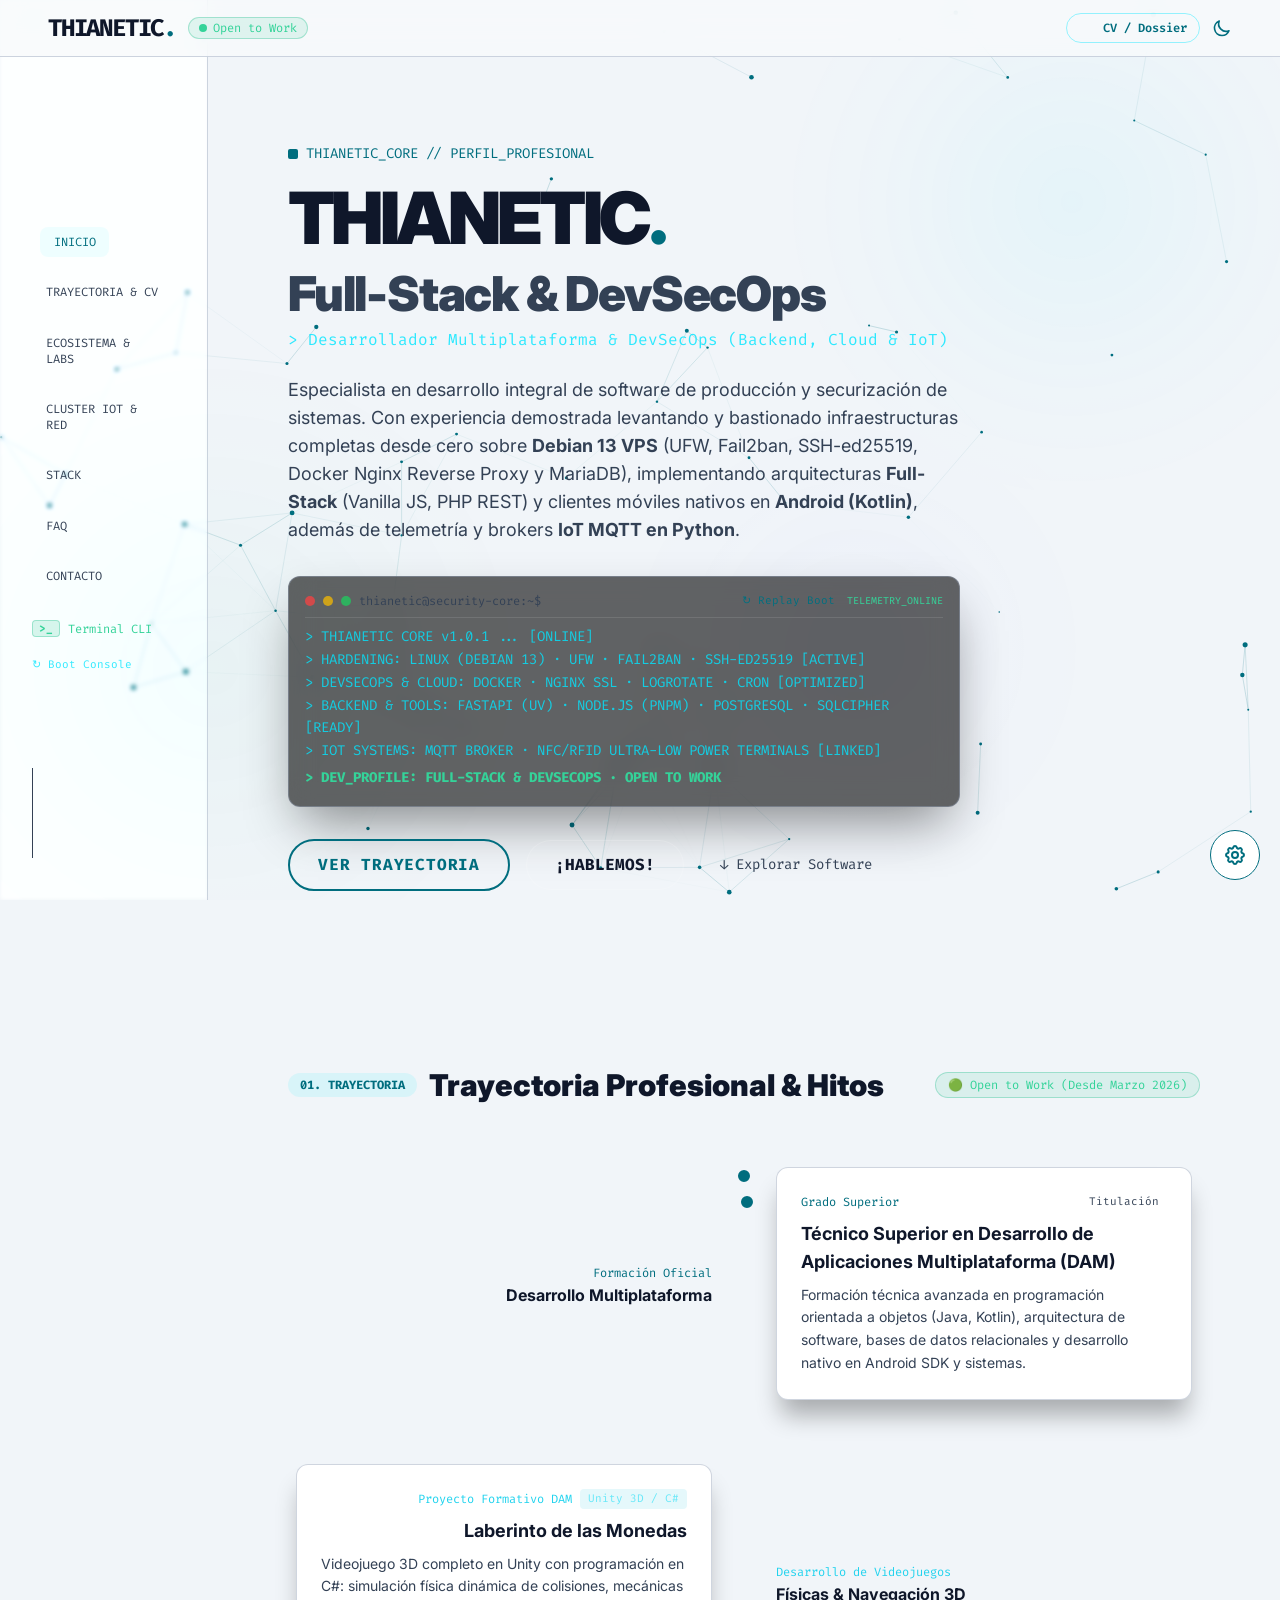
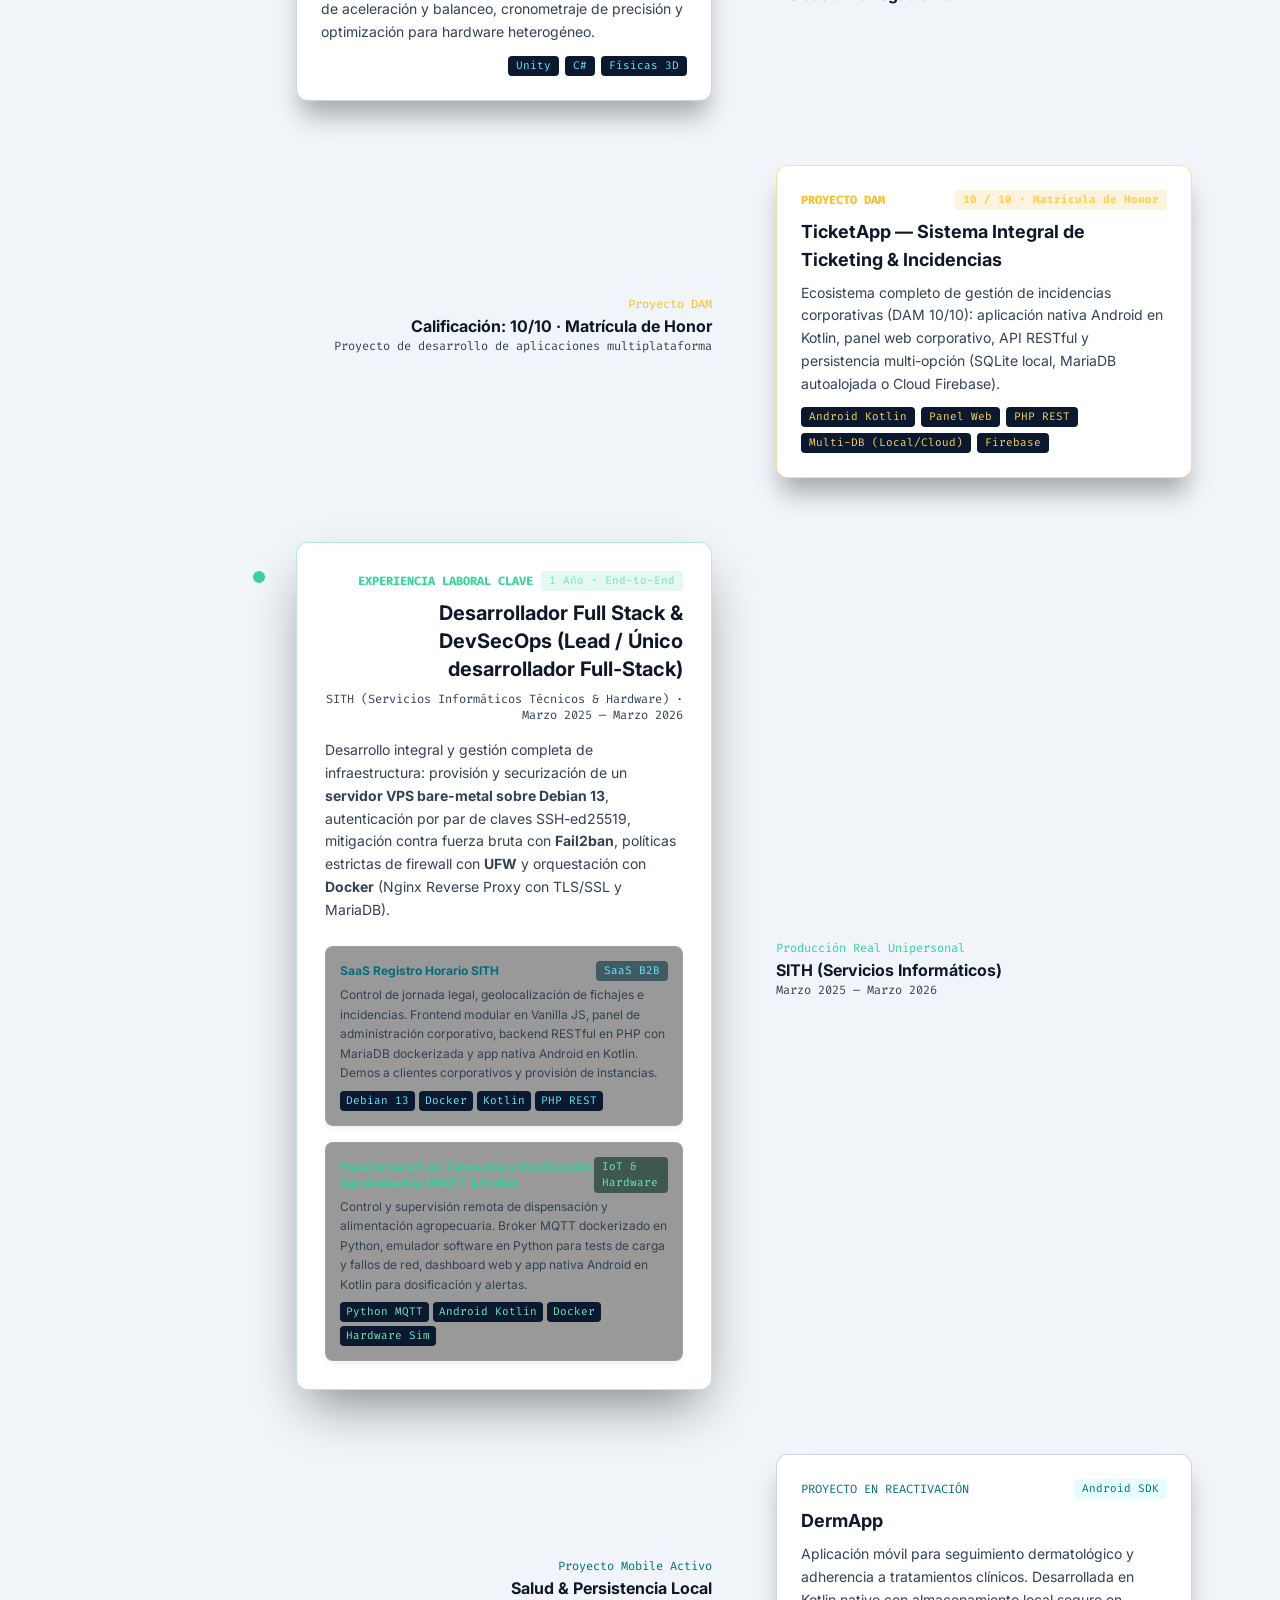
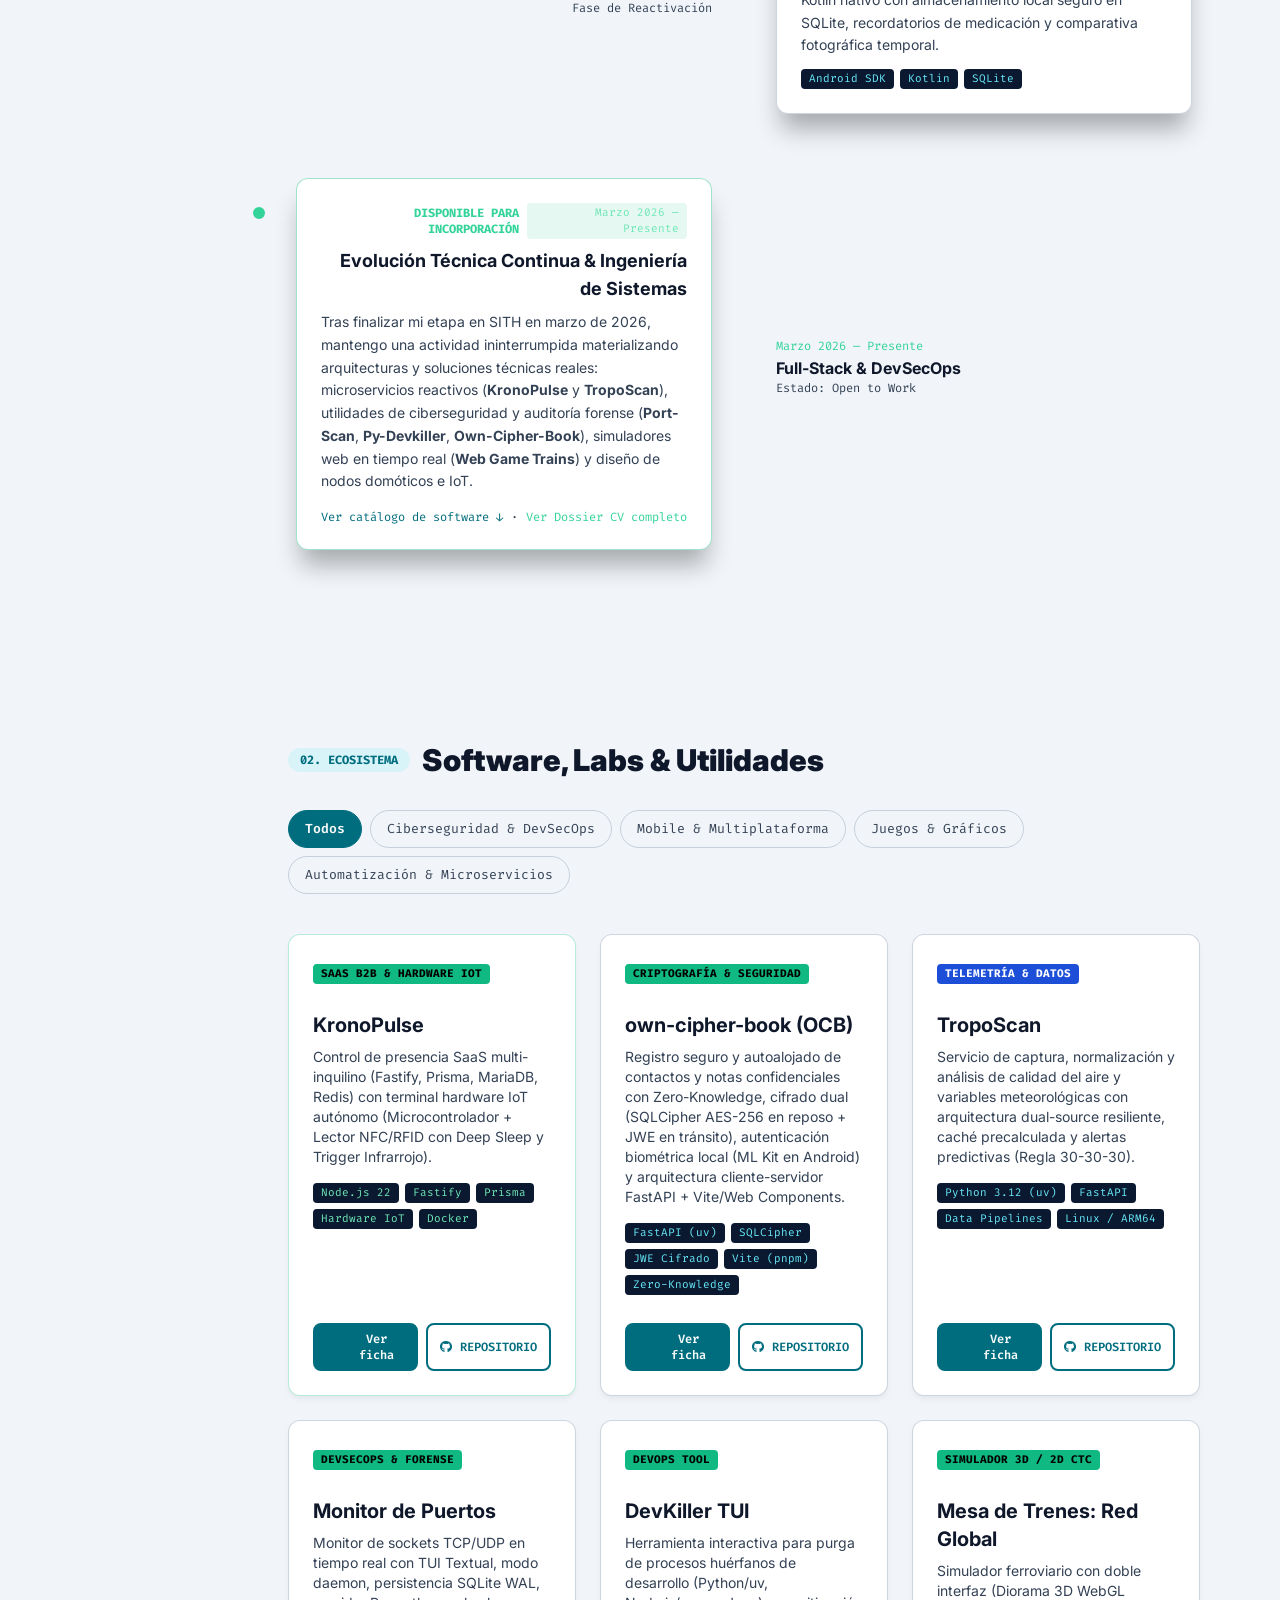
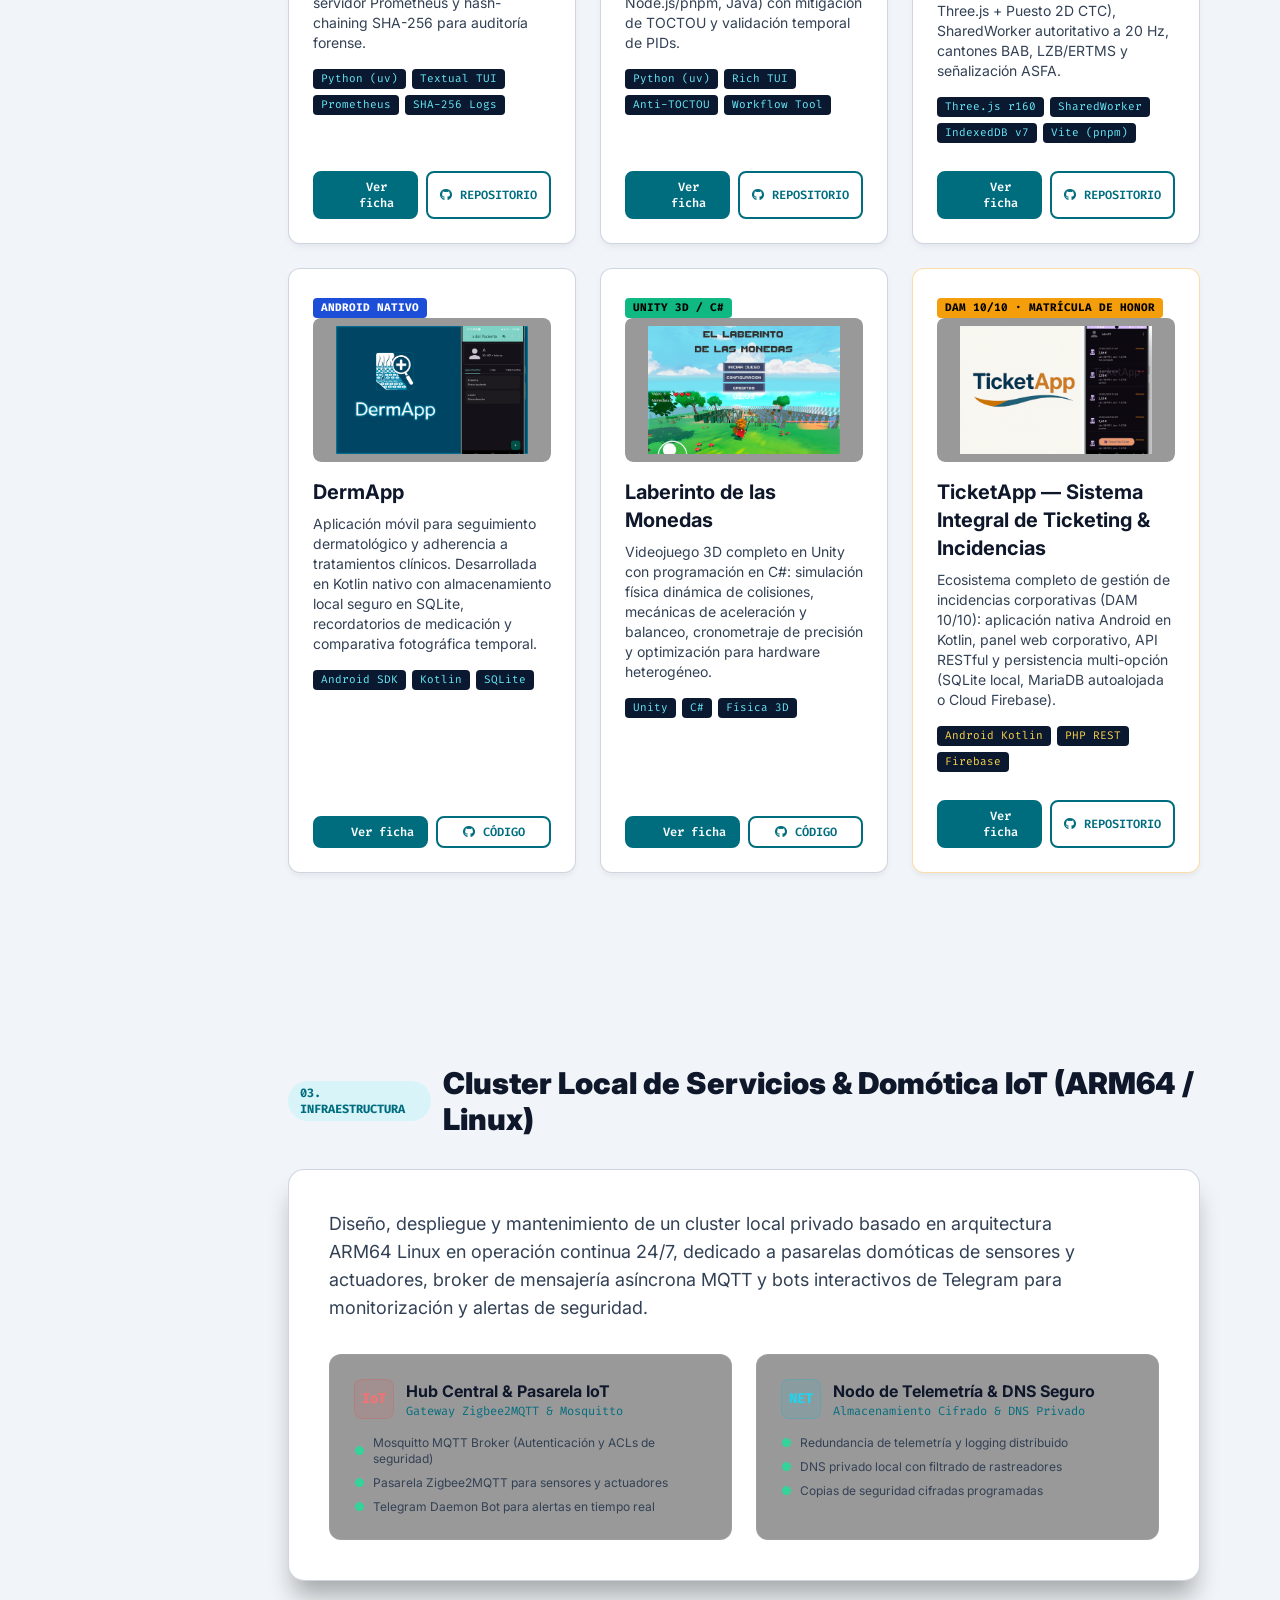
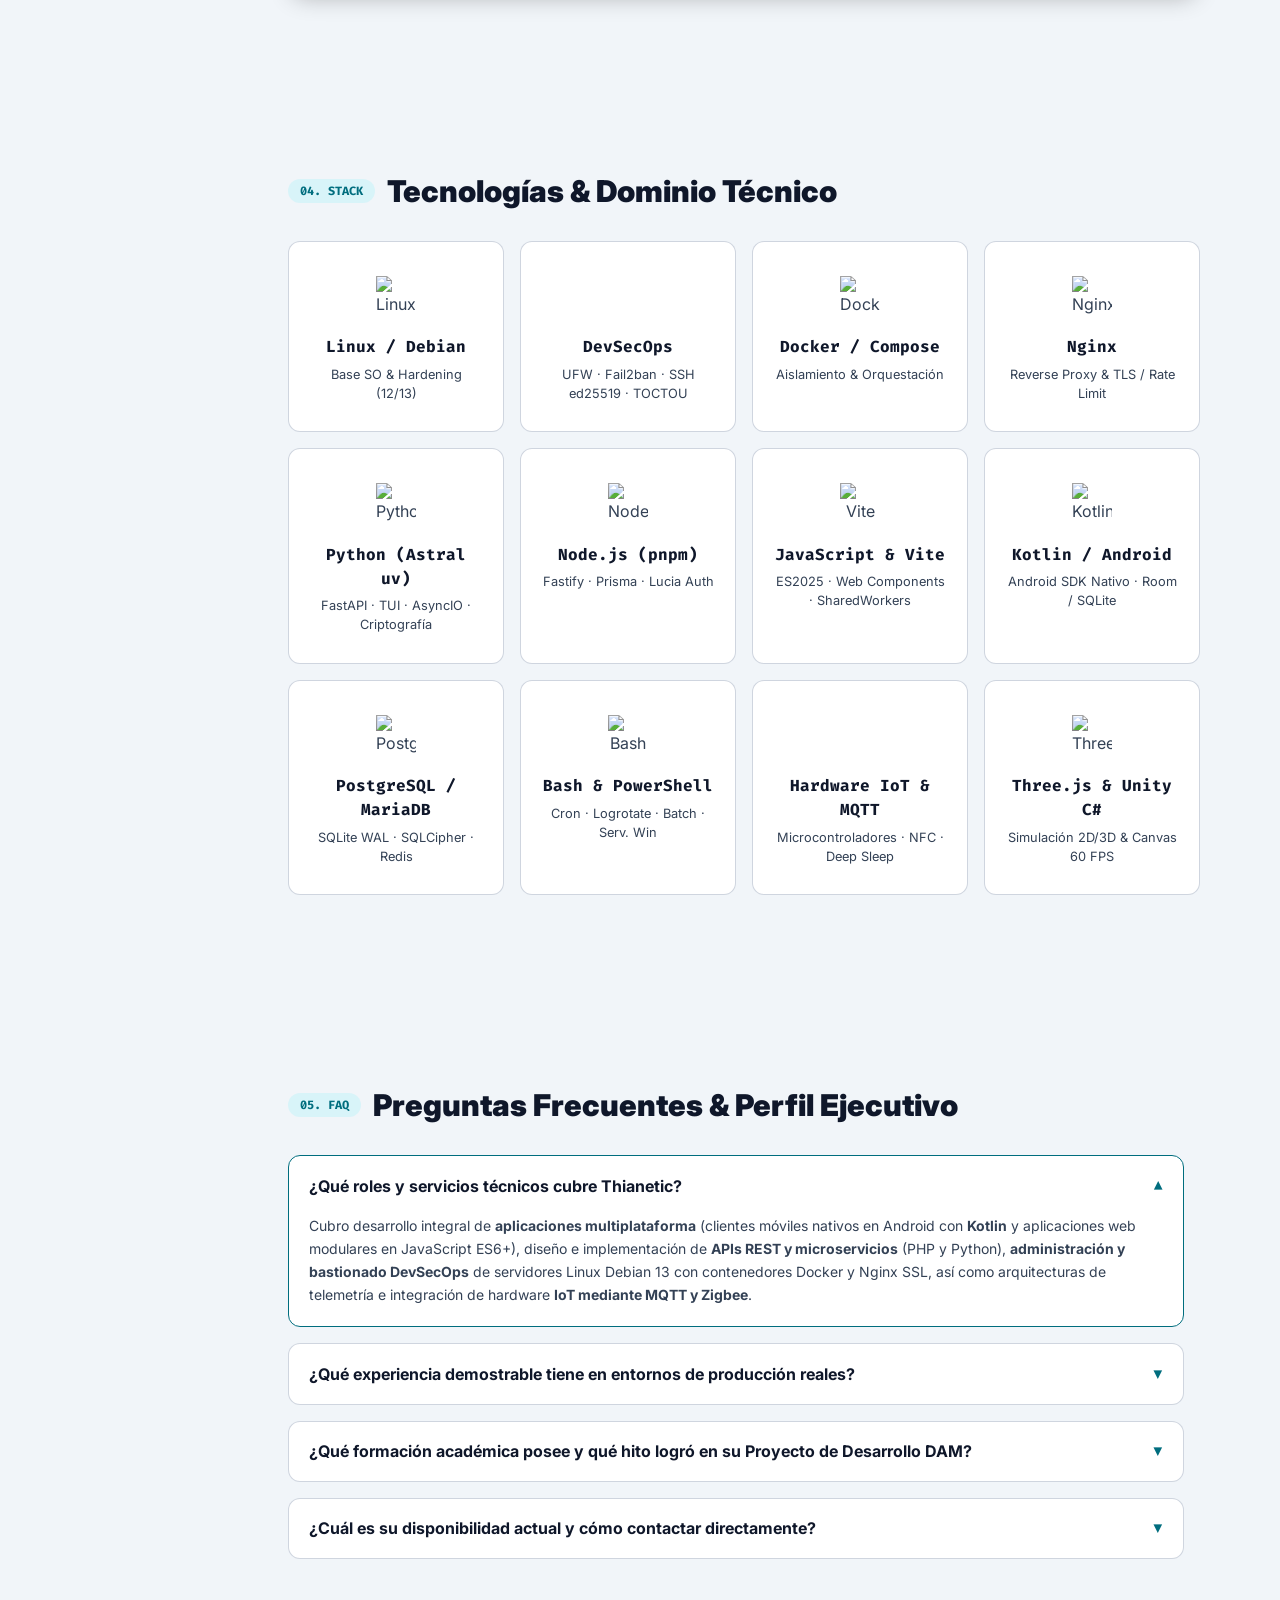
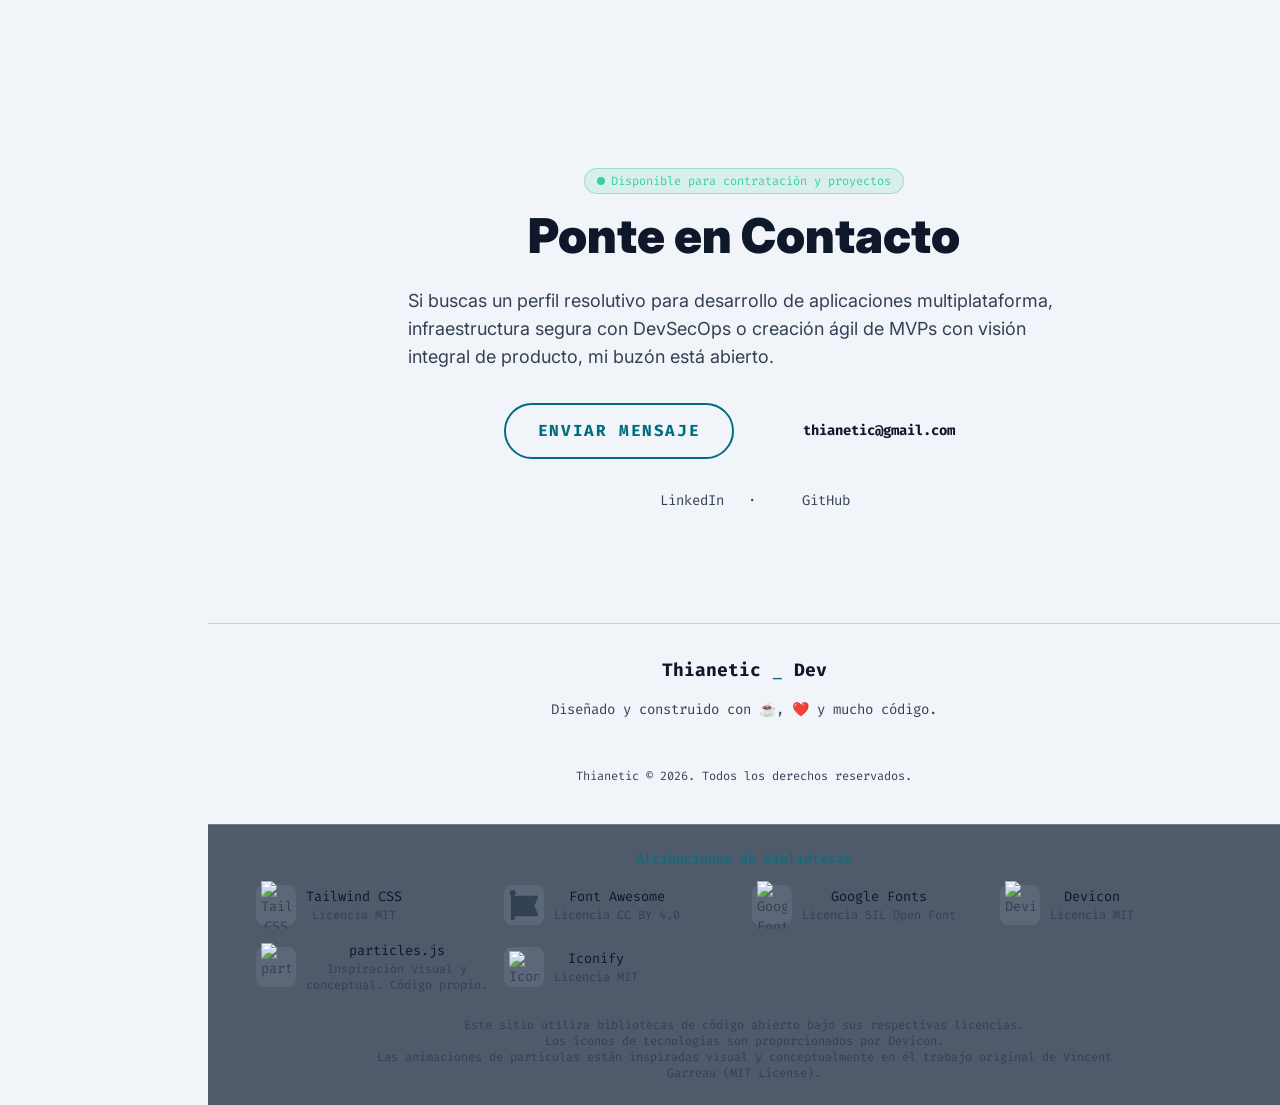
==== index.html @ 8c1b3988 "fix(core): phase 1 & 2 critical fixes, navigation, contracts and accessibility polish" ====
<!DOCTYPE html>
<html lang="es">
<head>
    <meta charset="UTF-8">
    <meta name="viewport" content="width=device-width, initial-scale=1.0">
    <meta name="color-scheme" content="light dark">
    <meta name="referrer" content="strict-origin-when-cross-origin">
    <title>Thianetic | Desarrollador Multiplataforma &amp; DevSecOps</title>

    <!-- ===== SEO & SOCIAL META TAGS (Hallazgo #19) ===== -->
    <meta name="description" content="Portfolio oficial de Thianetic: Desarrollador Multiplataforma & DevSecOps (Backend, Cloud & IoT). Especialista en Debian/Linux hardening, Docker, Node.js (pnpm), Python (uv), Android Kotlin, SQL/NoSQL e IoT MQTT.">
    <meta name="author" content="Thianetic">
    <link rel="canonical" href="https://thianetic.github.io/">
    <meta property="og:type" content="profile">
    <meta property="og:title" content="Thianetic | Full-Stack & DevSecOps">
    <meta property="og:description" content="Desarrollador Multiplataforma & DevSecOps especializado en backend de alto rendimiento, infraestructura Linux segura, Android nativo (Kotlin) y telemetría IoT.">
    <meta property="og:image" content="https://thianetic.github.io/img/Thianetic-logo-web.png">
    <meta property="og:url" content="https://thianetic.github.io/">
    <meta name="twitter:card" content="summary_large_image">
    <meta name="twitter:title" content="Thianetic | Full-Stack & DevSecOps">
    <meta name="twitter:description" content="Portfolio y Dossier Técnico: Full-Stack, Android Kotlin, DevSecOps (Linux / Docker), microservicios y sistemas IoT.">
    <meta name="twitter:image" content="https://thianetic.github.io/img/Thianetic-logo-web.png">

    <!-- ===== DATOS ESTRUCTURADOS JSON-LD (Schema.org ProfilePage + Person + FAQPage) ===== -->
    <script type="application/ld+json">
    {
      "@context": "https://schema.org",
      "@graph": [
        {
          "@type": "ProfilePage",
          "@id": "https://thianetic.github.io/#profilepage",
          "url": "https://thianetic.github.io/",
          "name": "Thianetic | Portfolio & Dossier Técnico — Desarrollador Multiplataforma & DevSecOps",
          "inLanguage": "es",
          "dateModified": "2026-03-29",
          "mainEntity": {
            "@id": "https://thianetic.github.io/#person"
          }
        },
        {
          "@type": "Person",
          "@id": "https://thianetic.github.io/#person",
          "name": "Thianetic",
          "url": "https://thianetic.github.io/",
          "image": "https://thianetic.github.io/img/Thianetic-logo-web.png",
          "email": "mailto:thianetic@gmail.com",
          "jobTitle": "Desarrollador de Aplicaciones Multiplataforma (DAM) & Especialista DevSecOps / IoT",
          "description": "Desarrollador Full-Stack, Android Nativo (Kotlin) y DevSecOps con experiencia real en producción aprovisionando y securizando servidores bare-metal Debian 13, arquitecturas Docker, APIs REST y sistemas IoT MQTT.",
          "sameAs": [
            "https://github.com/thianetic",
            "https://linkedin.com/in/thianetic-dev"
          ],
          "alumniOf": {
            "@type": "EducationalOrganization",
            "name": "Ciclo Formativo de Grado Superior en Desarrollo de Aplicaciones Multiplataforma (CFGS DAM)"
          },
          "hasOccupation": {
            "@type": "Occupation",
            "name": "Full-Stack Developer & DevSecOps",
            "skills": "Kotlin, Android SDK, Python, PHP REST, JavaScript ES6+, Debian 13 Hardening, Docker, Nginx, MariaDB, MQTT, Zigbee2MQTT, Unity C#, UFW, Fail2ban"
          },
          "knowsAbout": [
            "Desarrollo de Aplicaciones Multiplataforma (DAM)",
            "Android Nativo con Kotlin",
            "DevSecOps y Bastionado de Servidores Linux Debian",
            "Docker, Nginx Reverse Proxy y MariaDB",
            "Arquitecturas IoT, Brokers MQTT y Zigbee2MQTT",
            "Desarrollo Full-Stack con JavaScript y PHP REST",
            "Ciberseguridad Defensiva, UFW, Fail2ban y Criptografía",
            "Simulación Física en HTML5 Canvas y Unity 3D (C#)"
          ]
        },
        {
          "@type": "FAQPage",
          "@id": "https://thianetic.github.io/#faqpage",
          "mainEntity": [
            {
              "@type": "Question",
              "name": "¿Qué roles y servicios técnicos cubre Thianetic?",
              "acceptedAnswer": {
                "@type": "Answer",
                "text": "Thianetic cubre desarrollo de aplicaciones multiplataforma (Android nativo en Kotlin y aplicaciones web progresivas/modulares), ingeniería backend (APIs REST en PHP y microservicios asíncronos en Python), administración y bastionado DevSecOps de servidores Linux (Debian 13, Docker, Nginx SSL, UFW, Fail2ban) y arquitecturas de telemetría IoT mediante MQTT y Zigbee."
              }
            },
            {
              "@type": "Question",
              "name": "¿Qué experiencia demostrable tiene en entornos de producción reales?",
              "acceptedAnswer": {
                "@type": "Answer",
                "text": "Entre marzo de 2025 y marzo de 2026 desempeñó el rol de Desarrollador Full-Stack y DevSecOps (Desarrollo integral / End-to-End) en SITH, aprovisionando y securizando desde cero un VPS bare-metal en Debian 13 y desplegando en producción una plataforma SaaS B2B de Registro Horario y una plataforma IoT agroindustrial con broker MQTT en Python y app Android en Kotlin."
              }
            },
            {
              "@type": "Question",
              "name": "¿Qué formación académica y calificación obtuvo en su Proyecto de Desarrollo de Aplicaciones Multiplataforma?",
              "acceptedAnswer": {
                "@type": "Answer",
                "text": "Es Técnico Superior graduado en Desarrollo de Aplicaciones Multiplataforma (CFGS DAM). Su Proyecto de desarrollo de aplicaciones multiplataforma, TicketApp (un ecosistema completo con app nativa Android, panel web administrativo, API REST y persistencia multi-base de datos en SQLite, MariaDB o Firebase), obtuvo la calificación máxima de 10/10 (Matrícula de Honor)."
              }
            },
            {
              "@type": "Question",
              "name": "¿Cuál es su disponibilidad actual y cómo se puede contactar con Thianetic?",
              "acceptedAnswer": {
                "@type": "Answer",
                "text": "Se encuentra en estado Open to Work con disponibilidad inmediata desde marzo de 2026 para posiciones Full-Stack, Android/Multiplataforma, Backend o DevSecOps, tanto en modalidad remota como híbrida. Se puede contactar directamente en thianetic@gmail.com, mediante LinkedIn (linkedin.com/in/thianetic-dev) o a través del formulario interactivo del portafolio."
              }
            }
          ]
        }
      ]
    }
    </script>

    <!-- ===== FAVICON ===== -->
    <link rel="icon" type="image/x-icon" href="img/favicon.ico">

    <!-- ===== ANTI-FOUC: TEMA Y ACCESIBILIDAD SINCRÓNICOS (Hallazgo #14) ===== -->
    <script>
        (function () {
            try {
                var html = document.documentElement;
                var savedTheme = localStorage.getItem('theme');
                if (savedTheme === 'light' || (!savedTheme && window.matchMedia && window.matchMedia('(prefers-color-scheme: light)').matches)) {
                    html.classList.add('light-mode');
                }
                var rawA11y = localStorage.getItem('thianetic_a11y');
                if (rawA11y) {
                    var state = JSON.parse(rawA11y);
                    if (state.contrast > 0) html.classList.add('contrast-' + state.contrast);
                    var sizes = ['14px', '16px', '18px', '20px'];
                    if (typeof state.textSize === 'number' && sizes[state.textSize]) {
                        html.style.setProperty('--font-size', sizes[state.textSize]);
                    }
                    var aligns = ['left', 'center', 'right', 'justify'];
                    if (typeof state.textAlign === 'number' && aligns[state.textAlign]) {
                        html.style.setProperty('--text-align', aligns[state.textAlign]);
                    }
                    if (state.links) html.classList.add('highlight-links');
                    if (state.font > 0) html.classList.add('dyslexia-friendly');
                    if (state.colorblind > 0) html.classList.add('colorblind-friendly');
                    if (state.animations) {
                        html.classList.add('reduce-motion', 'ambient-paused');
                    }
                }
            } catch (e) {}

            // Fallback de seguridad: si el JS tarda más de 5s o falla, destapar la web
            setTimeout(function () {
                var loader = document.getElementById('loading-screen');
                if (loader && !loader.classList.contains('boot-hidden')) {
                    loader.classList.add('boot-hidden');
                }
            }, 5000);
        })();
    </script>
    <noscript>
        <style>
            #loading-screen { display: none !important; }
            body { cursor: auto !important; }
            .animate-on-scroll, .animate-fade-up, .animate-zoom { opacity: 1 !important; transform: none !important; }
        </style>
    </noscript>

    <!-- ===== FONT LOADING OPTIMIZATION ===== -->
    <link rel="preconnect" href="https://fonts.googleapis.com">
    <link rel="preconnect" href="https://fonts.gstatic.com" crossorigin>
    <link href="https://fonts.googleapis.com/css2?family=Fira+Code:wght@400;500;700&family=Inter:wght@400;500;700;900&family=Lexend:wght@400;500;700&display=swap" rel="stylesheet">

    <!-- ===== CSS MODULAR ESTÁTICO (Sin compilador JIT en runtime - Hallazgo #10) ===== -->
    <link rel="stylesheet" href="css/variables.css">
    <link rel="stylesheet" href="css/base.css">
    <link rel="stylesheet" href="css/tailwind.min.css">
    <link rel="stylesheet" href="css/components.css">
    <link rel="stylesheet" href="css/animations.css">

    <!-- ===== ICONOGRAFÍA EXTERNA CON SRI ===== -->
    <link rel="preload" href="https://cdnjs.cloudflare.com/ajax/libs/font-awesome/6.4.0/css/all.min.css" as="style" integrity="sha384-iw3OoTErCYJJB9mCa8LNS2hbsQ7M3C0EpIsO/H5+EGAkPGc6rk+V8i04oW/K5xq0" crossorigin="anonymous" referrerpolicy="no-referrer" onload="this.onload=null;this.rel='stylesheet'">
    <noscript><link rel="stylesheet" href="https://cdnjs.cloudflare.com/ajax/libs/font-awesome/6.4.0/css/all.min.css" integrity="sha384-iw3OoTErCYJJB9mCa8LNS2hbsQ7M3C0EpIsO/H5+EGAkPGc6rk+V8i04oW/K5xq0" crossorigin="anonymous" referrerpolicy="no-referrer"></noscript>
    <script defer src="https://code.iconify.design/3/3.1.0/iconify.min.js" integrity="sha384-GYcZF/Xz4/6ZHVch5eVcYcyWmSCvO3+ffsxF+B9hfRyc3XCkSws7SO5ZSGqHlUNH" crossorigin="anonymous" referrerpolicy="no-referrer"></script>
</head>

<body class="overflow-x-hidden">
    <!-- ===== LANDING CONSOLA CYBER-OS (#loading-screen) ===== -->
    <div id="loading-screen" role="status" aria-live="polite" aria-label="Secuencia de inicio del sistema Thianetic">
        <div class="cyber-boot-window">
            <div class="cyber-boot-header">
                <div class="flex items-center space-x-2">
                    <span class="w-2.5 h-2.5 rounded-full bg-red-500/80 inline-block"></span>
                    <span class="w-2.5 h-2.5 rounded-full bg-yellow-500/80 inline-block"></span>
                    <span class="w-2.5 h-2.5 rounded-full bg-green-500/80 inline-block"></span>
                    <span class="ml-2 font-mono">thianetic@sec-core:~/boot$</span>
                </div>
                <span id="boot-version-badge" class="text-[11px] text-emerald-400 font-mono">SEC-CORE</span>
            </div>
            <div id="boot-terminal-output"></div>
            <div class="boot-progress-track">
                <div id="boot-progress-bar"></div>
            </div>
        </div>
        <div id="final-thianetic" aria-hidden="true">THIANETIC</div>
        <button type="button" id="skip-intro-prompt" aria-label="Saltar animación de introducción">
            [ESPACIO] o Clic para saltar intro
        </button>
    </div>

    <!-- ===== AMBIENT CHROMA PARALLAX MESH ===== -->
    <div id="ambient-chroma-mesh" aria-hidden="true">
        <div class="chroma-orb chroma-orb-1"></div>
        <div class="chroma-orb chroma-orb-2"></div>
        <div class="chroma-orb chroma-orb-3"></div>
    </div>

    <!-- ===== CUSTOM CURSOR ===== -->
    <div class="custom-cursor" aria-hidden="true">
        <span class="cursor-symbol">&gt;</span>
    </div>

    <!-- ===== BACKGROUND CANVAS ===== -->
    <canvas id="background-canvas" aria-hidden="true"></canvas>

    <!-- ===== SOCIAL LINKS ===== -->
    <div id="social-links" class="hidden lg:block z-40 relative">
        <ul class="flex items-center space-x-5 fixed bottom-0 z-40" style="left: 2rem; bottom: 2.6rem;">
            <li>
                <a href="https://github.com/thianetic" target="_blank" rel="noopener noreferrer" aria-label="GitHub" class="transition-all duration-300 text-[var(--text-secondary-dark)] hover:text-accent">
                    <span class="iconify h-6 w-6 transition-all duration-300" data-icon="mdi:github"></span>
                    <span class="social-tooltip tooltip-text" data-text="@thianetic" data-scramble-text>@thianetic</span>
                </a>
            </li>
            <li>
                <a href="https://linkedin.com/in/thianetic-dev" target="_blank" rel="noopener noreferrer" aria-label="LinkedIn" class="transition-all duration-300 text-[var(--text-secondary-dark)] hover:text-accent">
                    <span class="iconify h-6 w-6 transition-all duration-300" data-icon="mdi:linkedin"></span>
                    <span class="social-tooltip tooltip-text" data-text="@thianetic" data-scramble-text>@thianetic</span>
                </a>
            </li>
        </ul>
    </div>

    <!-- ===== FIXED HEADER TITLE & OPEN TO WORK BADGE ===== -->
    <header class="fixed top-0 left-0 right-0 py-3 px-6 lg:px-12 flex justify-between items-center bg-[var(--bg-dark)]/75 backdrop-blur-md border-b border-[var(--line-color-dark)] z-40 transition-all duration-300">
        <div class="flex items-center space-x-3">
            <a href="#hero" class="text-xl lg:text-2xl font-black text-[var(--text-primary-dark)] tracking-tighter hover:text-accent transition-colors font-mono">
                THIANETIC<span class="text-accent">.</span>
            </a>
            <span class="inline-flex items-center gap-1.5 px-2.5 py-0.5 rounded-full text-xs font-mono bg-emerald-500/10 text-emerald-400 border border-emerald-500/30">
                <span class="w-2 h-2 rounded-full bg-emerald-400 animate-pulse"></span>
                <span class="hidden sm:inline">Open to Work</span>
            </span>
        </div>

        <div class="flex items-center space-x-3">
            <button type="button" id="cv-header-btn" commandfor="cv-modal" command="show-modal" class="inline-flex items-center gap-2 px-3 py-1.5 rounded-full text-xs font-mono font-semibold border border-accent/40 text-accent hover:bg-accent hover:text-[var(--bg-dark)] transition-all cursor-pointer">
                <span class="iconify w-4 h-4" data-icon="mdi:file-document-outline"></span>
                <span data-scramble-text>CV / Dossier</span>
            </button>
            <!-- Desktop Theme Toggle integrado en el header sin colisión -->
            <button type="button" id="theme-toggle-desktop" class="hidden lg:flex items-center justify-center text-accent p-1.5 rounded-full hover:bg-accent-hover/20 transition-all cursor-pointer" aria-label="Cambiar tema">
                <svg id="theme-icon-sun-desktop" class="h-5 w-5" fill="none" viewBox="0 0 24 24" stroke="currentColor">
                    <path stroke-linecap="round" stroke-linejoin="round" stroke-width="2" d="M12 3v1m0 16v1m9-9h-1M4 12H3m15.364 6.364l-.707-.707M6.343 6.343l-.707-.707m12.728 0l-.707.707M6.343 17.657l-.707.707M16 12a4 4 0 11-8 0 4 4 0 018 0z" />
                </svg>
                <svg id="theme-icon-moon-desktop" class="h-5 w-5 hidden" fill="none" viewBox="0 0 24 24" stroke="currentColor">
                    <path stroke-linecap="round" stroke-linejoin="round" stroke-width="2" d="M20.354 15.354A9 9 0 018.646 3.646 9.003 9.003 0 0012 21a9.003 9.003 0 008.354-5.646z" />
                </svg>
            </button>
            <button type="button" id="mobile-menu-btn" class="lg:hidden text-accent text-2xl" aria-label="Abrir Menú" aria-expanded="false" aria-controls="mobile-menu">&#9776;</button>
        </div>
    </header>

    <!-- ===== MOBILE MENU MODAL ===== -->
    <nav id="mobile-menu" aria-label="Menú móvil" inert aria-hidden="true" class="fixed inset-0 bg-[var(--card-dark)] z-50 flex flex-col items-center justify-center space-y-6 text-lg transform translate-x-full transition-transform duration-300 ease-in-out lg:hidden">
        <button type="button" id="theme-toggle" class="absolute top-6 right-6 text-accent p-2 rounded-full hover:bg-accent-hover/20" aria-label="Cambiar tema">
            <svg id="theme-icon-sun" xmlns="http://www.w3.org/2000/svg" class="h-7 w-7" fill="none" viewBox="0 0 24 24" stroke="currentColor">
                <path stroke-linecap="round" stroke-linejoin="round" stroke-width="2" d="M12 3v1m0 16v1m9-9h-1M4 12H3m15.364 6.364l-.707-.707M6.343 6.343l-.707-.707m12.728 0l-.707.707M6.343 17.657l-.707.707M16 12a4 4 0 11-8 0 4 4 0 018 0z" />
            </svg>
            <svg id="theme-icon-moon" xmlns="http://www.w3.org/2000/svg" class="h-7 w-7 hidden" fill="none" viewBox="0 0 24 24" stroke="currentColor">
                <path stroke-linecap="round" stroke-linejoin="round" stroke-width="2" d="M20.354 15.354A9 9 0 018.646 3.646 9.003 9.003 0 0012 21a9.003 9.003 0 008.354-5.646z" />
            </svg>
        </button>

        <a href="#hero" class="mobile-nav-link font-mono" data-scramble-text>01. Inicio</a>
        <a href="#trayectoria" class="mobile-nav-link font-mono" data-scramble-text>02. Trayectoria &amp; CV</a>
        <a href="#ecosistema" class="mobile-nav-link font-mono" data-scramble-text>03. Ecosistema &amp; Labs</a>
        <a href="#infraestructura" class="mobile-nav-link font-mono" data-scramble-text>04. Cluster IoT &amp; Red</a>
        <a href="#tech-stack" class="mobile-nav-link font-mono" data-scramble-text>05. Stack Técnico</a>
        <a href="#faq" class="mobile-nav-link font-mono" data-scramble-text>06. Preguntas Frecuentes</a>
        <a href="#contact" class="mobile-nav-link font-mono" data-scramble-text>07. Contacto</a>
        <div class="flex flex-wrap justify-center gap-3 mt-2">
            <button type="button" class="cli-open-trigger font-mono text-xs text-emerald-400 border border-emerald-500/40 rounded-full px-4 py-2 cursor-pointer" aria-label="Abrir consola interactiva" title="Presiona / para abrir">
                &gt;_ Terminal CLI
            </button>
            <button type="button" class="replay-boot-trigger font-mono text-xs text-accent border border-accent/30 rounded-full px-4 py-2 cursor-pointer">
                ↻ Boot Console
            </button>
        </div>

        <div class="flex items-center space-x-6 mt-6">
            <a href="https://github.com/thianetic" target="_blank" rel="noopener noreferrer" aria-label="GitHub" class="p-2 text-[var(--text-secondary-dark)] hover:text-accent">
                <span class="iconify h-7 w-7" data-icon="mdi:github"></span>
            </a>
            <a href="https://linkedin.com/in/thianetic-dev" target="_blank" rel="noopener noreferrer" aria-label="LinkedIn" class="p-2 text-[var(--text-secondary-dark)] hover:text-accent">
                <span class="iconify h-7 w-7" data-icon="mdi:linkedin"></span>
            </a>
        </div>
    </nav>

    <!-- ===== MAIN CONTENT ===== -->
    <main id="main-content" class="transition-opacity duration-500 relative z-10">

        <!-- ===== MAIN LAYOUT ===== -->
        <div class="lg:flex pt-16">

            <!-- ===== DESKTOP LATERAL NAVIGATION ===== -->
            <nav aria-label="Navegación principal" class="hidden lg:flex flex-col justify-center items-start h-screen w-52 fixed top-0 left-0 p-8 space-y-5 lateral-nav z-30">
                <a href="#hero" data-nav-link="hero" class="font-fira-code text-xs uppercase hover:text-accent transition-colors" data-scramble-text>Inicio</a>
                <a href="#trayectoria" data-nav-link="trayectoria" class="font-fira-code text-xs uppercase hover:text-accent transition-colors" data-scramble-text>Trayectoria &amp; CV</a>
                <a href="#ecosistema" data-nav-link="ecosistema" class="font-fira-code text-xs uppercase hover:text-accent transition-colors" data-scramble-text>Ecosistema &amp; Labs</a>
                <a href="#infraestructura" data-nav-link="infraestructura" class="font-fira-code text-xs uppercase hover:text-accent transition-colors" data-scramble-text>Cluster IoT &amp; Red</a>
                <a href="#tech-stack" data-nav-link="tech-stack" class="font-fira-code text-xs uppercase hover:text-accent transition-colors" data-scramble-text>Stack</a>
                <a href="#faq" data-nav-link="faq" class="font-fira-code text-xs uppercase hover:text-accent transition-colors" data-scramble-text>FAQ</a>
                <a href="#contact" data-nav-link="contact" class="font-fira-code text-xs uppercase hover:text-accent transition-colors" data-scramble-text>Contacto</a>
                <button type="button" id="cli-nav-btn" class="cli-open-trigger cli-nav-tooltip-wrap text-xs font-mono text-emerald-400 hover:text-accent transition-colors text-left pt-2 border-t border-white/10 w-full cursor-pointer flex items-center gap-2 relative" aria-label="Abrir consola interactiva" title="Presiona / para abrir">
                    <span class="px-1.5 py-0.5 rounded bg-emerald-500/15 border border-emerald-500/30 font-bold text-[11px] leading-none">&gt;_</span>
                    <span>Terminal CLI</span>
                    <span class="cli-nav-tooltip" role="tooltip">Presiona / para abrir</span>
                </button>
                <button type="button" class="replay-boot-trigger text-[11px] font-mono text-accent/80 hover:text-accent transition-colors text-left pt-1 w-full cursor-pointer" title="Reiniciar arranque Cyber-OS">
                    ↻ Boot Console
                </button>
            </nav>

            <!-- ===== MAIN CONTENT AREA ===== -->
            <div class="w-full min-h-screen lg:pl-52">

                <div class="container mx-auto px-6 md:px-12 lg:px-20 max-w-6xl">

                    <!-- ===== HERO SECTION ===== -->
                    <section id="hero" class="min-h-screen flex flex-col justify-center py-20 animate-on-scroll">
                        <div class="inline-flex items-center gap-2 mb-4 font-mono text-xs sm:text-sm text-accent">
                            <span class="inline-block w-2.5 h-2.5 rounded-sm bg-accent"></span>
                            <span>THIANETIC_CORE // PERFIL_PROFESIONAL</span>
                        </div>

                        <h1 id="hero-h1" class="text-4xl sm:text-6xl lg:text-7xl font-black text-[var(--text-primary-dark)] tracking-tighter animate-fade-up">
                            THIANETIC<span class="text-accent">.</span>
                        </h1>

                        <h2 class="text-2xl sm:text-3xl lg:text-5xl font-black text-[var(--text-secondary-dark)] mt-3 tracking-tight animate-fade-up stagger-1">
                            Full-Stack &amp; DevSecOps
                        </h2>

                        <p class="font-mono text-sm sm:text-base text-accent/90 mt-2 animate-fade-up stagger-2">
                            &gt; Desarrollador Multiplataforma &amp; DevSecOps (Backend, Cloud &amp; IoT)
                        </p>

                        <p class="mt-6 max-w-2xl text-base sm:text-lg text-content leading-relaxed animate-fade-up stagger-3">
                            Especialista en desarrollo integral de software de producción y securización de sistemas. Con experiencia demostrada levantando y bastionado infraestructuras completas desde cero sobre <strong>Debian 13 VPS</strong> (UFW, Fail2ban, SSH-ed25519, Docker Nginx Reverse Proxy y MariaDB), implementando arquitecturas <strong>Full-Stack</strong> (Vanilla JS, PHP REST) y clientes móviles nativos en <strong>Android (Kotlin)</strong>, además de telemetría y brokers <strong>IoT MQTT en Python</strong>.
                        </p>

                        <!-- HERO TERMINAL CARD (Cyberpunk / Terminal Interactivo con botón Replay Boot) -->
                        <div id="hero-terminal" class="mt-8 max-w-2xl p-4 rounded-xl bg-black/60 backdrop-blur-md border border-[var(--line-color-dark)] font-fira-code text-xs sm:text-sm shadow-2xl animate-fade-up stagger-4">
                            <div class="flex items-center justify-between pb-2 mb-2 border-b border-white/10 text-xs text-[var(--text-secondary-dark)]">
                                <div class="flex items-center space-x-2">
                                    <span class="w-2.5 h-2.5 rounded-full bg-red-500/80 inline-block"></span>
                                    <span class="w-2.5 h-2.5 rounded-full bg-yellow-500/80 inline-block"></span>
                                    <span class="w-2.5 h-2.5 rounded-full bg-green-500/80 inline-block"></span>
                                    <span class="ml-2 font-mono">thianetic@security-core:~$</span>
                                </div>
                                <div class="flex items-center gap-3">
                                    <button type="button" id="replay-boot-btn" class="text-[11px] font-mono text-accent hover:underline cursor-pointer" title="Repetir secuencia de arranque Cyber-OS">
                                        ↻ Replay Boot
                                    </button>
                                    <span class="font-mono text-[10px] text-emerald-400">TELEMETRY_ONLINE</span>
                                </div>
                            </div>
                            <div id="terminal-output" class="whitespace-pre-wrap text-accent leading-relaxed"></div>
                        </div>

                        <!-- CTA BUTTONS -->
                        <div class="flex flex-wrap items-center gap-4 mt-8 animate-fade-up stagger-4">
                            <a href="#trayectoria" class="liquid-glass-btn border-2 border-accent text-accent text-sm sm:text-base font-bold px-7 py-3 rounded-full tracking-wider hover:bg-accent hover:text-[var(--bg-dark)] transition-all">
                                <span data-scramble-text>VER TRAYECTORIA</span>
                            </a>
                            <button type="button" id="contact-btn-hero" commandfor="contact-modal" command="show-modal" class="px-7 py-3 rounded-full text-sm sm:text-base font-mono font-bold bg-white/5 border border-white/15 text-[var(--text-primary-dark)] hover:border-accent hover:text-accent transition-all cursor-pointer">
                                <span data-scramble-text>¡HABLEMOS!</span>
                            </button>
                            <a href="#ecosistema" class="px-5 py-3 text-xs sm:text-sm font-mono text-[var(--text-secondary-dark)] hover:text-accent transition-colors">
                                ↓ Explorar Software
                            </a>
                        </div>
                    </section>

                    <!-- ===== SECCIÓN 1: TRAYECTORIA & LÍNEA TEMPORAL ANIMADA POR SCROLL ===== -->
                    <section id="trayectoria" class="py-24 animate-on-scroll relative">
                        <div class="flex items-center justify-between mb-16">
                            <h2 class="flex items-center text-2xl sm:text-3xl font-black text-[var(--text-primary-dark)]">
                                <span class="inline-block bg-accent/10 text-accent font-fira-code text-xs font-bold px-3 py-1 rounded-full mr-3">01. TRAYECTORIA</span>
                                Trayectoria Profesional &amp; Hitos
                            </h2>
                            <span class="hidden sm:inline-block text-xs font-mono text-emerald-400 border border-emerald-500/30 bg-emerald-500/10 px-3 py-1 rounded-full">
                                🟢 Open to Work (Desde Marzo 2026)
                            </span>
                        </div>

                        <!-- CONTENEDOR DE LÍNEA TEMPORAL ANIMADA -->
                        <div class="relative max-w-4xl mx-auto cv-timeline-container">
                            <!-- Línea central animada por scroll -->
                            <div class="absolute left-4 md:left-1/2 transform md:-translate-x-1/2 h-full w-1 bg-white/10 z-0 cv-timeline-line">
                                <div class="cv-timeline-dot"></div>
                                <div class="cv-timeline-future"></div>
                            </div>

                            <div class="space-y-16 relative z-10">

                                <!-- HITO 1: Formación Académica DAM -->
                                <div class="flex items-center w-full animate-fade-up">
                                    <div class="w-1/2 pr-8 text-right hidden md:block">
                                        <span class="text-xs font-mono text-accent">Formación Oficial</span>
                                        <p class="text-base font-bold text-[var(--text-primary-dark)]">Desarrollo Multiplataforma</p>
                                    </div>
                                    <div class="w-full md:w-1/2 pl-12 md:pl-8">
                                        <div class="bg-[var(--card-dark)] border border-[var(--line-color-dark)] rounded-xl p-6 shadow-xl relative">
                                            <span class="absolute -left-12 md:-left-10 top-6 w-5 h-5 rounded-full bg-accent border-4 border-[var(--bg-root-dark)] z-10"></span>
                                            <div class="flex items-center justify-between gap-2 mb-2">
                                                <span class="text-xs font-mono text-accent">Grado Superior</span>
                                                <span class="text-[11px] font-mono px-2 py-0.5 rounded bg-white/5 text-[var(--text-secondary-dark)]">Titulación</span>
                                            </div>
                                            <h3 class="text-lg font-bold text-[var(--text-primary-dark)] mb-2">
                                                Técnico Superior en Desarrollo de Aplicaciones Multiplataforma (DAM)
                                            </h3>
                                            <p class="text-sm text-content leading-relaxed">
                                                Formación técnica avanzada en programación orientada a objetos (Java, Kotlin), arquitectura de software, bases de datos relacionales y desarrollo nativo en Android SDK y sistemas.
                                            </p>
                                        </div>
                                    </div>
                                </div>

                                <!-- HITO 2: Laberinto de las Monedas (Unity 3D) -->
                                <div class="flex items-center w-full animate-fade-up">
                                    <div class="w-full md:w-1/2 pr-0 md:pr-8 pl-12 md:pl-0 text-left md:text-right">
                                        <div class="bg-[var(--card-dark)] border border-[var(--line-color-dark)] rounded-xl p-6 shadow-xl relative project-card cursor-pointer hover:border-cyan-400 transition-colors" data-project="laberinto" data-category="games" tabindex="0" role="button" aria-label="Ver detalles de Laberinto de las Monedas">
                                            <span class="absolute -left-12 md:left-auto md:-right-10 top-6 w-5 h-5 rounded-full bg-cyan-400 border-4 border-[var(--bg-root-dark)] z-10"></span>
                                            <div class="flex items-center justify-between md:justify-end gap-2 mb-2">
                                                <span class="text-xs font-mono text-cyan-400">Proyecto Formativo DAM</span>
                                                <span class="text-[11px] font-mono px-2 py-0.5 rounded bg-cyan-500/10 text-cyan-300">Unity 3D / C#</span>
                                            </div>
                                            <h3 class="text-lg font-bold text-[var(--text-primary-dark)] mb-2">
                                                Laberinto de las Monedas
                                            </h3>
                                            <p class="text-sm text-content leading-relaxed mb-3">
                                                Videojuego 3D completo en Unity con programación en C#: simulación física dinámica de colisiones, mecánicas de aceleración y balanceo, cronometraje de precisión y optimización para hardware heterogéneo.
                                            </p>
                                            <div class="flex flex-wrap gap-1.5 md:justify-end">
                                                <span class="text-[11px] font-mono bg-[#0a192f] text-cyan-300 px-2 py-0.5 rounded">Unity</span>
                                                <span class="text-[11px] font-mono bg-[#0a192f] text-cyan-300 px-2 py-0.5 rounded">C#</span>
                                                <span class="text-[11px] font-mono bg-[#0a192f] text-cyan-300 px-2 py-0.5 rounded">Físicas 3D</span>
                                            </div>
                                        </div>
                                    </div>
                                    <div class="w-1/2 pl-8 hidden md:block text-left">
                                        <span class="text-xs font-mono text-cyan-400">Desarrollo de Videojuegos</span>
                                        <p class="text-base font-bold text-[var(--text-primary-dark)]">Físicas &amp; Navegación 3D</p>
                                    </div>
                                </div>

                                <!-- HITO 3: TicketApp (Proyecto de Desarrollo DAM - Calificación 10/10) -->
                                <div class="flex items-center w-full animate-fade-up">
                                    <div class="w-1/2 pr-8 text-right hidden md:block">
                                        <span class="text-xs font-mono text-amber-400">Proyecto DAM</span>
                                        <p class="text-base font-bold text-[var(--text-primary-dark)]">Calificación: 10/10 · Matrícula de Honor</p>
                                        <p class="text-xs font-mono text-[var(--text-secondary-dark)]">Proyecto de desarrollo de aplicaciones multiplataforma</p>
                                    </div>
                                    <div class="w-full md:w-1/2 pl-12 md:pl-8">
                                        <div class="bg-[var(--card-dark)] border border-amber-500/30 rounded-xl p-6 shadow-xl relative project-card cursor-pointer hover:border-amber-400 transition-colors" data-project="ticketapp" data-category="mobile web" tabindex="0" role="button" aria-label="Ver detalles de TicketApp">
                                            <span class="absolute -left-12 md:-left-10 top-6 w-5 h-5 rounded-full bg-amber-400 border-4 border-[var(--bg-root-dark)] z-10"></span>
                                            <div class="flex items-center justify-between gap-2 mb-2">
                                                <span class="text-xs font-mono text-amber-400 font-bold">PROYECTO DAM</span>
                                                <span class="text-[11px] font-mono px-2 py-0.5 rounded bg-amber-500/10 text-amber-300 font-bold">10 / 10 · Matrícula de Honor</span>
                                            </div>
                                            <h3 class="text-lg font-bold text-[var(--text-primary-dark)] mb-2">
                                                TicketApp — Sistema Integral de Ticketing &amp; Incidencias
                                            </h3>
                                            <p class="text-sm text-content leading-relaxed mb-3">
                                                Ecosistema completo de gestión de incidencias corporativas (DAM 10/10): aplicación nativa Android en Kotlin, panel web corporativo, API RESTful y persistencia multi-opción (SQLite local, MariaDB autoalojada o Cloud Firebase).
                                            </p>
                                            <div class="flex flex-wrap gap-1.5">
                                                <span class="text-[11px] font-mono bg-[#0a192f] text-amber-300 px-2 py-0.5 rounded">Android Kotlin</span>
                                                <span class="text-[11px] font-mono bg-[#0a192f] text-amber-300 px-2 py-0.5 rounded">Panel Web</span>
                                                <span class="text-[11px] font-mono bg-[#0a192f] text-amber-300 px-2 py-0.5 rounded">PHP REST</span>
                                                <span class="text-[11px] font-mono bg-[#0a192f] text-amber-300 px-2 py-0.5 rounded">Multi-DB (Local/Cloud)</span>
                                                <span class="text-[11px] font-mono bg-[#0a192f] text-amber-300 px-2 py-0.5 rounded">Firebase</span>
                                            </div>
                                        </div>
                                    </div>
                                </div>

                                <!-- HITO 4: SITH - Desarrollador Full-Stack & DevSecOps Lead -->
                                <div class="flex items-center w-full animate-fade-up">
                                    <div class="w-full md:w-1/2 pr-0 md:pr-8 pl-12 md:pl-0 text-left md:text-right">
                                        <div class="bg-[var(--card-dark)] border border-emerald-500/30 rounded-xl p-6 sm:p-7 shadow-2xl relative">
                                            <span class="absolute -left-12 md:left-auto md:-right-10 top-6 w-5 h-5 rounded-full bg-emerald-400 border-4 border-[var(--bg-root-dark)] z-10"></span>

                                            <div class="flex items-center justify-between md:justify-end gap-2 mb-2">
                                                <span class="text-xs font-mono text-emerald-400 font-bold">EXPERIENCIA LABORAL CLAVE</span>
                                                <span class="text-[11px] font-mono px-2 py-0.5 rounded bg-emerald-500/10 text-emerald-300">1 Año · End-to-End</span>
                                            </div>

                                            <h3 class="text-xl font-bold text-[var(--text-primary-dark)] mb-2">
                                                Desarrollador Full Stack &amp; DevSecOps (Lead / Único desarrollador Full-Stack)
                                            </h3>
                                            <p class="text-xs font-mono text-[var(--text-secondary-dark)] mb-4">
                                                SITH (Servicios Informáticos Técnicos &amp; Hardware) · Marzo 2025 — Marzo 2026
                                            </p>

                                            <p class="text-sm text-content leading-relaxed mb-4">
                                                Desarrollo integral y gestión completa de infraestructura: provisión y securización de un <strong>servidor VPS bare-metal sobre Debian 13</strong>, autenticación por par de claves SSH-ed25519, mitigación contra fuerza bruta con <strong>Fail2ban</strong>, políticas estrictas de firewall con <strong>UFW</strong> y orquestación con <strong>Docker</strong> (Nginx Reverse Proxy con TLS/SSL y MariaDB).
                                            </p>

                                            <!-- Casos de Producción en SITH -->
                                            <div class="space-y-4 pt-2 border-t border-white/10 text-left">
                                                <!-- Caso A: Registro Horario -->
                                                <div class="p-3.5 rounded-lg bg-black/40 border border-white/5 project-card cursor-pointer hover:border-accent transition-colors" data-project="sith-horario" data-category="web mobile" tabindex="0" role="button" aria-label="Ver detalles de SaaS Registro Horario SITH">
                                                    <div class="flex items-center justify-between mb-1">
                                                        <span class="text-xs font-bold text-accent" data-card-title>SaaS Registro Horario SITH</span>
                                                        <span class="text-[11px] font-mono text-cyan-300 bg-cyan-950/60 px-2 py-0.5 rounded">SaaS B2B</span>
                                                    </div>
                                                    <p class="text-xs text-content leading-relaxed mb-2">
                                                        Control de jornada legal, geolocalización de fichajes e incidencias. Frontend modular en Vanilla JS, panel de administración corporativo, backend RESTful en PHP con MariaDB dockerizada y app nativa Android en Kotlin. Demos a clientes corporativos y provisión de instancias.
                                                    </p>
                                                    <div class="flex flex-wrap gap-1">
                                                        <span class="text-[11px] font-mono bg-[#0a192f] text-cyan-300 px-1.5 py-0.5 rounded">Debian 13</span>
                                                        <span class="text-[11px] font-mono bg-[#0a192f] text-cyan-300 px-1.5 py-0.5 rounded">Docker</span>
                                                        <span class="text-[11px] font-mono bg-[#0a192f] text-cyan-300 px-1.5 py-0.5 rounded">Kotlin</span>
                                                        <span class="text-[11px] font-mono bg-[#0a192f] text-cyan-300 px-1.5 py-0.5 rounded">PHP REST</span>
                                                    </div>
                                                </div>

                                                <!-- Caso B: IoT Agroindustrial -->
                                                <div class="p-3.5 rounded-lg bg-black/40 border border-white/5 project-card cursor-pointer hover:border-accent transition-colors" data-project="sith-iot" data-category="mobile automation" tabindex="0" role="button" aria-label="Ver detalles de Plataforma IoT de Telemetría y Dosificación Agroindustrial">
                                                    <div class="flex items-center justify-between mb-1">
                                                        <span class="text-xs font-bold text-emerald-400" data-card-title>Plataforma IoT de Telemetría y Dosificación Agroindustrial (MQTT &amp; Kotlin)</span>
                                                        <span class="text-[11px] font-mono text-emerald-300 bg-emerald-950/60 px-2 py-0.5 rounded">IoT &amp; Hardware</span>
                                                    </div>
                                                    <p class="text-xs text-content leading-relaxed mb-2">
                                                        Control y supervisión remota de dispensación y alimentación agropecuaria. Broker MQTT dockerizado en Python, emulador software en Python para tests de carga y fallos de red, dashboard web y app nativa Android en Kotlin para dosificación y alertas.
                                                    </p>
                                                    <div class="flex flex-wrap gap-1">
                                                        <span class="text-[11px] font-mono bg-[#0a192f] text-emerald-300 px-1.5 py-0.5 rounded">Python MQTT</span>
                                                        <span class="text-[11px] font-mono bg-[#0a192f] text-emerald-300 px-1.5 py-0.5 rounded">Android Kotlin</span>
                                                        <span class="text-[11px] font-mono bg-[#0a192f] text-emerald-300 px-1.5 py-0.5 rounded">Docker</span>
                                                        <span class="text-[11px] font-mono bg-[#0a192f] text-emerald-300 px-1.5 py-0.5 rounded">Hardware Sim</span>
                                                    </div>
                                                </div>
                                            </div>
                                        </div>
                                    </div>
                                    <div class="w-1/2 pl-8 hidden md:block text-left">
                                        <span class="text-xs font-mono text-emerald-400">Producción Real Unipersonal</span>
                                        <p class="text-base font-bold text-[var(--text-primary-dark)]">SITH (Servicios Informáticos)</p>
                                        <p class="text-xs font-mono text-[var(--text-secondary-dark)]">Marzo 2025 — Marzo 2026</p>
                                    </div>
                                </div>

                                <!-- HITO 5: DermApp (Android Nativo & SQLite) -->
                                <div class="flex items-center w-full animate-fade-up">
                                    <div class="w-1/2 pr-8 text-right hidden md:block">
                                        <span class="text-xs font-mono text-accent">Proyecto Mobile Activo</span>
                                        <p class="text-base font-bold text-[var(--text-primary-dark)]">Salud &amp; Persistencia Local</p>
                                        <p class="text-xs font-mono text-[var(--text-secondary-dark)]">Fase de Reactivación</p>
                                    </div>
                                    <div class="w-full md:w-1/2 pl-12 md:pl-8">
                                        <div class="bg-[var(--card-dark)] border border-[var(--line-color-dark)] rounded-xl p-6 shadow-xl relative project-card cursor-pointer hover:border-accent transition-colors" data-project="dermapp" data-category="mobile" tabindex="0" role="button" aria-label="Ver detalles de DermApp">
                                            <span class="absolute -left-12 md:-left-10 top-6 w-5 h-5 rounded-full bg-accent border-4 border-[var(--bg-root-dark)] z-10"></span>
                                            <div class="flex items-center justify-between gap-2 mb-2">
                                                <span class="text-xs font-mono text-accent">PROYECTO EN REACTIVACIÓN</span>
                                                <span class="text-[11px] font-mono px-2 py-0.5 rounded bg-accent/10 text-accent">Android SDK</span>
                                            </div>
                                            <h3 class="text-lg font-bold text-[var(--text-primary-dark)] mb-2">
                                                DermApp
                                            </h3>
                                            <p class="text-sm text-content leading-relaxed mb-3">
                                                Aplicación móvil para seguimiento dermatológico y adherencia a tratamientos clínicos. Desarrollada en Kotlin nativo con almacenamiento local seguro en SQLite, recordatorios de medicación y comparativa fotográfica temporal.
                                            </p>
                                            <div class="flex flex-wrap gap-1.5">
                                                <span class="text-[11px] font-mono bg-[#0a192f] text-cyan-300 px-2 py-0.5 rounded">Android SDK</span>
                                                <span class="text-[11px] font-mono bg-[#0a192f] text-cyan-300 px-2 py-0.5 rounded">Kotlin</span>
                                                <span class="text-[11px] font-mono bg-[#0a192f] text-cyan-300 px-2 py-0.5 rounded">SQLite</span>
                                            </div>
                                        </div>
                                    </div>
                                </div>

                                <!-- HITO 6: Evolución Técnica Continua & Open to Work -->
                                <div class="flex items-center w-full animate-fade-up">
                                    <div class="w-full md:w-1/2 pr-0 md:pr-8 pl-12 md:pl-0 text-left md:text-right">
                                        <div class="bg-[var(--card-dark)] border border-emerald-500/40 rounded-xl p-6 shadow-xl relative">
                                            <span class="absolute -left-12 md:left-auto md:-right-10 top-6 w-5 h-5 rounded-full bg-emerald-400 border-4 border-[var(--bg-root-dark)] z-10 animate-pulse"></span>
                                            <div class="flex items-center justify-between md:justify-end gap-2 mb-2">
                                                <span class="text-xs font-mono text-emerald-400 font-bold">DISPONIBLE PARA INCORPORACIÓN</span>
                                                <span class="text-[11px] font-mono px-2 py-0.5 rounded bg-emerald-500/10 text-emerald-300">Marzo 2026 — Presente</span>
                                            </div>
                                            <h3 class="text-lg font-bold text-[var(--text-primary-dark)] mb-2">
                                                Evolución Técnica Continua &amp; Ingeniería de Sistemas
                                            </h3>
                                            <p class="text-sm text-content leading-relaxed mb-4">
                                                Tras finalizar mi etapa en SITH en marzo de 2026, mantengo una actividad ininterrumpida materializando arquitecturas y soluciones técnicas reales: microservicios reactivos (<strong>KronoPulse</strong> y <strong>TropoScan</strong>), utilidades de ciberseguridad y auditoría forense (<strong>Port-Scan</strong>, <strong>Py-Devkiller</strong>, <strong>Own-Cipher-Book</strong>), simuladores web en tiempo real (<strong>Web Game Trains</strong>) y diseño de nodos domóticos e IoT.
                                            </p>
                                            <div class="flex flex-wrap gap-2 md:justify-end">
                                                <a href="#ecosistema" class="text-xs font-mono text-accent hover:underline">Ver catálogo de software ↓</a>
                                                <span class="text-xs font-mono text-[var(--text-secondary-dark)]">·</span>
                                                <button type="button" commandfor="cv-modal" command="show-modal" class="text-xs font-mono text-emerald-400 hover:underline cursor-pointer">Ver Dossier CV completo</button>
                                            </div>
                                        </div>
                                    </div>
                                    <div class="w-1/2 pl-8 hidden md:block text-left">
                                        <span class="text-xs font-mono text-emerald-400">Marzo 2026 — Presente</span>
                                        <p class="text-base font-bold text-[var(--text-primary-dark)]">Full-Stack &amp; DevSecOps</p>
                                        <p class="text-xs font-mono text-[var(--text-secondary-dark)]">Estado: Open to Work</p>
                                    </div>
                                </div>

                            </div>
                        </div>
                    </section>

                    <!-- ===== SECCIÓN 2: ECOSISTEMA DE SOFTWARE, HERRAMIENTAS & LABS ===== -->
                    <section id="ecosistema" class="py-24 animate-on-scroll">
                        <div class="flex items-center justify-between mb-8">
                            <h2 class="flex items-center text-2xl sm:text-3xl font-black text-[var(--text-primary-dark)]">
                                <span class="inline-block bg-accent/10 text-accent font-fira-code text-xs font-bold px-3 py-1 rounded-full mr-3">02. ECOSISTEMA</span>
                                Software, Labs &amp; Utilidades
                            </h2>
                        </div>

                        <!-- Filtros de categoría -->
                        <div class="filter-tabs flex flex-wrap gap-2 mb-10" role="group" aria-label="Filtrar proyectos por categoría">
                            <button type="button" class="filter-tab active" data-filter="all" aria-pressed="true" data-scramble-text>Todos</button>
                            <button type="button" class="filter-tab" data-filter="security" aria-pressed="false" data-scramble-text>Ciberseguridad &amp; DevSecOps</button>
                            <button type="button" class="filter-tab" data-filter="mobile" aria-pressed="false" data-scramble-text>Mobile &amp; Multiplataforma</button>
                            <button type="button" class="filter-tab" data-filter="games" aria-pressed="false" data-scramble-text>Juegos &amp; Gráficos</button>
                            <button type="button" class="filter-tab" data-filter="automation" aria-pressed="false" data-scramble-text>Automatización &amp; Microservicios</button>
                        </div>

                        <!-- Projects Grid -->
                        <div class="projects-grid grid md:grid-cols-2 lg:grid-cols-3 gap-6">

                            <!-- Card 1: KronoPulse Service & IoT Subsystem -->
                            <article class="project-card p-6 rounded-xl bg-[var(--card-dark)] border border-emerald-500/30 hover:border-emerald-400 transition-all cursor-pointer" data-project="kronopulse" data-category="automation web">
                                <div class="project-image-container mb-4">
                                    <span class="project-status status-release text-[11px] font-mono px-2 py-0.5 rounded">SAAS B2B &amp; HARDWARE IOT</span>
                                </div>
                                <h3 class="text-xl font-bold text-[var(--text-primary-dark)] mb-2">KronoPulse</h3>
                                <p class="text-xs sm:text-sm text-content mb-4 leading-relaxed">
                                    Control de presencia SaaS multi-inquilino (Fastify, Prisma, MariaDB, Redis) con terminal hardware IoT autónomo (Microcontrolador + Lector NFC/RFID con Deep Sleep y Trigger Infrarrojo).
                                </p>
                                <ul class="flex flex-wrap gap-1.5 mb-4">
                                    <li class="text-[11px] font-mono bg-[#0a192f] text-emerald-300 px-2 py-0.5 rounded">Node.js 22</li>
                                    <li class="text-[11px] font-mono bg-[#0a192f] text-emerald-300 px-2 py-0.5 rounded">Fastify</li>
                                    <li class="text-[11px] font-mono bg-[#0a192f] text-emerald-300 px-2 py-0.5 rounded">Prisma</li>
                                    <li class="text-[11px] font-mono bg-[#0a192f] text-emerald-300 px-2 py-0.5 rounded">Hardware IoT</li>
                                    <li class="text-[11px] font-mono bg-[#0a192f] text-emerald-300 px-2 py-0.5 rounded">Docker</li>
                                </ul>
                                <div class="project-buttons flex gap-2">
                                    <button type="button" class="project-btn demo-btn text-xs font-mono py-1.5 px-3 project-card-trigger cursor-pointer" data-project-trigger="kronopulse" aria-label="Ver ficha de KronoPulse">
                                        <span class="iconify w-4 h-4" data-icon="mdi:file-document-outline"></span>
                                        <span data-scramble-text>Ver ficha</span>
                                    </button>
                                    <a href="https://github.com/thianetic" target="_blank" rel="noopener noreferrer" class="project-btn code-btn text-xs font-mono py-1.5 px-3">
                                        <i class="fab fa-github" aria-hidden="true"></i>
                                        <span data-scramble-text>REPOSITORIO</span>
                                    </a>
                                </div>
                            </article>

                            <!-- Card 2: own-cipher-book (OCB) -->
                            <article class="project-card p-6 rounded-xl bg-[var(--card-dark)] border border-[var(--line-color-dark)] hover:border-accent transition-all cursor-pointer" data-project="own-cipher-book" data-category="security web">
                                <div class="project-image-container mb-4">
                                    <span class="project-status status-release text-[11px] font-mono px-2 py-0.5 rounded">CRIPTOGRAFÍA &amp; SEGURIDAD</span>
                                </div>
                                <h3 class="text-xl font-bold text-[var(--text-primary-dark)] mb-2">own-cipher-book (OCB)</h3>
                                <p class="text-xs sm:text-sm text-content mb-4 leading-relaxed">
                                    Registro seguro y autoalojado de contactos y notas confidenciales con Zero-Knowledge, cifrado dual (SQLCipher AES-256 en reposo + JWE en tránsito), autenticación biométrica local (ML Kit en Android) y arquitectura cliente-servidor FastAPI + Vite/Web Components.
                                </p>
                                <ul class="flex flex-wrap gap-1.5 mb-4">
                                    <li class="text-[11px] font-mono bg-[#0a192f] text-cyan-300 px-2 py-0.5 rounded">FastAPI (uv)</li>
                                    <li class="text-[11px] font-mono bg-[#0a192f] text-cyan-300 px-2 py-0.5 rounded">SQLCipher</li>
                                    <li class="text-[11px] font-mono bg-[#0a192f] text-cyan-300 px-2 py-0.5 rounded">JWE Cifrado</li>
                                    <li class="text-[11px] font-mono bg-[#0a192f] text-cyan-300 px-2 py-0.5 rounded">Vite (pnpm)</li>
                                    <li class="text-[11px] font-mono bg-[#0a192f] text-cyan-300 px-2 py-0.5 rounded">Zero-Knowledge</li>
                                </ul>
                                <div class="project-buttons flex gap-2">
                                    <button type="button" class="project-btn demo-btn text-xs font-mono py-1.5 px-3 project-card-trigger cursor-pointer" data-project-trigger="own-cipher-book" aria-label="Ver ficha de own-cipher-book">
                                        <span class="iconify w-4 h-4" data-icon="mdi:file-document-outline"></span>
                                        <span data-scramble-text>Ver ficha</span>
                                    </button>
                                    <a href="https://github.com/thianetic" target="_blank" rel="noopener noreferrer" class="project-btn code-btn text-xs font-mono py-1.5 px-3">
                                        <i class="fab fa-github" aria-hidden="true"></i>
                                        <span data-scramble-text>REPOSITORIO</span>
                                    </a>
                                </div>
                            </article>

                            <!-- Card 3: TropoScan -->
                            <article class="project-card p-6 rounded-xl bg-[var(--card-dark)] border border-[var(--line-color-dark)] hover:border-accent transition-all cursor-pointer" data-project="troposfera" data-category="automation">
                                <div class="project-image-container mb-4">
                                    <span class="project-status status-beta text-[11px] font-mono px-2 py-0.5 rounded">TELEMETRÍA &amp; DATOS</span>
                                </div>
                                <h3 class="text-xl font-bold text-[var(--text-primary-dark)] mb-2">TropoScan</h3>
                                <p class="text-xs sm:text-sm text-content mb-4 leading-relaxed">
                                    Servicio de captura, normalización y análisis de calidad del aire y variables meteorológicas con arquitectura dual-source resiliente, caché precalculada y alertas predictivas (Regla 30-30-30).
                                </p>
                                <ul class="flex flex-wrap gap-1.5 mb-4">
                                    <li class="text-[11px] font-mono bg-[#0a192f] text-cyan-300 px-2 py-0.5 rounded">Python 3.12 (uv)</li>
                                    <li class="text-[11px] font-mono bg-[#0a192f] text-cyan-300 px-2 py-0.5 rounded">FastAPI</li>
                                    <li class="text-[11px] font-mono bg-[#0a192f] text-cyan-300 px-2 py-0.5 rounded">Data Pipelines</li>
                                    <li class="text-[11px] font-mono bg-[#0a192f] text-cyan-300 px-2 py-0.5 rounded">Linux / ARM64</li>
                                </ul>
                                <div class="project-buttons flex gap-2">
                                    <button type="button" class="project-btn demo-btn text-xs font-mono py-1.5 px-3 project-card-trigger cursor-pointer" data-project-trigger="troposfera" aria-label="Ver ficha de TropoScan">
                                        <span class="iconify w-4 h-4" data-icon="mdi:file-document-outline"></span>
                                        <span data-scramble-text>Ver ficha</span>
                                    </button>
                                    <a href="https://github.com/thianetic" target="_blank" rel="noopener noreferrer" class="project-btn code-btn text-xs font-mono py-1.5 px-3">
                                        <i class="fab fa-github" aria-hidden="true"></i>
                                        <span data-scramble-text>REPOSITORIO</span>
                                    </a>
                                </div>
                            </article>

                            <!-- Card 4: Port-Scan -->
                            <article class="project-card p-6 rounded-xl bg-[var(--card-dark)] border border-[var(--line-color-dark)] hover:border-accent transition-all cursor-pointer" data-project="port-scan" data-category="security">
                                <div class="project-image-container mb-4">
                                    <span class="project-status status-release text-[11px] font-mono px-2 py-0.5 rounded">DEVSECOPS &amp; FORENSE</span>
                                </div>
                                <h3 class="text-xl font-bold text-[var(--text-primary-dark)] mb-2">Monitor de Puertos</h3>
                                <p class="text-xs sm:text-sm text-content mb-4 leading-relaxed">
                                    Monitor de sockets TCP/UDP en tiempo real con TUI Textual, modo daemon, persistencia SQLite WAL, servidor Prometheus y hash-chaining SHA-256 para auditoría forense.
                                </p>
                                <ul class="flex flex-wrap gap-1.5 mb-4">
                                    <li class="text-[11px] font-mono bg-[#0a192f] text-cyan-300 px-2 py-0.5 rounded">Python (uv)</li>
                                    <li class="text-[11px] font-mono bg-[#0a192f] text-cyan-300 px-2 py-0.5 rounded">Textual TUI</li>
                                    <li class="text-[11px] font-mono bg-[#0a192f] text-cyan-300 px-2 py-0.5 rounded">Prometheus</li>
                                    <li class="text-[11px] font-mono bg-[#0a192f] text-cyan-300 px-2 py-0.5 rounded">SHA-256 Logs</li>
                                </ul>
                                <div class="project-buttons flex gap-2">
                                    <button type="button" class="project-btn demo-btn text-xs font-mono py-1.5 px-3 project-card-trigger cursor-pointer" data-project-trigger="port-scan" aria-label="Ver ficha de Monitor de Puertos">
                                        <span class="iconify w-4 h-4" data-icon="mdi:file-document-outline"></span>
                                        <span data-scramble-text>Ver ficha</span>
                                    </button>
                                    <a href="https://github.com/thianetic" target="_blank" rel="noopener noreferrer" class="project-btn code-btn text-xs font-mono py-1.5 px-3">
                                        <i class="fab fa-github" aria-hidden="true"></i>
                                        <span data-scramble-text>REPOSITORIO</span>
                                    </a>
                                </div>
                            </article>

                            <!-- Card 5: Py-Devkiller -->
                            <article class="project-card p-6 rounded-xl bg-[var(--card-dark)] border border-[var(--line-color-dark)] hover:border-accent transition-all cursor-pointer" data-project="py-devkiller" data-category="security automation">
                                <div class="project-image-container mb-4">
                                    <span class="project-status status-release text-[11px] font-mono px-2 py-0.5 rounded">DEVOPS TOOL</span>
                                </div>
                                <h3 class="text-xl font-bold text-[var(--text-primary-dark)] mb-2">DevKiller TUI</h3>
                                <p class="text-xs sm:text-sm text-content mb-4 leading-relaxed">
                                    Herramienta interactiva para purga de procesos huérfanos de desarrollo (Python/uv, Node.js/pnpm, Java) con mitigación de TOCTOU y validación temporal de PIDs.
                                </p>
                                <ul class="flex flex-wrap gap-1.5 mb-4">
                                    <li class="text-[11px] font-mono bg-[#0a192f] text-cyan-300 px-2 py-0.5 rounded">Python (uv)</li>
                                    <li class="text-[11px] font-mono bg-[#0a192f] text-cyan-300 px-2 py-0.5 rounded">Rich TUI</li>
                                    <li class="text-[11px] font-mono bg-[#0a192f] text-cyan-300 px-2 py-0.5 rounded">Anti-TOCTOU</li>
                                    <li class="text-[11px] font-mono bg-[#0a192f] text-cyan-300 px-2 py-0.5 rounded">Workflow Tool</li>
                                </ul>
                                <div class="project-buttons flex gap-2">
                                    <button type="button" class="project-btn demo-btn text-xs font-mono py-1.5 px-3 project-card-trigger cursor-pointer" data-project-trigger="py-devkiller" aria-label="Ver ficha de DevKiller TUI">
                                        <span class="iconify w-4 h-4" data-icon="mdi:file-document-outline"></span>
                                        <span data-scramble-text>Ver ficha</span>
                                    </button>
                                    <a href="https://github.com/thianetic" target="_blank" rel="noopener noreferrer" class="project-btn code-btn text-xs font-mono py-1.5 px-3">
                                        <i class="fab fa-github" aria-hidden="true"></i>
                                        <span data-scramble-text>REPOSITORIO</span>
                                    </a>
                                </div>
                            </article>

                            <!-- Card 6: Mesa de Trenes: Red Global -->
                            <article class="project-card p-6 rounded-xl bg-[var(--card-dark)] border border-[var(--line-color-dark)] hover:border-accent transition-all cursor-pointer" data-project="web-game-trains" data-category="games">
                                <div class="project-image-container mb-4">
                                    <span class="project-status status-release text-[11px] font-mono px-2 py-0.5 rounded">SIMULADOR 3D / 2D CTC</span>
                                </div>
                                <h3 class="text-xl font-bold text-[var(--text-primary-dark)] mb-2">Mesa de Trenes: Red Global</h3>
                                <p class="text-xs sm:text-sm text-content mb-4 leading-relaxed">
                                    Simulador ferroviario con doble interfaz (Diorama 3D WebGL Three.js + Puesto 2D CTC), SharedWorker autoritativo a 20 Hz, cantones BAB, LZB/ERTMS y señalización ASFA.
                                </p>
                                <ul class="flex flex-wrap gap-1.5 mb-4">
                                    <li class="text-[11px] font-mono bg-[#0a192f] text-cyan-300 px-2 py-0.5 rounded">Three.js r160</li>
                                    <li class="text-[11px] font-mono bg-[#0a192f] text-cyan-300 px-2 py-0.5 rounded">SharedWorker</li>
                                    <li class="text-[11px] font-mono bg-[#0a192f] text-cyan-300 px-2 py-0.5 rounded">IndexedDB v7</li>
                                    <li class="text-[11px] font-mono bg-[#0a192f] text-cyan-300 px-2 py-0.5 rounded">Vite (pnpm)</li>
                                </ul>
                                <div class="project-buttons flex gap-2">
                                    <button type="button" class="project-btn demo-btn text-xs font-mono py-1.5 px-3 project-card-trigger cursor-pointer" data-project-trigger="web-game-trains" aria-label="Ver ficha de Mesa de Trenes">
                                        <span class="iconify w-4 h-4" data-icon="mdi:file-document-outline"></span>
                                        <span data-scramble-text>Ver ficha</span>
                                    </button>
                                    <a href="https://github.com/thianetic" target="_blank" rel="noopener noreferrer" class="project-btn code-btn text-xs font-mono py-1.5 px-3">
                                        <i class="fab fa-github" aria-hidden="true"></i>
                                        <span data-scramble-text>REPOSITORIO</span>
                                    </a>
                                </div>
                            </article>

                            <!-- Card 7: DermApp -->
                            <article class="project-card p-6 rounded-xl bg-[var(--card-dark)] border border-[var(--line-color-dark)] hover:border-accent transition-all cursor-pointer" data-project="dermapp" data-category="mobile">
                                <div class="project-image-container mb-4">
                                    <span class="project-status status-beta text-[11px] font-mono px-2 py-0.5 rounded">ANDROID NATIVO</span>
                                    <img loading="lazy" decoding="async" src="img/dermapp-android.png" class="project-image h-36 w-full object-contain p-2 bg-black/40 rounded-lg" alt="DermApp">
                                </div>
                                <h3 class="text-xl font-bold text-[var(--text-primary-dark)] mb-2">DermApp</h3>
                                <p class="text-xs sm:text-sm text-content mb-4 leading-relaxed">
                                    Aplicación móvil para seguimiento dermatológico y adherencia a tratamientos clínicos. Desarrollada en Kotlin nativo con almacenamiento local seguro en SQLite, recordatorios de medicación y comparativa fotográfica temporal.
                                </p>
                                <ul class="flex flex-wrap gap-1.5 mb-4">
                                    <li class="text-[11px] font-mono bg-[#0a192f] text-cyan-300 px-2 py-0.5 rounded">Android SDK</li>
                                    <li class="text-[11px] font-mono bg-[#0a192f] text-cyan-300 px-2 py-0.5 rounded">Kotlin</li>
                                    <li class="text-[11px] font-mono bg-[#0a192f] text-cyan-300 px-2 py-0.5 rounded">SQLite</li>
                                </ul>
                                <div class="project-buttons flex gap-2">
                                    <button type="button" class="project-btn demo-btn text-xs font-mono py-1.5 px-3 project-card-trigger cursor-pointer" data-project-trigger="dermapp" aria-label="Ver ficha de DermApp">
                                        <span class="iconify w-4 h-4" data-icon="mdi:file-document-outline"></span>
                                        <span data-scramble-text>Ver ficha</span>
                                    </button>
                                    <a href="https://github.com/thianetic" target="_blank" rel="noopener noreferrer" class="project-btn code-btn text-xs font-mono py-1.5 px-3">
                                        <i class="fab fa-github" aria-hidden="true"></i>
                                        <span data-scramble-text>CÓDIGO</span>
                                    </a>
                                </div>
                            </article>

                            <!-- Card 8: Laberinto de las Monedas -->
                            <article class="project-card p-6 rounded-xl bg-[var(--card-dark)] border border-[var(--line-color-dark)] hover:border-accent transition-all cursor-pointer" data-project="laberinto" data-category="games">
                                <div class="project-image-container mb-4">
                                    <span class="project-status status-release text-[11px] font-mono px-2 py-0.5 rounded">UNITY 3D / C#</span>
                                    <img loading="lazy" decoding="async" src="img/laberinto-unity.png" class="project-image h-36 w-full object-contain p-2 bg-black/40 rounded-lg" alt="Laberinto de las Monedas">
                                </div>
                                <h3 class="text-xl font-bold text-[var(--text-primary-dark)] mb-2">Laberinto de las Monedas</h3>
                                <p class="text-xs sm:text-sm text-content mb-4 leading-relaxed">
                                    Videojuego 3D completo en Unity con programación en C#: simulación física dinámica de colisiones, mecánicas de aceleración y balanceo, cronometraje de precisión y optimización para hardware heterogéneo.
                                </p>
                                <ul class="flex flex-wrap gap-1.5 mb-4">
                                    <li class="text-[11px] font-mono bg-[#0a192f] text-cyan-300 px-2 py-0.5 rounded">Unity</li>
                                    <li class="text-[11px] font-mono bg-[#0a192f] text-cyan-300 px-2 py-0.5 rounded">C#</li>
                                    <li class="text-[11px] font-mono bg-[#0a192f] text-cyan-300 px-2 py-0.5 rounded">Física 3D</li>
                                </ul>
                                <div class="project-buttons flex gap-2">
                                    <button type="button" class="project-btn demo-btn text-xs font-mono py-1.5 px-3 project-card-trigger cursor-pointer" data-project-trigger="laberinto" aria-label="Ver ficha de Laberinto de las Monedas">
                                        <span class="iconify w-4 h-4" data-icon="mdi:file-document-outline"></span>
                                        <span data-scramble-text>Ver ficha</span>
                                    </button>
                                    <a href="https://github.com/thianetic" target="_blank" rel="noopener noreferrer" class="project-btn code-btn text-xs font-mono py-1.5 px-3">
                                        <i class="fab fa-github" aria-hidden="true"></i>
                                        <span data-scramble-text>CÓDIGO</span>
                                    </a>
                                </div>
                            </article>

                            <!-- Card 9: TicketApp (DAM 10/10) -->
                            <article class="project-card p-6 rounded-xl bg-[var(--card-dark)] border border-amber-500/30 hover:border-amber-400 transition-all cursor-pointer" data-project="ticketapp" data-category="mobile">
                                <div class="project-image-container mb-4">
                                    <span class="project-status status-development text-[11px] font-mono px-2 py-0.5 rounded">DAM 10/10 · MATRÍCULA DE HONOR</span>
                                    <img loading="lazy" decoding="async" src="img/ticketapp-android.png" class="project-image h-36 w-full object-contain p-2 bg-black/40 rounded-lg" alt="TicketApp">
                                </div>
                                <h3 class="text-xl font-bold text-[var(--text-primary-dark)] mb-2">TicketApp — Sistema Integral de Ticketing &amp; Incidencias</h3>
                                <p class="text-xs sm:text-sm text-content mb-4 leading-relaxed">
                                    Ecosistema completo de gestión de incidencias corporativas (DAM 10/10): aplicación nativa Android en Kotlin, panel web corporativo, API RESTful y persistencia multi-opción (SQLite local, MariaDB autoalojada o Cloud Firebase).
                                </p>
                                <ul class="flex flex-wrap gap-1.5 mb-4">
                                    <li class="text-[11px] font-mono bg-[#0a192f] text-amber-300 px-2 py-0.5 rounded">Android Kotlin</li>
                                    <li class="text-[11px] font-mono bg-[#0a192f] text-amber-300 px-2 py-0.5 rounded">PHP REST</li>
                                    <li class="text-[11px] font-mono bg-[#0a192f] text-amber-300 px-2 py-0.5 rounded">Firebase</li>
                                </ul>
                                <div class="project-buttons flex gap-2">
                                    <button type="button" class="project-btn demo-btn text-xs font-mono py-1.5 px-3 project-card-trigger cursor-pointer" data-project-trigger="ticketapp" aria-label="Ver ficha de TicketApp">
                                        <span class="iconify w-4 h-4" data-icon="mdi:file-document-outline"></span>
                                        <span data-scramble-text>Ver ficha</span>
                                    </button>
                                    <a href="https://github.com/thianetic" target="_blank" rel="noopener noreferrer" class="project-btn code-btn text-xs font-mono py-1.5 px-3">
                                        <i class="fab fa-github" aria-hidden="true"></i>
                                        <span data-scramble-text>REPOSITORIO</span>
                                    </a>
                                </div>
                            </article>

                        </div>
                    </section>

                    <!-- ===== SECCIÓN 3: INFRAESTRUCTURA & CLUSTER IOT ===== -->
                    <section id="infraestructura" class="py-24 animate-on-scroll">
                        <div class="flex items-center justify-between mb-8">
                            <h2 class="flex items-center text-2xl sm:text-3xl font-black text-[var(--text-primary-dark)]">
                                <span class="inline-block bg-accent/10 text-accent font-fira-code text-xs font-bold px-3 py-1 rounded-full mr-3">03. INFRAESTRUCTURA</span>
                                Cluster Local de Servicios &amp; Domótica IoT (ARM64 / Linux)
                            </h2>
                        </div>

                        <div class="bg-[var(--card-dark)] border border-[var(--line-color-dark)] rounded-2xl p-6 sm:p-10 shadow-xl relative overflow-hidden project-card cursor-pointer hover:border-accent transition-colors" data-project="cluster-iot" tabindex="0" role="button" aria-label="Ver detalles del Cluster Local de Servicios y Domótica IoT">
                            <p class="text-content text-base sm:text-lg mb-8 leading-relaxed max-w-3xl">
                                Diseño, despliegue y mantenimiento de un cluster local privado basado en arquitectura ARM64 Linux en operación continua 24/7, dedicado a pasarelas domóticas de sensores y actuadores, broker de mensajería asíncrona MQTT y bots interactivos de Telegram para monitorización y alertas de seguridad.
                            </p>

                            <div class="grid md:grid-cols-2 gap-6">
                                <!-- Nodo 1 -->
                                <div class="p-6 rounded-xl bg-black/40 border border-white/5">
                                    <div class="flex items-center gap-3 mb-4">
                                        <div class="w-10 h-10 rounded-lg bg-red-500/10 text-red-400 border border-red-500/20 flex items-center justify-center font-mono font-bold text-sm">
                                            IoT
                                        </div>
                                        <div>
                                            <h3 class="font-bold text-base text-[var(--text-primary-dark)]">Hub Central &amp; Pasarela IoT</h3>
                                            <p class="text-xs font-mono text-accent">Gateway Zigbee2MQTT &amp; Mosquitto</p>
                                        </div>
                                    </div>
                                    <ul class="text-xs space-y-2 text-content font-mono">
                                        <li class="flex items-center gap-2">
                                            <span class="text-emerald-400">●</span> Mosquitto MQTT Broker (Autenticación y ACLs de seguridad)
                                        </li>
                                        <li class="flex items-center gap-2">
                                            <span class="text-emerald-400">●</span> Pasarela Zigbee2MQTT para sensores y actuadores
                                        </li>
                                        <li class="flex items-center gap-2">
                                            <span class="text-emerald-400">●</span> Telegram Daemon Bot para alertas en tiempo real
                                        </li>
                                    </ul>
                                </div>

                                <!-- Nodo 2 -->
                                <div class="p-6 rounded-xl bg-black/40 border border-white/5">
                                    <div class="flex items-center gap-3 mb-4">
                                        <div class="w-10 h-10 rounded-lg bg-cyan-500/10 text-cyan-400 border border-cyan-500/20 flex items-center justify-center font-mono font-bold text-sm">
                                            NET
                                        </div>
                                        <div>
                                            <h3 class="font-bold text-base text-[var(--text-primary-dark)]">Nodo de Telemetría &amp; DNS Seguro</h3>
                                            <p class="text-xs font-mono text-accent">Almacenamiento Cifrado &amp; DNS Privado</p>
                                        </div>
                                    </div>
                                    <ul class="text-xs space-y-2 text-content font-mono">
                                        <li class="flex items-center gap-2">
                                            <span class="text-emerald-400">●</span> Redundancia de telemetría y logging distribuido
                                        </li>
                                        <li class="flex items-center gap-2">
                                            <span class="text-emerald-400">●</span> DNS privado local con filtrado de rastreadores
                                        </li>
                                        <li class="flex items-center gap-2">
                                            <span class="text-emerald-400">●</span> Copias de seguridad cifradas programadas
                                        </li>
                                    </ul>
                                </div>
                            </div>
                        </div>
                    </section>

                    <!-- ===== SECCIÓN 4: STACK TECNOLÓGICO CONSOLIDADO ===== -->
                    <section id="tech-stack" class="py-24 animate-on-scroll">
                        <div class="flex items-center justify-between mb-8">
                            <h2 class="flex items-center text-2xl sm:text-3xl font-black text-[var(--text-primary-dark)]">
                                <span class="inline-block bg-accent/10 text-accent font-fira-code text-xs font-bold px-3 py-1 rounded-full mr-3">04. STACK</span>
                                Tecnologías &amp; Dominio Técnico
                            </h2>
                        </div>

                        <div class="grid grid-cols-2 md:grid-cols-3 lg:grid-cols-4 gap-4">
                            <!-- Linux / Debian -->
                            <div class="tech-card animate-fade-up">
                                <div class="tech-icon">
                                    <img loading="lazy" decoding="async" src="https://cdn.jsdelivr.net/gh/devicons/devicon@2.16.0/icons/linux/linux-original.svg" alt="Linux Base" class="w-10 h-10">
                                </div>
                                <h3 class="tech-name">Linux / Debian</h3>
                                <p class="tech-category">Base SO &amp; Hardening (12/13)</p>
                            </div>

                            <!-- DevSecOps & Seguridad -->
                            <div class="tech-card animate-fade-up stagger-1">
                                <div class="tech-icon">
                                    <span class="iconify w-10 h-10 text-emerald-400" data-icon="mdi:shield-check"></span>
                                </div>
                                <h3 class="tech-name">DevSecOps</h3>
                                <p class="tech-category">UFW · Fail2ban · SSH ed25519 · TOCTOU</p>
                            </div>

                            <!-- Docker & Compose -->
                            <div class="tech-card animate-fade-up stagger-2">
                                <div class="tech-icon">
                                    <img loading="lazy" decoding="async" src="https://cdn.jsdelivr.net/gh/devicons/devicon@2.16.0/icons/docker/docker-original.svg" alt="Docker" class="w-10 h-10">
                                </div>
                                <h3 class="tech-name">Docker / Compose</h3>
                                <p class="tech-category">Aislamiento &amp; Orquestación</p>
                            </div>

                            <!-- Nginx & SSL -->
                            <div class="tech-card animate-fade-up stagger-3">
                                <div class="tech-icon">
                                    <img loading="lazy" decoding="async" src="https://cdn.jsdelivr.net/gh/devicons/devicon@2.16.0/icons/nginx/nginx-original.svg" alt="Nginx" class="w-10 h-10">
                                </div>
                                <h3 class="tech-name">Nginx</h3>
                                <p class="tech-category">Reverse Proxy &amp; TLS / Rate Limit</p>
                            </div>

                            <!-- Python & uv -->
                            <div class="tech-card animate-fade-up">
                                <div class="tech-icon">
                                    <img loading="lazy" decoding="async" src="https://cdn.jsdelivr.net/gh/devicons/devicon@2.16.0/icons/python/python-original.svg" alt="Python" class="w-10 h-10">
                                </div>
                                <h3 class="tech-name">Python (Astral uv)</h3>
                                <p class="tech-category">FastAPI · TUI · AsyncIO · Criptografía</p>
                            </div>

                            <!-- Node.js & pnpm -->
                            <div class="tech-card animate-fade-up stagger-1">
                                <div class="tech-icon">
                                    <img loading="lazy" decoding="async" src="https://cdn.jsdelivr.net/gh/devicons/devicon@2.16.0/icons/nodejs/nodejs-original.svg" alt="Node.js" class="w-10 h-10">
                                </div>
                                <h3 class="tech-name">Node.js (pnpm)</h3>
                                <p class="tech-category">Fastify · Prisma · Lucia Auth</p>
                            </div>

                            <!-- JavaScript & Vite -->
                            <div class="tech-card animate-fade-up stagger-2">
                                <div class="tech-icon">
                                    <img loading="lazy" decoding="async" src="https://cdn.jsdelivr.net/gh/devicons/devicon@2.16.0/icons/vitejs/vitejs-original.svg" alt="Vite" class="w-10 h-10">
                                </div>
                                <h3 class="tech-name">JavaScript &amp; Vite</h3>
                                <p class="tech-category">ES2025 · Web Components · SharedWorkers</p>
                            </div>

                            <!-- Kotlin & Android -->
                            <div class="tech-card animate-fade-up stagger-3">
                                <div class="tech-icon">
                                    <img loading="lazy" decoding="async" src="https://cdn.jsdelivr.net/gh/devicons/devicon@2.16.0/icons/kotlin/kotlin-original.svg" alt="Kotlin" class="w-10 h-10">
                                </div>
                                <h3 class="tech-name">Kotlin / Android</h3>
                                <p class="tech-category">Android SDK Nativo · Room / SQLite</p>
                            </div>

                            <!-- SQL & Bases de Datos -->
                            <div class="tech-card animate-fade-up">
                                <div class="tech-icon">
                                    <img loading="lazy" decoding="async" src="https://cdn.jsdelivr.net/gh/devicons/devicon@2.16.0/icons/postgresql/postgresql-original.svg" alt="PostgreSQL" class="w-10 h-10">
                                </div>
                                <h3 class="tech-name">PostgreSQL / MariaDB</h3>
                                <p class="tech-category">SQLite WAL · SQLCipher · Redis</p>
                            </div>

                            <!-- Automatización & Shell -->
                            <div class="tech-card animate-fade-up stagger-1">
                                <div class="tech-icon">
                                    <img loading="lazy" decoding="async" src="https://cdn.jsdelivr.net/gh/devicons/devicon@2.16.0/icons/bash/bash-original.svg" alt="Bash & PowerShell" class="w-10 h-10">
                                </div>
                                <h3 class="tech-name">Bash &amp; PowerShell</h3>
                                <p class="tech-category">Cron · Logrotate · Batch · Serv. Win</p>
                            </div>

                            <!-- IoT & Hardware Firmware -->
                            <div class="tech-card animate-fade-up stagger-2">
                                <div class="tech-icon">
                                    <span class="iconify w-10 h-10 text-cyan-400" data-icon="mdi:chip"></span>
                                </div>
                                <h3 class="tech-name">Hardware IoT &amp; MQTT</h3>
                                <p class="tech-category">Microcontroladores · NFC · Deep Sleep</p>
                            </div>

                            <!-- Gráficos & 3D -->
                            <div class="tech-card animate-fade-up stagger-3">
                                <div class="tech-icon">
                                    <img loading="lazy" decoding="async" src="https://cdn.jsdelivr.net/gh/devicons/devicon@2.16.0/icons/threejs/threejs-original.svg" alt="Three.js & Unity" class="w-10 h-10">
                                </div>
                                <h3 class="tech-name">Three.js &amp; Unity C#</h3>
                                <p class="tech-category">Simulación 2D/3D &amp; Canvas 60 FPS</p>
                            </div>
                        </div>
                    </section>

                    <!-- ===== SECCIÓN 5: PREGUNTAS FRECUENTES (GEO & ACORDEÓN NATIVO <details name="faq-accordion">) ===== -->
                    <section id="faq" class="py-24 animate-on-scroll">
                        <div class="flex items-center justify-between mb-8">
                            <h2 class="flex items-center text-2xl sm:text-3xl font-black text-[var(--text-primary-dark)]">
                                <span class="inline-block bg-accent/10 text-accent font-fira-code text-xs font-bold px-3 py-1 rounded-full mr-3">05. FAQ</span>
                                Preguntas Frecuentes &amp; Perfil Ejecutivo
                            </h2>
                        </div>

                        <div class="space-y-4 max-w-4xl">
                            <details name="faq-accordion" class="faq-item" open>
                                <summary class="faq-summary">
                                    <span>¿Qué roles y servicios técnicos cubre Thianetic?</span>
                                    <span class="faq-chevron font-mono">▼</span>
                                </summary>
                                <div class="px-5 pb-5 text-sm text-content leading-relaxed">
                                    Cubro desarrollo integral de <strong>aplicaciones multiplataforma</strong> (clientes móviles nativos en Android con <strong>Kotlin</strong> y aplicaciones web modulares en JavaScript ES6+), diseño e implementación de <strong>APIs REST y microservicios</strong> (PHP y Python), <strong>administración y bastionado DevSecOps</strong> de servidores Linux Debian 13 con contenedores Docker y Nginx SSL, así como arquitecturas de telemetría e integración de hardware <strong>IoT mediante MQTT y Zigbee</strong>.
                                </div>
                            </details>

                            <details name="faq-accordion" class="faq-item">
                                <summary class="faq-summary">
                                    <span>¿Qué experiencia demostrable tiene en entornos de producción reales?</span>
                                    <span class="faq-chevron font-mono">▼</span>
                                </summary>
                                <div class="px-5 pb-5 text-sm text-content leading-relaxed">
                                    Entre <strong>marzo de 2025 y marzo de 2026</strong> desempeñé el puesto de <strong>Desarrollador Full-Stack &amp; DevSecOps Lead en SITH</strong> con responsabilidad técnica unipersonal. Aprovisioné y aseguré desde cero un servidor VPS bare-metal en Debian 13 (claves SSH-ed25519, UFW, Fail2ban, Docker, Nginx Reverse Proxy y MariaDB) y llevé a producción dos sistemas clave: una <strong>plataforma SaaS B2B de Registro Horario</strong> y una <strong>plataforma IoT de telemetría y dosificación agroindustrial</strong> con broker MQTT en Python, simulador de carga y app Android en Kotlin.
                                </div>
                            </details>

                            <details name="faq-accordion" class="faq-item">
                                <summary class="faq-summary">
                                    <span>¿Qué formación académica posee y qué hito logró en su Proyecto de Desarrollo DAM?</span>
                                    <span class="faq-chevron font-mono">▼</span>
                                </summary>
                                <div class="px-5 pb-5 text-sm text-content leading-relaxed">
                                    Soy titulado como <strong>Técnico Superior en Desarrollo de Aplicaciones Multiplataforma (CFGS DAM)</strong>. Mi Proyecto de desarrollo de aplicaciones multiplataforma, <strong>TicketApp</strong>, fue evaluado con <strong>10/10 (Matrícula de Honor)</strong> al presentar un MVP en producción completo: app nativa Android, panel web administrativo, backend RESTful y una capa de persistencia capaz de operar en local (SQLite), en servidor propio (MariaDB/MySQL) o en la nube (Firebase).
                                </div>
                            </details>

                            <details name="faq-accordion" class="faq-item">
                                <summary class="faq-summary">
                                    <span>¿Cuál es su disponibilidad actual y cómo contactar directamente?</span>
                                    <span class="faq-chevron font-mono">▼</span>
                                </summary>
                                <div class="px-5 pb-5 text-sm text-content leading-relaxed">
                                    Me encuentro en estado <strong>Open to Work</strong> con disponibilidad de incorporación inmediata (modalidad remota, híbrida o presencial) para roles Full-Stack, Android/Multiplataforma, Backend o DevSecOps. Puedes contactarme directamente en <a href="mailto:thianetic@gmail.com" class="text-accent hover:underline font-mono">thianetic@gmail.com</a>, a través de <a href="https://linkedin.com/in/thianetic-dev" target="_blank" rel="noopener noreferrer" class="text-accent hover:underline font-mono">LinkedIn</a> o mediante el formulario interactivo de esta web.
                                </div>
                            </details>
                        </div>
                    </section>

                    <!-- ===== SECCIÓN 6: CONTACTO & ACCIÓN DIRECTA ===== -->
                    <section id="contact" class="py-28 text-center max-w-2xl mx-auto animate-on-scroll">
                        <div class="inline-flex items-center gap-1.5 px-3 py-1 rounded-full text-xs font-mono bg-emerald-500/10 text-emerald-400 border border-emerald-500/30 mb-4">
                            <span class="w-2 h-2 rounded-full bg-emerald-400 animate-pulse"></span>
                            <span>Disponible para contratación y proyectos</span>
                        </div>

                        <h2 class="text-4xl sm:text-5xl font-black text-[var(--text-primary-dark)] mb-6 animate-zoom">
                            Ponte en Contacto
                        </h2>

                        <p class="text-base sm:text-lg mb-8 text-content leading-relaxed">
                            Si buscas un perfil resolutivo para desarrollo de aplicaciones multiplataforma, infraestructura segura con DevSecOps o creación ágil de MVPs con visión integral de producto, mi buzón está abierto.
                        </p>

                        <div class="flex flex-wrap justify-center items-center gap-4 mb-8">
                            <button type="button" id="contact-btn-section" commandfor="contact-modal" command="show-modal" class="liquid-glass-btn border-2 border-accent text-accent text-base font-bold px-8 py-3.5 rounded-full inline-block tracking-widest hover:bg-accent hover:text-[var(--bg-dark)] transition-all cursor-pointer">
                                <span data-scramble-text>ENVIAR MENSAJE</span>
                            </button>
                            <a href="mailto:thianetic@gmail.com" class="px-7 py-3.5 rounded-full text-sm font-mono font-bold bg-white/5 border border-white/15 text-[var(--text-primary-dark)] hover:border-accent hover:text-accent transition-all inline-flex items-center gap-2">
                                <span class="iconify w-4 h-4" data-icon="mdi:email-outline"></span>
                                <span>thianetic@gmail.com</span>
                            </a>
                        </div>

                        <div class="flex justify-center items-center gap-6 text-sm font-mono text-[var(--text-secondary-dark)]">
                            <a href="https://linkedin.com/in/thianetic-dev" target="_blank" rel="noopener noreferrer" class="hover:text-accent flex items-center gap-1.5">
                                <span class="iconify w-4 h-4" data-icon="mdi:linkedin"></span> LinkedIn
                            </a>
                            <span>·</span>
                            <a href="https://github.com/thianetic" target="_blank" rel="noopener noreferrer" class="hover:text-accent flex items-center gap-1.5">
                                <span class="iconify w-4 h-4" data-icon="mdi:github"></span> GitHub
                            </a>
                        </div>
                    </section>
                </div>

                <!-- ===== FOOTER ===== -->
                <footer class="font-fira-code text-sm text-[var(--text-secondary-dark)] text-center border-t border-[var(--line-color-dark)]">
                    <div class="py-8 space-y-4 container mx-auto px-6">
                        <p class="text-lg">
                            <a href="https://linkedin.com/in/thianetic-dev" target="_blank" rel="noopener noreferrer" class="font-bold text-[var(--text-primary-dark)] hover:text-accent transition-colors duration-300">Thianetic</a>
                            <span class="text-accent">_</span>
                            <a href="https://github.com/thianetic" target="_blank" rel="noopener noreferrer" class="font-bold text-[var(--text-primary-dark)] hover:text-accent transition-colors duration-300">Dev</a>
                        </p>
                        <p>Diseñado y construido con ☕, ❤️ y mucho código.</p>
                    </div>

                    <div class="mt-4 text-xs text-[var(--text-secondary-dark)]">
                        Thianetic &copy; <span id="current-year">2026</span>. Todos los derechos reservados.
                    </div>

                    <!-- Sección de Atribuciones -->
                    <div class="attributions mt-10 py-6 border-t border-[var(--line-color-dark)]">
                        <h3 class="text-center font-fira-code text-accent mb-4">Atribuciones de Bibliotecas</h3>

                        <div class="attributions-grid container mx-auto px-6 max-w-5xl">
                            <div class="attribution-item">
                                <div class="attribution-logo">
                                    <img loading="lazy" decoding="async" src="https://cdn.jsdelivr.net/gh/devicons/devicon@2.16.0/icons/tailwindcss/tailwindcss-original.svg" alt="Tailwind CSS" width="30" height="18" class="w-12 h-12">
                                </div>
                                <div>
                                    <a href="https://tailwindcss.com" target="_blank" rel="noopener noreferrer" class="text-[var(--text-primary-dark)] hover:text-accent">Tailwind CSS</a>
                                    <div class="text-xs">Licencia MIT</div>
                                </div>
                            </div>
                            <div class="attribution-item">
                                <div class="attribution-logo">
                                    <svg xmlns="http://www.w3.org/2000/svg" viewBox="0 0 512 512" width="30" height="18"><path fill="currentColor" d="M91.7 96C106.3 86.8 116 70.5 116 52C116 23.3 92.7 0 64 0S12 23.3 12 52c0 16.7 7.8 31.5 20 41l0 3 0 352 0 64 64 0 0-64 373.6 0c14.6 0 26.4-11.8 26.4-26.4c0-3.7-.8-7.3-2.3-10.7L432 272l61.7-138.9c1.5-3.4 2.3-7 2.3-10.7c0-14.6-11.8-26.4-26.4-26.4L91.7 96z"/></svg>
                                </div>
                                <div>
                                    <a href="https://fontawesome.com" target="_blank" rel="noopener noreferrer" class="text-[var(--text-primary-dark)] hover:text-accent">Font Awesome</a>
                                    <div class="text-xs">Licencia CC BY 4.0</div>
                                </div>
                            </div>
                            <div class="attribution-item">
                                <div class="attribution-logo">
                                    <img loading="lazy" decoding="async" src="https://cdn.jsdelivr.net/gh/devicons/devicon@2.16.0/icons/google/google-original.svg" alt="Google Fonts" width="30" height="18" class="w-12 h-12">
                                </div>
                                <div>
                                    <a href="https://fonts.google.com" target="_blank" rel="noopener noreferrer" class="text-[var(--text-primary-dark)] hover:text-accent">Google Fonts</a>
                                    <div class="text-xs">Licencia SIL Open Font</div>
                                </div>
                            </div>
                            <div class="attribution-item">
                                <div class="attribution-logo">
                                    <img loading="lazy" decoding="async" src="https://cdn.jsdelivr.net/gh/devicons/devicon@2.16.0/icons/devicon/devicon-original.svg" alt="Devicon" width="30" height="18" class="w-12 h-12">
                                </div>
                                <div>
                                    <a href="https://devicon.dev" target="_blank" rel="noopener noreferrer" class="text-[var(--text-primary-dark)] hover:text-accent">Devicon</a>
                                    <div class="text-xs">Licencia MIT</div>
                                </div>
                            </div>
                            <div class="attribution-item">
                                <div class="attribution-logo">
                                    <img loading="lazy" decoding="async" src="https://cdn.jsdelivr.net/gh/devicons/devicon@2.16.0/icons/github/github-original.svg" alt="particles.js" width="30" height="18" class="w-12 h-12">
                                </div>
                                <div>
                                    <a href="https://vincentgarreau.com/particles.js/" target="_blank" rel="noopener noreferrer" class="text-[var(--text-primary-dark)] hover:text-accent">particles.js</a>
                                    <div class="text-xs">Inspiración visual y conceptual. Código propio.</div>
                                </div>
                            </div>
                            <div class="attribution-item">
                                <div class="attribution-logo">
                                    <img loading="lazy" decoding="async" src="https://iconify.design/favicon.svg" alt="Iconify" width="30" height="18" class="w-12">
                                </div>
                                <div>
                                    <a href="https://iconify.design/" target="_blank" rel="noopener noreferrer" class="text-[var(--text-primary-dark)] hover:text-accent">Iconify</a>
                                    <div class="text-xs">Licencia MIT</div>
                                </div>
                            </div>
                        </div>

                        <div class="mt-6 text-xs text-[var(--text-secondary-dark)] max-w-3xl mx-auto">
                            Este sitio utiliza bibliotecas de código abierto bajo sus respectivas licencias. <br>
                            Los íconos de tecnologías son proporcionados por Devicon. <br>
                            Las animaciones de partículas están inspiradas visual y conceptualmente en el trabajo original de Vincent Garreau (MIT License).
                        </div>
                    </div>
                </footer>
            </div>
        </div>

        <!-- ===== ACCESSIBILITY WIDGET (Popover API Nativo + Anchor Positioning - Hallazgo #8) ===== -->
        <div id="accessibility-widget">
            <button type="button" id="accessibility-btn" popovertarget="accessibility-menu" aria-label="Abrir menú de accesibilidad" aria-expanded="false">
                <svg xmlns="http://www.w3.org/2000/svg" class="h-6 w-6 text-accent" fill="none" viewBox="0 0 24 24" stroke="currentColor">
                    <path stroke-linecap="round" stroke-linejoin="round" stroke-width="2" d="M10.325 4.317c.426-1.756 2.924-1.756 3.35 0a1.724 1.724 0 002.573 1.066c1.543-.94 3.31.826 2.37 2.37a1.724 1.724 0 001.065 2.572c1.756.426 1.756 2.924 0 3.35a1.724 1.724 0 00-1.066 2.573c.94 1.543-.826 3.31-2.37 2.37a1.724 1.724 0 00-2.572 1.065c-.426 1.756-2.924 1.756-3.35 0a1.724 1.724 0 00-2.573-1.066c-1.543.94-3.31-.826-2.37-2.37a1.724 1.724 0 00-1.065-2.572c-1.756-.426-1.756-2.924 0-3.35a1.724 1.724 0 001.066-2.573c-.94-1.543.826-3.31 2.37-2.37.996.608 2.296.07 2.572-1.065z" />
                    <path stroke-linecap="round" stroke-linejoin="round" stroke-width="2" d="M15 12a3 3 0 11-6 0 3 3 0 016 0z" />
                </svg>
            </button>
            <div id="accessibility-menu" popover="auto" role="dialog" aria-label="Opciones de accesibilidad">
                <h2 class="font-bold text-lg text-[var(--text-primary-dark)] mb-4">Ajustes de Accesibilidad</h2>
                <div class="grid grid-cols-2 gap-3">
                    <button type="button" class="access-btn" data-access-action="cycle-contrast" title="Alternar Contraste">
                        <span class="level-indicator">Normal</span>
                        <svg xmlns="http://www.w3.org/2000/svg" fill="none" viewBox="0 0 24 24" stroke-width="1.5" stroke="currentColor">
                            <path stroke-linecap="round" stroke-linejoin="round" d="M12 3v1m0 16v1m9-9h-1M4 12H3m15.364 6.364l-.707-.707M6.343 6.343l-.707-.707m12.728 0l-.707.707M6.343 17.657l-.707.707M16 12a4 4 0 11-8 0 4 4 0 018 0z" />
                        </svg>
                        Contraste
                    </button>
                    <button type="button" class="access-btn" data-access-action="toggle-colorblind" title="Modo Color">
                        <span class="level-indicator">off</span>
                        <span class="iconify w-6 h-6 mb-1" data-icon="mdi:invert-colors-off"></span>
                        No Color
                    </button>
                    <button type="button" class="access-btn" data-access-action="toggle-links" title="Resaltar Enlaces">
                        <span class="level-indicator">off</span>
                        <svg xmlns="http://www.w3.org/2000/svg" fill="none" viewBox="0 0 24 24" stroke-width="1.5" stroke="currentColor">
                            <path stroke-linecap="round" stroke-linejoin="round" d="M13.19 8.688a4.5 4.5 0 011.242 7.244l-4.5 4.5a4.5 4.5 0 01-6.364-6.364l1.757-1.757m13.35-.622l1.757-1.757a4.5 4.5 0 00-6.364-6.364l-4.5 4.5a4.5 4.5 0 001.242 7.244" />
                        </svg>
                        Enlaces
                    </button>
                    <button type="button" class="access-btn" data-access-action="cycle-textSize" title="Ajustar Texto">
                        <span class="level-indicator">Normal</span>
                        <svg xmlns="http://www.w3.org/2000/svg" fill="none" viewBox="0 0 24 24" stroke-width="1.5" stroke="currentColor" class="w-6 h-6 mb-1">
                            <path stroke-linecap="round" stroke-linejoin="round" d="M3.75 6.75h16.5M3.75 12h16.5m-16.5 5.25H12" />
                        </svg>
                        Tamaño Texto
                    </button>
                    <button type="button" class="access-btn" data-access-action="cycle-textAlign" title="Alinear Texto">
                        <span class="level-indicator">Izquierda</span>
                        <svg xmlns="http://www.w3.org/2000/svg" fill="none" viewBox="0 0 24 24" stroke-width="1.5" stroke="currentColor">
                            <path stroke-linecap="round" stroke-linejoin="round" d="M3.75 6.75h16.5M3.75 12H12m-8.25 5.25h16.5" />
                        </svg>
                        Alineación
                    </button>
                    <button type="button" class="access-btn" data-access-action="cycle-font" title="Fuente Legible">
                        <span class="level-indicator">Normal</span>
                        <svg xmlns="http://www.w3.org/2000/svg" fill="none" viewBox="0 0 24 24" stroke-width="1.5" stroke="currentColor">
                            <path stroke-linecap="round" stroke-linejoin="round" d="M16.862 4.487l1.687-1.688a1.875 1.875 0 112.652 2.652L6.832 19.82a4.5 4.5 0 01-1.897 1.13l-2.685.8.8-2.685a4.5 4.5 0 011.13-1.897L16.863 4.487zm0 0L19.5 7.125" />
                        </svg>
                        Fuente
                    </button>
                    <button type="button" class="access-btn" data-access-action="toggle-animations" title="Pausar Animaciones">
                        <span class="level-indicator">off</span>
                        <svg xmlns="http://www.w3.org/2000/svg" fill="none" viewBox="0 0 24 24" stroke-width="1.5" stroke="currentColor">
                            <path stroke-linecap="round" stroke-linejoin="round" d="M14.25 9v6m-4.5 0V9M21 12a9 9 0 11-18 0 9 9 0 0118 0z" />
                        </svg>
                        Pausar animaciones
                    </button>
                </div>
                <button type="button" id="reset-access" class="w-full text-center text-xs mt-4 text-[var(--text-secondary-dark)] hover:text-accent cursor-pointer">Restablecer</button>
            </div>
        </div>
    </main>

    <!-- ===== MODAL DE PROYECTO ===== -->
    <dialog id="project-modal" closedby="any" class="modal-dialog max-w-4xl w-full" aria-labelledby="modal-title">
        <div id="modal-content" class="bg-[var(--card-dark)] border border-[var(--line-color-dark)] rounded-lg w-full max-h-[90vh] overflow-y-auto">
            <div class="flex justify-between items-start p-6 border-b border-[var(--line-color-dark)]">
                <div>
                    <h2 id="modal-title" class="text-2xl font-bold text-[var(--text-primary-dark)] mb-2"></h2>
                    <span id="modal-status" class="inline-block px-3 py-1 rounded-full text-xs font-fira-code font-bold"></span>
                </div>
                <button id="close-modal" type="button" commandfor="project-modal" command="close" class="text-[var(--text-secondary-dark)] hover:text-accent transition-colors p-2" aria-label="Cerrar modal">
                    <span class="iconify w-6 h-6" data-icon="mdi:close"></span>
                </button>
            </div>

            <div class="p-6">
                <div class="mb-6">
                    <img id="modal-image" class="w-full h-64 object-contain bg-black/40 p-2 rounded-lg hidden" src="data:image/svg+xml,%3Csvg xmlns='http://www.w3.org/2000/svg' viewBox='0 0 1 1'%3E%3C/svg%3E" alt="Proyecto" decoding="async">
                </div>

                <div class="mb-6">
                    <h3 class="text-lg font-bold text-[var(--text-primary-dark)] mb-3">Descripción</h3>
                    <p id="modal-description" class="text-[var(--text-secondary-dark)] leading-relaxed"></p>
                </div>

                <div class="mb-6">
                    <h3 class="text-lg font-bold text-[var(--text-primary-dark)] mb-3">Tecnologías Utilizadas</h3>
                    <div id="modal-tech" class="flex flex-wrap gap-2"></div>
                </div>

                <div class="mb-6">
                    <h3 class="text-lg font-bold text-[var(--text-primary-dark)] mb-3">Características Principales</h3>
                    <ul id="modal-features" class="list-disc list-inside text-[var(--text-secondary-dark)] space-y-2"></ul>
                </div>

                <div class="flex gap-4">
                    <a id="modal-demo" href="#" target="_blank" rel="noopener noreferrer" class="project-btn demo-btn flex-1 justify-center">
                        <span class="iconify w-4 h-4" data-icon="mdi:open-in-new"></span>
                        <span data-scramble-text>VER DEMO</span>
                    </a>
                    <a id="modal-code" href="#" target="_blank" rel="noopener noreferrer" class="project-btn code-btn flex-1 justify-center">
                        <span class="iconify w-4 h-4" data-icon="mdi:github"></span>
                        <span data-scramble-text>VER CÓDIGO</span>
                    </a>
                </div>
            </div>
        </div>
    </dialog>

    <!-- ===== MODAL DE FORMULARIO DE CONTACTO ===== -->
    <dialog id="contact-modal" closedby="any" class="modal-dialog max-w-2xl w-full" aria-labelledby="contact-modal-title">
        <div id="contact-modal-content" class="bg-[var(--card-dark)] border border-[var(--line-color-dark)] rounded-lg w-full max-h-[90vh] overflow-y-auto">
            <div class="flex justify-between items-center p-6 border-b border-[var(--line-color-dark)]">
                <h2 id="contact-modal-title" class="text-2xl font-bold text-[var(--text-primary-dark)]">Enviar Mensaje</h2>
                <button id="close-contact-modal" type="button" commandfor="contact-modal" command="close" class="text-[var(--text-secondary-dark)] hover:text-accent transition-colors p-2" aria-label="Cerrar formulario">
                    <span class="iconify w-6 h-6" data-icon="mdi:close"></span>
                </button>
            </div>

            <form id="contact-form" action="mailto:thianetic@gmail.com" method="post" enctype="text/plain" class="p-6 space-y-6" novalidate>
                <div>
                    <label for="contact-name" class="block text-sm font-medium text-[var(--text-primary-dark)] mb-2">
                        Nombre completo <span class="text-red-500">*</span>
                    </label>
                    <input
                        type="text"
                        id="contact-name"
                        name="name"
                        required
                        minlength="2"
                        maxlength="100"
                        class="contact-form-input w-full px-4 py-3 bg-[var(--bg-dark)] border border-[var(--line-color-dark)] rounded-lg text-[var(--text-primary-dark)] focus:border-accent focus:outline-none transition-colors"
                        placeholder="Tu nombre completo"
                    >
                </div>

                <div>
                    <label for="contact-email" class="block text-sm font-medium text-[var(--text-primary-dark)] mb-2">
                        Correo electrónico <span class="text-red-500">*</span>
                    </label>
                    <input
                        type="email"
                        id="contact-email"
                        name="email"
                        required
                        maxlength="120"
                        class="contact-form-input w-full px-4 py-3 bg-[var(--bg-dark)] border border-[var(--line-color-dark)] rounded-lg text-[var(--text-primary-dark)] focus:border-accent focus:outline-none transition-colors"
                        placeholder="tu@email.com"
                    >
                </div>

                <div>
                    <label for="contact-subject" class="block text-sm font-medium text-[var(--text-primary-dark)] mb-2">
                        Asunto <span class="text-red-500">*</span>
                    </label>
                    <select
                        id="contact-subject"
                        name="subject"
                        required
                        class="contact-form-input w-full px-4 py-3 bg-[var(--bg-dark)] border border-[var(--line-color-dark)] rounded-lg text-[var(--text-primary-dark)] focus:border-accent focus:outline-none transition-colors"
                    >
                        <option value="">Selecciona un asunto</option>
                        <option value="Solicitar información">Solicitar información</option>
                        <option value="Propuesta de proyecto">Propuesta de proyecto</option>
                        <option value="Colaboración">Colaboración</option>
                        <option value="Consulta técnica">Consulta técnica</option>
                        <option value="Otro">Otro</option>
                    </select>
                </div>

                <div>
                    <label for="contact-message" class="block text-sm font-medium text-[var(--text-primary-dark)] mb-2">
                        Mensaje <span class="text-red-500">*</span>
                    </label>
                    <textarea
                        id="contact-message"
                        name="message"
                        required
                        minlength="10"
                        maxlength="1200"
                        rows="6"
                        class="contact-form-input w-full px-4 py-3 bg-[var(--bg-dark)] border border-[var(--line-color-dark)] rounded-lg text-[var(--text-primary-dark)] focus:border-accent focus:outline-none transition-colors resize-none"
                        placeholder="Cuéntame sobre tu proyecto o consulta (máx. 1200 caracteres)..."
                    ></textarea>
                </div>

                <!-- GDPR Consent (Botón de términos fuera del <label> para no conmutar el checkbox accidentalmente - Hallazgo #7) -->
                <div>
                    <div class="flex items-start space-x-3">
                        <input
                            type="checkbox"
                            id="gdpr-consent"
                            name="gdpr-consent"
                            required
                            class="mt-1 w-4 h-4 text-accent bg-[var(--bg-dark)] border-[var(--line-color-dark)] rounded focus:ring-accent focus:ring-2"
                        >
                        <div class="text-sm text-[var(--text-secondary-dark)]">
                            <label for="gdpr-consent" class="cursor-pointer">
                                He leído y acepto la política de privacidad y el tratamiento de datos personales
                            </label>
                            (<button type="button" id="gdpr-terms-link" commandfor="gdpr-modal" command="show-modal" class="text-accent hover:underline cursor-pointer">ver términos RGPD</button>). <span class="text-red-500">*</span>
                        </div>
                    </div>
                </div>

                <div id="form-status" role="status" aria-live="polite" class="hidden"></div>

                <button
                    type="button"
                    id="copy-message-btn"
                    class="w-full mt-3 project-btn code-btn justify-center cursor-pointer text-xs font-mono"
                >
                    <span class="iconify w-4 h-4" data-icon="mdi:content-copy"></span>
                    <span>Copiar texto del mensaje</span>
                </button>

                <div class="flex gap-4 pt-4">
                    <button
                        type="submit"
                        class="flex-1 project-btn demo-btn justify-center cursor-pointer"
                    >
                        <span class="iconify w-4 h-4" data-icon="mdi:send"></span>
                        <span data-scramble-text>ENVIAR MENSAJE</span>
                    </button>
                    <button
                        type="button"
                        id="cancel-contact"
                        commandfor="contact-modal"
                        command="close"
                        class="flex-1 project-btn code-btn justify-center cursor-pointer"
                    >
                        <span data-scramble-text>CANCELAR</span>
                    </button>
                </div>
            </form>
        </div>
    </dialog>

    <!-- ===== MODAL DE TÉRMINOS GDPR ===== -->
    <dialog id="gdpr-modal" closedby="any" class="modal-dialog max-w-4xl w-full" aria-labelledby="gdpr-modal-title">
        <div id="gdpr-modal-content" class="bg-[var(--card-dark)] border border-[var(--line-color-dark)] rounded-lg w-full max-h-[90vh] overflow-y-auto">
            <div class="flex justify-between items-center p-6 border-b border-[var(--line-color-dark)]">
                <h2 id="gdpr-modal-title" class="text-2xl font-bold text-[var(--text-primary-dark)]">Política de Privacidad y Tratamiento de Datos</h2>
                <button id="close-gdpr-modal" type="button" commandfor="gdpr-modal" command="close" class="text-[var(--text-secondary-dark)] hover:text-accent transition-colors p-2" aria-label="Cerrar términos">
                    <span class="iconify w-6 h-6" data-icon="mdi:close"></span>
                </button>
            </div>

            <div class="p-6 text-[var(--text-secondary-dark)] space-y-4">
                <h3 class="text-lg font-bold text-[var(--text-primary-dark)]">Información sobre el tratamiento de datos personales</h3>
                <p><strong>Responsable del tratamiento:</strong> Thianetic (Desarrollador de Software)</p>
                <p><strong>Arquitectura sin intermediarios (Direct Mail Composer):</strong> Este formulario opera exclusivamente en el navegador del usuario como compositor de correo electrónico directo (<code class="font-mono text-accent">mailto:</code>). Ningún dato introducido se almacena en bases de datos intermedias ni se transmite a servidores de terceros.</p>
                <p><strong>Finalidad del tratamiento:</strong> Al enviar el correo desde su cliente de email a <span class="text-accent font-mono">thianetic@gmail.com</span>, los datos serán tratados únicamente para:</p>
                <ul class="list-disc list-inside ml-4 space-y-1">
                    <li>Responder a las consultas técnicas y solicitudes recibidas</li>
                    <li>Gestionar propuestas de proyectos, procesos de selección y colaboraciones</li>
                    <li>Mantener comunicación profesional directa con el remitente</li>
                </ul>
                <p><strong>Base legal:</strong> El tratamiento se basa en el consentimiento expreso del interesado al remitir el correo (Art. 6.1.a RGPD) y en la aplicación de medidas precontractuales a petición de este (Art. 6.1.b RGPD).</p>
                <p><strong>Conservación de datos:</strong> Los mensajes recibidos se conservarán únicamente durante el tiempo necesario para atender la consulta realizada.</p>
                <p><strong>Destinatarios:</strong> No se cederán datos a terceros salvo obligación legal. La comunicación viaja directamente del cliente de correo del usuario al buzón del responsable.</p>
                <p><strong>Derechos:</strong> Puede ejercer sus derechos de acceso, rectificación, supresión, limitación, portabilidad y oposición enviando un correo a <span class="text-accent font-mono">thianetic@gmail.com</span>.</p>
            </div>

            <div class="p-6 border-t border-[var(--line-color-dark)]">
                <button id="accept-gdpr" type="button" class="w-full project-btn demo-btn justify-center cursor-pointer">
                    <span data-scramble-text>ACEPTAR Y CERRAR</span>
                </button>
            </div>
        </div>
    </dialog>

    <!-- ===== MODAL DE CV / DOSSIER PROFESIONAL ===== -->
    <dialog id="cv-modal" closedby="any" class="modal-dialog max-w-3xl w-full" aria-labelledby="cv-modal-title">
        <div id="cv-modal-content" class="bg-[var(--card-dark)] border border-[var(--line-color-dark)] rounded-xl w-full max-h-[90vh] overflow-y-auto">
            <div class="flex justify-between items-start p-6 border-b border-[var(--line-color-dark)]">
                <div>
                    <div class="inline-flex items-center gap-1.5 px-2.5 py-0.5 rounded-full text-xs font-mono bg-emerald-500/10 text-emerald-400 border border-emerald-500/30 mb-2">
                        <span class="w-2 h-2 rounded-full bg-emerald-400 animate-pulse"></span>
                        <span>Open to Work · Incorporación Inmediata</span>
                    </div>
                    <h2 id="cv-modal-title" class="text-2xl font-bold text-[var(--text-primary-dark)]">Thianetic · Dossier Profesional</h2>
                    <p class="text-xs font-mono text-accent">Desarrollador Multiplataforma &amp; DevSecOps (Backend, Cloud &amp; IoT)</p>
                    <div class="flex flex-wrap items-center gap-x-4 gap-y-1 text-xs font-mono text-[var(--text-secondary-dark)] mt-2">
                        <span><strong class="text-accent">GitHub:</strong> @thianetic</span>
                        <span><strong class="text-accent">LinkedIn:</strong> @thianetic-dev</span>
                        <span><strong class="text-accent">Telegram:</strong> @Thianetic</span>
                    </div>
                </div>
                <button id="close-cv-modal" type="button" commandfor="cv-modal" command="close" class="text-[var(--text-secondary-dark)] hover:text-accent transition-colors p-2" aria-label="Cerrar modal">
                    <span class="iconify w-6 h-6" data-icon="mdi:close"></span>
                </button>
            </div>

            <div class="p-6 space-y-6 text-sm text-content">
                <div class="p-4 rounded-lg bg-black/40 border border-white/5">
                    <h3 class="font-mono text-xs font-bold text-accent uppercase mb-2">Perfil Ejecutivo</h3>
                    <p class="leading-relaxed text-xs sm:text-sm">
                        Desarrollador multidisciplinar con capacidad de liderar de punta a punta infraestructuras y software: provisión y securización de servidores VPS bare-metal (Debian 13, UFW, Fail2ban, SSH-ed25519, Docker Nginx Reverse Proxy y MariaDB), desarrollo de backend y APIs (PHP, Python), clientes móviles nativos (Android Kotlin) y arquitecturas IoT/telemetría distribuida (MQTT, Zigbee).
                    </p>
                </div>

                <div>
                    <h3 class="font-mono text-xs font-bold text-accent uppercase mb-3 flex items-center gap-2">
                        <span class="iconify w-4 h-4" data-icon="mdi:briefcase-outline"></span>
                        Experiencia Clave: SITH (Marzo 2025 — Marzo 2026)
                    </h3>
                    <div class="p-4 rounded-lg bg-white/[0.02] border border-white/10 space-y-3">
                        <div class="flex justify-between items-start">
                            <div>
                                <h4 class="font-bold text-[var(--text-primary-dark)] text-sm">Full-Stack &amp; DevSecOps (Lead / Único desarrollador Full-Stack · Desarrollo integral / End-to-End)</h4>
                                <p class="text-xs font-mono text-[var(--text-secondary-dark)]">Servicios Informáticos Técnicos &amp; Hardware (SITH)</p>
                            </div>
                            <span class="text-xs font-mono text-emerald-400">Marzo 2025 — Marzo 2026 (1 Año)</span>
                        </div>
                        <ul class="text-xs space-y-1.5 font-mono text-content">
                            <li>• <strong>Hardening &amp; Infraestructura:</strong> Provisión y aseguramiento de VPS Debian 13 desde cero con Docker, Nginx Reverse Proxy SSL, MariaDB, SSH por claves ed25519, UFW y Fail2ban.</li>
                            <li>• <strong>SaaS Registro Horario:</strong> Arquitectura completa con API REST en PHP, frontend modular en Vanilla JS y app móvil nativa Android en Kotlin.</li>
                            <li>• <strong>Plataforma IoT de Telemetría Agroindustrial:</strong> Broker MQTT containerizado en Python, emulador software de maquinaria para tests de carga y app Android (Kotlin) para supervisión de dispensación.</li>
                            <li>• <strong>Operaciones B2B:</strong> Demostraciones técnicas a clientes y provisión de instancias en producción.</li>
                        </ul>
                    </div>
                </div>

                <div>
                    <h3 class="font-mono text-xs font-bold text-accent uppercase mb-3 flex items-center gap-2">
                        <span class="iconify w-4 h-4" data-icon="mdi:school-outline"></span>
                        Formación Oficial &amp; Hitos Académicos
                    </h3>
                    <div class="space-y-3 text-xs font-mono">
                        <div class="p-3.5 rounded-lg bg-black/30 border border-white/5 flex justify-between items-start">
                            <div>
                                <span class="font-bold text-[var(--text-primary-dark)] block">Técnico Superior en Desarrollo de Aplicaciones Multiplataforma (DAM)</span>
                                <span class="text-[var(--text-secondary-dark)]">Especialización en arquitectura orientada a objetos, Android nativo y persistencia de datos.</span>
                            </div>
                            <span class="text-accent text-[11px] font-bold">Graduado</span>
                        </div>
                        <div class="p-3.5 rounded-lg bg-black/30 border border-amber-500/20">
                            <div class="flex justify-between items-start mb-1">
                                <span class="font-bold text-amber-300">TicketApp — Proyecto de Desarrollo DAM</span>
                                <span class="px-2 py-0.5 rounded bg-amber-500/10 text-amber-300 font-bold text-[11px]">10/10 · Matrícula de Honor</span>
                            </div>
                            <span class="text-[var(--text-secondary-dark)] block mb-1">MVP Full-Stack completo: App nativa Android, panel web corporativo, API RESTful y soporte multi-base de datos (SQLite, MariaDB autoalojada o Firebase).</span>
                        </div>
                    </div>
                </div>

                <div>
                    <h3 class="font-mono text-xs font-bold text-accent uppercase mb-3 flex items-center gap-2">
                        <span class="iconify w-4 h-4" data-icon="mdi:code-braces"></span>
                        Proyectos Propios &amp; Infraestructura IoT
                    </h3>
                    <div class="grid sm:grid-cols-2 gap-3 text-xs font-mono">
                        <div class="p-3 rounded-lg bg-black/30 border border-white/5">
                            <span class="font-bold text-[var(--text-primary-dark)] block">Cluster Local &amp; Domótica IoT</span>
                            <span class="text-[var(--text-secondary-dark)]">Cluster privado de 2 nodos ARM64 Linux, pasarela domótica Zigbee2MQTT, broker Mosquitto y suite de bots de Telegram.</span>
                        </div>
                        <div class="p-3 rounded-lg bg-black/30 border border-white/5">
                            <span class="font-bold text-[var(--text-primary-dark)] block">KronoPulse &amp; Troposfera</span>
                            <span class="text-[var(--text-secondary-dark)]">Microservicios de telemetría de eventos temporales y series analíticas atmosféricas en Python.</span>
                        </div>
                        <div class="p-3 rounded-lg bg-black/30 border border-white/5">
                            <span class="font-bold text-[var(--text-primary-dark)] block">Ciberseguridad &amp; Python Tools</span>
                            <span class="text-[var(--text-secondary-dark)]">Port-Scan (escáner TCP multihilo), Py-Devkiller (purga de puertos zombi), Own-Cipher-Book (cifrado local).</span>
                        </div>
                        <div class="p-3 rounded-lg bg-black/30 border border-white/5">
                            <span class="font-bold text-[var(--text-primary-dark)] block">Simuladores &amp; Gráficos</span>
                            <span class="text-[var(--text-secondary-dark)]">Web Game Trains (simulador HTML5 Canvas a 60 FPS), Laberinto de las Monedas (Unity 3D en C#).</span>
                        </div>
                    </div>
                </div>

                <div class="pt-2">
                    <h3 class="font-mono text-xs font-bold text-accent uppercase mb-2">Dominio Tecnológico</h3>
                    <p class="text-xs font-mono text-[var(--text-secondary-dark)] leading-relaxed">
                        Linux (Debian 12/13) · DevSecOps (UFW, Fail2ban, SSH ed25519) · Docker Compose · Nginx SSL · Python (Astral uv, FastAPI) · Node.js (pnpm, Fastify) · JavaScript ES2025 (Vite, Web Components, SharedWorker) · Kotlin (Android SDK) · PostgreSQL · MariaDB · SQLite WAL · SQLCipher · Redis · Hardware IoT (Microcontroladores, NFC/RFID, Deep Sleep) · MQTT · Bash &amp; PowerShell · Three.js · Unity C#
                    </p>
                </div>

                <!-- Códigos QR de Verificación y Contacto Rápido (Impresión / PDF) -->
                <div class="p-4 rounded-lg bg-black/40 border border-white/10 mt-4">
                    <h3 class="font-mono text-xs font-bold text-accent uppercase mb-3 flex items-center gap-2">
                        <span class="iconify w-4 h-4" data-icon="mdi:qrcode-scan"></span>
                        Verificación Directa &amp; Contacto Rápido
                    </h3>
                    <div class="grid grid-cols-2 gap-4 text-center">
                        <a href="https://thianetic.github.io/" target="_blank" rel="noopener noreferrer" class="flex flex-col items-center p-3 rounded-lg bg-white/5 border border-white/5 hover:border-accent hover:bg-white/10 transition-all cursor-pointer group" title="Abrir Portafolio Web">
                            <img src="img/qr_thianetic.github.io.png" alt="QR Portafolio Web Thianetic" width="110" height="110" class="w-24 h-24 rounded bg-white p-1 mb-2 group-hover:scale-105 transition-transform">
                            <span class="font-bold text-xs text-[var(--text-primary-dark)] group-hover:text-accent transition-colors">Portafolio Web</span>
                            <span class="text-[11px] font-mono text-accent">thianetic.github.io</span>
                        </a>
                        <a href="https://t.me/Thianetic" target="_blank" rel="noopener noreferrer" class="flex flex-col items-center p-3 rounded-lg bg-white/5 border border-white/5 hover:border-emerald-400 hover:bg-white/10 transition-all cursor-pointer group" title="Abrir Telegram Directo (@Thianetic)">
                            <img src="img/qr_thianetic_telegram.png" alt="QR Telegram Thianetic" width="110" height="110" class="w-24 h-24 rounded bg-white p-1 mb-2 group-hover:scale-105 transition-transform">
                            <span class="font-bold text-xs text-[var(--text-primary-dark)] group-hover:text-emerald-400 transition-colors">Telegram Directo</span>
                            <span class="text-[11px] font-mono text-emerald-400">@Thianetic</span>
                        </a>
                    </div>
                </div>
            </div>

            <div class="p-6 border-t border-[var(--line-color-dark)] flex flex-wrap gap-3">
                <button id="print-cv-btn" type="button" class="flex-1 project-btn demo-btn justify-center text-xs font-mono py-2.5 cursor-pointer">
                    <span class="iconify w-4 h-4" data-icon="mdi:printer"></span>
                    <span data-scramble-text>IMPRIMIR / GUARDAR PDF</span>
                </button>
                <a href="mailto:thianetic@gmail.com?subject=Solicitud%20de%20CV%20-%20Thianetic" class="flex-1 project-btn code-btn justify-center text-xs font-mono py-2.5">
                    <span class="iconify w-4 h-4" data-icon="mdi:email-outline"></span>
                    <span data-scramble-text>SOLICITAR POR EMAIL</span>
                </a>
                <a href="https://linkedin.com/in/thianetic-dev" target="_blank" rel="noopener noreferrer" class="project-btn code-btn justify-center text-xs font-mono py-2.5 px-4">
                    <span class="iconify w-4 h-4" data-icon="mdi:linkedin"></span>
                    <span data-scramble-text>LINKEDIN</span>
                </a>
            </div>
        </div>
    </dialog>

    <!-- ===== MODAL DE CONSOLA CLI INTERACTIVA (CYBER-OS EASTER EGG) ===== -->
    <dialog id="cli-modal" closedby="any" class="modal-dialog max-w-3xl w-full" aria-labelledby="cli-modal-title">
        <div id="cli-modal-content" class="cli-terminal-window w-full">
            <div class="cli-terminal-header">
                <div class="flex items-center space-x-2">
                    <span class="w-2.5 h-2.5 rounded-full bg-red-500/80 inline-block"></span>
                    <span class="w-2.5 h-2.5 rounded-full bg-yellow-500/80 inline-block"></span>
                    <span class="w-2.5 h-2.5 rounded-full bg-emerald-500/80 inline-block"></span>
                    <h2 id="cli-modal-title" class="ml-2 font-mono text-xs text-slate-300 font-semibold">
                        thianetic@sec-core:~/cli$ <span class="text-emerald-400 font-normal">[Interactive Shell]</span>
                    </h2>
                </div>
                <div class="flex items-center gap-3">
                    <span class="hidden sm:inline text-[11px] font-mono text-slate-400">ESC o "exit" para cerrar</span>
                    <button id="close-cli-modal" type="button" commandfor="cli-modal" command="close" class="text-slate-400 hover:text-emerald-400 transition-colors p-1" aria-label="Cerrar consola interactiva">
                        <span class="iconify w-5 h-5" data-icon="mdi:close"></span>
                    </button>
                </div>
            </div>

            <div class="cli-terminal-body">
                <div id="cli-output" aria-live="polite" aria-atomic="false" role="log" class="cli-output-log"></div>

                <div class="cli-input-row">
                    <span class="cli-prompt-label" aria-hidden="true">guest@thianetic-core:~$&nbsp;</span>
                    <div class="cli-visual-input-container">
                        <span id="cli-input-mirror" class="cli-mirror-text"></span><span class="cli-cursor" aria-hidden="true">█</span>
                        <input
                            id="cli-input"
                            type="text"
                            autocomplete="off"
                            autocorrect="off"
                            autocapitalize="off"
                            spellcheck="false"
                            aria-label="Escribir comando en la consola interactiva"
                            class="cli-hidden-input"
                        >
                    </div>
                </div>
            </div>
        </div>
    </dialog>

    <!-- ===== JAVASCRIPT MODULAR ===== -->
    <script type="module" src="js/main.js"></script>
</body>
</html>
---- css/variables.css ----
/* ===== VARIABLES CSS & TOKENS SEMÁNTICOS ===== */
@layer base {
    :root {
        color-scheme: light dark;

        /* Paleta Tema Oscuro (Por defecto) con soporte oklch() y fallback hex */
        --bg-dark: #020c1b;
        --bg-root-dark: #020c1b;
        --bg-root-light: #f1f5f9;
        --bg-light: #f8fafc;
        --text-primary-dark: #ccd6f6;
        --text-primary-light: #0f172a;
        --text-secondary-dark: #8892b0;
        --text-secondary-light: #334155;
        --accent: #00e5ff;
        --accent-light: #006d7a;
        --card-dark: #0a192f;
        --card-light: #ffffff;
        --line-color-dark: rgba(136, 146, 176, 0.22);
        --line-color-light: rgba(148, 163, 184, 0.45);

        /* Scrollbars estándar */
        --scrollbar-thumb: #1e293b;
        --scrollbar-track: #0a192f;

        /* Tokens contextuales para bloques oscuros protegidos (Hero terminal, SITH cards, attribution panel, badges) */
        --terminal-bg: #050a14;
        --terminal-surface: #0a192f;
        --terminal-border: rgba(0, 229, 255, 0.25);
        --terminal-text: #ccd6f6;
        --terminal-text-muted: #8892b0;
        --terminal-accent: #00e5ff;
        --terminal-emerald: #34d399;

        /* Tipografía y Escalado Accesible */
        --font-size: 16px;
        --text-align: left;
        --line-height: 1.7;
        --letter-spacing: normal;
    }

    @supports (color: oklch(0.85 0.15 200)) {
        :root {
            --accent: oklch(0.86 0.16 205);
            --accent-light: oklch(0.48 0.11 208);
        }
    }

    /* Tema Claro */
    html.light-mode {
        color-scheme: light;
        --bg-dark: var(--bg-light);
        --bg-root-dark: var(--bg-root-light);
        --text-primary-dark: var(--text-primary-light);
        --text-secondary-dark: var(--text-secondary-light);
        --card-dark: var(--card-light);
        --line-color-dark: var(--line-color-light);
        --accent: var(--accent-light);
        --scrollbar-thumb: #94a3b8;
        --scrollbar-track: #e2e8f0;

        /* Bloques oscuros permanentes mantienen contraste >4.5:1 incluso en tema claro */
        --terminal-bg: #050a14;
        --terminal-surface: #0a192f;
        --terminal-border: rgba(0, 229, 255, 0.35);
        --terminal-text: #f1f5f9;
        --terminal-text-muted: #94a3b8;
        --terminal-accent: #38bdf8;
        --terminal-emerald: #34d399;
    }

    /* ===== NIVELES DE CONTRASTE SENSIBLES AL TEMA (Hallazgo #5) ===== */
    /* Modo Oscuro - Contraste 1 (Alto) */
    html:not(.light-mode).contrast-1 {
        --text-primary-dark: #ffffff;
        --text-secondary-dark: #e2e8f0;
        --line-color-dark: rgba(255, 255, 255, 0.45);
        --accent: #38bdf8;
    }

    /* Modo Claro - Contraste 1 (Alto): Texto negro profundo sobre fondo claro */
    html.light-mode.contrast-1 {
        --bg-dark: #ffffff;
        --bg-root-dark: #f8fafc;
        --card-dark: #ffffff;
        --text-primary-dark: #000000;
        --text-secondary-dark: #1e293b;
        --line-color-dark: #0f172a;
        --accent: #004d5a;
    }

    /* Modo Oscuro - Contraste 2 (Muy Alto) */
    html:not(.light-mode).contrast-2 {
        --bg-dark: #01060e;
        --bg-root-dark: #01060e;
        --card-dark: #040d1a;
        --text-primary-dark: #ffffff;
        --text-secondary-dark: #f8fafc;
        --line-color-dark: rgba(255, 255, 255, 0.7);
        --accent: #00ffff;
    }

    /* Modo Claro - Contraste 2 (Muy Alto) */
    html.light-mode.contrast-2 {
        --bg-dark: #ffffff;
        --bg-root-dark: #ffffff;
        --card-dark: #f1f5f9;
        --text-primary-dark: #000000;
        --text-secondary-dark: #000000;
        --line-color-dark: #000000;
        --accent: #003742;
    }

    /* Contraste 3 (Máximo / Terminal Puro Negro y Amarillo/Cian) */
    html.contrast-3 {
        --bg-dark: #000000;
        --bg-root-dark: #000000;
        --card-dark: #050505;
        --text-primary-dark: #ffffff;
        --text-secondary-dark: #fef08a;
        --line-color-dark: #ffffff;
        --accent: #00ffff;
    }

    html.contrast-3 img,
    html.contrast-3 svg {
        filter: contrast(1.1);
    }

    html.dyslexia-friendly,
    html.dyslexia-friendly body {
        font-family: 'Lexend', sans-serif !important;
        --letter-spacing: 0.03em;
        --line-height: 1.85;
    }

    html.colorblind-friendly #main-content {
        filter: grayscale(100%) contrast(1.15);
    }

    html.highlight-links a {
        background-color: #fde047 !important;
        color: #000000 !important;
        text-decoration: underline !important;
        padding: 0 2px;
        border-radius: 2px;
    }

    html.no-animations *,
    html.no-animations *::before,
    html.no-animations *::after {
        animation: none !important;
        transition: none !important;
    }
}
---- css/base.css ----
/* ===== ESTILOS BASE ===== */
@layer base, components, utilities, overrides;

@layer base {
    /* Escalado relativo en raíz para respetar la configuración base del navegador del usuario */
    html {
        font-size: 100%;
        scrollbar-width: thin;
        scrollbar-color: var(--scrollbar-thumb) var(--scrollbar-track);
    }

    @media (prefers-reduced-motion: no-preference) {
        html:not(.reduce-motion) {
            scroll-behavior: smooth;
        }
    }

    body {
        font-family: var(--font-family, 'Inter', sans-serif);
        background-color: var(--bg-root-dark);
        color: var(--text-secondary-dark);
        transition: background-color 0.4s ease, color 0.4s ease;
        font-size: 1rem;
        line-height: var(--line-height);
        letter-spacing: var(--letter-spacing);
        text-align: var(--text-align);
    }

    @media (pointer: fine) and (hover: hover) {
        body.has-custom-cursor {
            cursor: none;
        }
    }

    /* Aplicar fuentes consistentes */
    body, .lateral-nav, .project-card, .cta-btn, .project-btn, .liquid-glass-btn,
    .filter-tab, .mobile-nav-link, .project-card li {
        font-family: var(--font-family, 'Inter', sans-serif);
    }

    /* Clases de utilidad semánticas */
    .text-content { text-align: var(--text-align); }
    .font-fira-code { font-family: 'Fira Code', monospace; }
    .text-accent { color: var(--accent); }

    /* Foco accesible por teclado */
    :focus-visible {
        outline: 2px solid var(--accent);
        outline-offset: 3px;
    }

    /* Cursor personalizado */
    .custom-cursor {
        position: fixed;
        top: 0;
        left: 0;
        width: 28px;
        height: 28px;
        border: 2px solid var(--accent);
        border-radius: 50%;
        pointer-events: none;
        transform: translate3d(-100px, -100px, 0);
        transition: width 0.25s ease, height 0.25s ease, background-color 0.25s ease, opacity 0.2s ease;
        z-index: 10005;
        mix-blend-mode: difference;
        display: flex;
        align-items: center;
        justify-content: center;
        will-change: transform;
    }

    @media (pointer: coarse), (hover: none) {
        .custom-cursor {
            display: none !important;
        }
    }

    .custom-cursor .cursor-symbol {
        font-family: 'Fira Code', monospace;
        font-size: 1.05rem;
        color: var(--accent);
        pointer-events: none;
        user-select: none;
        transition: color 0.25s ease;
        animation: cursor-blink 1s steps(2, start) infinite;
    }

    .custom-cursor.hovered {
        width: 44px;
        height: 44px;
        background-color: rgba(0, 229, 255, 0.2);
    }

    .custom-cursor.hovered .cursor-symbol {
        font-size: 1.25rem;
        color: var(--bg-dark);
        animation: none;
    }

    @keyframes cursor-blink {
        0%, 100% { opacity: 1; }
        50% { opacity: 0.2; }
    }

    /* Canvas de fondo */
    #background-canvas {
        position: fixed;
        top: 0;
        left: 0;
        width: 100%;
        height: 100%;
        z-index: -1;
        pointer-events: none;
    }
}
---- css/components.css ----
/* ===== COMPONENTES, LANDING CYBER-OS, MODALES, POPOVER & PRINT ===== */
@layer components {
    /* ===== 1. LANDING CONSOLA CYBER-OS (#loading-screen) ===== */
    #loading-screen {
        position: fixed;
        inset: 0;
        z-index: 10000;
        background: radial-gradient(circle at center, #071529 0%, #020c1b 85%);
        display: flex;
        flex-direction: column;
        align-items: center;
        justify-content: center;
        padding: 1.5rem;
        transition: opacity 0.55s cubic-bezier(0.16, 1, 0.3, 1), visibility 0.55s ease;
    }

    #loading-screen.boot-hidden {
        opacity: 0;
        visibility: hidden;
        pointer-events: none;
    }

    .cyber-boot-window {
        width: 100%;
        max-width: 600px;
        background: rgba(6, 17, 36, 0.92);
        border: 1px solid rgba(0, 229, 255, 0.35);
        border-radius: 0.875rem;
        box-shadow: 0 25px 60px -15px rgba(0, 0, 0, 0.85), 0 0 35px rgba(0, 229, 255, 0.12);
        overflow: hidden;
        transition: opacity 0.35s ease, transform 0.35s ease;
    }

    .cyber-boot-header {
        display: flex;
        align-items: center;
        justify-content: space-between;
        padding: 0.75rem 1rem;
        background: rgba(15, 35, 66, 0.75);
        border-bottom: 1px solid rgba(0, 229, 255, 0.18);
        font-family: 'Fira Code', monospace;
        font-size: 0.75rem;
        color: #94a3b8;
    }

    #boot-terminal-output {
        min-height: 155px;
        padding: 1.25rem 1.5rem;
        font-family: 'Fira Code', monospace;
        font-size: 0.82rem;
        line-height: 1.65;
        color: #00e5ff;
    }

    .boot-progress-track {
        margin: 0 1.5rem 1.25rem;
        height: 6px;
        background: rgba(255, 255, 255, 0.08);
        border-radius: 9999px;
        overflow: hidden;
    }

    #boot-progress-bar {
        height: 100%;
        width: 0%;
        background: linear-gradient(90deg, #00e5ff, #10b981);
        transition: width 0.18s ease-out;
    }

    #final-thianetic {
        font-family: 'Fira Code', monospace;
        font-weight: 900;
        font-size: clamp(2.25rem, 7vw, 4.75rem);
        letter-spacing: 0.12em;
        color: #00e5ff;
        text-shadow: 0 0 25px rgba(0, 229, 255, 0.55);
        margin-top: 1.5rem;
        opacity: 0;
        transform: scale(0.94);
        transition: opacity 0.35s ease, transform 0.35s ease;
        text-align: center;
    }

    #final-thianetic.visible {
        opacity: 1;
        transform: scale(1);
    }

    #skip-intro-prompt {
        margin-top: 1.5rem;
        font-family: 'Fira Code', monospace;
        font-size: 0.8rem;
        color: #94a3b8;
        background: rgba(255, 255, 255, 0.04);
        border: 1px solid rgba(255, 255, 255, 0.12);
        padding: 0.45rem 1rem;
        border-radius: 9999px;
        cursor: pointer !important;
        animation: bounce 1.5s infinite ease-in-out;
        transition: color 0.2s ease, border-color 0.2s ease;
    }

    #skip-intro-prompt:hover {
        color: #00e5ff;
        border-color: #00e5ff;
    }

    /* ===== 2. NAVEGACIÓN LATERAL ===== */
    .lateral-nav {
        background: rgba(251, 251, 251, 0);
        backdrop-filter: blur(2px) brightness(1.05);
        -webkit-backdrop-filter: blur(2px) brightness(1.05);
        border-right: 1px solid var(--line-color-dark);
    }

    .lateral-nav a {
        transition: all 0.25s ease;
        font-size: 0.85rem;
        padding: 0.45rem 0.85rem;
        border-radius: 8px;
    }

    .lateral-nav a:hover,
    .lateral-nav a.active {
        color: var(--accent);
        transform: translateX(8px);
        background: rgba(0, 229, 255, 0.06);
    }

    /* ===== 3. TARJETAS DE PROYECTO CON CONTAINER QUERIES & SUBGRID ===== */
    .projects-grid {
        container-type: inline-size;
        display: grid;
        grid-template-columns: repeat(auto-fill, minmax(300px, 1fr));
        gap: 1.5rem;
        margin-top: 1.25rem;
    }

    .project-card {
        background-color: var(--card-dark);
        border: 1px solid var(--line-color-dark);
        border-radius: 0.75rem;
        padding: 1.5rem;
        transition: transform 0.3s ease, box-shadow 0.3s ease, border-color 0.3s ease, opacity 0.3s ease;
        cursor: pointer;
        position: relative;
        overflow: hidden;
        display: flex;
        flex-direction: column;
    }

    .project-card:hover {
        transform: translateY(-6px);
        box-shadow: 0 18px 28px -14px rgba(2, 12, 27, 0.65);
    }

    html.light-mode .project-card {
        border: 1px solid var(--line-color-light);
        box-shadow: 0 4px 6px -1px rgba(0, 0, 0, 0.06);
    }

    .project-card.hide {
        opacity: 0;
        transform: scale(0.95);
        pointer-events: none;
        display: none;
    }

    .project-image-container {
        position: relative;
        overflow: hidden;
        border-radius: 0.5rem;
        min-height: 2.25rem;
    }

    .project-image {
        width: 100%;
        height: 100%;
        object-fit: cover;
        transition: transform 0.45s ease;
    }

    .project-card:hover .project-image {
        transform: scale(1.04);
    }

    .project-status {
        display: inline-block;
        padding: 3px 10px;
        border-radius: 9999px;
        font-family: 'Fira Code', monospace;
        font-size: 0.72rem;
        font-weight: 700;
        z-index: 2;
    }

    .status-development { background-color: #f59e0b; color: #000; }
    .status-alpha { background-color: #6d28d9; color: #fff; }
    .status-beta { background-color: #1d4ed8; color: #fff; }
    .status-release { background-color: #10b981; color: #000; }

    /* ===== 4. BOTONES Y FILTROS ===== */
    .liquid-glass-btn {
        position: relative;
        display: inline-flex;
        align-items: center;
        justify-content: center;
        gap: 0.5rem;
        padding: 0.85rem 2rem;
        font-weight: 700;
        font-family: 'Fira Code', monospace;
        color: var(--accent);
        background: rgba(255, 255, 255, 0.04);
        border-radius: 9999px;
        transition: all 0.25s ease-in-out;
    }

    .liquid-glass-btn:hover {
        color: var(--bg-dark);
        background: var(--accent);
        box-shadow: 0 0 28px rgba(0, 229, 255, 0.45);
    }

    .filter-tabs {
        display: flex;
        gap: 0.5rem;
        margin-bottom: 1.75rem;
        flex-wrap: wrap;
    }

    .filter-tab {
        padding: 0.5rem 1rem;
        border-radius: 9999px;
        background-color: transparent;
        border: 1px solid var(--line-color-dark);
        color: var(--text-secondary-dark);
        cursor: pointer;
        transition: all 0.25s ease;
        font-family: 'Fira Code', monospace;
        font-size: 0.82rem;
    }

    .filter-tab:hover,
    .filter-tab.active {
        background-color: var(--accent);
        color: var(--bg-dark);
        border-color: var(--accent);
        font-weight: 600;
    }

    .project-buttons {
        display: flex;
        gap: 0.75rem;
        margin-top: auto;
        padding-top: 0.75rem;
    }

    .project-btn {
        flex: 1;
        display: inline-flex;
        align-items: center;
        justify-content: center;
        gap: 0.5rem;
        padding: 0.6rem 0.9rem;
        border-radius: 0.5rem;
        font-family: 'Fira Code', monospace;
        font-weight: 600;
        transition: all 0.25s ease;
        text-align: center;
    }

    .demo-btn {
        background-color: var(--accent);
        color: var(--bg-dark);
        border: 2px solid var(--accent);
    }

    .demo-btn:hover {
        background-color: transparent;
        color: var(--accent);
    }

    .code-btn {
        background-color: transparent;
        color: var(--accent);
        border: 2px solid var(--accent);
    }

    .code-btn:hover {
        background-color: var(--accent);
        color: var(--bg-dark);
    }

    /* ===== 5. TECH CARDS & LÍNEA TEMPORAL (Extraído del inline <style> de index.html) ===== */
    .tech-card {
        background: var(--card-dark);
        border: 1px solid var(--line-color-dark);
        border-radius: 12px;
        padding: 1.75rem 1.25rem;
        text-align: center;
        transition: transform 0.3s ease, border-color 0.3s ease, box-shadow 0.3s ease;
        position: relative;
        overflow: hidden;
    }

    .tech-card::before {
        content: '';
        position: absolute;
        top: 0;
        left: 0;
        right: 0;
        height: 3px;
        background: linear-gradient(90deg, var(--accent), transparent);
        transform: translateX(-100%);
        transition: transform 0.35s ease;
    }

    .tech-card:hover {
        transform: translateY(-6px);
        box-shadow: 0 16px 32px rgba(0, 229, 255, 0.12);
        border-color: var(--accent);
    }

    .tech-card:hover::before {
        transform: translateX(0);
    }

    .tech-icon {
        margin-bottom: 0.85rem;
        display: flex;
        justify-content: center;
        align-items: center;
        height: 52px;
        transition: transform 0.3s ease;
    }

    .tech-card:hover .tech-icon {
        transform: scale(1.1);
    }

    .tech-name {
        font-size: 1rem;
        font-weight: 700;
        color: var(--text-primary-dark);
        margin-bottom: 0.35rem;
        font-family: 'Fira Code', monospace;
    }

    .tech-category {
        font-size: 0.8rem;
        color: var(--text-secondary-dark);
    }

    /* Timeline animada central */
    .cv-timeline-line {
        height: 0;
        transition: height 0.25s cubic-bezier(0.4, 0, 0.2, 1);
    }

    .cv-timeline-dot {
        position: absolute;
        left: 50%;
        transform: translateX(-50%);
        width: 18px;
        height: 18px;
        border-radius: 50%;
        background: var(--accent);
        border: 3px solid var(--bg-root-dark);
        top: 0;
        transition: top 0.25s cubic-bezier(0.4, 0, 0.2, 1);
        z-index: 2;
    }

    .cv-timeline-future {
        display: none;
        position: absolute;
        left: 50%;
        transform: translateX(-50%);
        width: 2px;
        height: 40px;
        background: repeating-linear-gradient(to bottom, var(--accent), var(--accent) 6px, transparent 6px, transparent 12px);
        top: 100%;
        z-index: 1;
    }

    .cv-timeline-container {
        min-height: 1000px;
    }

    /* ===== 6. WIDGET DE ACCESIBILIDAD CON POPOVER API & ANCHOR POSITIONING (Hallazgo #8) ===== */
    #accessibility-widget {
        position: fixed;
        bottom: 20px;
        right: 20px;
        z-index: 1000;
    }

    #accessibility-btn {
        anchor-name: --a11y-btn;
        background-color: var(--card-dark);
        border: 1px solid var(--accent);
        width: 50px;
        height: 50px;
        border-radius: 50%;
        display: flex;
        align-items: center;
        justify-content: center;
        cursor: pointer !important;
        transition: transform 0.25s ease, box-shadow 0.25s ease;
    }

    #accessibility-btn:hover {
        transform: scale(1.08);
        box-shadow: 0 0 15px var(--accent);
    }

    #accessibility-menu {
        position: fixed;
        inset: auto 20px 82px auto;
        margin: 0;
        background-color: var(--card-dark);
        color: var(--text-primary-dark);
        border: 1px solid var(--accent);
        border-radius: 0.75rem;
        padding: 1rem;
        width: min(320px, calc(100vw - 40px));
        box-shadow: 0 15px 35px rgba(0, 0, 0, 0.45);
        z-index: 1001;
        cursor: auto !important;
    }

    @supports (anchor-name: --a11y-btn) and (position-anchor: --a11y-btn) {
        #accessibility-menu {
            position-anchor: --a11y-btn;
            bottom: calc(anchor(top) + 12px);
            right: anchor(right);
        }
    }

    /* Fallback para navegadores sin Popover API */
    #accessibility-menu:not([popover]) {
        display: none;
    }
    #accessibility-menu:not([popover]).visible {
        display: block;
    }

    .access-btn {
        background: none;
        border: 1px solid var(--line-color-dark);
        color: var(--text-secondary-dark);
        padding: 0.55rem 0.4rem;
        border-radius: 0.5rem;
        display: flex;
        flex-direction: column;
        align-items: center;
        justify-content: center;
        text-align: center;
        font-size: 0.75rem;
        transition: all 0.2s ease;
        cursor: pointer !important;
    }

    .access-btn:hover {
        border-color: var(--accent);
        color: var(--accent);
    }

    .access-btn.active {
        background-color: var(--accent);
        color: var(--bg-dark);
        border-color: var(--accent);
    }

    .access-btn svg {
        width: 22px;
        height: 22px;
        margin-bottom: 4px;
    }

    .level-indicator {
        display: block;
        font-size: 0.7rem;
        font-weight: 700;
        color: var(--accent);
        text-transform: uppercase;
        margin-bottom: 0.15rem;
    }

    .access-btn.active .level-indicator {
        color: var(--bg-dark);
    }

    /* ===== 7. FORMULARIO & VALIDACIÓN CON :user-invalid (Hallazgos #15 y #18) ===== */
    .contact-form-input {
        transition: border-color 0.2s ease, box-shadow 0.2s ease;
    }

    .contact-form-input:focus {
        box-shadow: 0 0 0 3px rgba(0, 229, 255, 0.2);
    }

    .contact-form-input:user-invalid,
    .contact-form-input[aria-invalid="true"] {
        border-color: #ef4444 !important;
        box-shadow: 0 0 0 3px rgba(239, 68, 68, 0.15);
    }

    /* ===== 8. SECCIÓN GEO / FAQ ACORDEÓN NATIVO (<details name="faq-accordion">) ===== */
    .faq-item {
        background-color: var(--card-dark);
        border: 1px solid var(--line-color-dark);
        border-radius: 0.75rem;
        transition: border-color 0.25s ease;
        overflow: hidden;
    }

    .faq-item[open] {
        border-color: var(--accent);
    }

    .faq-summary {
        padding: 1.1rem 1.25rem;
        font-weight: 700;
        color: var(--text-primary-dark);
        cursor: pointer;
        display: flex;
        align-items: center;
        justify-content: space-between;
        list-style: none;
        user-select: none;
    }

    .faq-summary::-webkit-details-marker {
        display: none;
    }

    .faq-chevron {
        transition: transform 0.25s ease;
        color: var(--accent);
    }

    .faq-item[open] .faq-chevron {
        transform: rotate(180deg);
    }

    /* ===== 9. BURBUJAS, ATRIBUCIONES & TOOLTIPS ===== */
    .tech-bubble {
        position: absolute;
        width: 38px;
        height: 38px;
        border-radius: 50%;
        display: flex;
        align-items: center;
        justify-content: center;
        background-color: rgba(10, 25, 47, 0.92);
        border: 1px solid var(--accent);
        box-shadow: 0 0 10px rgba(0, 229, 255, 0.4);
        z-index: 1;
        pointer-events: none;
        animation: bubble-rise 6s forwards;
        opacity: 0;
    }

    .tech-bubble img {
        width: 22px;
        height: 22px;
        object-fit: contain;
    }

    @keyframes bubble-rise {
        0% { transform: translateY(0) scale(0.5); opacity: 0; }
        15% { opacity: 1; transform: translateY(-10px) scale(1); }
        85% { opacity: 0.8; }
        100% { transform: translateY(-160px) scale(0.8); opacity: 0; }
    }

    .attributions {
        background: rgba(10, 25, 47, 0.7);
        border-top: 1px solid var(--line-color-dark);
        padding: 1.5rem;
        font-size: 0.85rem;
    }

    .attributions-grid {
        display: grid;
        grid-template-columns: repeat(auto-fit, minmax(220px, 1fr));
        gap: 1rem;
    }

    .attribution-item {
        display: flex;
        align-items: center;
        gap: 10px;
    }

    .attribution-logo {
        width: 40px;
        height: 40px;
        display: flex;
        align-items: center;
        justify-content: center;
        background: rgba(255, 255, 255, 0.08);
        border-radius: 8px;
        padding: 5px;
    }

    .attribution-logo img,
    .attribution-logo svg {
        width: 2rem;
        height: 2rem;
        object-fit: contain;
    }

    #social-links ul li {
        position: relative;
        display: flex;
        align-items: center;
    }

    #social-links ul::after {
        content: '';
        display: block;
        width: 1px;
        height: 90px;
        margin: 0 auto;
        background-color: var(--text-secondary-dark);
    }

    .social-tooltip {
        position: absolute;
        left: 100%;
        margin-left: 12px;
        white-space: nowrap;
        background: var(--card-dark);
        border: 1px solid var(--line-color-dark);
        padding: 4px 8px;
        border-radius: 4px;
        font-size: 0.75rem;
        opacity: 0;
        transition: opacity 0.25s ease;
        pointer-events: none;
    }

    #social-links li:hover .social-tooltip {
        opacity: 1;
    }

    /* ===== 10. NATIVE DIALOG & MODAL STYLING ===== */
    dialog.modal-dialog {
        border: none;
        background: transparent;
        padding: 1rem;
        max-width: 95vw;
        margin: auto;
        overscroll-behavior: contain;
        cursor: auto !important;
    }

    dialog.modal-dialog::backdrop {
        background: rgba(0, 0, 0, 0.78);
        backdrop-filter: blur(6px);
        -webkit-backdrop-filter: blur(6px);
        overscroll-behavior: contain;
        cursor: auto !important;
    }

    dialog:modal,
    dialog:modal *,
    .modal-dialog,
    .modal-dialog *,
    #accessibility-menu,
    #accessibility-menu * {
        cursor: auto !important;
    }

    dialog:modal button,
    dialog:modal a,
    dialog:modal input,
    dialog:modal select,
    dialog:modal textarea,
    dialog:modal label,
    dialog:modal .project-btn,
    .modal-dialog button,
    .modal-dialog a {
        cursor: pointer !important;
    }

    body:has(dialog[open]) {
        overflow: hidden !important;
    }

    body:has(dialog[open]) .custom-cursor,
    body:has(#accessibility-menu:popover-open) .custom-cursor {
        opacity: 0 !important;
        visibility: hidden !important;
        pointer-events: none !important;
    }

    /* ===== 10.5. CONSOLA INTERACTIVA CYBER-OS (#cli-modal) ===== */
    .cli-terminal-window {
        background-color: #050a14;
        border: 1px solid rgba(16, 185, 129, 0.45);
        border-radius: 0.875rem;
        box-shadow: 0 25px 60px -15px rgba(0, 0, 0, 0.9), 0 0 35px rgba(16, 185, 129, 0.14);
        overflow: hidden;
        font-family: 'Fira Code', monospace;
    }

    .cli-terminal-header {
        display: flex;
        align-items: center;
        justify-content: space-between;
        padding: 0.7rem 1rem;
        background: rgba(10, 22, 40, 0.95);
        border-bottom: 1px solid rgba(16, 185, 129, 0.25);
    }

    .cli-terminal-body {
        padding: 1.25rem;
        min-height: 360px;
        max-height: 70vh;
        display: flex;
        flex-direction: column;
        justify-content: space-between;
        background: radial-gradient(circle at top right, rgba(16, 185, 129, 0.04), transparent 60%), #050a14;
        color: #10b981;
        cursor: text !important;
    }

    .cli-output-log {
        flex: 1;
        overflow-y: auto;
        font-size: 0.82rem;
        line-height: 1.65;
        margin-bottom: 0.75rem;
        padding-right: 0.35rem;
        scrollbar-width: thin;
        scrollbar-color: #10b981 #050a14;
        white-space: pre-wrap;
        word-break: break-word;
    }

    .cli-line {
        margin-bottom: 0.2rem;
        font-family: 'Fira Code', monospace;
    }

    .cli-default { color: #34d399; }
    .cli-accent  { color: var(--accent, #00e5ff); font-weight: 600; }
    .cli-info    { color: #a7f3d0; }
    .cli-muted   { color: #64748b; }
    .cli-prompt-echo { color: #e2e8f0; margin-top: 0.45rem; }
    .cli-error   { color: #f87171; font-weight: 600; }

    .cli-input-row {
        display: flex;
        align-items: center;
        padding-top: 0.6rem;
        border-top: 1px dashed rgba(16, 185, 129, 0.2);
        font-size: 0.85rem;
        position: relative;
    }

    .cli-prompt-label {
        color: var(--accent, #00e5ff);
        font-weight: 700;
        flex-shrink: 0;
        user-select: none;
    }

    .cli-visual-input-container {
        position: relative;
        flex: 1;
        display: inline-flex;
        align-items: center;
        min-height: 1.4rem;
        overflow: hidden;
    }

    .cli-mirror-text {
        color: #ecfdf5;
        white-space: pre;
        font-family: 'Fira Code', monospace;
    }

    .cli-cursor {
        display: inline-block;
        color: #10b981;
        font-size: 0.85rem;
        line-height: 1;
        margin-left: 1px;
        animation: cliCursorBlink 1s steps(2, start) infinite;
    }

    @keyframes cliCursorBlink {
        0%, 100% { opacity: 1; }
        50% { opacity: 0; }
    }

    .cli-hidden-input {
        position: absolute;
        inset: 0;
        width: 100%;
        height: 100%;
        opacity: 0;
        background: transparent;
        border: none;
        outline: none;
        color: transparent;
        caret-color: transparent;
        font-family: 'Fira Code', monospace;
        font-size: 0.85rem;
        cursor: text !important;
    }

    .cli-nav-tooltip {
        position: absolute;
        left: 100%;
        top: 50%;
        transform: translateY(-50%);
        margin-left: 10px;
        padding: 4px 8px;
        border-radius: 6px;
        background: #050a14;
        border: 1px solid rgba(16, 185, 129, 0.45);
        color: #34d399;
        font-size: 0.7rem;
        white-space: nowrap;
        opacity: 0;
        pointer-events: none;
        transition: opacity 0.2s ease;
        z-index: 40;
    }

    .cli-nav-tooltip-wrap:hover .cli-nav-tooltip,
    .cli-nav-tooltip-wrap:focus-visible .cli-nav-tooltip {
        opacity: 1;
    }

    @keyframes modalSlideIn {
        from { opacity: 0; transform: scale(0.95) translateY(-12px); }
        to { opacity: 1; transform: scale(1) translateY(0); }
    }

    dialog[open].modal-dialog {
        animation: modalSlideIn 0.22s cubic-bezier(0.16, 1, 0.3, 1) forwards;
    }

    #modal-content,
    #contact-modal-content,
    #gdpr-modal-content,
    #cv-modal-content {
        box-shadow: 0 25px 50px -12px rgba(0, 0, 0, 0.55);
        scrollbar-width: thin;
        scrollbar-color: var(--scrollbar-thumb) var(--scrollbar-track);
    }

    @supports not (scrollbar-color: auto) {
        #modal-content::-webkit-scrollbar,
        #contact-modal-content::-webkit-scrollbar,
        #gdpr-modal-content::-webkit-scrollbar,
        #cv-modal-content::-webkit-scrollbar {
            width: 8px;
        }
        #modal-content::-webkit-scrollbar-track,
        #contact-modal-content::-webkit-scrollbar-track,
        #gdpr-modal-content::-webkit-scrollbar-track,
        #cv-modal-content::-webkit-scrollbar-track {
            background: var(--card-dark);
        }
        #modal-content::-webkit-scrollbar-thumb,
        #contact-modal-content::-webkit-scrollbar-thumb,
        #gdpr-modal-content::-webkit-scrollbar-thumb,
        #cv-modal-content::-webkit-scrollbar-thumb {
            background: var(--accent);
            border-radius: 4px;
        }
    }
}

/* ===== 11. IMPRESIÓN EXCLUSIVA DE DOSSIER CV (@media print - Hallazgo #9) ===== */
@media print {
    @page {
        size: A4;
        margin: 12mm;
    }

    html, body {
        background: #ffffff !important;
        color: #000000 !important;
        font-size: 11pt !important;
        overflow: visible !important;
        height: auto !important;
    }

    /* Ocultar todo el portafolio salvo el modal del CV */
    #ambient-chroma-mesh,
    #background-canvas,
    .custom-cursor,
    #loading-screen,
    #main-content,
    #project-modal,
    #contact-modal,
    #gdpr-modal,
    #cli-modal,
    #close-cv-modal,
    #cv-modal-content > div:last-child {
        display: none !important;
    }

    #cv-modal {
        display: block !important;
        position: static !important;
        width: 100% !important;
        max-width: 100% !important;
        margin: 0 !important;
        padding: 0 !important;
        border: none !important;
        background: #ffffff !important;
        overflow: visible !important;
    }

    #cv-modal-content {
        max-height: none !important;
        overflow: visible !important;
        box-shadow: none !important;
        border: 1px solid #cbd5e1 !important;
        background: #ffffff !important;
        color: #0f172a !important;
    }

    #cv-modal-content * {
        color: #0f172a !important;
        background-color: transparent !important;
        border-color: #cbd5e1 !important;
    }
}

/* Tokens contextuales y bloques protegidos con alto contraste (>4.5:1 en ambos temas) */
.hero-terminal-container {
    background: var(--terminal-bg) !important;
    border-color: var(--terminal-border) !important;
    color: var(--terminal-text) !important;
}
.hero-terminal-container .terminal-accent {
    color: var(--terminal-accent) !important;
}
.hero-terminal-container .terminal-emerald {
    color: var(--terminal-emerald) !important;
}
.hero-terminal-container .terminal-muted {
    color: var(--terminal-text-muted) !important;
}

.attribution-panel {
    background: var(--terminal-bg) !important;
    border-color: var(--terminal-border) !important;
    color: var(--terminal-text) !important;
}
.attribution-panel a {
    color: var(--terminal-accent) !important;
}

.sith-internal-card {
    background: var(--terminal-surface) !important;
    border-color: var(--terminal-border) !important;
    color: var(--terminal-text) !important;
}

.badge-status-emerald {
    background-color: rgba(16, 185, 129, 0.15);
    border: 1px solid rgba(52, 211, 153, 0.4);
    color: var(--terminal-emerald) !important;
}

/* Reglas complementarias para utilidades estáticas faltantes (Punto 8) */
.bg-emerald-500\/15 { background-color: rgba(16, 185, 129, 0.15) !important; }
.bg-emerald-500\/80 { background-color: rgba(16, 185, 129, 0.8) !important; }
.border-accent\/30 { border-color: rgba(0, 229, 255, 0.3) !important; }
.hover\:bg-accent-hover\/20:hover { background-color: rgba(0, 229, 255, 0.2) !important; }
.hover\:border-emerald-400:hover { border-color: #34d399 !important; }
.hover\:text-emerald-400:hover { color: #34d399 !important; }
.text-slate-300 { color: #cbd5e1 !important; }
.text-slate-400 { color: #94a3b8 !important; }
.text-accent\/80 { color: rgba(0, 229, 255, 0.8) !important; }
.text-accent\/90 { color: rgba(0, 229, 255, 0.9) !important; }
.focus\:ring-2\/accent:focus { outline: 2px solid var(--accent); outline-offset: 2px; }
.font-normal { font-weight: 400 !important; }
.mt-10 { margin-top: 2.5rem !important; }
.leading-none { line-height: 1 !important; }
---- css/animations.css ----
/* ===== SISTEMA DE ANIMACIONES & PARALLAX FLUIDO (OPTIMIZADO 60 FPS) ===== */
@layer components {
    /* Capa de fondo cromático reactivo al scroll sin filter:blur costoso (Hallazgo #20) */
    #ambient-chroma-mesh {
        position: fixed;
        top: 0;
        left: 0;
        width: 100vw;
        height: 100vh;
        pointer-events: none;
        z-index: 0;
        overflow: hidden;
        opacity: 0.65;
        transition: opacity 0.5s ease;
    }

    .chroma-orb {
        position: absolute;
        border-radius: 50%;
        will-change: transform;
        pointer-events: none;
    }

    /* Gradientes radiales suaves pre-difuminados (0px de filter:blur en GPU) */
    .chroma-orb-1 {
        width: 620px;
        height: 620px;
        background: radial-gradient(circle, rgba(0, 229, 255, 0.14) 0%, rgba(0, 229, 255, 0.04) 45%, transparent 70%);
        top: -12%;
        right: -8%;
        transform: translate3d(0, calc(var(--scroll-y, 0px) * -0.12), 0);
    }

    .chroma-orb-2 {
        width: 680px;
        height: 680px;
        background: radial-gradient(circle, rgba(16, 185, 129, 0.11) 0%, rgba(16, 185, 129, 0.03) 45%, transparent 70%);
        bottom: -12%;
        left: -10%;
        transform: translate3d(0, calc(var(--scroll-y, 0px) * -0.06), 0);
    }

    .chroma-orb-3 {
        width: 540px;
        height: 540px;
        background: radial-gradient(circle, rgba(99, 102, 241, 0.10) 0%, rgba(99, 102, 241, 0.02) 45%, transparent 70%);
        top: 42%;
        right: 12%;
        transform: translate3d(0, calc(var(--scroll-y, 0px) * -0.09), 0);
    }

    /* En dispositivos móviles desactivar tercer orbe y reducir carga gráfica */
    @media (max-width: 768px) {
        .chroma-orb-3 {
            display: none;
        }
        .chroma-orb-1,
        .chroma-orb-2 {
            width: 340px;
            height: 340px;
            transform: none !important;
        }
    }

    html.light-mode #ambient-chroma-mesh {
        opacity: 0.35;
    }

    /* Animaciones de scroll con cubic-bezier fluido */
    .animate-on-scroll {
        opacity: 0;
        transform: translateY(28px);
        transition: opacity 0.65s cubic-bezier(0.16, 1, 0.3, 1),
                    transform 0.65s cubic-bezier(0.16, 1, 0.3, 1);
    }

    .animate-on-scroll.is-visible,
    .animate-on-scroll.visible {
        opacity: 1;
        transform: translateY(0);
    }

    .animate-fade-up {
        opacity: 0;
        transform: translateY(20px);
        transition: opacity 0.55s cubic-bezier(0.16, 1, 0.3, 1),
                    transform 0.55s cubic-bezier(0.16, 1, 0.3, 1);
    }

    .animate-fade-up.is-visible,
    .animate-fade-up.visible {
        opacity: 1;
        transform: translateY(0);
    }

    .animate-zoom {
        transition: opacity 0.6s cubic-bezier(0.16, 1, 0.3, 1),
                    transform 0.6s cubic-bezier(0.16, 1, 0.3, 1);
        transform: scale(0.96);
        opacity: 0;
    }

    .animate-zoom.is-visible,
    .animate-zoom.visible {
        transform: scale(1);
        opacity: 1;
    }

    /* Stagger delay */
    .stagger-1 { transition-delay: 60ms; }
    .stagger-2 { transition-delay: 120ms; }
    .stagger-3 { transition-delay: 180ms; }
    .stagger-4 { transition-delay: 240ms; }

    /* Animaciones utilitarias únicas (sin duplicados) */
    @keyframes bounce {
        0%, 100% { transform: translateY(0); }
        50% { transform: translateY(-6px); }
    }

    @keyframes blink {
        0%, 100% { opacity: 1; }
        50% { opacity: 0; }
    }

    @keyframes pulseGlow {
        0%, 100% { opacity: 0.85; box-shadow: 0 0 15px rgba(0, 229, 255, 0.2); }
        50% { opacity: 1; box-shadow: 0 0 25px rgba(0, 229, 255, 0.45); }
    }

    @keyframes slideInRight {
        from { transform: translateX(100%); opacity: 0; }
        to { transform: translateX(0); opacity: 1; }
    }

    @keyframes slideOutRight {
        from { transform: translateX(0); opacity: 1; }
        to { transform: translateX(100%); opacity: 0; }
    }

    .notification-enter { animation: slideInRight 0.25s ease-out forwards; }
    .notification-exit { animation: slideOutRight 0.25s ease-in forwards; }

    /* Accesibilidad estricta para reducción de movimiento */
    @media (prefers-reduced-motion: reduce) {
        .animate-on-scroll,
        .animate-fade-up,
        .animate-zoom,
        .chroma-orb {
            opacity: 1 !important;
            transform: none !important;
            transition: none !important;
            animation: none !important;
        }
    }

    /* View Transitions API (Única definición limpia) */
    ::view-transition-old(root),
    ::view-transition-new(root) {
        animation-duration: 0.25s;
        mix-blend-mode: normal;
    }
}
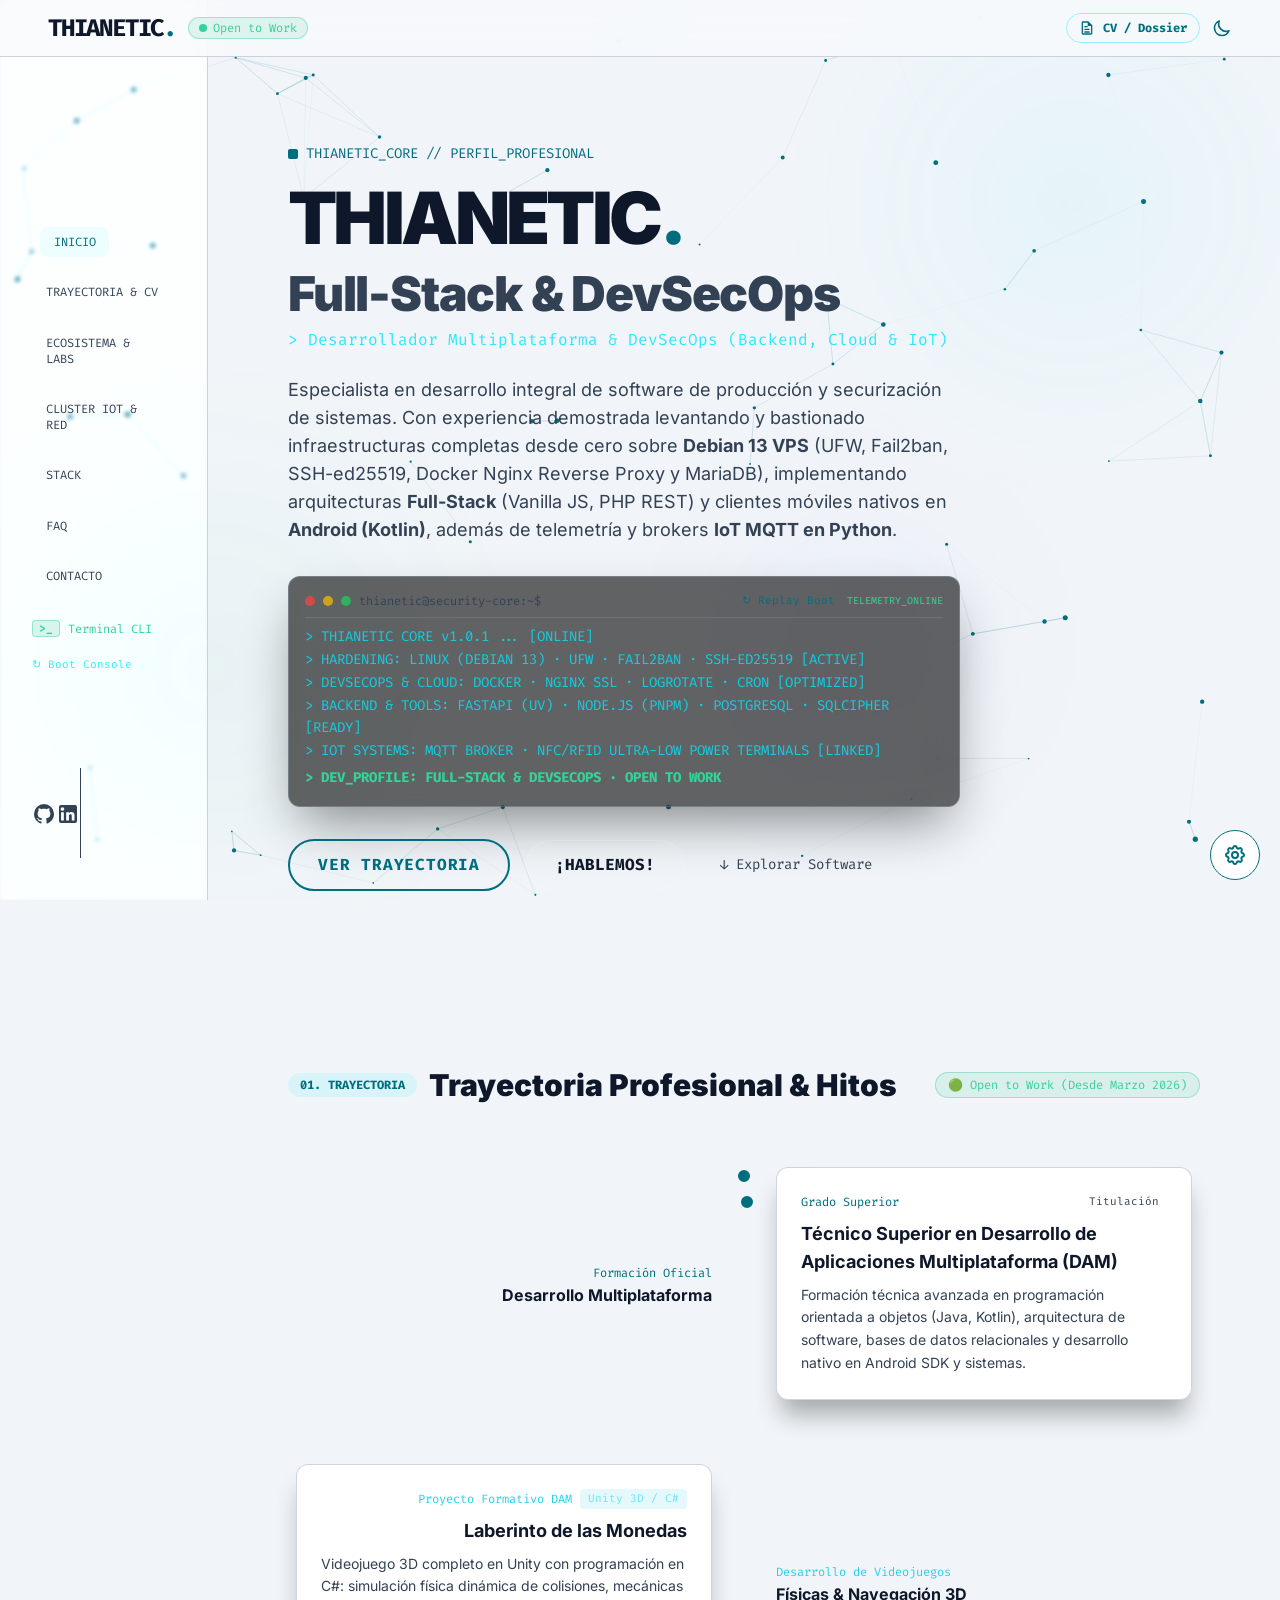
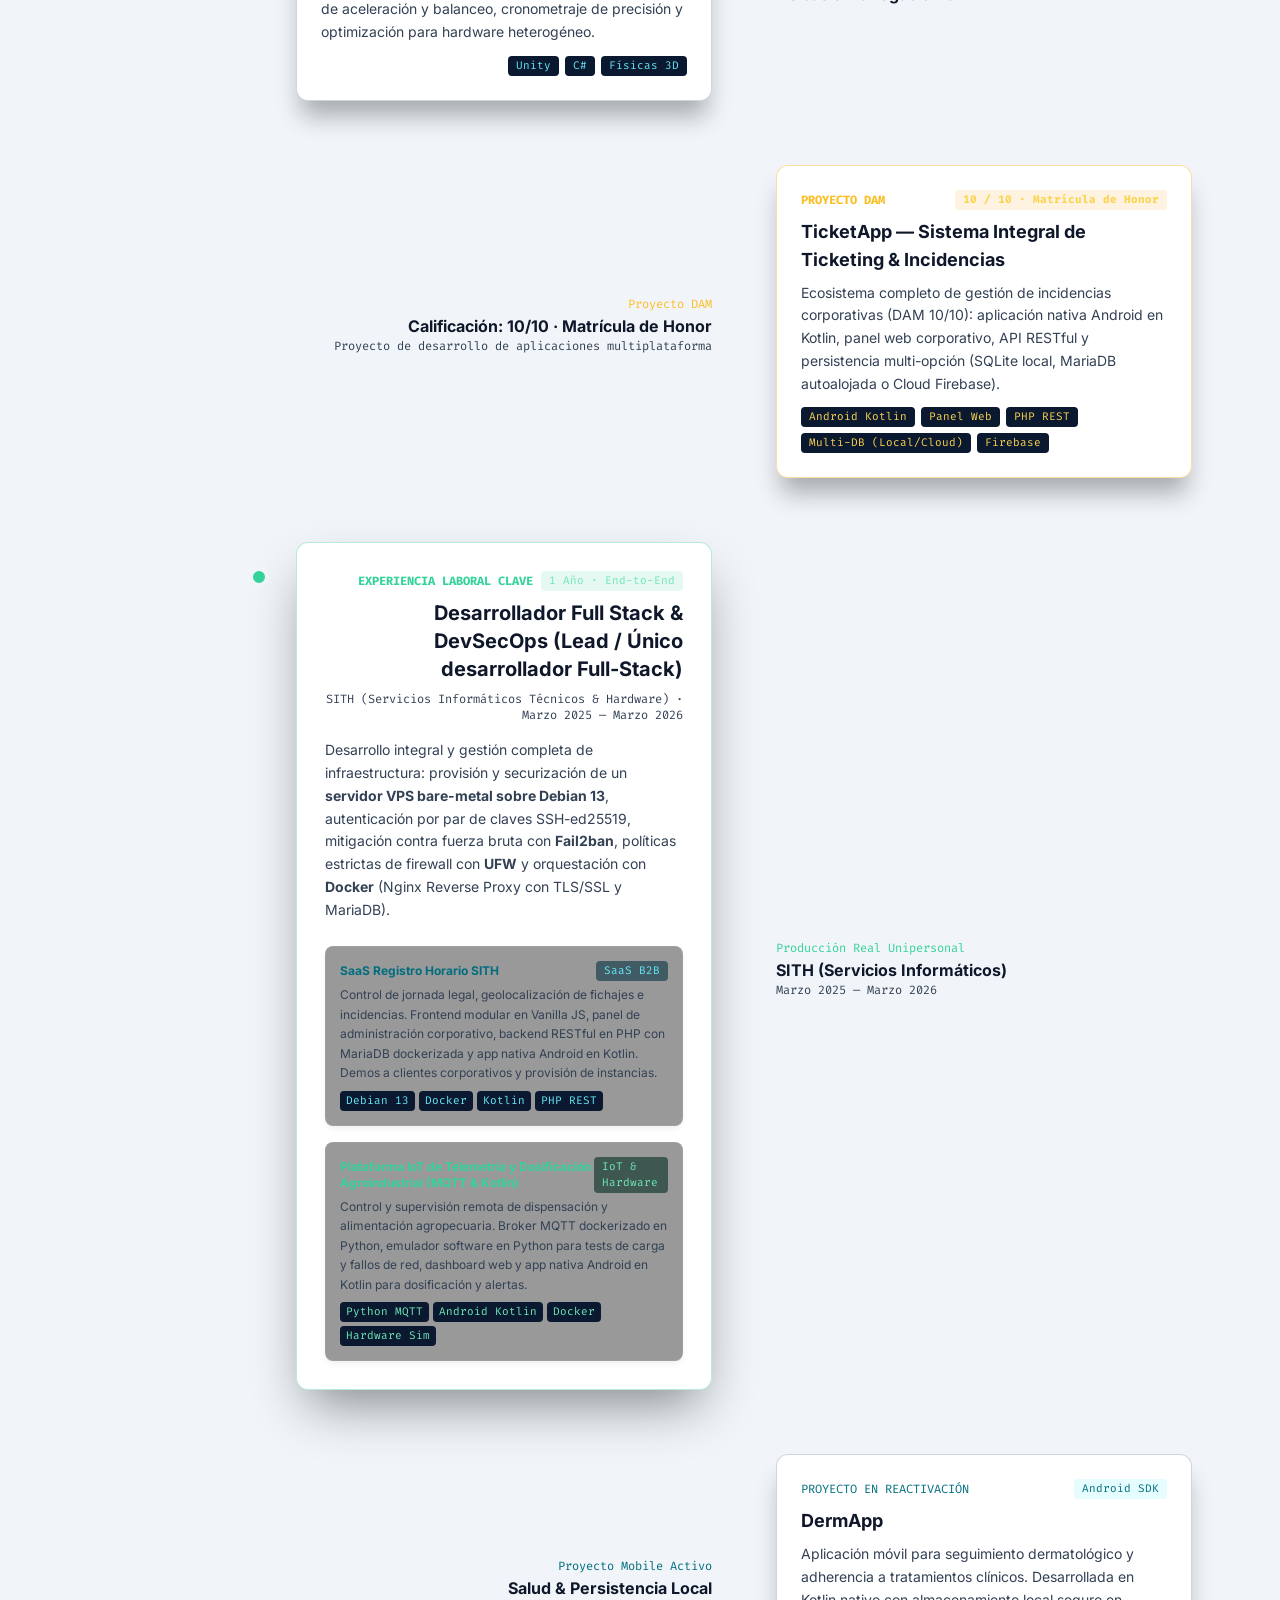
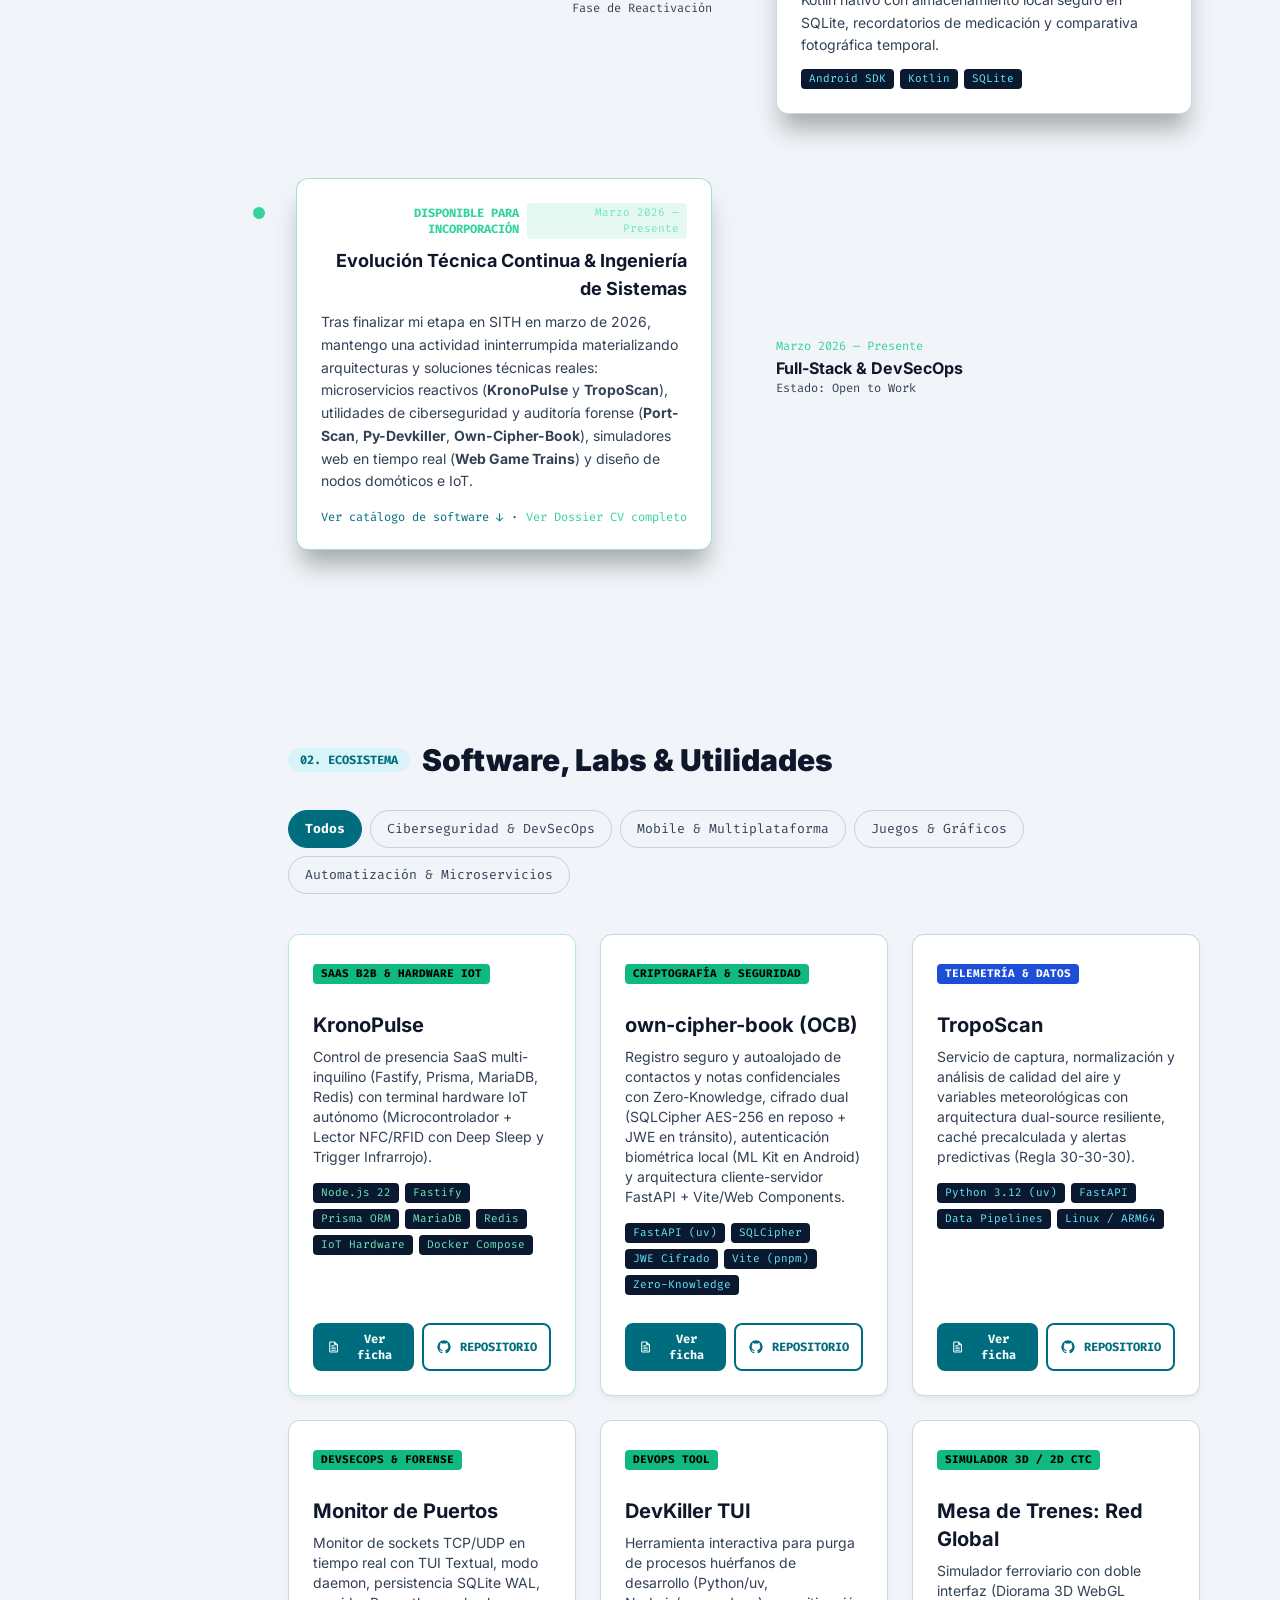
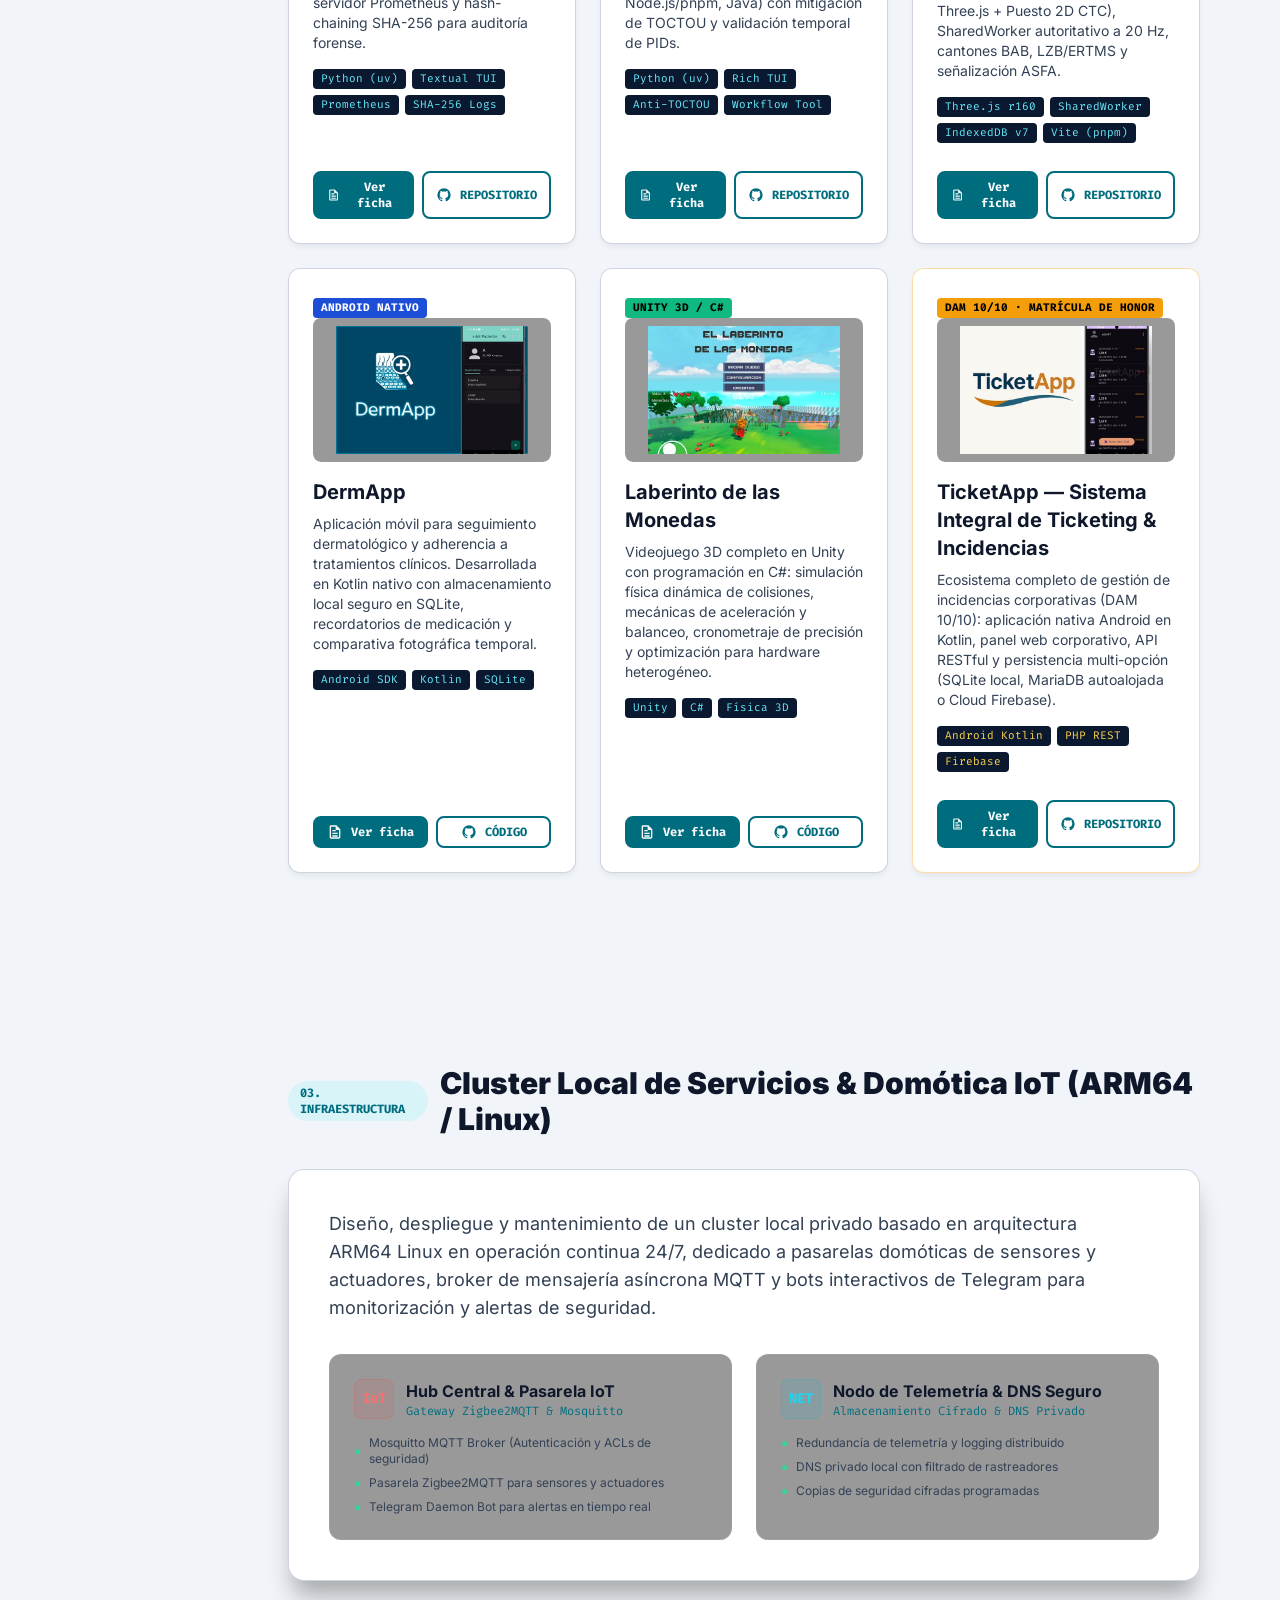
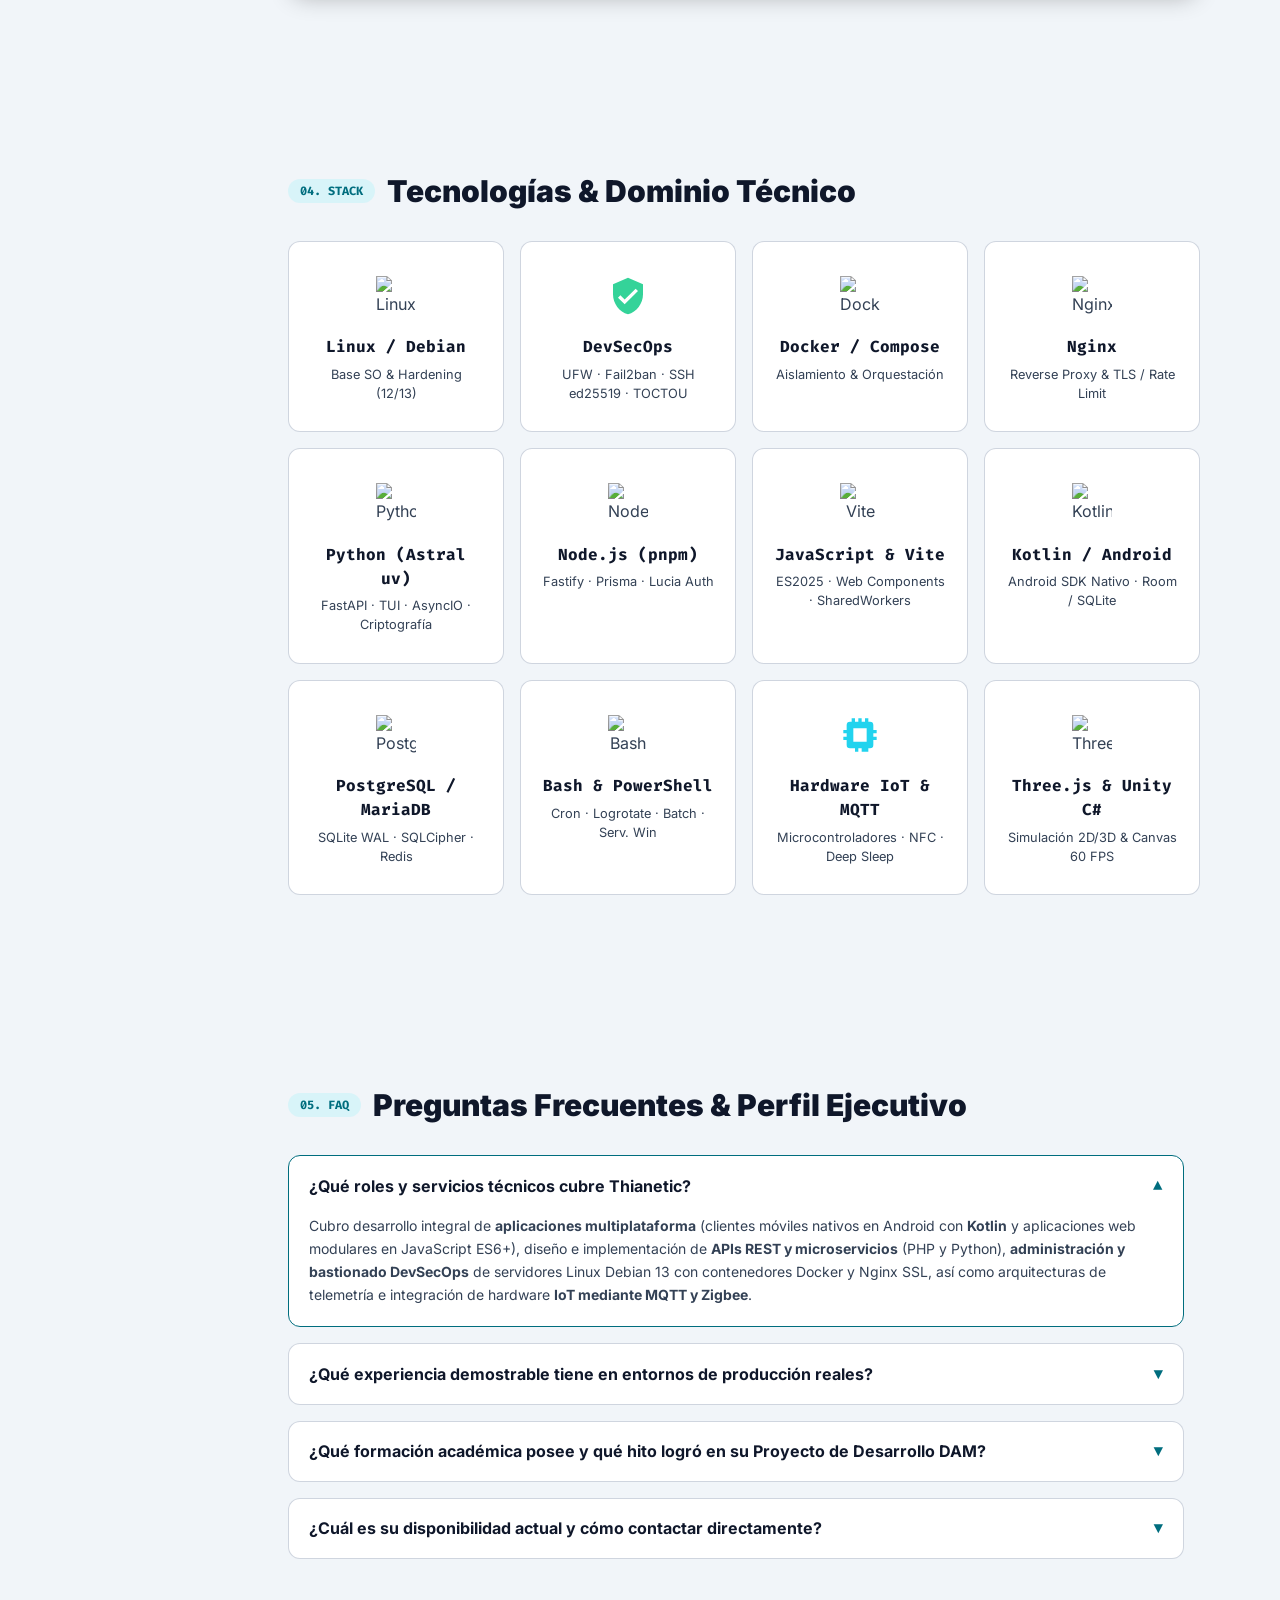
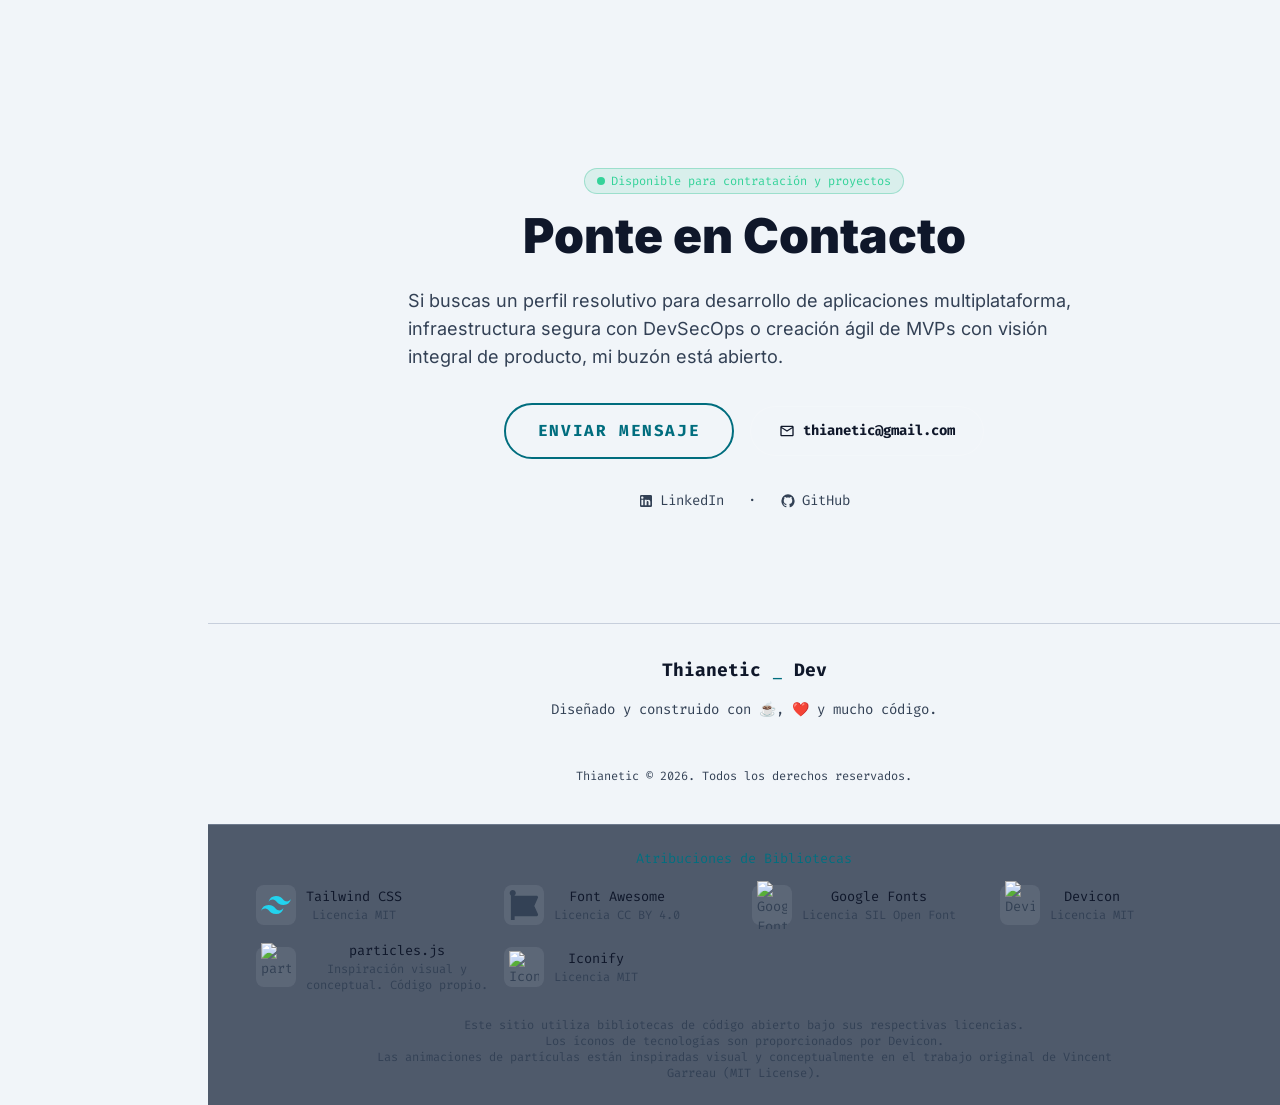
==== commit eeee207c: "feat(assets): phase 3 self-hosted zero-cdn assets, webp and inline svgs" ====
--- a/index.html
+++ b/index.html
@@ -113,7 +113,8 @@
     </script>
 
     <!-- ===== FAVICON ===== -->
-    <link rel="icon" type="image/x-icon" href="img/favicon.ico">
+    <link rel="icon" type="image/svg+xml" href="img/favicon.svg">
+    <link rel="alternate icon" href="img/favicon.ico">
 
     <!-- ===== ANTI-FOUC: TEMA Y ACCESIBILIDAD SINCRÓNICOS (Hallazgo #14) ===== -->
     <script>
@@ -162,10 +163,9 @@
         </style>
     </noscript>
 
-    <!-- ===== FONT LOADING OPTIMIZATION ===== -->
-    <link rel="preconnect" href="https://fonts.googleapis.com">
-    <link rel="preconnect" href="https://fonts.gstatic.com" crossorigin>
-    <link href="https://fonts.googleapis.com/css2?family=Fira+Code:wght@400;500;700&family=Inter:wght@400;500;700;900&family=Lexend:wght@400;500;700&display=swap" rel="stylesheet">
+    <!-- ===== FUENTES LOCALES AUTOALOJADAS (Zero-CDN) ===== -->
+    <link rel="preload" href="assets/fonts/inter-400-latin.woff2" as="font" type="font/woff2" crossorigin>
+    <link rel="stylesheet" href="assets/fonts/fonts.css">
 
     <!-- ===== CSS MODULAR ESTÁTICO (Sin compilador JIT en runtime - Hallazgo #10) ===== -->
     <link rel="stylesheet" href="css/variables.css">
@@ -174,11 +174,7 @@
     <link rel="stylesheet" href="css/components.css">
     <link rel="stylesheet" href="css/animations.css">
 
-    <!-- ===== ICONOGRAFÍA EXTERNA CON SRI ===== -->
-    <link rel="preload" href="https://cdnjs.cloudflare.com/ajax/libs/font-awesome/6.4.0/css/all.min.css" as="style" integrity="sha384-iw3OoTErCYJJB9mCa8LNS2hbsQ7M3C0EpIsO/H5+EGAkPGc6rk+V8i04oW/K5xq0" crossorigin="anonymous" referrerpolicy="no-referrer" onload="this.onload=null;this.rel='stylesheet'">
-    <noscript><link rel="stylesheet" href="https://cdnjs.cloudflare.com/ajax/libs/font-awesome/6.4.0/css/all.min.css" integrity="sha384-iw3OoTErCYJJB9mCa8LNS2hbsQ7M3C0EpIsO/H5+EGAkPGc6rk+V8i04oW/K5xq0" crossorigin="anonymous" referrerpolicy="no-referrer"></noscript>
-    <script defer src="https://code.iconify.design/3/3.1.0/iconify.min.js" integrity="sha384-GYcZF/Xz4/6ZHVch5eVcYcyWmSCvO3+ffsxF+B9hfRyc3XCkSws7SO5ZSGqHlUNH" crossorigin="anonymous" referrerpolicy="no-referrer"></script>
-</head>
+    </head>
 
 <body class="overflow-x-hidden">
     <!-- ===== LANDING CONSOLA CYBER-OS (#loading-screen) ===== -->
@@ -224,13 +220,13 @@
         <ul class="flex items-center space-x-5 fixed bottom-0 z-40" style="left: 2rem; bottom: 2.6rem;">
             <li>
                 <a href="https://github.com/thianetic" target="_blank" rel="noopener noreferrer" aria-label="GitHub" class="transition-all duration-300 text-[var(--text-secondary-dark)] hover:text-accent">
-                    <span class="iconify h-6 w-6 transition-all duration-300" data-icon="mdi:github"></span>
+                    <svg class="h-6 w-6 transition-all duration-300 inline-block" fill="currentColor" viewBox="0 0 24 24" aria-hidden="true"><path d="M12 2A10 10 0 0 0 2 12c0 4.42 2.87 8.17 6.84 9.5.5.08.66-.23.66-.5v-1.69c-2.77.6-3.36-1.34-3.36-1.34-.46-1.16-1.11-1.47-1.11-1.47-.91-.62.07-.6.07-.6 1 .07 1.53 1.03 1.53 1.03.87 1.52 2.34 1.07 2.91.83.1-.65.35-1.09.63-1.34-2.22-.25-4.55-1.11-4.55-4.92 0-1.11.38-2 1.03-2.71-.1-.25-.45-1.29.1-2.64 0 0 .84-.27 2.75 1.02.79-.22 1.65-.33 2.5-.33.85 0 1.71.11 2.5.33 1.91-1.29 2.75-1.02 2.75-1.02.55 1.35.2 2.39.1 2.64.65.71 1.03 1.6 1.03 2.71 0 3.82-2.34 4.66-4.57 4.91.36.31.69.92.69 1.85V21c0 .27.16.59.67.5C19.14 20.16 22 16.42 22 12A10 10 0 0 0 12 2z"/></svg>
                     <span class="social-tooltip tooltip-text" data-text="@thianetic" data-scramble-text>@thianetic</span>
                 </a>
             </li>
             <li>
                 <a href="https://linkedin.com/in/thianetic-dev" target="_blank" rel="noopener noreferrer" aria-label="LinkedIn" class="transition-all duration-300 text-[var(--text-secondary-dark)] hover:text-accent">
-                    <span class="iconify h-6 w-6 transition-all duration-300" data-icon="mdi:linkedin"></span>
+                    <svg class="h-6 w-6 transition-all duration-300 inline-block" fill="currentColor" viewBox="0 0 24 24" aria-hidden="true"><path d="M19 3a2 2 0 0 1 2 2v14a2 2 0 0 1-2 2H5a2 2 0 0 1-2-2V5a2 2 0 0 1 2-2h14m-.5 15.5v-5.3a3.26 3.26 0 0 0-3.26-3.26c-.85 0-1.84.52-2.28 1.3v-1.11h-2.79v8.37h2.79v-4.93c0-.77.62-1.4 1.39-1.4a1.4 1.4 0 0 1 1.4 1.4v4.93h2.75M6.46 8.76c.99 0 1.8-.81 1.8-1.8 0-.99-.81-1.8-1.8-1.8-.99 0-1.8.81-1.8 1.8 0 .99.81 1.8 1.8 1.8m1.39 9.74v-8.37H5.07v8.37h2.78z"/></svg>
                     <span class="social-tooltip tooltip-text" data-text="@thianetic" data-scramble-text>@thianetic</span>
                 </a>
             </li>
@@ -251,7 +247,7 @@
 
         <div class="flex items-center space-x-3">
             <button type="button" id="cv-header-btn" commandfor="cv-modal" command="show-modal" class="inline-flex items-center gap-2 px-3 py-1.5 rounded-full text-xs font-mono font-semibold border border-accent/40 text-accent hover:bg-accent hover:text-[var(--bg-dark)] transition-all cursor-pointer">
-                <span class="iconify w-4 h-4" data-icon="mdi:file-document-outline"></span>
+                <svg class="w-4 h-4 inline-block" fill="currentColor" viewBox="0 0 24 24" aria-hidden="true"><path d="M14 2H6a2 2 0 0 0-2 2v16a2 2 0 0 0 2 2h12a2 2 0 0 0 2-2V8l-6-6m4 18H6V4h7v5h5v11m-10-3h8v2H8v-2m0-4h8v2H8v-2m0-4h5v2H8V9z"/></svg>
                 <span data-scramble-text>CV / Dossier</span>
             </button>
             <!-- Desktop Theme Toggle integrado en el header sin colisión -->
@@ -296,10 +292,10 @@
 
         <div class="flex items-center space-x-6 mt-6">
             <a href="https://github.com/thianetic" target="_blank" rel="noopener noreferrer" aria-label="GitHub" class="p-2 text-[var(--text-secondary-dark)] hover:text-accent">
-                <span class="iconify h-7 w-7" data-icon="mdi:github"></span>
+                <svg class="h-7 w-7 inline-block" fill="currentColor" viewBox="0 0 24 24" aria-hidden="true"><path d="M12 2A10 10 0 0 0 2 12c0 4.42 2.87 8.17 6.84 9.5.5.08.66-.23.66-.5v-1.69c-2.77.6-3.36-1.34-3.36-1.34-.46-1.16-1.11-1.47-1.11-1.47-.91-.62.07-.6.07-.6 1 .07 1.53 1.03 1.53 1.03.87 1.52 2.34 1.07 2.91.83.1-.65.35-1.09.63-1.34-2.22-.25-4.55-1.11-4.55-4.92 0-1.11.38-2 1.03-2.71-.1-.25-.45-1.29.1-2.64 0 0 .84-.27 2.75 1.02.79-.22 1.65-.33 2.5-.33.85 0 1.71.11 2.5.33 1.91-1.29 2.75-1.02 2.75-1.02.55 1.35.2 2.39.1 2.64.65.71 1.03 1.6 1.03 2.71 0 3.82-2.34 4.66-4.57 4.91.36.31.69.92.69 1.85V21c0 .27.16.59.67.5C19.14 20.16 22 16.42 22 12A10 10 0 0 0 12 2z"/></svg>
             </a>
             <a href="https://linkedin.com/in/thianetic-dev" target="_blank" rel="noopener noreferrer" aria-label="LinkedIn" class="p-2 text-[var(--text-secondary-dark)] hover:text-accent">
-                <span class="iconify h-7 w-7" data-icon="mdi:linkedin"></span>
+                <svg class="h-7 w-7 inline-block" fill="currentColor" viewBox="0 0 24 24" aria-hidden="true"><path d="M19 3a2 2 0 0 1 2 2v14a2 2 0 0 1-2 2H5a2 2 0 0 1-2-2V5a2 2 0 0 1 2-2h14m-.5 15.5v-5.3a3.26 3.26 0 0 0-3.26-3.26c-.85 0-1.84.52-2.28 1.3v-1.11h-2.79v8.37h2.79v-4.93c0-.77.62-1.4 1.39-1.4a1.4 1.4 0 0 1 1.4 1.4v4.93h2.75M6.46 8.76c.99 0 1.8-.81 1.8-1.8 0-.99-.81-1.8-1.8-1.8-.99 0-1.8.81-1.8 1.8 0 .99.81 1.8 1.8 1.8m1.39 9.74v-8.37H5.07v8.37h2.78z"/></svg>
             </a>
         </div>
     </nav>
@@ -656,17 +652,19 @@
                                 <ul class="flex flex-wrap gap-1.5 mb-4">
                                     <li class="text-[11px] font-mono bg-[#0a192f] text-emerald-300 px-2 py-0.5 rounded">Node.js 22</li>
                                     <li class="text-[11px] font-mono bg-[#0a192f] text-emerald-300 px-2 py-0.5 rounded">Fastify</li>
-                                    <li class="text-[11px] font-mono bg-[#0a192f] text-emerald-300 px-2 py-0.5 rounded">Prisma</li>
-                                    <li class="text-[11px] font-mono bg-[#0a192f] text-emerald-300 px-2 py-0.5 rounded">Hardware IoT</li>
-                                    <li class="text-[11px] font-mono bg-[#0a192f] text-emerald-300 px-2 py-0.5 rounded">Docker</li>
+                                    <li class="text-[11px] font-mono bg-[#0a192f] text-emerald-300 px-2 py-0.5 rounded">Prisma ORM</li>
+                                    <li class="text-[11px] font-mono bg-[#0a192f] text-emerald-300 px-2 py-0.5 rounded">MariaDB</li>
+                                    <li class="text-[11px] font-mono bg-[#0a192f] text-emerald-300 px-2 py-0.5 rounded">Redis</li>
+                                    <li class="text-[11px] font-mono bg-[#0a192f] text-emerald-300 px-2 py-0.5 rounded">IoT Hardware</li>
+                                    <li class="text-[11px] font-mono bg-[#0a192f] text-emerald-300 px-2 py-0.5 rounded">Docker Compose</li>
                                 </ul>
                                 <div class="project-buttons flex gap-2">
                                     <button type="button" class="project-btn demo-btn text-xs font-mono py-1.5 px-3 project-card-trigger cursor-pointer" data-project-trigger="kronopulse" aria-label="Ver ficha de KronoPulse">
-                                        <span class="iconify w-4 h-4" data-icon="mdi:file-document-outline"></span>
+                                        <svg class="w-4 h-4 inline-block" fill="currentColor" viewBox="0 0 24 24" aria-hidden="true"><path d="M14 2H6a2 2 0 0 0-2 2v16a2 2 0 0 0 2 2h12a2 2 0 0 0 2-2V8l-6-6m4 18H6V4h7v5h5v11m-10-3h8v2H8v-2m0-4h8v2H8v-2m0-4h5v2H8V9z"/></svg>
                                         <span data-scramble-text>Ver ficha</span>
                                     </button>
                                     <a href="https://github.com/thianetic" target="_blank" rel="noopener noreferrer" class="project-btn code-btn text-xs font-mono py-1.5 px-3">
-                                        <i class="fab fa-github" aria-hidden="true"></i>
+                                        <svg class="w-4 h-4 inline-block mr-1.5" fill="currentColor" viewBox="0 0 24 24" aria-hidden="true"><path d="M12 2A10 10 0 0 0 2 12c0 4.42 2.87 8.17 6.84 9.5.5.08.66-.23.66-.5v-1.69c-2.77.6-3.36-1.34-3.36-1.34-.46-1.16-1.11-1.47-1.11-1.47-.91-.62.07-.6.07-.6 1 .07 1.53 1.03 1.53 1.03.87 1.52 2.34 1.07 2.91.83.1-.65.35-1.09.63-1.34-2.22-.25-4.55-1.11-4.55-4.92 0-1.11.38-2 1.03-2.71-.1-.25-.45-1.29.1-2.64 0 0 .84-.27 2.75 1.02.79-.22 1.65-.33 2.5-.33.85 0 1.71.11 2.5.33 1.91-1.29 2.75-1.02 2.75-1.02.55 1.35.2 2.39.1 2.64.65.71 1.03 1.6 1.03 2.71 0 3.82-2.34 4.66-4.57 4.91.36.31.69.92.69 1.85V21c0 .27.16.59.67.5C19.14 20.16 22 16.42 22 12A10 10 0 0 0 12 2z"/></svg>
                                         <span data-scramble-text>REPOSITORIO</span>
                                     </a>
                                 </div>
@@ -690,11 +688,11 @@
                                 </ul>
                                 <div class="project-buttons flex gap-2">
                                     <button type="button" class="project-btn demo-btn text-xs font-mono py-1.5 px-3 project-card-trigger cursor-pointer" data-project-trigger="own-cipher-book" aria-label="Ver ficha de own-cipher-book">
-                                        <span class="iconify w-4 h-4" data-icon="mdi:file-document-outline"></span>
+                                        <svg class="w-4 h-4 inline-block" fill="currentColor" viewBox="0 0 24 24" aria-hidden="true"><path d="M14 2H6a2 2 0 0 0-2 2v16a2 2 0 0 0 2 2h12a2 2 0 0 0 2-2V8l-6-6m4 18H6V4h7v5h5v11m-10-3h8v2H8v-2m0-4h8v2H8v-2m0-4h5v2H8V9z"/></svg>
                                         <span data-scramble-text>Ver ficha</span>
                                     </button>
                                     <a href="https://github.com/thianetic" target="_blank" rel="noopener noreferrer" class="project-btn code-btn text-xs font-mono py-1.5 px-3">
-                                        <i class="fab fa-github" aria-hidden="true"></i>
+                                        <svg class="w-4 h-4 inline-block mr-1.5" fill="currentColor" viewBox="0 0 24 24" aria-hidden="true"><path d="M12 2A10 10 0 0 0 2 12c0 4.42 2.87 8.17 6.84 9.5.5.08.66-.23.66-.5v-1.69c-2.77.6-3.36-1.34-3.36-1.34-.46-1.16-1.11-1.47-1.11-1.47-.91-.62.07-.6.07-.6 1 .07 1.53 1.03 1.53 1.03.87 1.52 2.34 1.07 2.91.83.1-.65.35-1.09.63-1.34-2.22-.25-4.55-1.11-4.55-4.92 0-1.11.38-2 1.03-2.71-.1-.25-.45-1.29.1-2.64 0 0 .84-.27 2.75 1.02.79-.22 1.65-.33 2.5-.33.85 0 1.71.11 2.5.33 1.91-1.29 2.75-1.02 2.75-1.02.55 1.35.2 2.39.1 2.64.65.71 1.03 1.6 1.03 2.71 0 3.82-2.34 4.66-4.57 4.91.36.31.69.92.69 1.85V21c0 .27.16.59.67.5C19.14 20.16 22 16.42 22 12A10 10 0 0 0 12 2z"/></svg>
                                         <span data-scramble-text>REPOSITORIO</span>
                                     </a>
                                 </div>
@@ -717,11 +715,11 @@
                                 </ul>
                                 <div class="project-buttons flex gap-2">
                                     <button type="button" class="project-btn demo-btn text-xs font-mono py-1.5 px-3 project-card-trigger cursor-pointer" data-project-trigger="troposfera" aria-label="Ver ficha de TropoScan">
-                                        <span class="iconify w-4 h-4" data-icon="mdi:file-document-outline"></span>
+                                        <svg class="w-4 h-4 inline-block" fill="currentColor" viewBox="0 0 24 24" aria-hidden="true"><path d="M14 2H6a2 2 0 0 0-2 2v16a2 2 0 0 0 2 2h12a2 2 0 0 0 2-2V8l-6-6m4 18H6V4h7v5h5v11m-10-3h8v2H8v-2m0-4h8v2H8v-2m0-4h5v2H8V9z"/></svg>
                                         <span data-scramble-text>Ver ficha</span>
                                     </button>
                                     <a href="https://github.com/thianetic" target="_blank" rel="noopener noreferrer" class="project-btn code-btn text-xs font-mono py-1.5 px-3">
-                                        <i class="fab fa-github" aria-hidden="true"></i>
+                                        <svg class="w-4 h-4 inline-block mr-1.5" fill="currentColor" viewBox="0 0 24 24" aria-hidden="true"><path d="M12 2A10 10 0 0 0 2 12c0 4.42 2.87 8.17 6.84 9.5.5.08.66-.23.66-.5v-1.69c-2.77.6-3.36-1.34-3.36-1.34-.46-1.16-1.11-1.47-1.11-1.47-.91-.62.07-.6.07-.6 1 .07 1.53 1.03 1.53 1.03.87 1.52 2.34 1.07 2.91.83.1-.65.35-1.09.63-1.34-2.22-.25-4.55-1.11-4.55-4.92 0-1.11.38-2 1.03-2.71-.1-.25-.45-1.29.1-2.64 0 0 .84-.27 2.75 1.02.79-.22 1.65-.33 2.5-.33.85 0 1.71.11 2.5.33 1.91-1.29 2.75-1.02 2.75-1.02.55 1.35.2 2.39.1 2.64.65.71 1.03 1.6 1.03 2.71 0 3.82-2.34 4.66-4.57 4.91.36.31.69.92.69 1.85V21c0 .27.16.59.67.5C19.14 20.16 22 16.42 22 12A10 10 0 0 0 12 2z"/></svg>
                                         <span data-scramble-text>REPOSITORIO</span>
                                     </a>
                                 </div>
@@ -744,11 +742,11 @@
                                 </ul>
                                 <div class="project-buttons flex gap-2">
                                     <button type="button" class="project-btn demo-btn text-xs font-mono py-1.5 px-3 project-card-trigger cursor-pointer" data-project-trigger="port-scan" aria-label="Ver ficha de Monitor de Puertos">
-                                        <span class="iconify w-4 h-4" data-icon="mdi:file-document-outline"></span>
+                                        <svg class="w-4 h-4 inline-block" fill="currentColor" viewBox="0 0 24 24" aria-hidden="true"><path d="M14 2H6a2 2 0 0 0-2 2v16a2 2 0 0 0 2 2h12a2 2 0 0 0 2-2V8l-6-6m4 18H6V4h7v5h5v11m-10-3h8v2H8v-2m0-4h8v2H8v-2m0-4h5v2H8V9z"/></svg>
                                         <span data-scramble-text>Ver ficha</span>
                                     </button>
                                     <a href="https://github.com/thianetic" target="_blank" rel="noopener noreferrer" class="project-btn code-btn text-xs font-mono py-1.5 px-3">
-                                        <i class="fab fa-github" aria-hidden="true"></i>
+                                        <svg class="w-4 h-4 inline-block mr-1.5" fill="currentColor" viewBox="0 0 24 24" aria-hidden="true"><path d="M12 2A10 10 0 0 0 2 12c0 4.42 2.87 8.17 6.84 9.5.5.08.66-.23.66-.5v-1.69c-2.77.6-3.36-1.34-3.36-1.34-.46-1.16-1.11-1.47-1.11-1.47-.91-.62.07-.6.07-.6 1 .07 1.53 1.03 1.53 1.03.87 1.52 2.34 1.07 2.91.83.1-.65.35-1.09.63-1.34-2.22-.25-4.55-1.11-4.55-4.92 0-1.11.38-2 1.03-2.71-.1-.25-.45-1.29.1-2.64 0 0 .84-.27 2.75 1.02.79-.22 1.65-.33 2.5-.33.85 0 1.71.11 2.5.33 1.91-1.29 2.75-1.02 2.75-1.02.55 1.35.2 2.39.1 2.64.65.71 1.03 1.6 1.03 2.71 0 3.82-2.34 4.66-4.57 4.91.36.31.69.92.69 1.85V21c0 .27.16.59.67.5C19.14 20.16 22 16.42 22 12A10 10 0 0 0 12 2z"/></svg>
                                         <span data-scramble-text>REPOSITORIO</span>
                                     </a>
                                 </div>
@@ -771,11 +769,11 @@
                                 </ul>
                                 <div class="project-buttons flex gap-2">
                                     <button type="button" class="project-btn demo-btn text-xs font-mono py-1.5 px-3 project-card-trigger cursor-pointer" data-project-trigger="py-devkiller" aria-label="Ver ficha de DevKiller TUI">
-                                        <span class="iconify w-4 h-4" data-icon="mdi:file-document-outline"></span>
+                                        <svg class="w-4 h-4 inline-block" fill="currentColor" viewBox="0 0 24 24" aria-hidden="true"><path d="M14 2H6a2 2 0 0 0-2 2v16a2 2 0 0 0 2 2h12a2 2 0 0 0 2-2V8l-6-6m4 18H6V4h7v5h5v11m-10-3h8v2H8v-2m0-4h8v2H8v-2m0-4h5v2H8V9z"/></svg>
                                         <span data-scramble-text>Ver ficha</span>
                                     </button>
                                     <a href="https://github.com/thianetic" target="_blank" rel="noopener noreferrer" class="project-btn code-btn text-xs font-mono py-1.5 px-3">
-                                        <i class="fab fa-github" aria-hidden="true"></i>
+                                        <svg class="w-4 h-4 inline-block mr-1.5" fill="currentColor" viewBox="0 0 24 24" aria-hidden="true"><path d="M12 2A10 10 0 0 0 2 12c0 4.42 2.87 8.17 6.84 9.5.5.08.66-.23.66-.5v-1.69c-2.77.6-3.36-1.34-3.36-1.34-.46-1.16-1.11-1.47-1.11-1.47-.91-.62.07-.6.07-.6 1 .07 1.53 1.03 1.53 1.03.87 1.52 2.34 1.07 2.91.83.1-.65.35-1.09.63-1.34-2.22-.25-4.55-1.11-4.55-4.92 0-1.11.38-2 1.03-2.71-.1-.25-.45-1.29.1-2.64 0 0 .84-.27 2.75 1.02.79-.22 1.65-.33 2.5-.33.85 0 1.71.11 2.5.33 1.91-1.29 2.75-1.02 2.75-1.02.55 1.35.2 2.39.1 2.64.65.71 1.03 1.6 1.03 2.71 0 3.82-2.34 4.66-4.57 4.91.36.31.69.92.69 1.85V21c0 .27.16.59.67.5C19.14 20.16 22 16.42 22 12A10 10 0 0 0 12 2z"/></svg>
                                         <span data-scramble-text>REPOSITORIO</span>
                                     </a>
                                 </div>
@@ -798,11 +796,11 @@
                                 </ul>
                                 <div class="project-buttons flex gap-2">
                                     <button type="button" class="project-btn demo-btn text-xs font-mono py-1.5 px-3 project-card-trigger cursor-pointer" data-project-trigger="web-game-trains" aria-label="Ver ficha de Mesa de Trenes">
-                                        <span class="iconify w-4 h-4" data-icon="mdi:file-document-outline"></span>
+                                        <svg class="w-4 h-4 inline-block" fill="currentColor" viewBox="0 0 24 24" aria-hidden="true"><path d="M14 2H6a2 2 0 0 0-2 2v16a2 2 0 0 0 2 2h12a2 2 0 0 0 2-2V8l-6-6m4 18H6V4h7v5h5v11m-10-3h8v2H8v-2m0-4h8v2H8v-2m0-4h5v2H8V9z"/></svg>
                                         <span data-scramble-text>Ver ficha</span>
                                     </button>
                                     <a href="https://github.com/thianetic" target="_blank" rel="noopener noreferrer" class="project-btn code-btn text-xs font-mono py-1.5 px-3">
-                                        <i class="fab fa-github" aria-hidden="true"></i>
+                                        <svg class="w-4 h-4 inline-block mr-1.5" fill="currentColor" viewBox="0 0 24 24" aria-hidden="true"><path d="M12 2A10 10 0 0 0 2 12c0 4.42 2.87 8.17 6.84 9.5.5.08.66-.23.66-.5v-1.69c-2.77.6-3.36-1.34-3.36-1.34-.46-1.16-1.11-1.47-1.11-1.47-.91-.62.07-.6.07-.6 1 .07 1.53 1.03 1.53 1.03.87 1.52 2.34 1.07 2.91.83.1-.65.35-1.09.63-1.34-2.22-.25-4.55-1.11-4.55-4.92 0-1.11.38-2 1.03-2.71-.1-.25-.45-1.29.1-2.64 0 0 .84-.27 2.75 1.02.79-.22 1.65-.33 2.5-.33.85 0 1.71.11 2.5.33 1.91-1.29 2.75-1.02 2.75-1.02.55 1.35.2 2.39.1 2.64.65.71 1.03 1.6 1.03 2.71 0 3.82-2.34 4.66-4.57 4.91.36.31.69.92.69 1.85V21c0 .27.16.59.67.5C19.14 20.16 22 16.42 22 12A10 10 0 0 0 12 2z"/></svg>
                                         <span data-scramble-text>REPOSITORIO</span>
                                     </a>
                                 </div>
@@ -812,7 +810,10 @@
                             <article class="project-card p-6 rounded-xl bg-[var(--card-dark)] border border-[var(--line-color-dark)] hover:border-accent transition-all cursor-pointer" data-project="dermapp" data-category="mobile">
                                 <div class="project-image-container mb-4">
                                     <span class="project-status status-beta text-[11px] font-mono px-2 py-0.5 rounded">ANDROID NATIVO</span>
-                                    <img loading="lazy" decoding="async" src="img/dermapp-android.png" class="project-image h-36 w-full object-contain p-2 bg-black/40 rounded-lg" alt="DermApp">
+                                    <picture>
+                                        <source srcset="img/dermapp-android.webp" type="image/webp">
+                                        <img loading="lazy" decoding="async" src="img/dermapp-android.png" class="project-image h-36 w-full object-contain p-2 bg-black/40 rounded-lg" alt="DermApp" width="300" height="144">
+                                    </picture>
                                 </div>
                                 <h3 class="text-xl font-bold text-[var(--text-primary-dark)] mb-2">DermApp</h3>
                                 <p class="text-xs sm:text-sm text-content mb-4 leading-relaxed">
@@ -825,11 +826,11 @@
                                 </ul>
                                 <div class="project-buttons flex gap-2">
                                     <button type="button" class="project-btn demo-btn text-xs font-mono py-1.5 px-3 project-card-trigger cursor-pointer" data-project-trigger="dermapp" aria-label="Ver ficha de DermApp">
-                                        <span class="iconify w-4 h-4" data-icon="mdi:file-document-outline"></span>
+                                        <svg class="w-4 h-4 inline-block" fill="currentColor" viewBox="0 0 24 24" aria-hidden="true"><path d="M14 2H6a2 2 0 0 0-2 2v16a2 2 0 0 0 2 2h12a2 2 0 0 0 2-2V8l-6-6m4 18H6V4h7v5h5v11m-10-3h8v2H8v-2m0-4h8v2H8v-2m0-4h5v2H8V9z"/></svg>
                                         <span data-scramble-text>Ver ficha</span>
                                     </button>
                                     <a href="https://github.com/thianetic" target="_blank" rel="noopener noreferrer" class="project-btn code-btn text-xs font-mono py-1.5 px-3">
-                                        <i class="fab fa-github" aria-hidden="true"></i>
+                                        <svg class="w-4 h-4 inline-block mr-1.5" fill="currentColor" viewBox="0 0 24 24" aria-hidden="true"><path d="M12 2A10 10 0 0 0 2 12c0 4.42 2.87 8.17 6.84 9.5.5.08.66-.23.66-.5v-1.69c-2.77.6-3.36-1.34-3.36-1.34-.46-1.16-1.11-1.47-1.11-1.47-.91-.62.07-.6.07-.6 1 .07 1.53 1.03 1.53 1.03.87 1.52 2.34 1.07 2.91.83.1-.65.35-1.09.63-1.34-2.22-.25-4.55-1.11-4.55-4.92 0-1.11.38-2 1.03-2.71-.1-.25-.45-1.29.1-2.64 0 0 .84-.27 2.75 1.02.79-.22 1.65-.33 2.5-.33.85 0 1.71.11 2.5.33 1.91-1.29 2.75-1.02 2.75-1.02.55 1.35.2 2.39.1 2.64.65.71 1.03 1.6 1.03 2.71 0 3.82-2.34 4.66-4.57 4.91.36.31.69.92.69 1.85V21c0 .27.16.59.67.5C19.14 20.16 22 16.42 22 12A10 10 0 0 0 12 2z"/></svg>
                                         <span data-scramble-text>CÓDIGO</span>
                                     </a>
                                 </div>
@@ -839,7 +840,10 @@
                             <article class="project-card p-6 rounded-xl bg-[var(--card-dark)] border border-[var(--line-color-dark)] hover:border-accent transition-all cursor-pointer" data-project="laberinto" data-category="games">
                                 <div class="project-image-container mb-4">
                                     <span class="project-status status-release text-[11px] font-mono px-2 py-0.5 rounded">UNITY 3D / C#</span>
-                                    <img loading="lazy" decoding="async" src="img/laberinto-unity.png" class="project-image h-36 w-full object-contain p-2 bg-black/40 rounded-lg" alt="Laberinto de las Monedas">
+                                    <picture>
+                                        <source srcset="img/laberinto-unity.webp" type="image/webp">
+                                        <img loading="lazy" decoding="async" src="img/laberinto-unity.png" class="project-image h-36 w-full object-contain p-2 bg-black/40 rounded-lg" alt="Laberinto de las Monedas" width="300" height="144">
+                                    </picture>
                                 </div>
                                 <h3 class="text-xl font-bold text-[var(--text-primary-dark)] mb-2">Laberinto de las Monedas</h3>
                                 <p class="text-xs sm:text-sm text-content mb-4 leading-relaxed">
@@ -852,11 +856,11 @@
                                 </ul>
                                 <div class="project-buttons flex gap-2">
                                     <button type="button" class="project-btn demo-btn text-xs font-mono py-1.5 px-3 project-card-trigger cursor-pointer" data-project-trigger="laberinto" aria-label="Ver ficha de Laberinto de las Monedas">
-                                        <span class="iconify w-4 h-4" data-icon="mdi:file-document-outline"></span>
+                                        <svg class="w-4 h-4 inline-block" fill="currentColor" viewBox="0 0 24 24" aria-hidden="true"><path d="M14 2H6a2 2 0 0 0-2 2v16a2 2 0 0 0 2 2h12a2 2 0 0 0 2-2V8l-6-6m4 18H6V4h7v5h5v11m-10-3h8v2H8v-2m0-4h8v2H8v-2m0-4h5v2H8V9z"/></svg>
                                         <span data-scramble-text>Ver ficha</span>
                                     </button>
                                     <a href="https://github.com/thianetic" target="_blank" rel="noopener noreferrer" class="project-btn code-btn text-xs font-mono py-1.5 px-3">
-                                        <i class="fab fa-github" aria-hidden="true"></i>
+                                        <svg class="w-4 h-4 inline-block mr-1.5" fill="currentColor" viewBox="0 0 24 24" aria-hidden="true"><path d="M12 2A10 10 0 0 0 2 12c0 4.42 2.87 8.17 6.84 9.5.5.08.66-.23.66-.5v-1.69c-2.77.6-3.36-1.34-3.36-1.34-.46-1.16-1.11-1.47-1.11-1.47-.91-.62.07-.6.07-.6 1 .07 1.53 1.03 1.53 1.03.87 1.52 2.34 1.07 2.91.83.1-.65.35-1.09.63-1.34-2.22-.25-4.55-1.11-4.55-4.92 0-1.11.38-2 1.03-2.71-.1-.25-.45-1.29.1-2.64 0 0 .84-.27 2.75 1.02.79-.22 1.65-.33 2.5-.33.85 0 1.71.11 2.5.33 1.91-1.29 2.75-1.02 2.75-1.02.55 1.35.2 2.39.1 2.64.65.71 1.03 1.6 1.03 2.71 0 3.82-2.34 4.66-4.57 4.91.36.31.69.92.69 1.85V21c0 .27.16.59.67.5C19.14 20.16 22 16.42 22 12A10 10 0 0 0 12 2z"/></svg>
                                         <span data-scramble-text>CÓDIGO</span>
                                     </a>
                                 </div>
@@ -866,7 +870,10 @@
                             <article class="project-card p-6 rounded-xl bg-[var(--card-dark)] border border-amber-500/30 hover:border-amber-400 transition-all cursor-pointer" data-project="ticketapp" data-category="mobile">
                                 <div class="project-image-container mb-4">
                                     <span class="project-status status-development text-[11px] font-mono px-2 py-0.5 rounded">DAM 10/10 · MATRÍCULA DE HONOR</span>
-                                    <img loading="lazy" decoding="async" src="img/ticketapp-android.png" class="project-image h-36 w-full object-contain p-2 bg-black/40 rounded-lg" alt="TicketApp">
+                                    <picture>
+                                        <source srcset="img/ticketapp-android.webp" type="image/webp">
+                                        <img loading="lazy" decoding="async" src="img/ticketapp-android.png" class="project-image h-36 w-full object-contain p-2 bg-black/40 rounded-lg" alt="TicketApp" width="300" height="144">
+                                    </picture>
                                 </div>
                                 <h3 class="text-xl font-bold text-[var(--text-primary-dark)] mb-2">TicketApp — Sistema Integral de Ticketing &amp; Incidencias</h3>
                                 <p class="text-xs sm:text-sm text-content mb-4 leading-relaxed">
@@ -879,11 +886,11 @@
                                 </ul>
                                 <div class="project-buttons flex gap-2">
                                     <button type="button" class="project-btn demo-btn text-xs font-mono py-1.5 px-3 project-card-trigger cursor-pointer" data-project-trigger="ticketapp" aria-label="Ver ficha de TicketApp">
-                                        <span class="iconify w-4 h-4" data-icon="mdi:file-document-outline"></span>
+                                        <svg class="w-4 h-4 inline-block" fill="currentColor" viewBox="0 0 24 24" aria-hidden="true"><path d="M14 2H6a2 2 0 0 0-2 2v16a2 2 0 0 0 2 2h12a2 2 0 0 0 2-2V8l-6-6m4 18H6V4h7v5h5v11m-10-3h8v2H8v-2m0-4h8v2H8v-2m0-4h5v2H8V9z"/></svg>
                                         <span data-scramble-text>Ver ficha</span>
                                     </button>
                                     <a href="https://github.com/thianetic" target="_blank" rel="noopener noreferrer" class="project-btn code-btn text-xs font-mono py-1.5 px-3">
-                                        <i class="fab fa-github" aria-hidden="true"></i>
+                                        <svg class="w-4 h-4 inline-block mr-1.5" fill="currentColor" viewBox="0 0 24 24" aria-hidden="true"><path d="M12 2A10 10 0 0 0 2 12c0 4.42 2.87 8.17 6.84 9.5.5.08.66-.23.66-.5v-1.69c-2.77.6-3.36-1.34-3.36-1.34-.46-1.16-1.11-1.47-1.11-1.47-.91-.62.07-.6.07-.6 1 .07 1.53 1.03 1.53 1.03.87 1.52 2.34 1.07 2.91.83.1-.65.35-1.09.63-1.34-2.22-.25-4.55-1.11-4.55-4.92 0-1.11.38-2 1.03-2.71-.1-.25-.45-1.29.1-2.64 0 0 .84-.27 2.75 1.02.79-.22 1.65-.33 2.5-.33.85 0 1.71.11 2.5.33 1.91-1.29 2.75-1.02 2.75-1.02.55 1.35.2 2.39.1 2.64.65.71 1.03 1.6 1.03 2.71 0 3.82-2.34 4.66-4.57 4.91.36.31.69.92.69 1.85V21c0 .27.16.59.67.5C19.14 20.16 22 16.42 22 12A10 10 0 0 0 12 2z"/></svg>
                                         <span data-scramble-text>REPOSITORIO</span>
                                     </a>
                                 </div>
@@ -980,7 +987,7 @@
                             <!-- DevSecOps & Seguridad -->
                             <div class="tech-card animate-fade-up stagger-1">
                                 <div class="tech-icon">
-                                    <span class="iconify w-10 h-10 text-emerald-400" data-icon="mdi:shield-check"></span>
+                                    <svg class="w-10 h-10 text-emerald-400" viewBox="0 0 24 24" fill="currentColor" aria-hidden="true"><path d="M12 1L3 5v6c0 5.55 3.84 10.74 9 12 5.16-1.26 9-6.45 9-12V5l-9-4zm-2 16l-4-4 1.41-1.41L10 14.17l6.59-6.59L18 9l-8 8z"/></svg>
                                 </div>
                                 <h3 class="tech-name">DevSecOps</h3>
                                 <p class="tech-category">UFW · Fail2ban · SSH ed25519 · TOCTOU</p>
@@ -1061,7 +1068,7 @@
                             <!-- IoT & Hardware Firmware -->
                             <div class="tech-card animate-fade-up stagger-2">
                                 <div class="tech-icon">
-                                    <span class="iconify w-10 h-10 text-cyan-400" data-icon="mdi:chip"></span>
+                                    <svg class="w-10 h-10 text-cyan-400 inline-block" fill="currentColor" viewBox="0 0 24 24" aria-hidden="true"><path d="M6 4h12a2 2 0 0 1 2 2v12a2 2 0 0 1-2 2H6a2 2 0 0 1-2-2V6a2 2 0 0 1 2-2m2 4v8h8V8H8m-4 1H2v2h2V9m0 4H2v2h2v-2m18-4h-2v2h2V9m0 4h-2v2h2v-2m-9 7v2h2v-2h-2m-4 0v2h2v-2H7m8 0v2h2v-2h-2M11 2v2h2V2h-2M7 2v2h2V2H7m8 0v2h2V2h-2z"/></svg>
                                 </div>
                                 <h3 class="tech-name">Hardware IoT &amp; MQTT</h3>
                                 <p class="tech-category">Microcontroladores · NFC · Deep Sleep</p>
@@ -1150,18 +1157,18 @@
                                 <span data-scramble-text>ENVIAR MENSAJE</span>
                             </button>
                             <a href="mailto:thianetic@gmail.com" class="px-7 py-3.5 rounded-full text-sm font-mono font-bold bg-white/5 border border-white/15 text-[var(--text-primary-dark)] hover:border-accent hover:text-accent transition-all inline-flex items-center gap-2">
-                                <span class="iconify w-4 h-4" data-icon="mdi:email-outline"></span>
+                                <svg class="w-4 h-4 inline-block" fill="currentColor" viewBox="0 0 24 24" aria-hidden="true"><path d="M22 6c0-1.1-.9-2-2-2H4c-1.1 0-2 .9-2 2v12c0 1.1.9 2 2 2h16c1.1 0 2-.9 2-2V6m-2 0l-8 5-8-5h16m0 12H4V8l8 5 8-5v10z"/></svg>
                                 <span>thianetic@gmail.com</span>
                             </a>
                         </div>
 
                         <div class="flex justify-center items-center gap-6 text-sm font-mono text-[var(--text-secondary-dark)]">
                             <a href="https://linkedin.com/in/thianetic-dev" target="_blank" rel="noopener noreferrer" class="hover:text-accent flex items-center gap-1.5">
-                                <span class="iconify w-4 h-4" data-icon="mdi:linkedin"></span> LinkedIn
+                                <svg class="w-4 h-4 inline-block" fill="currentColor" viewBox="0 0 24 24" aria-hidden="true"><path d="M19 3a2 2 0 0 1 2 2v14a2 2 0 0 1-2 2H5a2 2 0 0 1-2-2V5a2 2 0 0 1 2-2h14m-.5 15.5v-5.3a3.26 3.26 0 0 0-3.26-3.26c-.85 0-1.84.52-2.28 1.3v-1.11h-2.79v8.37h2.79v-4.93c0-.77.62-1.4 1.39-1.4a1.4 1.4 0 0 1 1.4 1.4v4.93h2.75M6.46 8.76c.99 0 1.8-.81 1.8-1.8 0-.99-.81-1.8-1.8-1.8-.99 0-1.8.81-1.8 1.8 0 .99.81 1.8 1.8 1.8m1.39 9.74v-8.37H5.07v8.37h2.78z"/></svg> LinkedIn
                             </a>
                             <span>·</span>
                             <a href="https://github.com/thianetic" target="_blank" rel="noopener noreferrer" class="hover:text-accent flex items-center gap-1.5">
-                                <span class="iconify w-4 h-4" data-icon="mdi:github"></span> GitHub
+                                <svg class="w-4 h-4 inline-block" fill="currentColor" viewBox="0 0 24 24" aria-hidden="true"><path d="M12 2A10 10 0 0 0 2 12c0 4.42 2.87 8.17 6.84 9.5.5.08.66-.23.66-.5v-1.69c-2.77.6-3.36-1.34-3.36-1.34-.46-1.16-1.11-1.47-1.11-1.47-.91-.62.07-.6.07-.6 1 .07 1.53 1.03 1.53 1.03.87 1.52 2.34 1.07 2.91.83.1-.65.35-1.09.63-1.34-2.22-.25-4.55-1.11-4.55-4.92 0-1.11.38-2 1.03-2.71-.1-.25-.45-1.29.1-2.64 0 0 .84-.27 2.75 1.02.79-.22 1.65-.33 2.5-.33.85 0 1.71.11 2.5.33 1.91-1.29 2.75-1.02 2.75-1.02.55 1.35.2 2.39.1 2.64.65.71 1.03 1.6 1.03 2.71 0 3.82-2.34 4.66-4.57 4.91.36.31.69.92.69 1.85V21c0 .27.16.59.67.5C19.14 20.16 22 16.42 22 12A10 10 0 0 0 12 2z"/></svg> GitHub
                             </a>
                         </div>
                     </section>
@@ -1189,7 +1196,7 @@
                         <div class="attributions-grid container mx-auto px-6 max-w-5xl">
                             <div class="attribution-item">
                                 <div class="attribution-logo">
-                                    <img loading="lazy" decoding="async" src="https://cdn.jsdelivr.net/gh/devicons/devicon@2.16.0/icons/tailwindcss/tailwindcss-original.svg" alt="Tailwind CSS" width="30" height="18" class="w-12 h-12">
+                                    <svg class="w-10 h-10 text-cyan-400" fill="currentColor" viewBox="0 0 24 24" aria-label="Tailwind CSS"><path d="M12.001 4.8c-3.2 0-5.2 1.6-6 4.8 1.2-1.6 2.6-2.2 4.2-1.8.913.228 1.565.89 2.288 1.624C13.666 10.618 15.027 12 18.001 12c3.2 0 5.2-1.6 6-4.8-1.2 1.6-2.6 2.2-4.2 1.8-.913-.228-1.565-.89-2.288-1.624C16.336 6.182 14.975 4.8 12.001 4.8zm-6 7.2c-3.2 0-5.2 1.6-6 4.8 1.2-1.6 2.6-2.2 4.2-1.8.913.228 1.565.89 2.288 1.624 1.177 1.194 2.538 2.576 5.512 2.576 3.2 0 5.2-1.6 6-4.8-1.2 1.6-2.6 2.2-4.2 1.8-.913-.228-1.565-.89-2.288-1.624C10.336 13.382 8.975 12 6.001 12z"/></svg>
                                 </div>
                                 <div>
                                     <a href="https://tailwindcss.com" target="_blank" rel="noopener noreferrer" class="text-[var(--text-primary-dark)] hover:text-accent">Tailwind CSS</a>
@@ -1273,7 +1280,7 @@
                     </button>
                     <button type="button" class="access-btn" data-access-action="toggle-colorblind" title="Modo Color">
                         <span class="level-indicator">off</span>
-                        <span class="iconify w-6 h-6 mb-1" data-icon="mdi:invert-colors-off"></span>
+                        <svg class="w-6 h-6 mb-1 inline-block" fill="currentColor" viewBox="0 0 24 24" aria-hidden="true"><path d="M12 2a10 10 0 0 0-10 10 10 10 0 0 0 10 10 10 10 0 0 0 10-10A10 10 0 0 0 12 2m0 18a8 8 0 0 1-8-8 8 8 0 0 1 8-8v16z"/></svg>
                         No Color
                     </button>
                     <button type="button" class="access-btn" data-access-action="toggle-links" title="Resaltar Enlaces">
@@ -1326,7 +1333,7 @@
                     <span id="modal-status" class="inline-block px-3 py-1 rounded-full text-xs font-fira-code font-bold"></span>
                 </div>
                 <button id="close-modal" type="button" commandfor="project-modal" command="close" class="text-[var(--text-secondary-dark)] hover:text-accent transition-colors p-2" aria-label="Cerrar modal">
-                    <span class="iconify w-6 h-6" data-icon="mdi:close"></span>
+                    <svg class="w-6 h-6 inline-block" fill="currentColor" viewBox="0 0 24 24" aria-hidden="true"><path d="M19 6.41L17.59 5 12 10.59 6.41 5 5 6.41 10.59 12 5 17.59 6.41 19 12 13.41 17.59 19 19 17.59 13.41 12 19 6.41z"/></svg>
                 </button>
             </div>
 
@@ -1352,11 +1359,11 @@
 
                 <div class="flex gap-4">
                     <a id="modal-demo" href="#" target="_blank" rel="noopener noreferrer" class="project-btn demo-btn flex-1 justify-center">
-                        <span class="iconify w-4 h-4" data-icon="mdi:open-in-new"></span>
+                        <svg class="w-4 h-4 inline-block" fill="currentColor" viewBox="0 0 24 24" aria-hidden="true"><path d="M14 3v2h3.59l-9.83 9.83 1.41 1.41L19 6.41V10h2V3h-7m-9 4a2 2 0 0 0-2 2v10a2 2 0 0 0 2 2h10a2 2 0 0 0 2-2v-5h-2v5H5V9h5V7H5z"/></svg>
                         <span data-scramble-text>VER DEMO</span>
                     </a>
                     <a id="modal-code" href="#" target="_blank" rel="noopener noreferrer" class="project-btn code-btn flex-1 justify-center">
-                        <span class="iconify w-4 h-4" data-icon="mdi:github"></span>
+                        <svg class="w-4 h-4 inline-block" fill="currentColor" viewBox="0 0 24 24" aria-hidden="true"><path d="M12 2A10 10 0 0 0 2 12c0 4.42 2.87 8.17 6.84 9.5.5.08.66-.23.66-.5v-1.69c-2.77.6-3.36-1.34-3.36-1.34-.46-1.16-1.11-1.47-1.11-1.47-.91-.62.07-.6.07-.6 1 .07 1.53 1.03 1.53 1.03.87 1.52 2.34 1.07 2.91.83.1-.65.35-1.09.63-1.34-2.22-.25-4.55-1.11-4.55-4.92 0-1.11.38-2 1.03-2.71-.1-.25-.45-1.29.1-2.64 0 0 .84-.27 2.75 1.02.79-.22 1.65-.33 2.5-.33.85 0 1.71.11 2.5.33 1.91-1.29 2.75-1.02 2.75-1.02.55 1.35.2 2.39.1 2.64.65.71 1.03 1.6 1.03 2.71 0 3.82-2.34 4.66-4.57 4.91.36.31.69.92.69 1.85V21c0 .27.16.59.67.5C19.14 20.16 22 16.42 22 12A10 10 0 0 0 12 2z"/></svg>
                         <span data-scramble-text>VER CÓDIGO</span>
                     </a>
                 </div>
@@ -1370,7 +1377,7 @@
             <div class="flex justify-between items-center p-6 border-b border-[var(--line-color-dark)]">
                 <h2 id="contact-modal-title" class="text-2xl font-bold text-[var(--text-primary-dark)]">Enviar Mensaje</h2>
                 <button id="close-contact-modal" type="button" commandfor="contact-modal" command="close" class="text-[var(--text-secondary-dark)] hover:text-accent transition-colors p-2" aria-label="Cerrar formulario">
-                    <span class="iconify w-6 h-6" data-icon="mdi:close"></span>
+                    <svg class="w-6 h-6 inline-block" fill="currentColor" viewBox="0 0 24 24" aria-hidden="true"><path d="M19 6.41L17.59 5 12 10.59 6.41 5 5 6.41 10.59 12 5 17.59 6.41 19 12 13.41 17.59 19 19 17.59 13.41 12 19 6.41z"/></svg>
                 </button>
             </div>
 
@@ -1467,7 +1474,7 @@
                     id="copy-message-btn"
                     class="w-full mt-3 project-btn code-btn justify-center cursor-pointer text-xs font-mono"
                 >
-                    <span class="iconify w-4 h-4" data-icon="mdi:content-copy"></span>
+                    <svg class="w-4 h-4 inline-block" fill="currentColor" viewBox="0 0 24 24" aria-hidden="true"><path d="M19 21H8V7h11m0-2H8a2 2 0 0 0-2 2v14a2 2 0 0 0 2 2h11a2 2 0 0 0 2-2V7a2 2 0 0 0-2-2m-3-4H4a2 2 0 0 0-2 2v14h2V3h12V1z"/></svg>
                     <span>Copiar texto del mensaje</span>
                 </button>
 
@@ -1476,7 +1483,7 @@
                         type="submit"
                         class="flex-1 project-btn demo-btn justify-center cursor-pointer"
                     >
-                        <span class="iconify w-4 h-4" data-icon="mdi:send"></span>
+                        <svg class="w-4 h-4 inline-block" fill="currentColor" viewBox="0 0 24 24" aria-hidden="true"><path d="M2 21l21-9L2 3v7l15 2-15 2v7z"/></svg>
                         <span data-scramble-text>ENVIAR MENSAJE</span>
                     </button>
                     <button
@@ -1499,7 +1506,7 @@
             <div class="flex justify-between items-center p-6 border-b border-[var(--line-color-dark)]">
                 <h2 id="gdpr-modal-title" class="text-2xl font-bold text-[var(--text-primary-dark)]">Política de Privacidad y Tratamiento de Datos</h2>
                 <button id="close-gdpr-modal" type="button" commandfor="gdpr-modal" command="close" class="text-[var(--text-secondary-dark)] hover:text-accent transition-colors p-2" aria-label="Cerrar términos">
-                    <span class="iconify w-6 h-6" data-icon="mdi:close"></span>
+                    <svg class="w-6 h-6 inline-block" fill="currentColor" viewBox="0 0 24 24" aria-hidden="true"><path d="M19 6.41L17.59 5 12 10.59 6.41 5 5 6.41 10.59 12 5 17.59 6.41 19 12 13.41 17.59 19 19 17.59 13.41 12 19 6.41z"/></svg>
                 </button>
             </div>
 
@@ -1545,7 +1552,7 @@
                     </div>
                 </div>
                 <button id="close-cv-modal" type="button" commandfor="cv-modal" command="close" class="text-[var(--text-secondary-dark)] hover:text-accent transition-colors p-2" aria-label="Cerrar modal">
-                    <span class="iconify w-6 h-6" data-icon="mdi:close"></span>
+                    <svg class="w-6 h-6 inline-block" fill="currentColor" viewBox="0 0 24 24" aria-hidden="true"><path d="M19 6.41L17.59 5 12 10.59 6.41 5 5 6.41 10.59 12 5 17.59 6.41 19 12 13.41 17.59 19 19 17.59 13.41 12 19 6.41z"/></svg>
                 </button>
             </div>
 
@@ -1559,7 +1566,7 @@
 
                 <div>
                     <h3 class="font-mono text-xs font-bold text-accent uppercase mb-3 flex items-center gap-2">
-                        <span class="iconify w-4 h-4" data-icon="mdi:briefcase-outline"></span>
+                        <svg class="w-4 h-4 inline-block" fill="currentColor" viewBox="0 0 24 24" aria-hidden="true"><path d="M10 2h4a2 2 0 0 1 2 2v2h4a2 2 0 0 1 2 2v11a2 2 0 0 1-2 2H4a2 2 0 0 1-2-2V8a2 2 0 0 1 2-2h4V4a2 2 0 0 1 2-2m4 4V4h-4v2h4m6 4H4v3.5l8 4 8-4V10m-8 6.25L4.47 12.5V19h15.06v-6.5L12 16.25z"/></svg>
                         Experiencia Clave: SITH (Marzo 2025 — Marzo 2026)
                     </h3>
                     <div class="p-4 rounded-lg bg-white/[0.02] border border-white/10 space-y-3">
@@ -1581,7 +1588,7 @@
 
                 <div>
                     <h3 class="font-mono text-xs font-bold text-accent uppercase mb-3 flex items-center gap-2">
-                        <span class="iconify w-4 h-4" data-icon="mdi:school-outline"></span>
+                        <svg class="w-4 h-4 inline-block" fill="currentColor" viewBox="0 0 24 24" aria-hidden="true"><path d="M12 3L1 9l4 2.18v6L12 21l7-3.82v-6l2-1.09V17h2V9L12 3m6.82 6L12 12.72 5.18 9 12 5.28 18.82 9M17 15.99l-5 2.73-5-2.73v-3.72L12 15l5-2.73v3.72z"/></svg>
                         Formación Oficial &amp; Hitos Académicos
                     </h3>
                     <div class="space-y-3 text-xs font-mono">
@@ -1604,7 +1611,7 @@
 
                 <div>
                     <h3 class="font-mono text-xs font-bold text-accent uppercase mb-3 flex items-center gap-2">
-                        <span class="iconify w-4 h-4" data-icon="mdi:code-braces"></span>
+                        <svg class="w-4 h-4 inline-block" fill="currentColor" viewBox="0 0 24 24" aria-hidden="true"><path d="M8 3a2 2 0 0 0-2 2v4a2 2 0 0 1-2 2 2 2 0 0 1 2 2v4a2 2 0 0 0 2 2h2v-2H8v-3a2 2 0 0 0-2-2 2 2 0 0 0 2-2V5h2V3H8m8 0a2 2 0 0 1 2 2v4a2 2 0 0 0 2 2 2 2 0 0 0-2 2v4a2 2 0 0 1-2 2h-2v-2h2v-3a2 2 0 0 1 2-2 2 2 0 0 1-2-2V5h-2V3h2z"/></svg>
                         Proyectos Propios &amp; Infraestructura IoT
                     </h3>
                     <div class="grid sm:grid-cols-2 gap-3 text-xs font-mono">
@@ -1637,17 +1644,17 @@
                 <!-- Códigos QR de Verificación y Contacto Rápido (Impresión / PDF) -->
                 <div class="p-4 rounded-lg bg-black/40 border border-white/10 mt-4">
                     <h3 class="font-mono text-xs font-bold text-accent uppercase mb-3 flex items-center gap-2">
-                        <span class="iconify w-4 h-4" data-icon="mdi:qrcode-scan"></span>
+                        <svg class="w-4 h-4 inline-block" fill="currentColor" viewBox="0 0 24 24" aria-hidden="true"><path d="M4 4h6v6H4V4m2 2v2h2V6H6m8-2h6v6h-6V4m2 2v2h2V6h-2M4 14h6v6H4v-6m2 2v2h2v-2H6m10 0h2v2h-2v-2m-2-2h2v2h-2v-2m4 4h2v2h-2v-2m-2 0h-2v2h2v-2m2-4h2v2h-2v-2m-4-2h2v2h-2v-2z"/></svg>
                         Verificación Directa &amp; Contacto Rápido
                     </h3>
                     <div class="grid grid-cols-2 gap-4 text-center">
                         <a href="https://thianetic.github.io/" target="_blank" rel="noopener noreferrer" class="flex flex-col items-center p-3 rounded-lg bg-white/5 border border-white/5 hover:border-accent hover:bg-white/10 transition-all cursor-pointer group" title="Abrir Portafolio Web">
-                            <img src="img/qr_thianetic.github.io.png" alt="QR Portafolio Web Thianetic" width="110" height="110" class="w-24 h-24 rounded bg-white p-1 mb-2 group-hover:scale-105 transition-transform">
+                            <img src="img/qr_thianetic.github.io.png" alt="QR Portafolio Web Thianetic" width="110" height="110" loading="lazy" decoding="async" class="w-24 h-24 rounded bg-white p-1 mb-2 object-contain group-hover:scale-105 transition-transform">
                             <span class="font-bold text-xs text-[var(--text-primary-dark)] group-hover:text-accent transition-colors">Portafolio Web</span>
                             <span class="text-[11px] font-mono text-accent">thianetic.github.io</span>
                         </a>
                         <a href="https://t.me/Thianetic" target="_blank" rel="noopener noreferrer" class="flex flex-col items-center p-3 rounded-lg bg-white/5 border border-white/5 hover:border-emerald-400 hover:bg-white/10 transition-all cursor-pointer group" title="Abrir Telegram Directo (@Thianetic)">
-                            <img src="img/qr_thianetic_telegram.png" alt="QR Telegram Thianetic" width="110" height="110" class="w-24 h-24 rounded bg-white p-1 mb-2 group-hover:scale-105 transition-transform">
+                            <img src="img/qr_thianetic_telegram.png" alt="QR Telegram Thianetic" width="110" height="110" loading="lazy" decoding="async" class="w-24 h-24 rounded bg-white p-1 mb-2 object-contain group-hover:scale-105 transition-transform">
                             <span class="font-bold text-xs text-[var(--text-primary-dark)] group-hover:text-emerald-400 transition-colors">Telegram Directo</span>
                             <span class="text-[11px] font-mono text-emerald-400">@Thianetic</span>
                         </a>
@@ -1657,15 +1664,15 @@
 
             <div class="p-6 border-t border-[var(--line-color-dark)] flex flex-wrap gap-3">
                 <button id="print-cv-btn" type="button" class="flex-1 project-btn demo-btn justify-center text-xs font-mono py-2.5 cursor-pointer">
-                    <span class="iconify w-4 h-4" data-icon="mdi:printer"></span>
+                    <svg class="w-4 h-4 inline-block" fill="currentColor" viewBox="0 0 24 24" aria-hidden="true"><path d="M18 3H6v4h12V3m1 5H5a3 3 0 0 0-3 3v6h4v4h12v-4h4v-6a3 3 0 0 0-3-3m-3 11H8v-5h8v5m3-7a1 1 0 1 1 1-1 1 1 0 0 1-1 1z"/></svg>
                     <span data-scramble-text>IMPRIMIR / GUARDAR PDF</span>
                 </button>
                 <a href="mailto:thianetic@gmail.com?subject=Solicitud%20de%20CV%20-%20Thianetic" class="flex-1 project-btn code-btn justify-center text-xs font-mono py-2.5">
-                    <span class="iconify w-4 h-4" data-icon="mdi:email-outline"></span>
+                    <svg class="w-4 h-4 inline-block" fill="currentColor" viewBox="0 0 24 24" aria-hidden="true"><path d="M22 6c0-1.1-.9-2-2-2H4c-1.1 0-2 .9-2 2v12c0 1.1.9 2 2 2h16c1.1 0 2-.9 2-2V6m-2 0l-8 5-8-5h16m0 12H4V8l8 5 8-5v10z"/></svg>
                     <span data-scramble-text>SOLICITAR POR EMAIL</span>
                 </a>
                 <a href="https://linkedin.com/in/thianetic-dev" target="_blank" rel="noopener noreferrer" class="project-btn code-btn justify-center text-xs font-mono py-2.5 px-4">
-                    <span class="iconify w-4 h-4" data-icon="mdi:linkedin"></span>
+                    <svg class="w-4 h-4 inline-block" fill="currentColor" viewBox="0 0 24 24" aria-hidden="true"><path d="M19 3a2 2 0 0 1 2 2v14a2 2 0 0 1-2 2H5a2 2 0 0 1-2-2V5a2 2 0 0 1 2-2h14m-.5 15.5v-5.3a3.26 3.26 0 0 0-3.26-3.26c-.85 0-1.84.52-2.28 1.3v-1.11h-2.79v8.37h2.79v-4.93c0-.77.62-1.4 1.39-1.4a1.4 1.4 0 0 1 1.4 1.4v4.93h2.75M6.46 8.76c.99 0 1.8-.81 1.8-1.8 0-.99-.81-1.8-1.8-1.8-.99 0-1.8.81-1.8 1.8 0 .99.81 1.8 1.8 1.8m1.39 9.74v-8.37H5.07v8.37h2.78z"/></svg>
                     <span data-scramble-text>LINKEDIN</span>
                 </a>
             </div>
@@ -1687,7 +1694,7 @@
                 <div class="flex items-center gap-3">
                     <span class="hidden sm:inline text-[11px] font-mono text-slate-400">ESC o "exit" para cerrar</span>
                     <button id="close-cli-modal" type="button" commandfor="cli-modal" command="close" class="text-slate-400 hover:text-emerald-400 transition-colors p-1" aria-label="Cerrar consola interactiva">
-                        <span class="iconify w-5 h-5" data-icon="mdi:close"></span>
+                        <svg class="w-5 h-5 inline-block" fill="currentColor" viewBox="0 0 24 24" aria-hidden="true"><path d="M19 6.41L17.59 5 12 10.59 6.41 5 5 6.41 10.59 12 5 17.59 6.41 19 12 13.41 17.59 19 19 17.59 13.41 12 19 6.41z"/></svg>
                     </button>
                 </div>
             </div>
--- a/assets/fonts/fonts.css
+++ b/assets/fonts/fonts.css
@@ -0,0 +1,127 @@
+/* Autoalojamiento de Fuentes Locales Thianetic (Zero-CDN) */
+
+@font-face {
+    font-family: 'Fira Code';
+    font-style: normal;
+    font-weight: 400;
+    font-display: swap;
+    src: url('firacode-400-latin-ext.woff2') format('woff2');
+    unicode-range: U+0100-02BA, U+02BD-02C5, U+02C7-02CC, U+02CE-02D7, U+02DD-02FF, U+0304, U+0308, U+0329, U+1D00-1DBF, U+1E00-1E9F, U+1EF2-1EFF, U+2020, U+20A0-20AB, U+20AD-20C4, U+2113, U+2C60-2C7F, U+A720-A7FF;
+}
+
+@font-face {
+    font-family: 'Fira Code';
+    font-style: normal;
+    font-weight: 400;
+    font-display: swap;
+    src: url('firacode-400-latin.woff2') format('woff2');
+    unicode-range: U+0000-00FF, U+0131, U+0152-0153, U+02BB-02BC, U+02C6, U+02DA, U+02DC, U+0304, U+0308, U+0329, U+2000-206F, U+20AC, U+2122, U+2191, U+2193, U+2212, U+2215, U+FEFF, U+FFFD;
+}
+
+@font-face {
+    font-family: 'Fira Code';
+    font-style: normal;
+    font-weight: 500;
+    font-display: swap;
+    src: url('firacode-500-latin-ext.woff2') format('woff2');
+    unicode-range: U+0100-02BA, U+02BD-02C5, U+02C7-02CC, U+02CE-02D7, U+02DD-02FF, U+0304, U+0308, U+0329, U+1D00-1DBF, U+1E00-1E9F, U+1EF2-1EFF, U+2020, U+20A0-20AB, U+20AD-20C4, U+2113, U+2C60-2C7F, U+A720-A7FF;
+}
+
+@font-face {
+    font-family: 'Fira Code';
+    font-style: normal;
+    font-weight: 500;
+    font-display: swap;
+    src: url('firacode-500-latin.woff2') format('woff2');
+    unicode-range: U+0000-00FF, U+0131, U+0152-0153, U+02BB-02BC, U+02C6, U+02DA, U+02DC, U+0304, U+0308, U+0329, U+2000-206F, U+20AC, U+2122, U+2191, U+2193, U+2212, U+2215, U+FEFF, U+FFFD;
+}
+
+@font-face {
+    font-family: 'Fira Code';
+    font-style: normal;
+    font-weight: 700;
+    font-display: swap;
+    src: url('firacode-700-latin-ext.woff2') format('woff2');
+    unicode-range: U+0100-02BA, U+02BD-02C5, U+02C7-02CC, U+02CE-02D7, U+02DD-02FF, U+0304, U+0308, U+0329, U+1D00-1DBF, U+1E00-1E9F, U+1EF2-1EFF, U+2020, U+20A0-20AB, U+20AD-20C4, U+2113, U+2C60-2C7F, U+A720-A7FF;
+}
+
+@font-face {
+    font-family: 'Fira Code';
+    font-style: normal;
+    font-weight: 700;
+    font-display: swap;
+    src: url('firacode-700-latin.woff2') format('woff2');
+    unicode-range: U+0000-00FF, U+0131, U+0152-0153, U+02BB-02BC, U+02C6, U+02DA, U+02DC, U+0304, U+0308, U+0329, U+2000-206F, U+20AC, U+2122, U+2191, U+2193, U+2212, U+2215, U+FEFF, U+FFFD;
+}
+
+@font-face {
+    font-family: 'Inter';
+    font-style: normal;
+    font-weight: 400;
+    font-display: swap;
+    src: url('inter-400-latin-ext.woff2') format('woff2');
+    unicode-range: U+0100-02BA, U+02BD-02C5, U+02C7-02CC, U+02CE-02D7, U+02DD-02FF, U+0304, U+0308, U+0329, U+1D00-1DBF, U+1E00-1E9F, U+1EF2-1EFF, U+2020, U+20A0-20AB, U+20AD-20C4, U+2113, U+2C60-2C7F, U+A720-A7FF;
+}
+
+@font-face {
+    font-family: 'Inter';
+    font-style: normal;
+    font-weight: 400;
+    font-display: swap;
+    src: url('inter-400-latin.woff2') format('woff2');
+    unicode-range: U+0000-00FF, U+0131, U+0152-0153, U+02BB-02BC, U+02C6, U+02DA, U+02DC, U+0304, U+0308, U+0329, U+2000-206F, U+20AC, U+2122, U+2191, U+2193, U+2212, U+2215, U+FEFF, U+FFFD;
+}
+
+@font-face {
+    font-family: 'Inter';
+    font-style: normal;
+    font-weight: 500;
+    font-display: swap;
+    src: url('inter-500-latin-ext.woff2') format('woff2');
+    unicode-range: U+0100-02BA, U+02BD-02C5, U+02C7-02CC, U+02CE-02D7, U+02DD-02FF, U+0304, U+0308, U+0329, U+1D00-1DBF, U+1E00-1E9F, U+1EF2-1EFF, U+2020, U+20A0-20AB, U+20AD-20C4, U+2113, U+2C60-2C7F, U+A720-A7FF;
+}
+
+@font-face {
+    font-family: 'Inter';
+    font-style: normal;
+    font-weight: 500;
+    font-display: swap;
+    src: url('inter-500-latin.woff2') format('woff2');
+    unicode-range: U+0000-00FF, U+0131, U+0152-0153, U+02BB-02BC, U+02C6, U+02DA, U+02DC, U+0304, U+0308, U+0329, U+2000-206F, U+20AC, U+2122, U+2191, U+2193, U+2212, U+2215, U+FEFF, U+FFFD;
+}
+
+@font-face {
+    font-family: 'Inter';
+    font-style: normal;
+    font-weight: 700;
+    font-display: swap;
+    src: url('inter-700-latin-ext.woff2') format('woff2');
+    unicode-range: U+0100-02BA, U+02BD-02C5, U+02C7-02CC, U+02CE-02D7, U+02DD-02FF, U+0304, U+0308, U+0329, U+1D00-1DBF, U+1E00-1E9F, U+1EF2-1EFF, U+2020, U+20A0-20AB, U+20AD-20C4, U+2113, U+2C60-2C7F, U+A720-A7FF;
+}
+
+@font-face {
+    font-family: 'Inter';
+    font-style: normal;
+    font-weight: 700;
+    font-display: swap;
+    src: url('inter-700-latin.woff2') format('woff2');
+    unicode-range: U+0000-00FF, U+0131, U+0152-0153, U+02BB-02BC, U+02C6, U+02DA, U+02DC, U+0304, U+0308, U+0329, U+2000-206F, U+20AC, U+2122, U+2191, U+2193, U+2212, U+2215, U+FEFF, U+FFFD;
+}
+
+@font-face {
+    font-family: 'Inter';
+    font-style: normal;
+    font-weight: 900;
+    font-display: swap;
+    src: url('inter-900-latin-ext.woff2') format('woff2');
+    unicode-range: U+0100-02BA, U+02BD-02C5, U+02C7-02CC, U+02CE-02D7, U+02DD-02FF, U+0304, U+0308, U+0329, U+1D00-1DBF, U+1E00-1E9F, U+1EF2-1EFF, U+2020, U+20A0-20AB, U+20AD-20C4, U+2113, U+2C60-2C7F, U+A720-A7FF;
+}
+
+@font-face {
+    font-family: 'Inter';
+    font-style: normal;
+    font-weight: 900;
+    font-display: swap;
+    src: url('inter-900-latin.woff2') format('woff2');
+    unicode-range: U+0000-00FF, U+0131, U+0152-0153, U+02BB-02BC, U+02C6, U+02DA, U+02DC, U+0304, U+0308, U+0329, U+2000-206F, U+20AC, U+2122, U+2191, U+2193, U+2212, U+2215, U+FEFF, U+FFFD;
+}
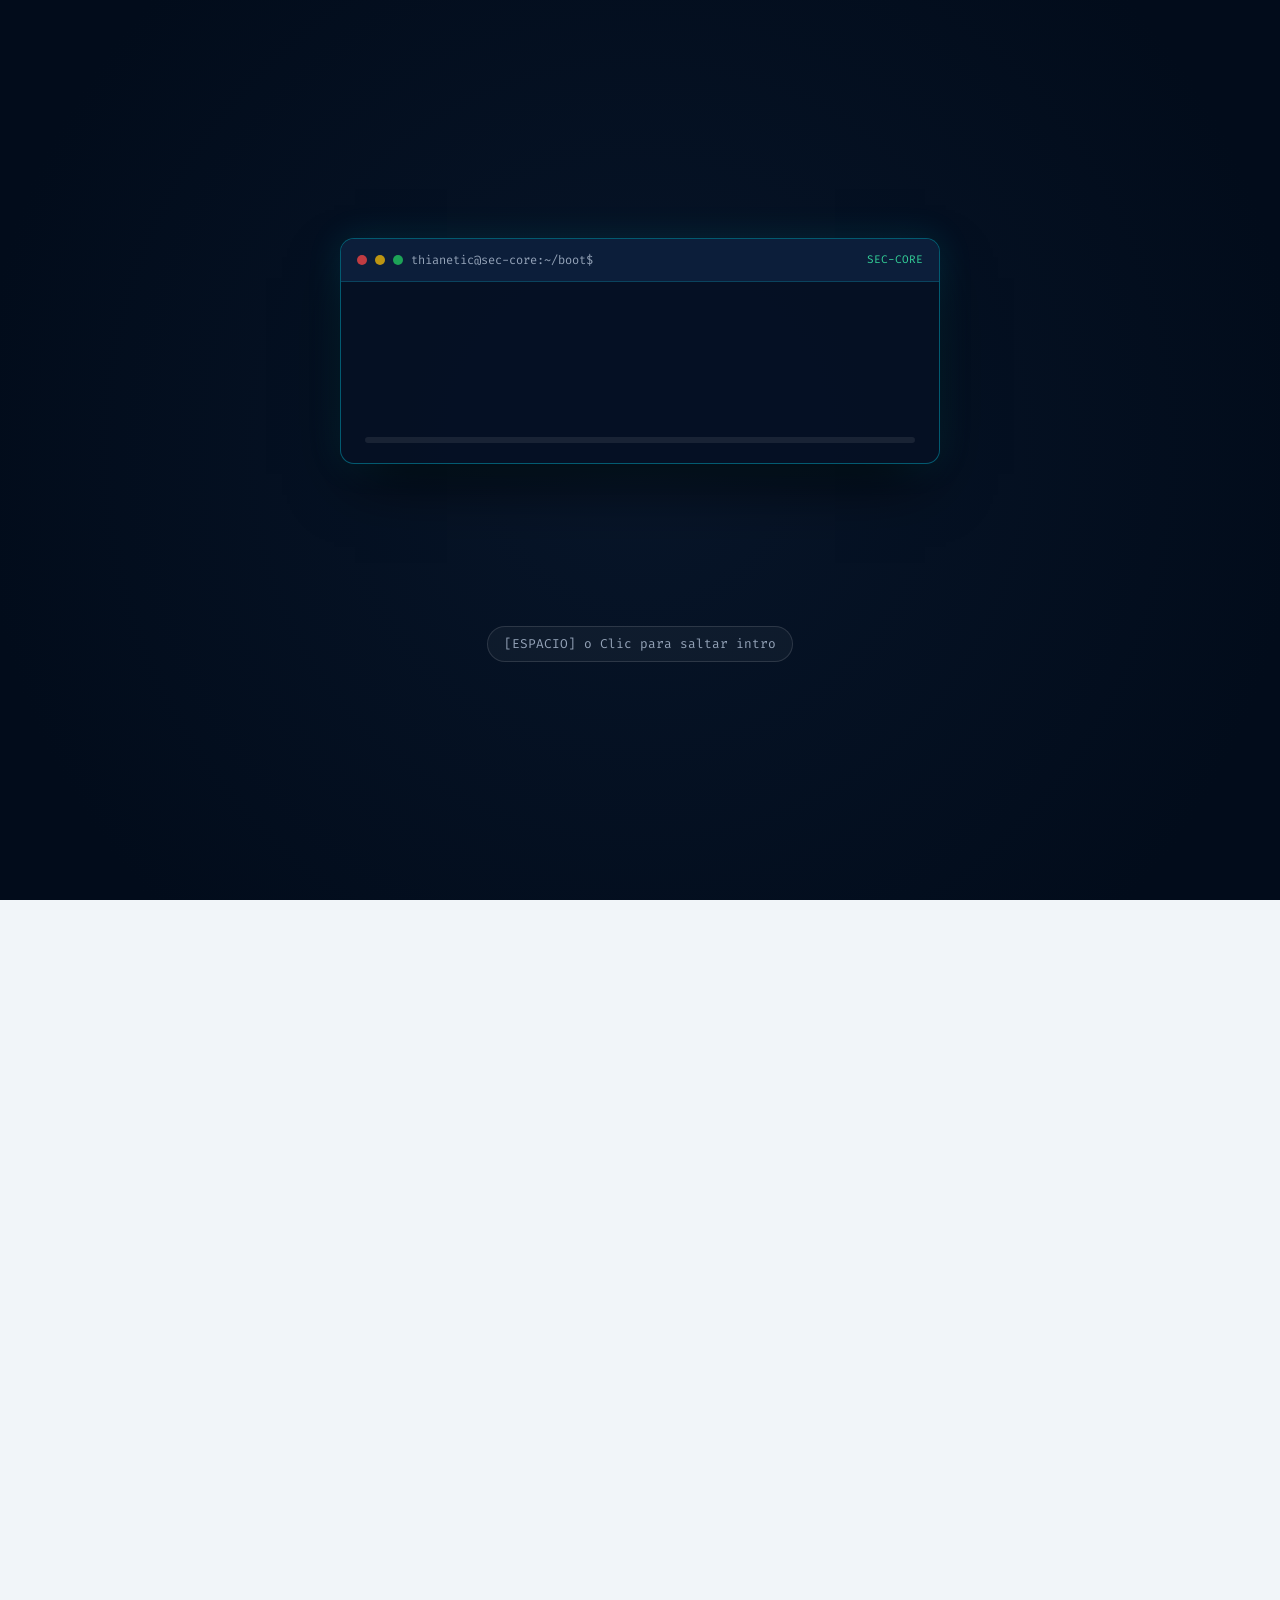
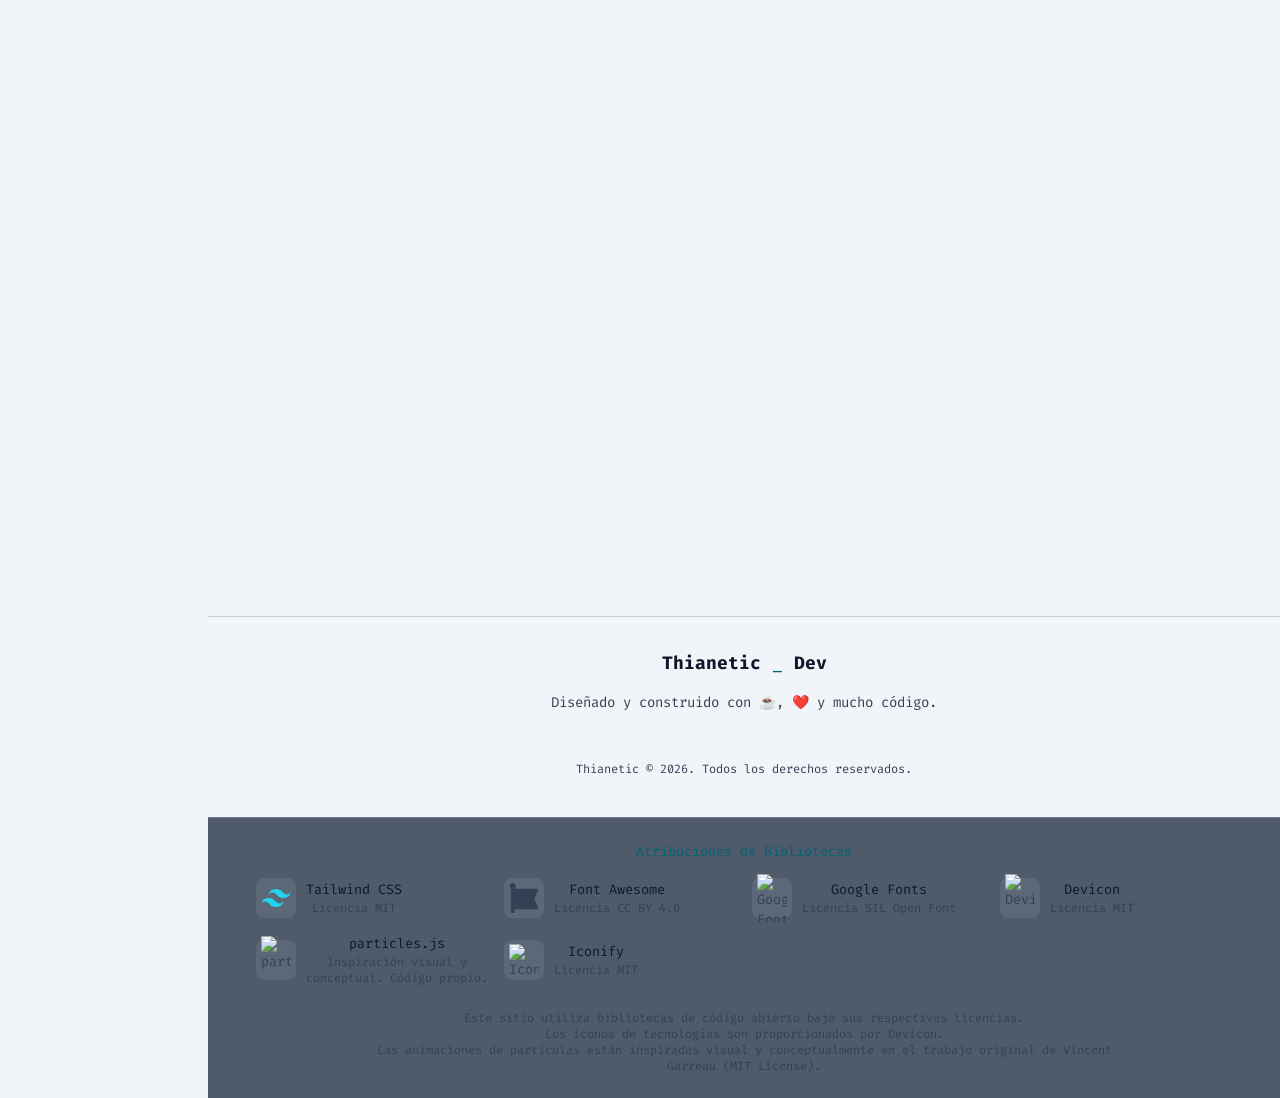
==== commit 1f696292: "refactor(css): phase 4 css architecture sanitation, dead code purge and 404 page" ====
--- a/index.html
+++ b/index.html
@@ -517,7 +517,7 @@
                                                 <!-- Caso A: Registro Horario -->
                                                 <div class="p-3.5 rounded-lg bg-black/40 border border-white/5 project-card cursor-pointer hover:border-accent transition-colors" data-project="sith-horario" data-category="web mobile" tabindex="0" role="button" aria-label="Ver detalles de SaaS Registro Horario SITH">
                                                     <div class="flex items-center justify-between mb-1">
-                                                        <span class="text-xs font-bold text-accent" data-card-title>SaaS Registro Horario SITH</span>
+                                                        <span class="text-xs font-bold text-accent">SaaS Registro Horario SITH</span>
                                                         <span class="text-[11px] font-mono text-cyan-300 bg-cyan-950/60 px-2 py-0.5 rounded">SaaS B2B</span>
                                                     </div>
                                                     <p class="text-xs text-content leading-relaxed mb-2">
@@ -534,7 +534,7 @@
                                                 <!-- Caso B: IoT Agroindustrial -->
                                                 <div class="p-3.5 rounded-lg bg-black/40 border border-white/5 project-card cursor-pointer hover:border-accent transition-colors" data-project="sith-iot" data-category="mobile automation" tabindex="0" role="button" aria-label="Ver detalles de Plataforma IoT de Telemetría y Dosificación Agroindustrial">
                                                     <div class="flex items-center justify-between mb-1">
-                                                        <span class="text-xs font-bold text-emerald-400" data-card-title>Plataforma IoT de Telemetría y Dosificación Agroindustrial (MQTT &amp; Kotlin)</span>
+                                                        <span class="text-xs font-bold text-emerald-400">Plataforma IoT de Telemetría y Dosificación Agroindustrial (MQTT &amp; Kotlin)</span>
                                                         <span class="text-[11px] font-mono text-emerald-300 bg-emerald-950/60 px-2 py-0.5 rounded">IoT &amp; Hardware</span>
                                                     </div>
                                                     <p class="text-xs text-content leading-relaxed mb-2">
--- a/css/variables.css
+++ b/css/variables.css
@@ -13,7 +13,7 @@
         --text-secondary-dark: #8892b0;
         --text-secondary-light: #334155;
         --accent: #00e5ff;
-        --accent-light: #006d7a;
+        --accent-light: #005f6b;
         --card-dark: #0a192f;
         --card-light: #ffffff;
         --line-color-dark: rgba(136, 146, 176, 0.22);
@@ -42,7 +42,7 @@
     @supports (color: oklch(0.85 0.15 200)) {
         :root {
             --accent: oklch(0.86 0.16 205);
-            --accent-light: oklch(0.48 0.11 208);
+            --accent-light: oklch(0.44 0.11 208);
         }
     }
 
@@ -68,6 +68,18 @@
         --terminal-accent: #38bdf8;
         --terminal-emerald: #34d399;
     }
+
+    /* Badges & Chips con ratio WCAG AA >= 4.5:1 en tema claro */
+    html.light-mode .text-emerald-400 { color: #047857; }
+    html.light-mode .text-cyan-400 { color: #0e7490; }
+    html.light-mode .text-amber-400,
+    html.light-mode .text-amber-300 { color: #b45309; }
+    html.light-mode .bg-emerald-500\/10 { background-color: rgba(4, 120, 87, 0.12); border-color: rgba(4, 120, 87, 0.35); }
+    html.light-mode .bg-cyan-500\/10 { background-color: rgba(14, 116, 144, 0.12); border-color: rgba(14, 116, 144, 0.35); }
+    html.light-mode .bg-amber-500\/10 { background-color: rgba(180, 83, 9, 0.12); border-color: rgba(180, 83, 9, 0.35); }
+    html.light-mode .border-emerald-500\/40,
+    html.light-mode .border-emerald-500\/30 { border-color: rgba(4, 120, 87, 0.4); }
+    html.light-mode .border-accent\/30 { border-color: rgba(0, 95, 107, 0.4); }
 
     /* ===== NIVELES DE CONTRASTE SENSIBLES AL TEMA (Hallazgo #5) ===== */
     /* Modo Oscuro - Contraste 1 (Alto) */
@@ -134,7 +146,9 @@
         --line-height: 1.85;
     }
 
-    html.colorblind-friendly #main-content {
+    html.colorblind-friendly #main-content,
+    html.colorblind-friendly header,
+    html.colorblind-friendly #mobile-menu {
         filter: grayscale(100%) contrast(1.15);
     }
 
@@ -146,9 +160,9 @@
         border-radius: 2px;
     }
 
-    html.no-animations *,
-    html.no-animations *::before,
-    html.no-animations *::after {
+    html.reduce-motion *,
+    html.reduce-motion *::before,
+    html.reduce-motion *::after {
         animation: none !important;
         transition: none !important;
     }
--- a/css/base.css
+++ b/css/base.css
@@ -33,7 +33,7 @@
     }
 
     /* Aplicar fuentes consistentes */
-    body, .lateral-nav, .project-card, .cta-btn, .project-btn, .liquid-glass-btn,
+    body, .lateral-nav, .project-card, .project-btn, .liquid-glass-btn,
     .filter-tab, .mobile-nav-link, .project-card li {
         font-family: var(--font-family, 'Inter', sans-serif);
     }
--- a/css/components.css
+++ b/css/components.css
@@ -95,7 +95,7 @@
         border: 1px solid rgba(255, 255, 255, 0.12);
         padding: 0.45rem 1rem;
         border-radius: 9999px;
-        cursor: pointer !important;
+        cursor: pointer;
         animation: bounce 1.5s infinite ease-in-out;
         transition: color 0.2s ease, border-color 0.2s ease;
     }
@@ -405,7 +405,7 @@
         display: flex;
         align-items: center;
         justify-content: center;
-        cursor: pointer !important;
+        cursor: pointer;
         transition: transform 0.25s ease, box-shadow 0.25s ease;
     }
 
@@ -426,7 +426,7 @@
         width: min(320px, calc(100vw - 40px));
         box-shadow: 0 15px 35px rgba(0, 0, 0, 0.45);
         z-index: 1001;
-        cursor: auto !important;
+        cursor: auto;
     }
 
     @supports (anchor-name: --a11y-btn) and (position-anchor: --a11y-btn) {
@@ -458,7 +458,7 @@
         text-align: center;
         font-size: 0.75rem;
         transition: all 0.2s ease;
-        cursor: pointer !important;
+        cursor: pointer;
     }
 
     .access-btn:hover {
@@ -502,7 +502,7 @@
 
     .contact-form-input:user-invalid,
     .contact-form-input[aria-invalid="true"] {
-        border-color: #ef4444 !important;
+        border-color: #ef4444;
         box-shadow: 0 0 0 3px rgba(239, 68, 68, 0.15);
     }
 
@@ -654,7 +654,7 @@
         max-width: 95vw;
         margin: auto;
         overscroll-behavior: contain;
-        cursor: auto !important;
+        cursor: auto;
     }
 
     dialog.modal-dialog::backdrop {
@@ -662,7 +662,7 @@
         backdrop-filter: blur(6px);
         -webkit-backdrop-filter: blur(6px);
         overscroll-behavior: contain;
-        cursor: auto !important;
+        cursor: auto;
     }
 
     dialog:modal,
@@ -671,7 +671,7 @@
     .modal-dialog *,
     #accessibility-menu,
     #accessibility-menu * {
-        cursor: auto !important;
+        cursor: auto;
     }
 
     dialog:modal button,
@@ -683,7 +683,7 @@
     dialog:modal .project-btn,
     .modal-dialog button,
     .modal-dialog a {
-        cursor: pointer !important;
+        cursor: pointer;
     }
 
     body:has(dialog[open]) {
@@ -725,7 +725,7 @@
         justify-content: space-between;
         background: radial-gradient(circle at top right, rgba(16, 185, 129, 0.04), transparent 60%), #050a14;
         color: #10b981;
-        cursor: text !important;
+        cursor: text;
     }
 
     .cli-output-log {
@@ -811,7 +811,7 @@
         caret-color: transparent;
         font-family: 'Fira Code', monospace;
         font-size: 0.85rem;
-        cursor: text !important;
+        cursor: text;
     }
 
     .cli-nav-tooltip {
@@ -936,56 +936,3 @@
         border-color: #cbd5e1 !important;
     }
 }
-
-/* Tokens contextuales y bloques protegidos con alto contraste (>4.5:1 en ambos temas) */
-.hero-terminal-container {
-    background: var(--terminal-bg) !important;
-    border-color: var(--terminal-border) !important;
-    color: var(--terminal-text) !important;
-}
-.hero-terminal-container .terminal-accent {
-    color: var(--terminal-accent) !important;
-}
-.hero-terminal-container .terminal-emerald {
-    color: var(--terminal-emerald) !important;
-}
-.hero-terminal-container .terminal-muted {
-    color: var(--terminal-text-muted) !important;
-}
-
-.attribution-panel {
-    background: var(--terminal-bg) !important;
-    border-color: var(--terminal-border) !important;
-    color: var(--terminal-text) !important;
-}
-.attribution-panel a {
-    color: var(--terminal-accent) !important;
-}
-
-.sith-internal-card {
-    background: var(--terminal-surface) !important;
-    border-color: var(--terminal-border) !important;
-    color: var(--terminal-text) !important;
-}
-
-.badge-status-emerald {
-    background-color: rgba(16, 185, 129, 0.15);
-    border: 1px solid rgba(52, 211, 153, 0.4);
-    color: var(--terminal-emerald) !important;
-}
-
-/* Reglas complementarias para utilidades estáticas faltantes (Punto 8) */
-.bg-emerald-500\/15 { background-color: rgba(16, 185, 129, 0.15) !important; }
-.bg-emerald-500\/80 { background-color: rgba(16, 185, 129, 0.8) !important; }
-.border-accent\/30 { border-color: rgba(0, 229, 255, 0.3) !important; }
-.hover\:bg-accent-hover\/20:hover { background-color: rgba(0, 229, 255, 0.2) !important; }
-.hover\:border-emerald-400:hover { border-color: #34d399 !important; }
-.hover\:text-emerald-400:hover { color: #34d399 !important; }
-.text-slate-300 { color: #cbd5e1 !important; }
-.text-slate-400 { color: #94a3b8 !important; }
-.text-accent\/80 { color: rgba(0, 229, 255, 0.8) !important; }
-.text-accent\/90 { color: rgba(0, 229, 255, 0.9) !important; }
-.focus\:ring-2\/accent:focus { outline: 2px solid var(--accent); outline-offset: 2px; }
-.font-normal { font-weight: 400 !important; }
-.mt-10 { margin-top: 2.5rem !important; }
-.leading-none { line-height: 1 !important; }
--- a/css/animations.css
+++ b/css/animations.css
@@ -138,9 +138,6 @@
         to { transform: translateX(100%); opacity: 0; }
     }
 
-    .notification-enter { animation: slideInRight 0.25s ease-out forwards; }
-    .notification-exit { animation: slideOutRight 0.25s ease-in forwards; }
-
     /* Accesibilidad estricta para reducción de movimiento */
     @media (prefers-reduced-motion: reduce) {
         .animate-on-scroll,
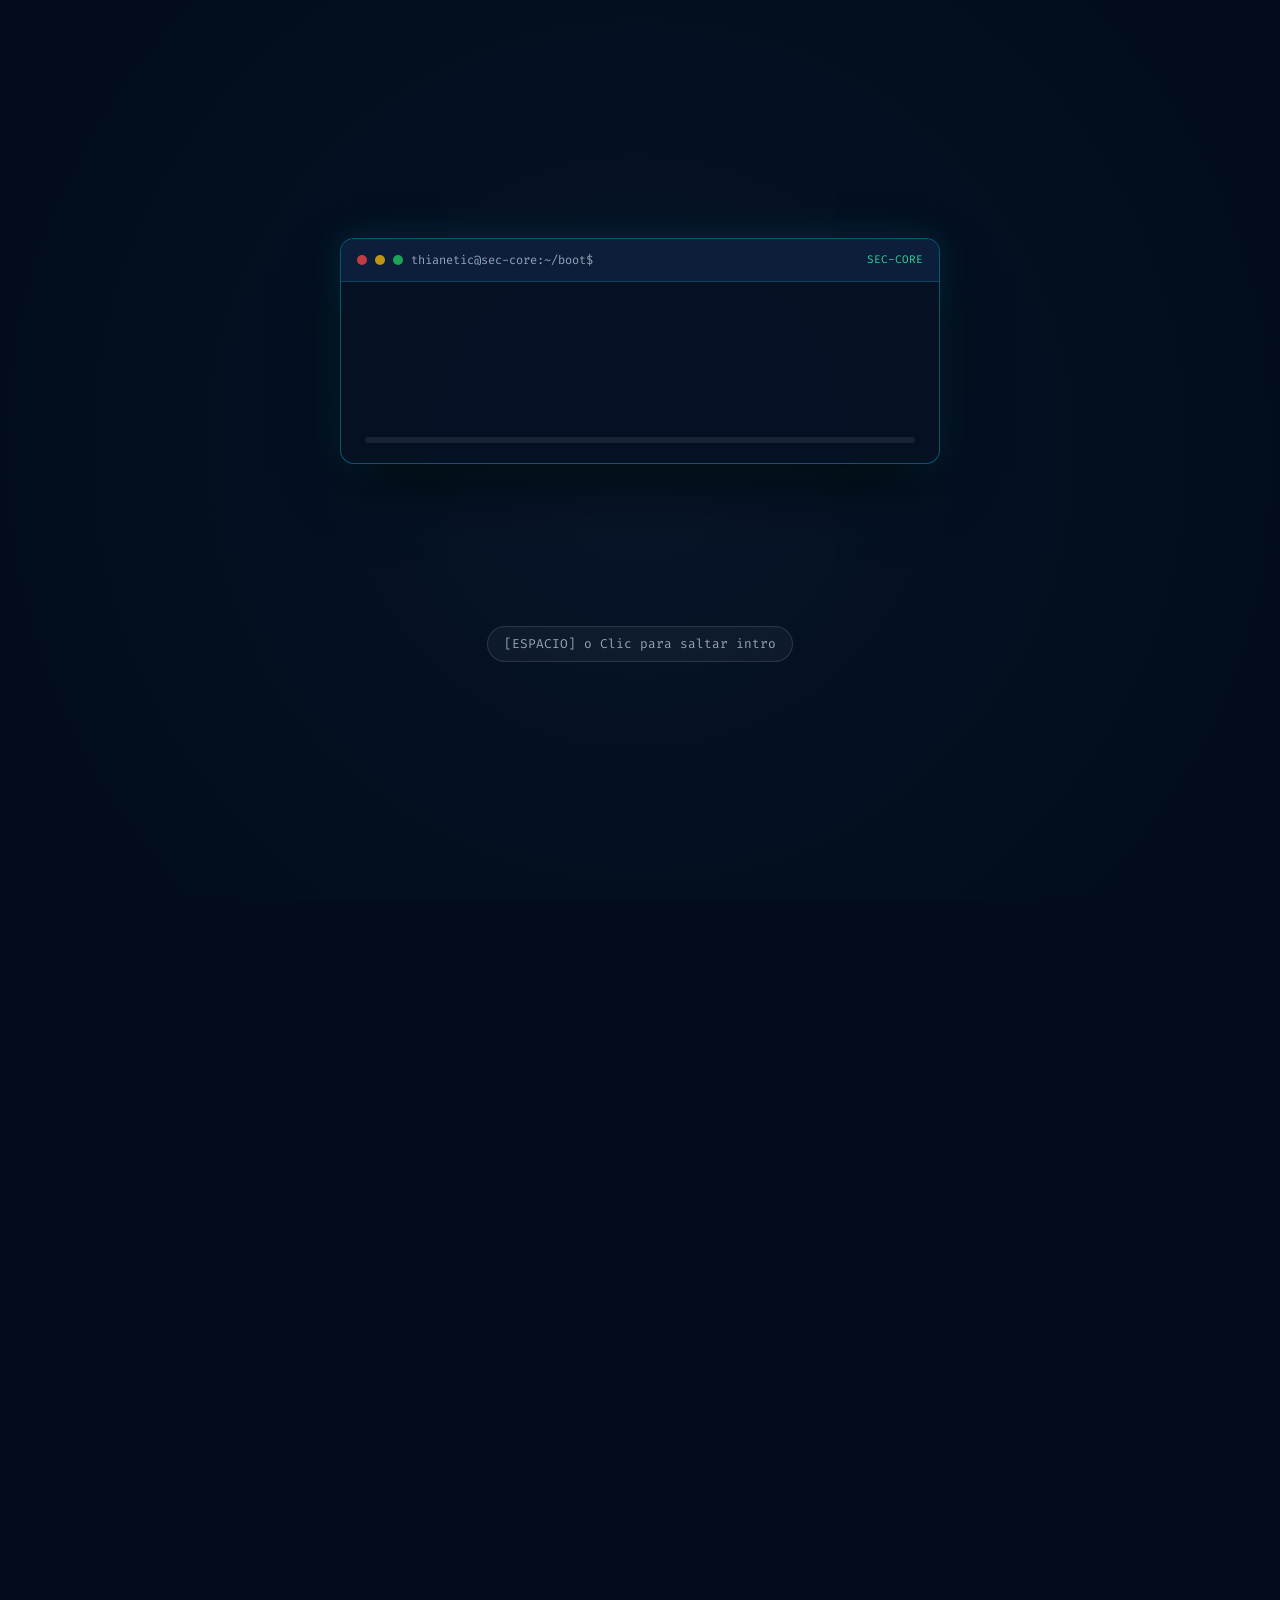
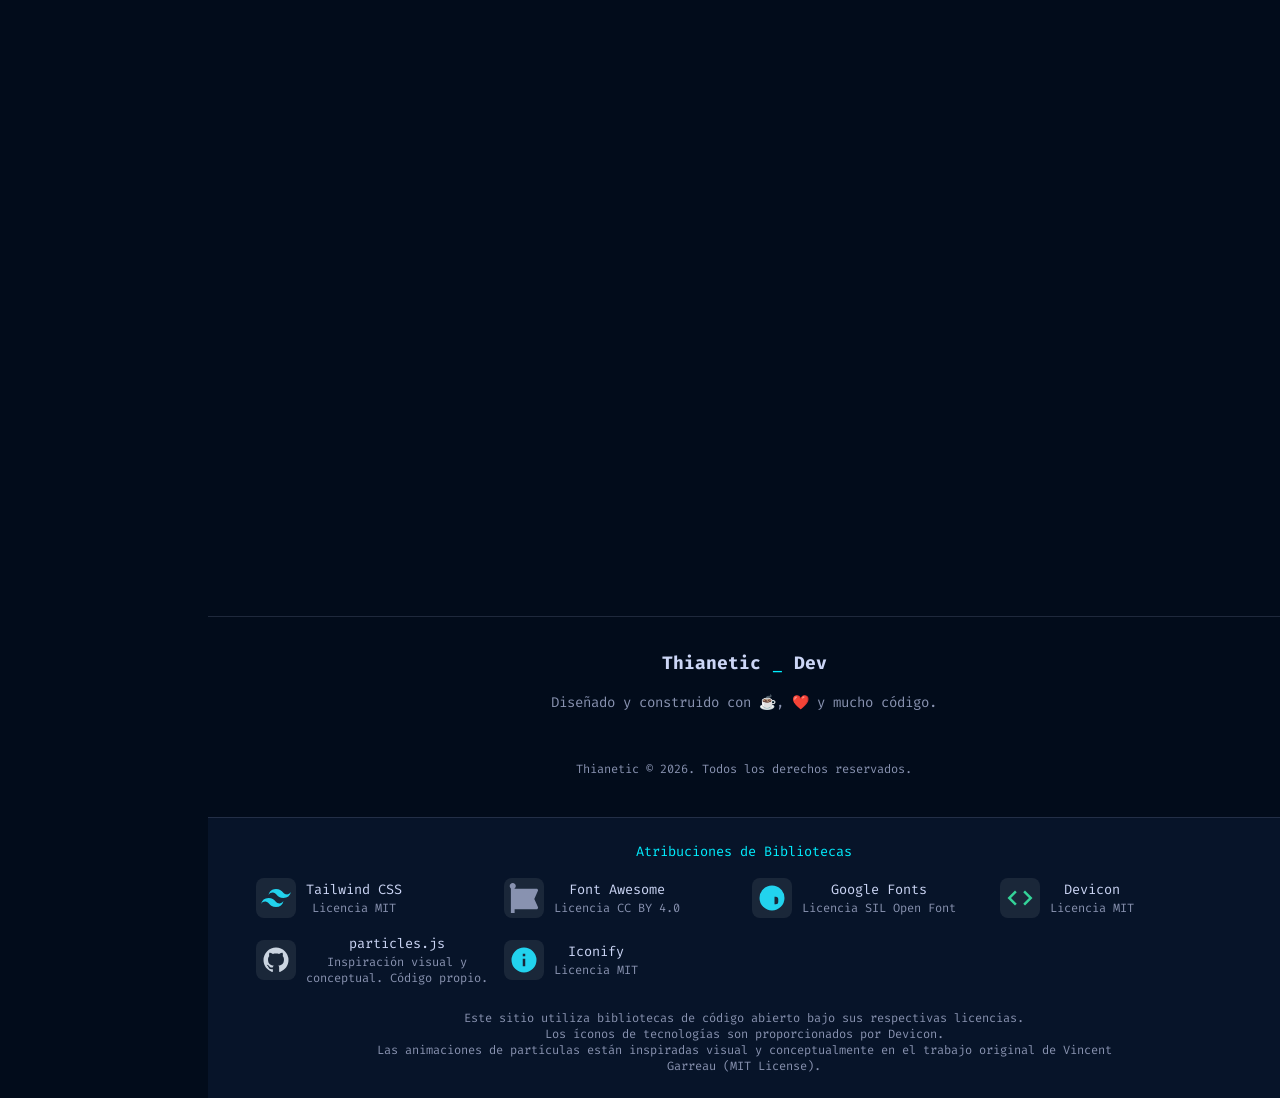
==== commit cc6bf7da: "feat(seo): phase 5 open graph, schema alignment, csp and zero-third-party privacy" ====
--- a/index.html
+++ b/index.html
@@ -6,6 +6,7 @@
     <meta name="color-scheme" content="light dark">
     <meta name="referrer" content="strict-origin-when-cross-origin">
     <title>Thianetic | Desarrollador Multiplataforma &amp; DevSecOps</title>
+    <meta http-equiv="Content-Security-Policy" content="default-src 'self'; script-src 'self' 'sha256-/mEqb8SCGqpTRAuBLcL8KxhlhAULsdav42/6q7PfMUE='; style-src 'self' 'unsafe-inline'; img-src 'self' data:; font-src 'self'; connect-src 'self'; object-src 'none'; base-uri 'self'; form-action 'self' mailto:;">
 
     <!-- ===== SEO & SOCIAL META TAGS (Hallazgo #19) ===== -->
     <meta name="description" content="Portfolio oficial de Thianetic: Desarrollador Multiplataforma & DevSecOps (Backend, Cloud & IoT). Especialista en Debian/Linux hardening, Docker, Node.js (pnpm), Python (uv), Android Kotlin, SQL/NoSQL e IoT MQTT.">
@@ -14,12 +15,15 @@
     <meta property="og:type" content="profile">
     <meta property="og:title" content="Thianetic | Full-Stack & DevSecOps">
     <meta property="og:description" content="Desarrollador Multiplataforma & DevSecOps especializado en backend de alto rendimiento, infraestructura Linux segura, Android nativo (Kotlin) y telemetría IoT.">
-    <meta property="og:image" content="https://thianetic.github.io/img/Thianetic-logo-web.png">
+    <meta property="og:image" content="https://thianetic.github.io/img/og-card.png">
+    <meta property="og:image:width" content="1200">
+    <meta property="og:image:height" content="630">
+    <meta property="og:image:alt" content="Thianetic — Full-Stack Developer & DevSecOps Engineer">
     <meta property="og:url" content="https://thianetic.github.io/">
     <meta name="twitter:card" content="summary_large_image">
     <meta name="twitter:title" content="Thianetic | Full-Stack & DevSecOps">
     <meta name="twitter:description" content="Portfolio y Dossier Técnico: Full-Stack, Android Kotlin, DevSecOps (Linux / Docker), microservicios y sistemas IoT.">
-    <meta name="twitter:image" content="https://thianetic.github.io/img/Thianetic-logo-web.png">
+    <meta name="twitter:image" content="https://thianetic.github.io/img/og-card.png">
 
     <!-- ===== DATOS ESTRUCTURADOS JSON-LD (Schema.org ProfilePage + Person + FAQPage) ===== -->
     <script type="application/ld+json">
@@ -32,7 +36,7 @@
           "url": "https://thianetic.github.io/",
           "name": "Thianetic | Portfolio & Dossier Técnico — Desarrollador Multiplataforma & DevSecOps",
           "inLanguage": "es",
-          "dateModified": "2026-03-29",
+          "dateModified": "2026-11-16",
           "mainEntity": {
             "@id": "https://thianetic.github.io/#person"
           }
@@ -42,7 +46,7 @@
           "@id": "https://thianetic.github.io/#person",
           "name": "Thianetic",
           "url": "https://thianetic.github.io/",
-          "image": "https://thianetic.github.io/img/Thianetic-logo-web.png",
+          "image": "https://thianetic.github.io/img/og-card.png",
           "email": "mailto:thianetic@gmail.com",
           "jobTitle": "Desarrollador de Aplicaciones Multiplataforma (DAM) & Especialista DevSecOps / IoT",
           "description": "Desarrollador Full-Stack, Android Nativo (Kotlin) y DevSecOps con experiencia real en producción aprovisionando y securizando servidores bare-metal Debian 13, arquitecturas Docker, APIs REST y sistemas IoT MQTT.",
@@ -79,7 +83,7 @@
               "name": "¿Qué roles y servicios técnicos cubre Thianetic?",
               "acceptedAnswer": {
                 "@type": "Answer",
-                "text": "Thianetic cubre desarrollo de aplicaciones multiplataforma (Android nativo en Kotlin y aplicaciones web progresivas/modulares), ingeniería backend (APIs REST en PHP y microservicios asíncronos en Python), administración y bastionado DevSecOps de servidores Linux (Debian 13, Docker, Nginx SSL, UFW, Fail2ban) y arquitecturas de telemetría IoT mediante MQTT y Zigbee."
+                "text": "Cubro desarrollo integral de aplicaciones multiplataforma (clientes móviles nativos en Android con Kotlin y aplicaciones web modulares en JavaScript ES6+), diseño e implementación de APIs REST y microservicios (PHP y Python), administración y bastionado DevSecOps de servidores Linux Debian 13 con contenedores Docker y Nginx SSL, así como arquitecturas de telemetría e integración de hardware IoT mediante MQTT y Zigbee."
               }
             },
             {
@@ -87,23 +91,23 @@
               "name": "¿Qué experiencia demostrable tiene en entornos de producción reales?",
               "acceptedAnswer": {
                 "@type": "Answer",
-                "text": "Entre marzo de 2025 y marzo de 2026 desempeñó el rol de Desarrollador Full-Stack y DevSecOps (Desarrollo integral / End-to-End) en SITH, aprovisionando y securizando desde cero un VPS bare-metal en Debian 13 y desplegando en producción una plataforma SaaS B2B de Registro Horario y una plataforma IoT agroindustrial con broker MQTT en Python y app Android en Kotlin."
+                "text": "Entre marzo de 2025 y marzo de 2026 desempeñé el puesto de Desarrollador Full-Stack & DevSecOps Lead en SITH con responsabilidad técnica unipersonal. Aprovisioné y aseguré desde cero un servidor VPS bare-metal en Debian 13 (claves SSH-ed25519, UFW, Fail2ban, Docker, Nginx Reverse Proxy y MariaDB) y llevé a producción dos sistemas clave: una plataforma SaaS B2B de Registro Horario y una plataforma IoT de telemetría y dosificación agroindustrial con broker MQTT en Python, simulador de carga y app Android en Kotlin."
               }
             },
             {
               "@type": "Question",
-              "name": "¿Qué formación académica y calificación obtuvo en su Proyecto de Desarrollo de Aplicaciones Multiplataforma?",
+              "name": "¿Qué formación académica posee y qué hito logró en su Proyecto de Desarrollo DAM?",
               "acceptedAnswer": {
                 "@type": "Answer",
-                "text": "Es Técnico Superior graduado en Desarrollo de Aplicaciones Multiplataforma (CFGS DAM). Su Proyecto de desarrollo de aplicaciones multiplataforma, TicketApp (un ecosistema completo con app nativa Android, panel web administrativo, API REST y persistencia multi-base de datos en SQLite, MariaDB o Firebase), obtuvo la calificación máxima de 10/10 (Matrícula de Honor)."
+                "text": "Soy titulado como Técnico Superior en Desarrollo de Aplicaciones Multiplataforma (CFGS DAM). Mi Proyecto de desarrollo de aplicaciones multiplataforma, TicketApp, fue evaluado con 10/10 (Matrícula de Honor) al presentar un MVP en producción completo: app nativa Android, panel web administrativo, backend RESTful y una capa de persistencia capaz de operar en local (SQLite), en servidor propio (MariaDB/MySQL) o en la nube (Firebase)."
               }
             },
             {
               "@type": "Question",
-              "name": "¿Cuál es su disponibilidad actual y cómo se puede contactar con Thianetic?",
+              "name": "¿Cuál es su disponibilidad actual y cómo contactar directamente?",
               "acceptedAnswer": {
                 "@type": "Answer",
-                "text": "Se encuentra en estado Open to Work con disponibilidad inmediata desde marzo de 2026 para posiciones Full-Stack, Android/Multiplataforma, Backend o DevSecOps, tanto en modalidad remota como híbrida. Se puede contactar directamente en thianetic@gmail.com, mediante LinkedIn (linkedin.com/in/thianetic-dev) o a través del formulario interactivo del portafolio."
+                "text": "Me encuentro en estado Open to Work con disponibilidad de incorporación inmediata (modalidad remota, híbrida o presencial) para roles Full-Stack, Android/Multiplataforma, Backend o DevSecOps. Puedes contactarme directamente en thianetic@gmail.com, a través de LinkedIn o mediante el formulario interactivo de esta web."
               }
             }
           ]
@@ -978,7 +982,7 @@
                             <!-- Linux / Debian -->
                             <div class="tech-card animate-fade-up">
                                 <div class="tech-icon">
-                                    <img loading="lazy" decoding="async" src="https://cdn.jsdelivr.net/gh/devicons/devicon@2.16.0/icons/linux/linux-original.svg" alt="Linux Base" class="w-10 h-10">
+                                    <svg class="w-10 h-10 inline-block text-cyan-400" viewBox="0 0 24 24" fill="currentColor" aria-hidden="true"><path d="M12 2a4.5 4.5 0 0 0-4.5 4.5c0 .64.13 1.25.37 1.8A4.98 4.98 0 0 0 5 13c0 2.2 1.34 4.07 3.23 4.73C8.08 18.3 8 19 8 19.5c0 1.38 1.79 2.5 4 2.5s4-1.12 4-2.5c0-.5-.08-1.2-.23-1.77C17.66 17.07 19 15.2 19 13a4.98 4.98 0 0 0-2.87-4.7c.24-.55.37-1.16.37-1.8A4.5 4.5 0 0 0 12 2zm-1.5 5a1 1 0 1 1 0 2 1 1 0 0 1 0-2zm3 0a1 1 0 1 1 0 2 1 1 0 0 1 0-2z"/></svg>
                                 </div>
                                 <h3 class="tech-name">Linux / Debian</h3>
                                 <p class="tech-category">Base SO &amp; Hardening (12/13)</p>
@@ -996,7 +1000,7 @@
                             <!-- Docker & Compose -->
                             <div class="tech-card animate-fade-up stagger-2">
                                 <div class="tech-icon">
-                                    <img loading="lazy" decoding="async" src="https://cdn.jsdelivr.net/gh/devicons/devicon@2.16.0/icons/docker/docker-original.svg" alt="Docker" class="w-10 h-10">
+                                    <svg class="w-10 h-10 inline-block text-cyan-400" viewBox="0 0 24 24" fill="currentColor" aria-hidden="true"><path d="M13.98 10.02h2.24v2.24H13.98zm-3.04 0h2.24v2.24H10.94zm-3.04 0h2.24v2.24H7.9zm-3.04 0h2.24v2.24H4.86zm9.12-3.04h2.24v2.24h-2.24zm-3.04 0h2.24v2.24H10.94zm-3.04 0h2.24v2.24H7.9zm6.08-3.04h2.24v2.24H13.98zm8.68 8.44c-.45-.34-1.42-.47-2.33-.24-.26-.71-.78-1.29-1.51-1.66l-.59-.3-.33.56c-.52.88-.63 2.05-.28 3.09-.76.43-1.74.68-2.91.68H3.36c-.4 0-.8.04-1.18.12A6.52 6.52 0 0 0 8.5 21.36c5.56 0 9.87-3.47 11.23-7.58.98.08 1.95-.21 2.51-.76l.4-.39-.64-.25z"/></svg>
                                 </div>
                                 <h3 class="tech-name">Docker / Compose</h3>
                                 <p class="tech-category">Aislamiento &amp; Orquestación</p>
@@ -1005,7 +1009,7 @@
                             <!-- Nginx & SSL -->
                             <div class="tech-card animate-fade-up stagger-3">
                                 <div class="tech-icon">
-                                    <img loading="lazy" decoding="async" src="https://cdn.jsdelivr.net/gh/devicons/devicon@2.16.0/icons/nginx/nginx-original.svg" alt="Nginx" class="w-10 h-10">
+                                    <svg class="w-10 h-10 inline-block text-emerald-400" viewBox="0 0 24 24" fill="currentColor" aria-hidden="true"><path d="M12 2L2 7.75v8.5L12 22l10-5.75v-8.5L12 2zm5.72 13.5L8.5 5.5v7l9.22 3zm-9.44-7v7L15.5 18.5V11.5L8.28 8.5z"/></svg>
                                 </div>
                                 <h3 class="tech-name">Nginx</h3>
                                 <p class="tech-category">Reverse Proxy &amp; TLS / Rate Limit</p>
@@ -1014,7 +1018,7 @@
                             <!-- Python & uv -->
                             <div class="tech-card animate-fade-up">
                                 <div class="tech-icon">
-                                    <img loading="lazy" decoding="async" src="https://cdn.jsdelivr.net/gh/devicons/devicon@2.16.0/icons/python/python-original.svg" alt="Python" class="w-10 h-10">
+                                    <svg class="w-10 h-10 inline-block text-cyan-400" viewBox="0 0 24 24" fill="currentColor" aria-hidden="true"><path d="M11.91 2C6.9 2 7.15 4.17 7.15 4.17l.01 2.25h4.84v.69H5.12S2 6.75 2 11.78s2.73 4.9 2.73 4.9h1.63v-2.3s-.09-2.73 2.69-2.73h4.63s2.6 0 2.6-2.55V4.64s.37-2.64-4.47-2.64zm-2.48 1.48c.47 0 .86.39.86.86 0 .48-.39.86-.86.86-.48 0-.86-.38-.86-.86 0-.47.38-.86.86-.86zm2.66 18.52c5.01 0 4.76-2.17 4.76-2.17l-.01-2.25h-4.84v-.69h6.88s3.12.36 3.12-4.67-2.73-4.9-2.73-4.9h-1.63v2.3s.09 2.73-2.69 2.73h-4.63s-2.6 0-2.6 2.55v4.46s-.37 2.64 4.47 2.64zm2.48-1.48c-.47 0-.86-.39-.86-.86 0-.48.39-.86.86-.86.48 0 .86.38.86.86 0 .47-.38.86-.86.86z"/></svg>
                                 </div>
                                 <h3 class="tech-name">Python (Astral uv)</h3>
                                 <p class="tech-category">FastAPI · TUI · AsyncIO · Criptografía</p>
@@ -1023,7 +1027,7 @@
                             <!-- Node.js & pnpm -->
                             <div class="tech-card animate-fade-up stagger-1">
                                 <div class="tech-icon">
-                                    <img loading="lazy" decoding="async" src="https://cdn.jsdelivr.net/gh/devicons/devicon@2.16.0/icons/nodejs/nodejs-original.svg" alt="Node.js" class="w-10 h-10">
+                                    <svg class="w-10 h-10 inline-block text-emerald-400" viewBox="0 0 24 24" fill="currentColor" aria-hidden="true"><path d="M12 2a1.5 1.5 0 0 0-.76.21L3.76 6.47A1.5 1.5 0 0 0 3 7.77v8.46a1.5 1.5 0 0 0 .76 1.3l7.48 4.26a1.5 1.5 0 0 0 1.52 0l7.48-4.26a1.5 1.5 0 0 0 .76-1.3V7.77a1.5 1.5 0 0 0-.76-1.3L12.76 2.21A1.5 1.5 0 0 0 12 2zm0 2.58l6 3.42v6.84L12 18.26l-6-3.42V8l6-3.42z"/></svg>
                                 </div>
                                 <h3 class="tech-name">Node.js (pnpm)</h3>
                                 <p class="tech-category">Fastify · Prisma · Lucia Auth</p>
@@ -1032,7 +1036,7 @@
                             <!-- JavaScript & Vite -->
                             <div class="tech-card animate-fade-up stagger-2">
                                 <div class="tech-icon">
-                                    <img loading="lazy" decoding="async" src="https://cdn.jsdelivr.net/gh/devicons/devicon@2.16.0/icons/vitejs/vitejs-original.svg" alt="Vite" class="w-10 h-10">
+                                    <svg class="w-10 h-10 inline-block text-cyan-400" viewBox="0 0 24 24" fill="currentColor" aria-hidden="true"><path d="M21.45 3.3a.75.75 0 0 0-.8-.11L12.5 7.42 4.35 3.19a.75.75 0 0 0-1.07.78l2.7 15.42a.75.75 0 0 0 .61.61l5.22 1a.75.75 0 0 0 .38 0l5.22-1a.75.75 0 0 0 .61-.61l2.7-15.42a.75.75 0 0 0-.27-.67zM13 14.5l-2 3.5v-4.5H9l3-5.5v4.5h2z"/></svg>
                                 </div>
                                 <h3 class="tech-name">JavaScript &amp; Vite</h3>
                                 <p class="tech-category">ES2025 · Web Components · SharedWorkers</p>
@@ -1041,7 +1045,7 @@
                             <!-- Kotlin & Android -->
                             <div class="tech-card animate-fade-up stagger-3">
                                 <div class="tech-icon">
-                                    <img loading="lazy" decoding="async" src="https://cdn.jsdelivr.net/gh/devicons/devicon@2.16.0/icons/kotlin/kotlin-original.svg" alt="Kotlin" class="w-10 h-10">
+                                    <svg class="w-10 h-10 inline-block text-cyan-400" viewBox="0 0 24 24" fill="currentColor" aria-hidden="true"><path d="M22 2H2v20h20L12 12l10-10zm-10 10L2 22V2l10 10z"/></svg>
                                 </div>
                                 <h3 class="tech-name">Kotlin / Android</h3>
                                 <p class="tech-category">Android SDK Nativo · Room / SQLite</p>
@@ -1050,7 +1054,7 @@
                             <!-- SQL & Bases de Datos -->
                             <div class="tech-card animate-fade-up">
                                 <div class="tech-icon">
-                                    <img loading="lazy" decoding="async" src="https://cdn.jsdelivr.net/gh/devicons/devicon@2.16.0/icons/postgresql/postgresql-original.svg" alt="PostgreSQL" class="w-10 h-10">
+                                    <svg class="w-10 h-10 inline-block text-cyan-400" viewBox="0 0 24 24" fill="currentColor" aria-hidden="true"><path d="M12 2C6.48 2 2 6.48 2 12s4.48 10 10 10 10-4.48 10-10S17.52 2 12 2zm1 17.93c-3.95-.49-7-3.85-7-7.93 0-.62.08-1.21.21-1.79L9 15v1c0 1.1.9 2 2 2v1.93zm6.9-2.54c-.26-.81-1-1.39-1.9-1.39h-1v-3c0-.55-.45-1-1-1H8v-2h2c.55 0 1-.45 1-1V7h2c1.1 0 2-.9 2-2v-.41c2.93 1.19 5 4.06 5 7.41 0 2.08-.8 3.97-2.1 5.39z"/></svg>
                                 </div>
                                 <h3 class="tech-name">PostgreSQL / MariaDB</h3>
                                 <p class="tech-category">SQLite WAL · SQLCipher · Redis</p>
@@ -1059,7 +1063,7 @@
                             <!-- Automatización & Shell -->
                             <div class="tech-card animate-fade-up stagger-1">
                                 <div class="tech-icon">
-                                    <img loading="lazy" decoding="async" src="https://cdn.jsdelivr.net/gh/devicons/devicon@2.16.0/icons/bash/bash-original.svg" alt="Bash & PowerShell" class="w-10 h-10">
+                                    <svg class="w-10 h-10 inline-block text-emerald-400" viewBox="0 0 24 24" fill="currentColor" aria-hidden="true"><path d="M20 4H4c-1.1 0-2 .9-2 2v12c0 1.1.9 2 2 2h16c1.1 0 2-.9 2-2V6c0-1.1-.9-2-2-2zm-9 12H7v-2h4v2zm-2.29-3.71L5.41 9l3.3-3.29 1.41 1.41L7.83 9l2.29 2.29-1.41 1.42z"/></svg>
                                 </div>
                                 <h3 class="tech-name">Bash &amp; PowerShell</h3>
                                 <p class="tech-category">Cron · Logrotate · Batch · Serv. Win</p>
@@ -1077,7 +1081,7 @@
                             <!-- Gráficos & 3D -->
                             <div class="tech-card animate-fade-up stagger-3">
                                 <div class="tech-icon">
-                                    <img loading="lazy" decoding="async" src="https://cdn.jsdelivr.net/gh/devicons/devicon@2.16.0/icons/threejs/threejs-original.svg" alt="Three.js & Unity" class="w-10 h-10">
+                                    <svg class="w-10 h-10 inline-block text-cyan-400" viewBox="0 0 24 24" fill="currentColor" aria-hidden="true"><path d="M12 2L1 21h22L12 2zm0 4.24L19.26 19H4.74L12 6.24z"/></svg>
                                 </div>
                                 <h3 class="tech-name">Three.js &amp; Unity C#</h3>
                                 <p class="tech-category">Simulación 2D/3D &amp; Canvas 60 FPS</p>
@@ -1214,7 +1218,7 @@
                             </div>
                             <div class="attribution-item">
                                 <div class="attribution-logo">
-                                    <img loading="lazy" decoding="async" src="https://cdn.jsdelivr.net/gh/devicons/devicon@2.16.0/icons/google/google-original.svg" alt="Google Fonts" width="30" height="18" class="w-12 h-12">
+                                    <svg class="w-10 h-10 text-cyan-400 inline-block" viewBox="0 0 24 24" fill="currentColor" aria-label="Google Fonts"><path d="M12 2a10 10 0 1 0 10 10A10 10 0 0 0 12 2zm1 14.93V11h-2v2h-1v-2H9v5h1v-1h2v1zm4-1.93a2 2 0 0 1-2 2h-1v-6h1a2 2 0 0 1 2 2z"/></svg>
                                 </div>
                                 <div>
                                     <a href="https://fonts.google.com" target="_blank" rel="noopener noreferrer" class="text-[var(--text-primary-dark)] hover:text-accent">Google Fonts</a>
@@ -1223,7 +1227,7 @@
                             </div>
                             <div class="attribution-item">
                                 <div class="attribution-logo">
-                                    <img loading="lazy" decoding="async" src="https://cdn.jsdelivr.net/gh/devicons/devicon@2.16.0/icons/devicon/devicon-original.svg" alt="Devicon" width="30" height="18" class="w-12 h-12">
+                                    <svg class="w-10 h-10 text-emerald-400 inline-block" viewBox="0 0 24 24" fill="currentColor" aria-label="Devicon"><path d="M9.4 16.6L4.8 12l4.6-4.6L8 6l-6 6 6 6 1.4-1.4zm5.2 0l4.6-4.6-4.6-4.6L16 6l6 6-6 6-1.4-1.4z"/></svg>
                                 </div>
                                 <div>
                                     <a href="https://devicon.dev" target="_blank" rel="noopener noreferrer" class="text-[var(--text-primary-dark)] hover:text-accent">Devicon</a>
@@ -1232,7 +1236,7 @@
                             </div>
                             <div class="attribution-item">
                                 <div class="attribution-logo">
-                                    <img loading="lazy" decoding="async" src="https://cdn.jsdelivr.net/gh/devicons/devicon@2.16.0/icons/github/github-original.svg" alt="particles.js" width="30" height="18" class="w-12 h-12">
+                                    <svg class="w-10 h-10 text-slate-300 inline-block" viewBox="0 0 24 24" fill="currentColor" aria-label="particles.js"><path d="M12 2A10 10 0 0 0 2 12c0 4.42 2.87 8.17 6.84 9.5.5.08.66-.23.66-.5v-1.69c-2.77.6-3.36-1.34-3.36-1.34-.46-1.16-1.11-1.47-1.11-1.47-.91-.62.07-.6.07-.6 1 .07 1.53 1.03 1.53 1.03.87 1.52 2.34 1.07 2.91.83.1-.65.35-1.09.63-1.34-2.22-.25-4.55-1.11-4.55-4.92 0-1.11.38-2 1.03-2.71-.1-.25-.45-1.29.1-2.64 0 0 .84-.27 2.75 1.02.79-.22 1.65-.33 2.5-.33.85 0 1.71.11 2.5.33 1.91-1.29 2.75-1.02 2.75-1.02.55 1.35.2 2.39.1 2.64.65.71 1.03 1.6 1.03 2.71 0 3.82-2.34 4.66-4.57 4.91.36.31.69.92.69 1.85V21c0 .27.16.59.67.5C19.14 20.16 22 16.42 22 12A10 10 0 0 0 12 2z"/></svg>
                                 </div>
                                 <div>
                                     <a href="https://vincentgarreau.com/particles.js/" target="_blank" rel="noopener noreferrer" class="text-[var(--text-primary-dark)] hover:text-accent">particles.js</a>
@@ -1241,7 +1245,7 @@
                             </div>
                             <div class="attribution-item">
                                 <div class="attribution-logo">
-                                    <img loading="lazy" decoding="async" src="https://iconify.design/favicon.svg" alt="Iconify" width="30" height="18" class="w-12">
+                                    <svg class="w-10 h-10 text-cyan-400 inline-block" viewBox="0 0 24 24" fill="currentColor" aria-label="Iconify"><path d="M12 2a10 10 0 1 0 10 10A10 10 0 0 0 12 2zm1 15h-2v-6h2zm0-8h-2V7h2z"/></svg>
                                 </div>
                                 <div>
                                     <a href="https://iconify.design/" target="_blank" rel="noopener noreferrer" class="text-[var(--text-primary-dark)] hover:text-accent">Iconify</a>
@@ -1513,7 +1517,8 @@
             <div class="p-6 text-[var(--text-secondary-dark)] space-y-4">
                 <h3 class="text-lg font-bold text-[var(--text-primary-dark)]">Información sobre el tratamiento de datos personales</h3>
                 <p><strong>Responsable del tratamiento:</strong> Thianetic (Desarrollador de Software)</p>
-                <p><strong>Arquitectura sin intermediarios (Direct Mail Composer):</strong> Este formulario opera exclusivamente en el navegador del usuario como compositor de correo electrónico directo (<code class="font-mono text-accent">mailto:</code>). Ningún dato introducido se almacena en bases de datos intermedias ni se transmite a servidores de terceros.</p>
+                <p><strong>Arquitectura de Privacidad Cero-Terceros (Zero-Tracking & Zero-CDN):</strong> Este sitio web opera con una estricta política de privacidad desde el diseño (Privacy by Design). No se emplean cookies de rastreo, analítica externa, píxeles de seguimiento ni conexiones a redes publicitarias o CDNs de terceros. Todas las tipografías, iconos, hojas de estilo y activos se sirven de forma 100% local desde el propio origen.</p>
+                <p><strong>Compositor de correo sin intermediarios (Direct Mail Composer):</strong> El formulario de contacto opera exclusivamente en el navegador como compositor de correo electrónico directo (<code class="font-mono text-accent">mailto:</code>). Ningún dato introducido se almacena en bases de datos intermedias ni se transmite a servidores de terceros.</p>
                 <p><strong>Finalidad del tratamiento:</strong> Al enviar el correo desde su cliente de email a <span class="text-accent font-mono">thianetic@gmail.com</span>, los datos serán tratados únicamente para:</p>
                 <ul class="list-disc list-inside ml-4 space-y-1">
                     <li>Responder a las consultas técnicas y solicitudes recibidas</li>
--- a/css/components.css
+++ b/css/components.css
@@ -547,9 +547,10 @@
     /* ===== 9. BURBUJAS, ATRIBUCIONES & TOOLTIPS ===== */
     .tech-bubble {
         position: absolute;
-        width: 38px;
-        height: 38px;
-        border-radius: 50%;
+        min-width: 34px;
+        height: 28px;
+        padding: 0 8px;
+        border-radius: 9999px;
         display: flex;
         align-items: center;
         justify-content: center;
@@ -562,10 +563,12 @@
         opacity: 0;
     }
 
-    .tech-bubble img {
-        width: 22px;
-        height: 22px;
-        object-fit: contain;
+    .tech-bubble .bubble-tag {
+        font-family: 'Fira Code', monospace;
+        font-size: 0.65rem;
+        font-weight: 700;
+        color: var(--accent);
+        white-space: nowrap;
     }
 
     @keyframes bubble-rise {
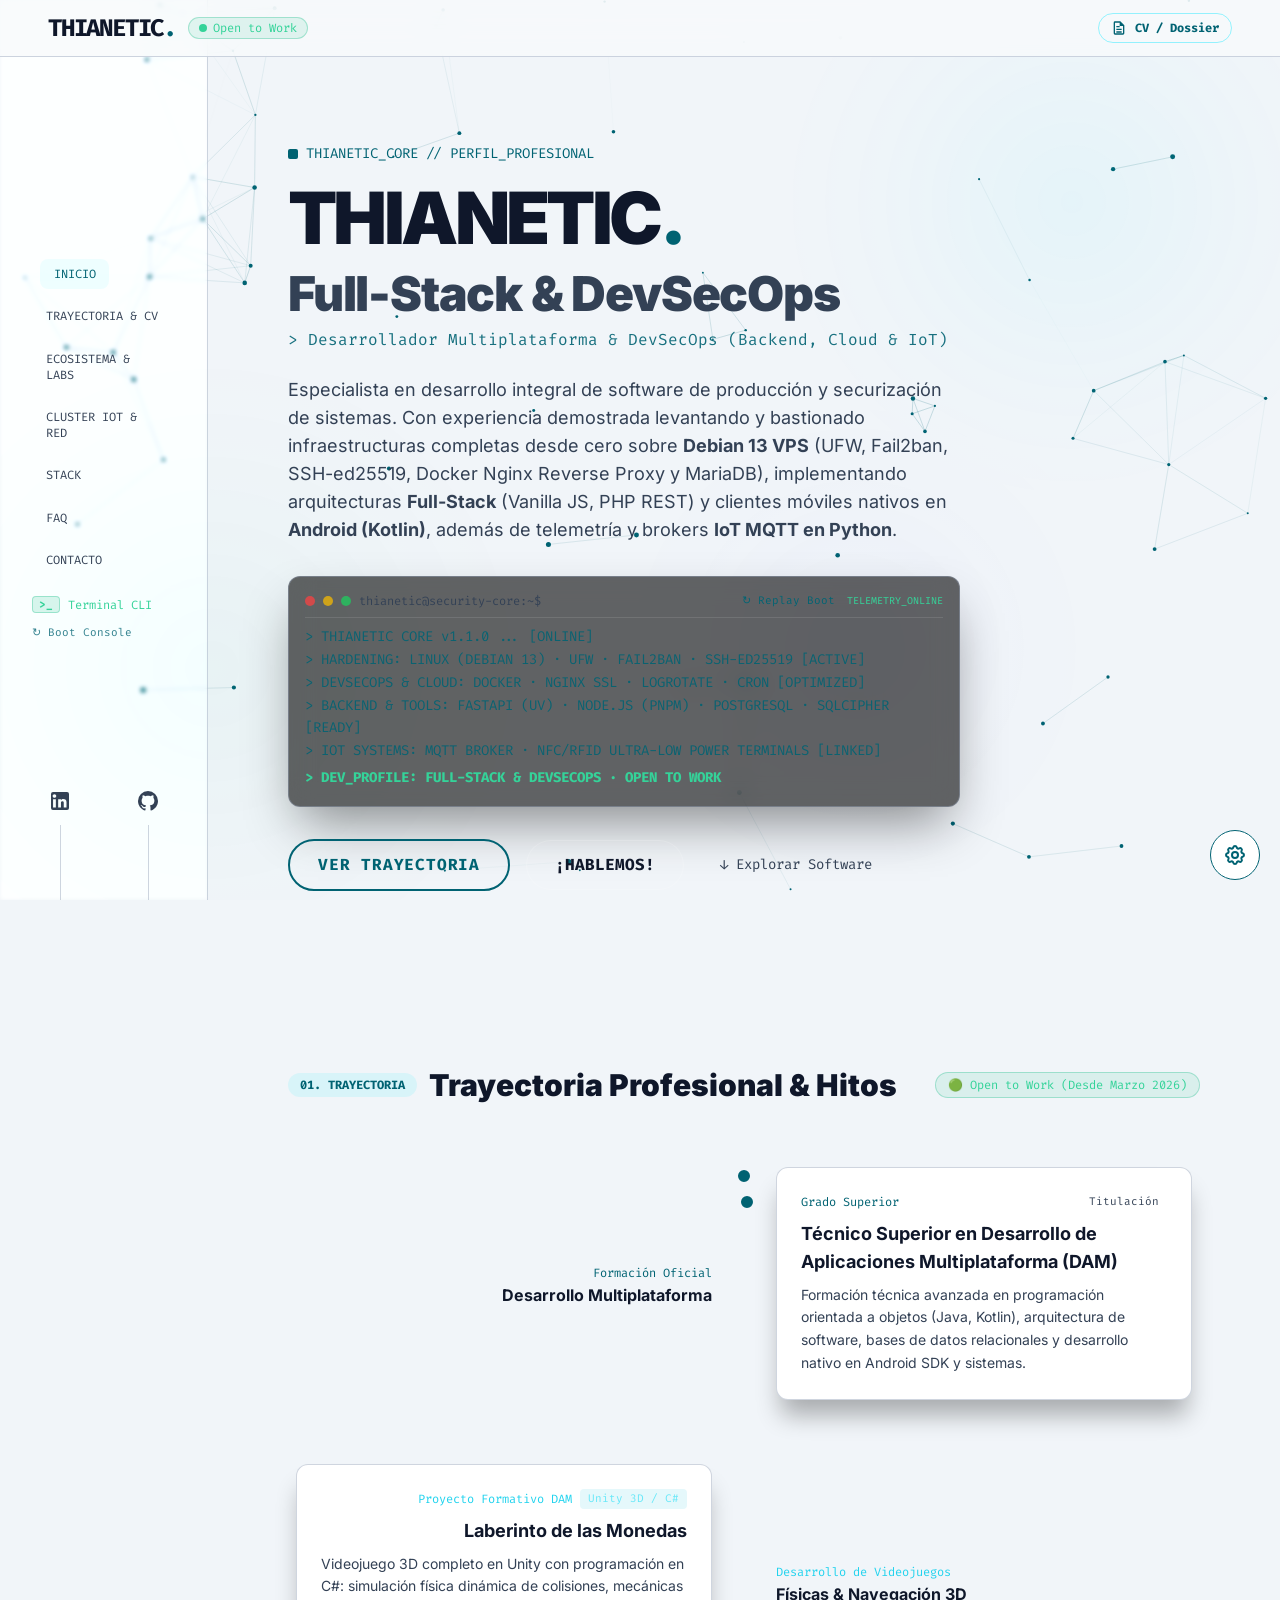
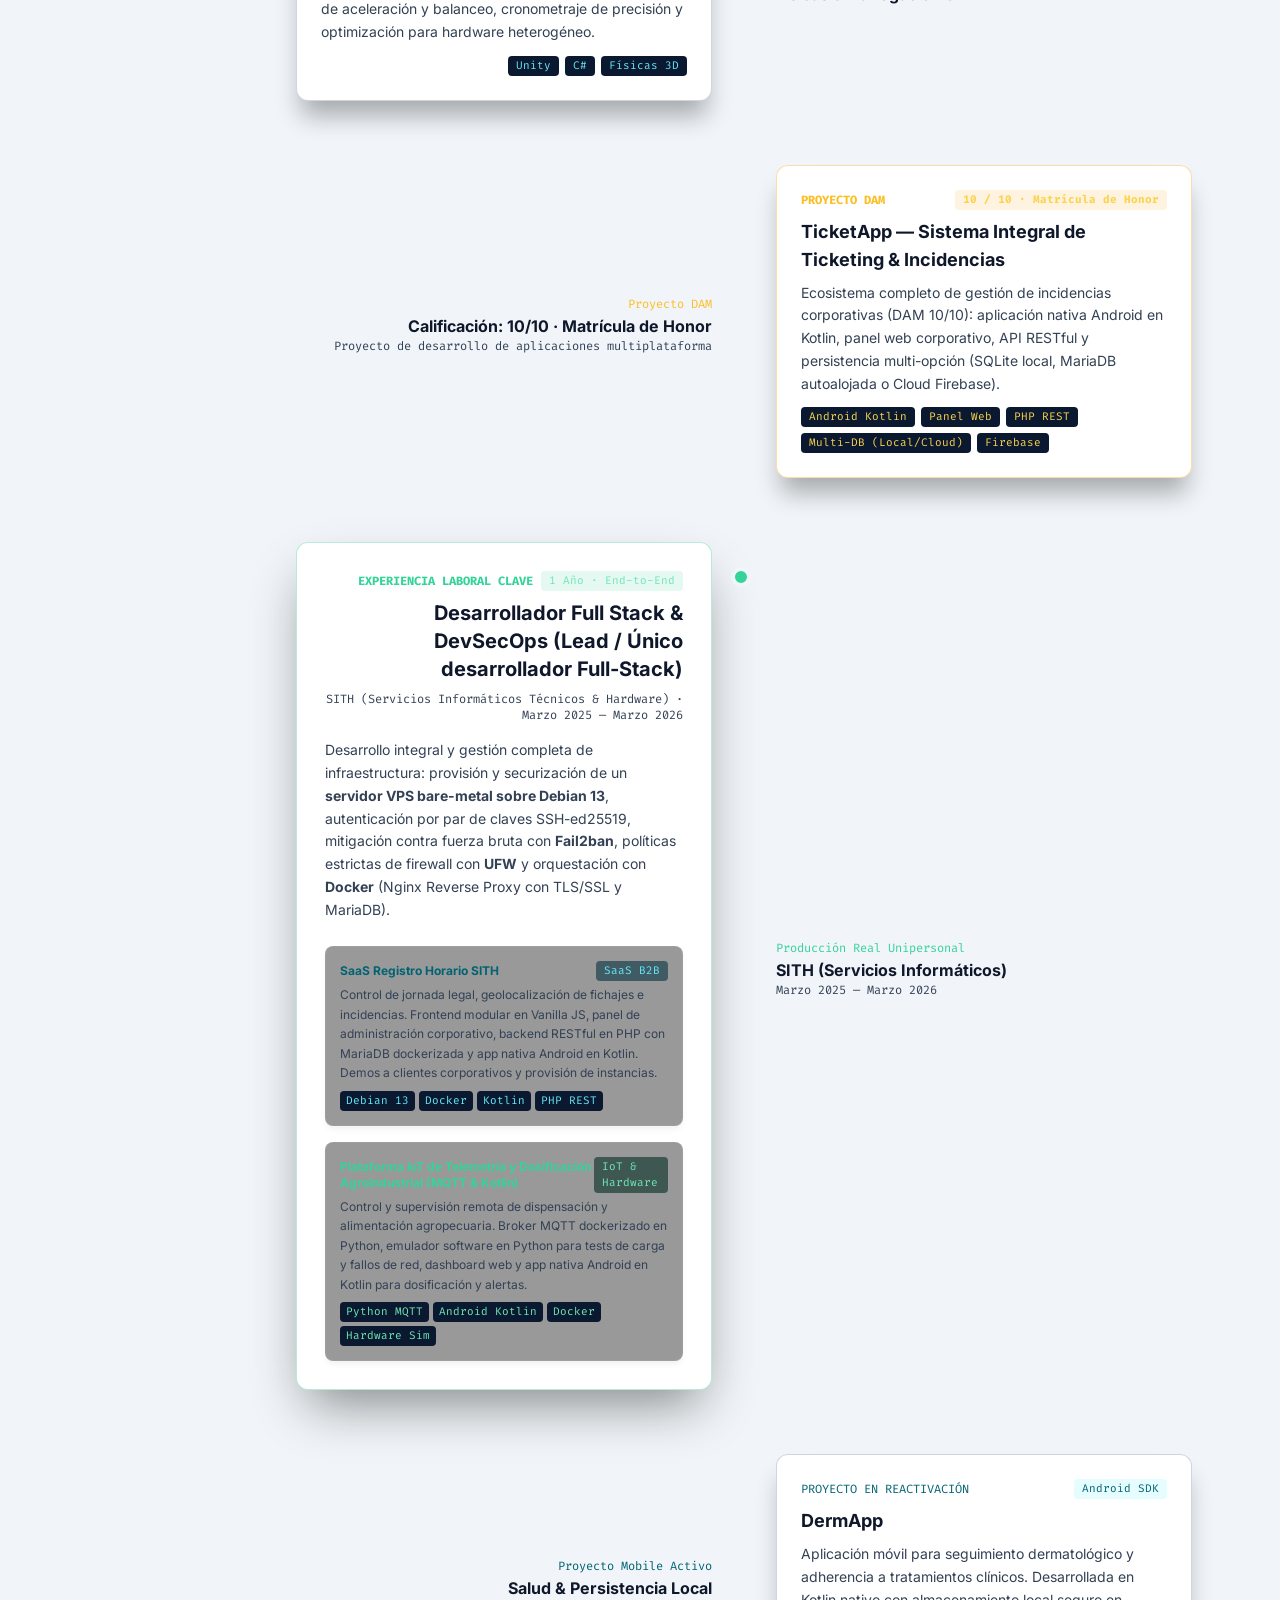
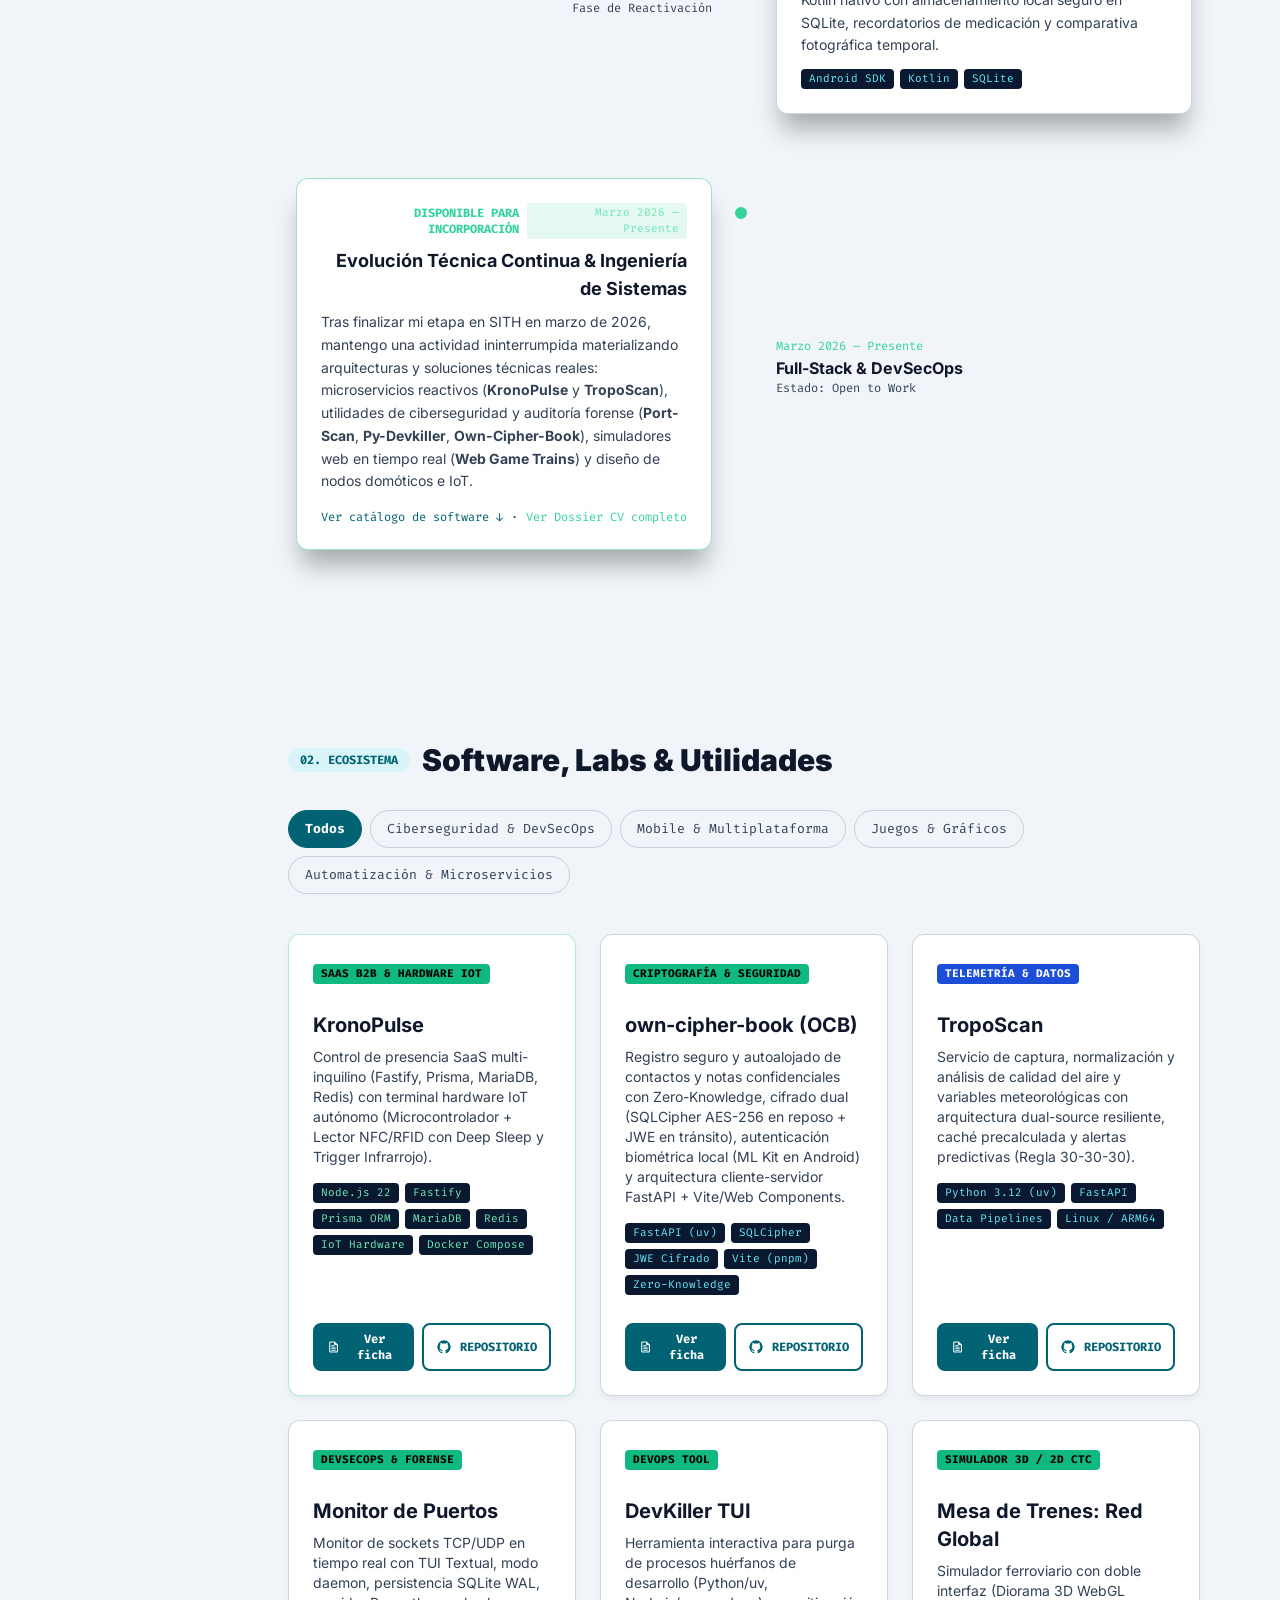
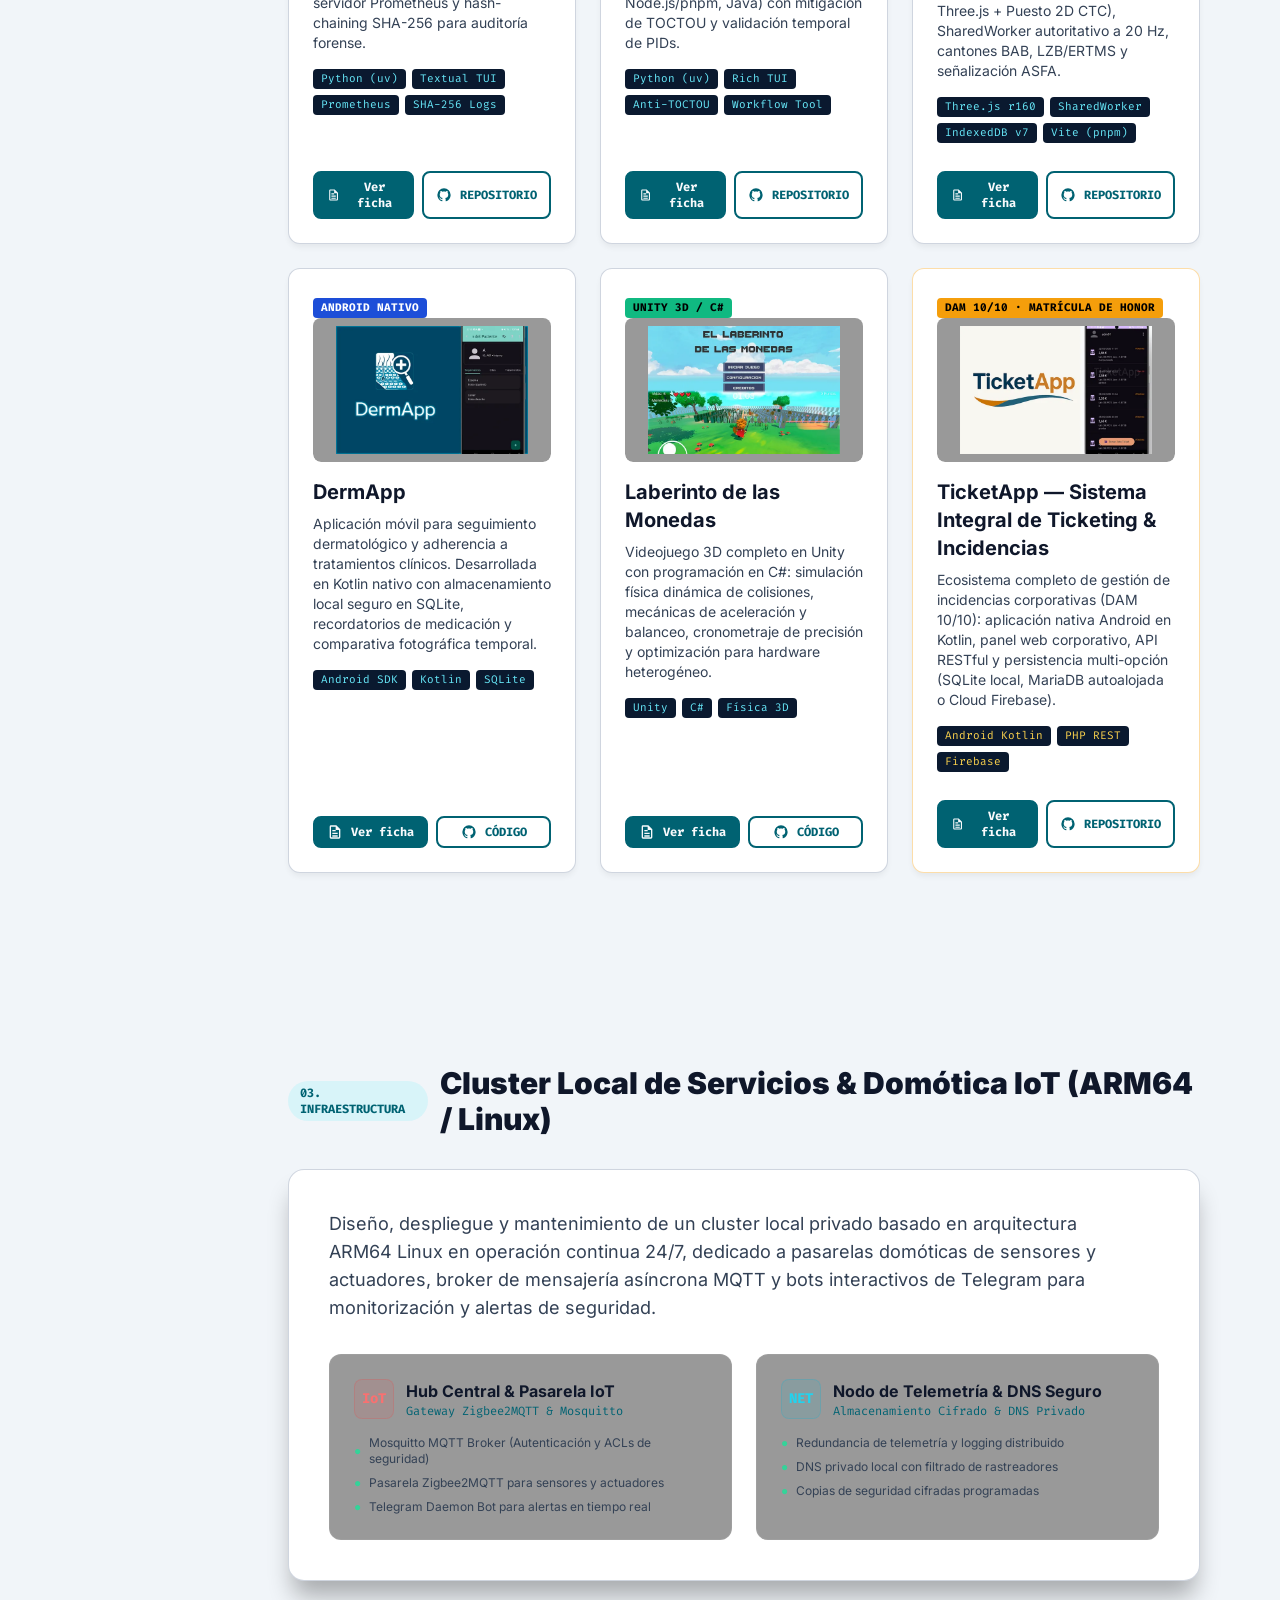
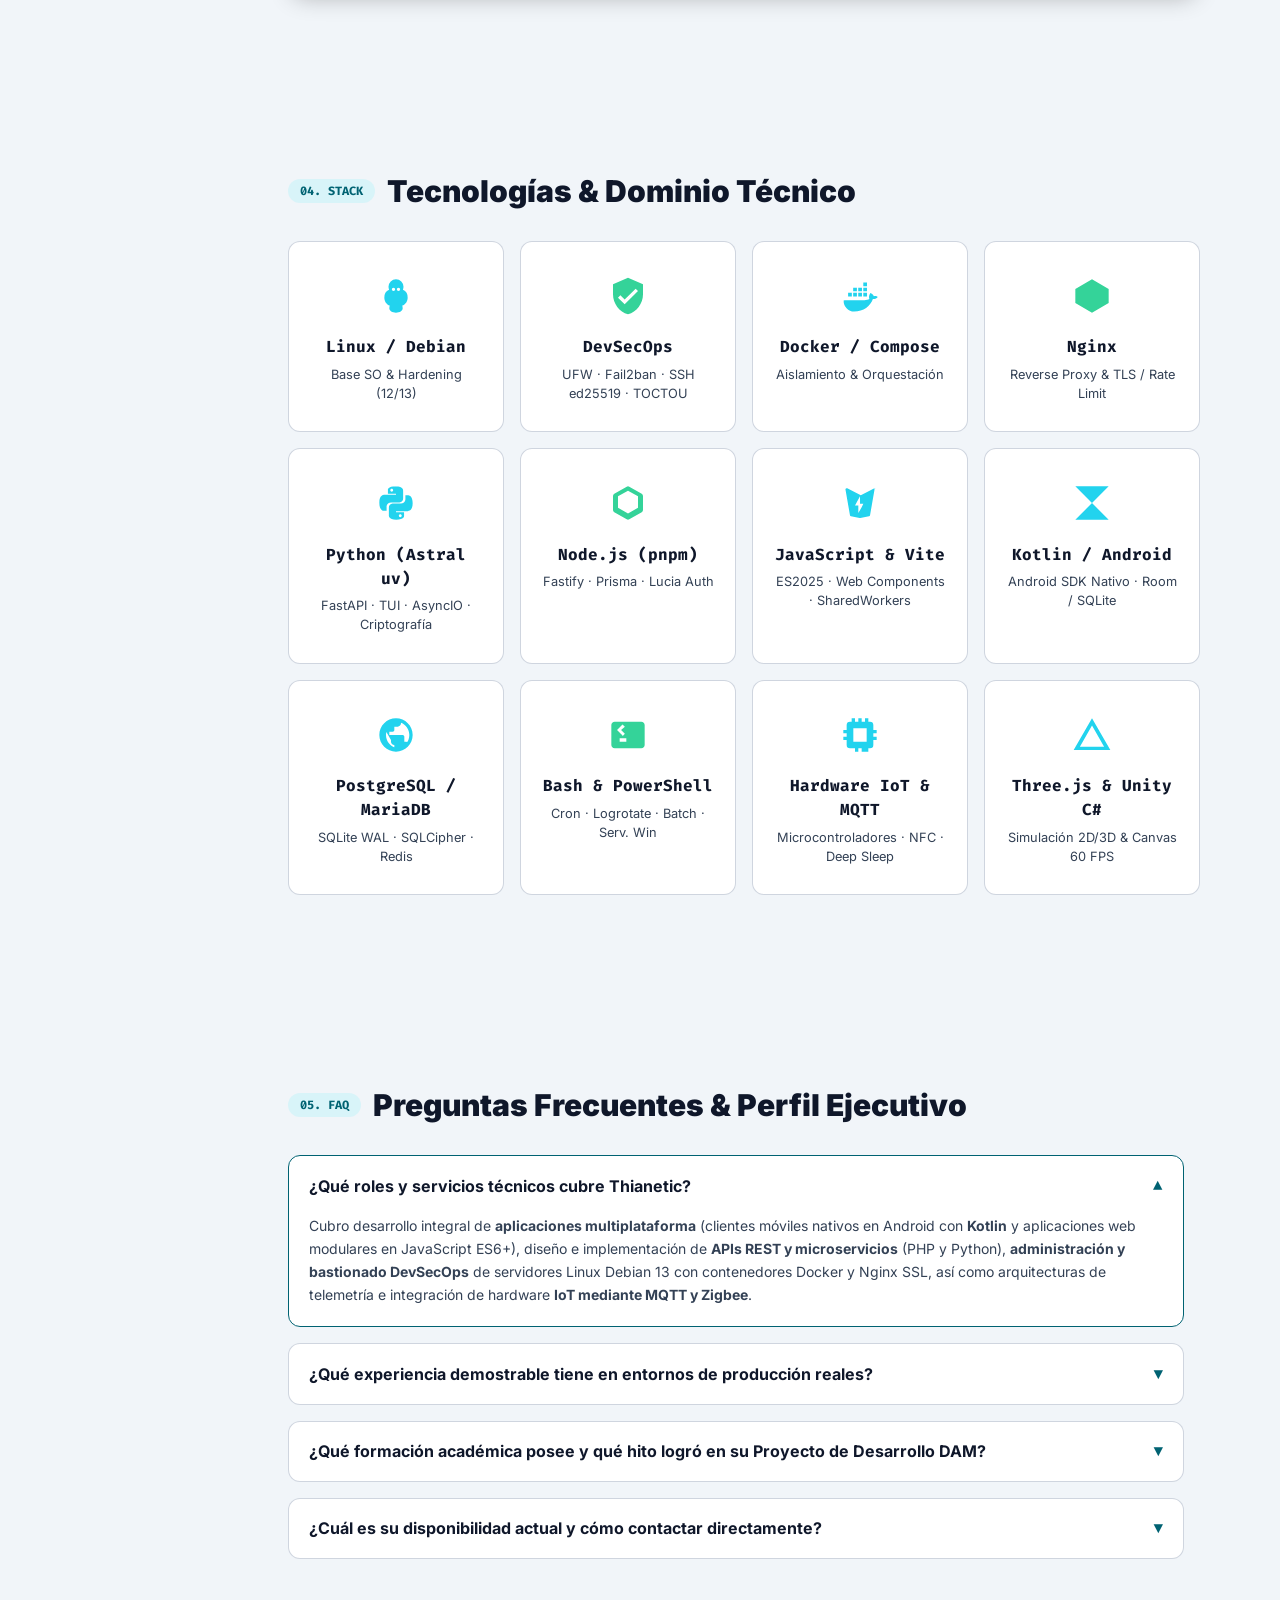
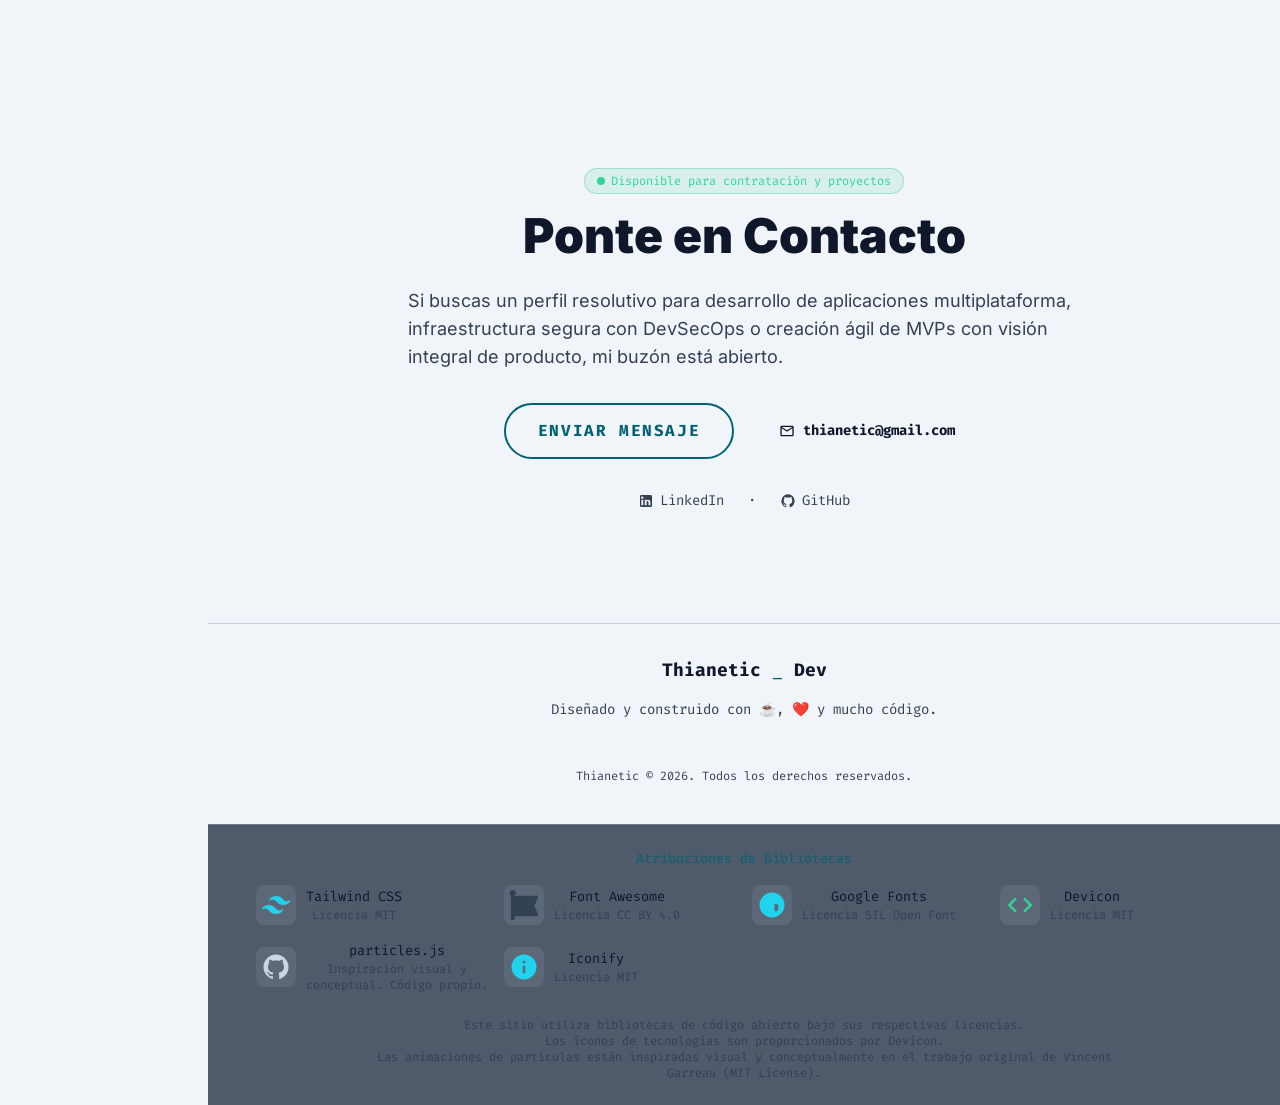
==== commit 7d42ce7e: "chore(release): bump version to 1.1.0" ====
--- a/index.html
+++ b/index.html
@@ -36,7 +36,7 @@
           "url": "https://thianetic.github.io/",
           "name": "Thianetic | Portfolio & Dossier Técnico — Desarrollador Multiplataforma & DevSecOps",
           "inLanguage": "es",
-          "dateModified": "2026-11-16",
+          "dateModified": "2026-11-15",
           "mainEntity": {
             "@id": "https://thianetic.github.io/#person"
           }
@@ -220,22 +220,24 @@
     <canvas id="background-canvas" aria-hidden="true"></canvas>
 
     <!-- ===== SOCIAL LINKS ===== -->
-    <div id="social-links" class="hidden lg:block z-40 relative">
-        <ul class="flex items-center space-x-5 fixed bottom-0 z-40" style="left: 2rem; bottom: 2.6rem;">
-            <li>
-                <a href="https://github.com/thianetic" target="_blank" rel="noopener noreferrer" aria-label="GitHub" class="transition-all duration-300 text-[var(--text-secondary-dark)] hover:text-accent">
+    <nav id="social-links" class="hidden lg:block fixed bottom-0 left-10 z-40" aria-label="Redes sociales">
+        <ul class="flex items-end space-x-6">
+            <li class="flex flex-col items-center">
+                <a href="https://linkedin.com/in/thianetic-dev" target="_blank" rel="noopener noreferrer" aria-label="LinkedIn" class="p-2 transition-all duration-300 text-[var(--text-secondary-dark)] hover:text-accent">
+                    <svg class="h-6 w-6 transition-all duration-300 inline-block" fill="currentColor" viewBox="0 0 24 24" aria-hidden="true"><path d="M19 3a2 2 0 0 1 2 2v14a2 2 0 0 1-2 2H5a2 2 0 0 1-2-2V5a2 2 0 0 1 2-2h14m-.5 15.5v-5.3a3.26 3.26 0 0 0-3.26-3.26c-.85 0-1.84.52-2.28 1.3v-1.11h-2.79v8.37h2.79v-4.93c0-.77.62-1.4 1.39-1.4a1.4 1.4 0 0 1 1.4 1.4v4.93h2.75M6.46 8.76c.99 0 1.8-.81 1.8-1.8 0-.99-.81-1.8-1.8-1.8-.99 0-1.8.81-1.8 1.8 0 .99.81 1.8 1.8 1.8m1.39 9.74v-8.37H5.07v8.37h2.78z"/></svg>
+                    <span class="social-tooltip tooltip-text" data-text="in/thianetic-dev" data-scramble-text>in/thianetic-dev</span>
+                </a>
+                <span class="social-line" aria-hidden="true"></span>
+            </li>
+            <li class="flex flex-col items-center">
+                <a href="https://github.com/thianetic" target="_blank" rel="noopener noreferrer" aria-label="GitHub" class="p-2 transition-all duration-300 text-[var(--text-secondary-dark)] hover:text-accent">
                     <svg class="h-6 w-6 transition-all duration-300 inline-block" fill="currentColor" viewBox="0 0 24 24" aria-hidden="true"><path d="M12 2A10 10 0 0 0 2 12c0 4.42 2.87 8.17 6.84 9.5.5.08.66-.23.66-.5v-1.69c-2.77.6-3.36-1.34-3.36-1.34-.46-1.16-1.11-1.47-1.11-1.47-.91-.62.07-.6.07-.6 1 .07 1.53 1.03 1.53 1.03.87 1.52 2.34 1.07 2.91.83.1-.65.35-1.09.63-1.34-2.22-.25-4.55-1.11-4.55-4.92 0-1.11.38-2 1.03-2.71-.1-.25-.45-1.29.1-2.64 0 0 .84-.27 2.75 1.02.79-.22 1.65-.33 2.5-.33.85 0 1.71.11 2.5.33 1.91-1.29 2.75-1.02 2.75-1.02.55 1.35.2 2.39.1 2.64.65.71 1.03 1.6 1.03 2.71 0 3.82-2.34 4.66-4.57 4.91.36.31.69.92.69 1.85V21c0 .27.16.59.67.5C19.14 20.16 22 16.42 22 12A10 10 0 0 0 12 2z"/></svg>
                     <span class="social-tooltip tooltip-text" data-text="@thianetic" data-scramble-text>@thianetic</span>
                 </a>
-            </li>
-            <li>
-                <a href="https://linkedin.com/in/thianetic-dev" target="_blank" rel="noopener noreferrer" aria-label="LinkedIn" class="transition-all duration-300 text-[var(--text-secondary-dark)] hover:text-accent">
-                    <svg class="h-6 w-6 transition-all duration-300 inline-block" fill="currentColor" viewBox="0 0 24 24" aria-hidden="true"><path d="M19 3a2 2 0 0 1 2 2v14a2 2 0 0 1-2 2H5a2 2 0 0 1-2-2V5a2 2 0 0 1 2-2h14m-.5 15.5v-5.3a3.26 3.26 0 0 0-3.26-3.26c-.85 0-1.84.52-2.28 1.3v-1.11h-2.79v8.37h2.79v-4.93c0-.77.62-1.4 1.39-1.4a1.4 1.4 0 0 1 1.4 1.4v4.93h2.75M6.46 8.76c.99 0 1.8-.81 1.8-1.8 0-.99-.81-1.8-1.8-1.8-.99 0-1.8.81-1.8 1.8 0 .99.81 1.8 1.8 1.8m1.39 9.74v-8.37H5.07v8.37h2.78z"/></svg>
-                    <span class="social-tooltip tooltip-text" data-text="@thianetic" data-scramble-text>@thianetic</span>
-                </a>
+                <span class="social-line" aria-hidden="true"></span>
             </li>
         </ul>
-    </div>
+    </nav>
 
     <!-- ===== FIXED HEADER TITLE & OPEN TO WORK BADGE ===== -->
     <header class="fixed top-0 left-0 right-0 py-3 px-6 lg:px-12 flex justify-between items-center bg-[var(--bg-dark)]/75 backdrop-blur-md border-b border-[var(--line-color-dark)] z-40 transition-all duration-300">
@@ -253,15 +255,6 @@
             <button type="button" id="cv-header-btn" commandfor="cv-modal" command="show-modal" class="inline-flex items-center gap-2 px-3 py-1.5 rounded-full text-xs font-mono font-semibold border border-accent/40 text-accent hover:bg-accent hover:text-[var(--bg-dark)] transition-all cursor-pointer">
                 <svg class="w-4 h-4 inline-block" fill="currentColor" viewBox="0 0 24 24" aria-hidden="true"><path d="M14 2H6a2 2 0 0 0-2 2v16a2 2 0 0 0 2 2h12a2 2 0 0 0 2-2V8l-6-6m4 18H6V4h7v5h5v11m-10-3h8v2H8v-2m0-4h8v2H8v-2m0-4h5v2H8V9z"/></svg>
                 <span data-scramble-text>CV / Dossier</span>
-            </button>
-            <!-- Desktop Theme Toggle integrado en el header sin colisión -->
-            <button type="button" id="theme-toggle-desktop" class="hidden lg:flex items-center justify-center text-accent p-1.5 rounded-full hover:bg-accent-hover/20 transition-all cursor-pointer" aria-label="Cambiar tema">
-                <svg id="theme-icon-sun-desktop" class="h-5 w-5" fill="none" viewBox="0 0 24 24" stroke="currentColor">
-                    <path stroke-linecap="round" stroke-linejoin="round" stroke-width="2" d="M12 3v1m0 16v1m9-9h-1M4 12H3m15.364 6.364l-.707-.707M6.343 6.343l-.707-.707m12.728 0l-.707.707M6.343 17.657l-.707.707M16 12a4 4 0 11-8 0 4 4 0 018 0z" />
-                </svg>
-                <svg id="theme-icon-moon-desktop" class="h-5 w-5 hidden" fill="none" viewBox="0 0 24 24" stroke="currentColor">
-                    <path stroke-linecap="round" stroke-linejoin="round" stroke-width="2" d="M20.354 15.354A9 9 0 018.646 3.646 9.003 9.003 0 0012 21a9.003 9.003 0 008.354-5.646z" />
-                </svg>
             </button>
             <button type="button" id="mobile-menu-btn" class="lg:hidden text-accent text-2xl" aria-label="Abrir Menú" aria-expanded="false" aria-controls="mobile-menu">&#9776;</button>
         </div>
@@ -311,7 +304,7 @@
         <div class="lg:flex pt-16">
 
             <!-- ===== DESKTOP LATERAL NAVIGATION ===== -->
-            <nav aria-label="Navegación principal" class="hidden lg:flex flex-col justify-center items-start h-screen w-52 fixed top-0 left-0 p-8 space-y-5 lateral-nav z-30">
+            <nav aria-label="Navegación principal" class="hidden lg:flex flex-col justify-center items-start h-screen w-52 fixed top-0 left-0 p-8 space-y-3 lateral-nav z-30">
                 <a href="#hero" data-nav-link="hero" class="font-fira-code text-xs uppercase hover:text-accent transition-colors" data-scramble-text>Inicio</a>
                 <a href="#trayectoria" data-nav-link="trayectoria" class="font-fira-code text-xs uppercase hover:text-accent transition-colors" data-scramble-text>Trayectoria &amp; CV</a>
                 <a href="#ecosistema" data-nav-link="ecosistema" class="font-fira-code text-xs uppercase hover:text-accent transition-colors" data-scramble-text>Ecosistema &amp; Labs</a>
@@ -1263,70 +1256,80 @@
                 </footer>
             </div>
         </div>
-
-        <!-- ===== ACCESSIBILITY WIDGET (Popover API Nativo + Anchor Positioning - Hallazgo #8) ===== -->
-        <div id="accessibility-widget">
-            <button type="button" id="accessibility-btn" popovertarget="accessibility-menu" aria-label="Abrir menú de accesibilidad" aria-expanded="false">
-                <svg xmlns="http://www.w3.org/2000/svg" class="h-6 w-6 text-accent" fill="none" viewBox="0 0 24 24" stroke="currentColor">
-                    <path stroke-linecap="round" stroke-linejoin="round" stroke-width="2" d="M10.325 4.317c.426-1.756 2.924-1.756 3.35 0a1.724 1.724 0 002.573 1.066c1.543-.94 3.31.826 2.37 2.37a1.724 1.724 0 001.065 2.572c1.756.426 1.756 2.924 0 3.35a1.724 1.724 0 00-1.066 2.573c.94 1.543-.826 3.31-2.37 2.37a1.724 1.724 0 00-2.572 1.065c-.426 1.756-2.924 1.756-3.35 0a1.724 1.724 0 00-2.573-1.066c-1.543.94-3.31-.826-2.37-2.37a1.724 1.724 0 00-1.065-2.572c-1.756-.426-1.756-2.924 0-3.35a1.724 1.724 0 001.066-2.573c-.94-1.543.826-3.31 2.37-2.37.996.608 2.296.07 2.572-1.065z" />
-                    <path stroke-linecap="round" stroke-linejoin="round" stroke-width="2" d="M15 12a3 3 0 11-6 0 3 3 0 016 0z" />
-                </svg>
-            </button>
-            <div id="accessibility-menu" popover="auto" role="dialog" aria-label="Opciones de accesibilidad">
-                <h2 class="font-bold text-lg text-[var(--text-primary-dark)] mb-4">Ajustes de Accesibilidad</h2>
-                <div class="grid grid-cols-2 gap-3">
-                    <button type="button" class="access-btn" data-access-action="cycle-contrast" title="Alternar Contraste">
-                        <span class="level-indicator">Normal</span>
-                        <svg xmlns="http://www.w3.org/2000/svg" fill="none" viewBox="0 0 24 24" stroke-width="1.5" stroke="currentColor">
-                            <path stroke-linecap="round" stroke-linejoin="round" d="M12 3v1m0 16v1m9-9h-1M4 12H3m15.364 6.364l-.707-.707M6.343 6.343l-.707-.707m12.728 0l-.707.707M6.343 17.657l-.707.707M16 12a4 4 0 11-8 0 4 4 0 018 0z" />
-                        </svg>
-                        Contraste
-                    </button>
-                    <button type="button" class="access-btn" data-access-action="toggle-colorblind" title="Modo Color">
-                        <span class="level-indicator">off</span>
-                        <svg class="w-6 h-6 mb-1 inline-block" fill="currentColor" viewBox="0 0 24 24" aria-hidden="true"><path d="M12 2a10 10 0 0 0-10 10 10 10 0 0 0 10 10 10 10 0 0 0 10-10A10 10 0 0 0 12 2m0 18a8 8 0 0 1-8-8 8 8 0 0 1 8-8v16z"/></svg>
-                        No Color
-                    </button>
-                    <button type="button" class="access-btn" data-access-action="toggle-links" title="Resaltar Enlaces">
-                        <span class="level-indicator">off</span>
-                        <svg xmlns="http://www.w3.org/2000/svg" fill="none" viewBox="0 0 24 24" stroke-width="1.5" stroke="currentColor">
-                            <path stroke-linecap="round" stroke-linejoin="round" d="M13.19 8.688a4.5 4.5 0 011.242 7.244l-4.5 4.5a4.5 4.5 0 01-6.364-6.364l1.757-1.757m13.35-.622l1.757-1.757a4.5 4.5 0 00-6.364-6.364l-4.5 4.5a4.5 4.5 0 001.242 7.244" />
-                        </svg>
-                        Enlaces
-                    </button>
-                    <button type="button" class="access-btn" data-access-action="cycle-textSize" title="Ajustar Texto">
-                        <span class="level-indicator">Normal</span>
-                        <svg xmlns="http://www.w3.org/2000/svg" fill="none" viewBox="0 0 24 24" stroke-width="1.5" stroke="currentColor" class="w-6 h-6 mb-1">
-                            <path stroke-linecap="round" stroke-linejoin="round" d="M3.75 6.75h16.5M3.75 12h16.5m-16.5 5.25H12" />
-                        </svg>
-                        Tamaño Texto
-                    </button>
-                    <button type="button" class="access-btn" data-access-action="cycle-textAlign" title="Alinear Texto">
-                        <span class="level-indicator">Izquierda</span>
-                        <svg xmlns="http://www.w3.org/2000/svg" fill="none" viewBox="0 0 24 24" stroke-width="1.5" stroke="currentColor">
-                            <path stroke-linecap="round" stroke-linejoin="round" d="M3.75 6.75h16.5M3.75 12H12m-8.25 5.25h16.5" />
-                        </svg>
-                        Alineación
-                    </button>
-                    <button type="button" class="access-btn" data-access-action="cycle-font" title="Fuente Legible">
-                        <span class="level-indicator">Normal</span>
-                        <svg xmlns="http://www.w3.org/2000/svg" fill="none" viewBox="0 0 24 24" stroke-width="1.5" stroke="currentColor">
-                            <path stroke-linecap="round" stroke-linejoin="round" d="M16.862 4.487l1.687-1.688a1.875 1.875 0 112.652 2.652L6.832 19.82a4.5 4.5 0 01-1.897 1.13l-2.685.8.8-2.685a4.5 4.5 0 011.13-1.897L16.863 4.487zm0 0L19.5 7.125" />
-                        </svg>
-                        Fuente
-                    </button>
-                    <button type="button" class="access-btn" data-access-action="toggle-animations" title="Pausar Animaciones">
-                        <span class="level-indicator">off</span>
-                        <svg xmlns="http://www.w3.org/2000/svg" fill="none" viewBox="0 0 24 24" stroke-width="1.5" stroke="currentColor">
-                            <path stroke-linecap="round" stroke-linejoin="round" d="M14.25 9v6m-4.5 0V9M21 12a9 9 0 11-18 0 9 9 0 0118 0z" />
-                        </svg>
-                        Pausar animaciones
-                    </button>
-                </div>
-                <button type="button" id="reset-access" class="w-full text-center text-xs mt-4 text-[var(--text-secondary-dark)] hover:text-accent cursor-pointer">Restablecer</button>
+    </main>
+
+    <!-- ===== ACCESSIBILITY WIDGET (Popover API Nativo + Anchor Positioning - Hallazgo #8) ===== -->
+    <div id="accessibility-widget">
+        <button type="button" id="accessibility-btn" popovertarget="accessibility-menu" aria-label="Abrir menú de accesibilidad" aria-expanded="false">
+            <svg xmlns="http://www.w3.org/2000/svg" class="h-6 w-6 text-accent" fill="none" viewBox="0 0 24 24" stroke="currentColor">
+                <path stroke-linecap="round" stroke-linejoin="round" stroke-width="2" d="M10.325 4.317c.426-1.756 2.924-1.756 3.35 0a1.724 1.724 0 002.573 1.066c1.543-.94 3.31.826 2.37 2.37a1.724 1.724 0 001.065 2.572c1.756.426 1.756 2.924 0 3.35a1.724 1.724 0 00-1.066 2.573c.94 1.543-.826 3.31-2.37 2.37a1.724 1.724 0 00-2.572 1.065c-.426 1.756-2.924 1.756-3.35 0a1.724 1.724 0 00-2.573-1.066c-1.543.94-3.31-.826-2.37-2.37a1.724 1.724 0 00-1.065-2.572c-1.756-.426-1.756-2.924 0-3.35a1.724 1.724 0 001.066-2.573c-.94-1.543.826-3.31 2.37-2.37.996.608 2.296.07 2.572-1.065z" />
+                <path stroke-linecap="round" stroke-linejoin="round" stroke-width="2" d="M15 12a3 3 0 11-6 0 3 3 0 016 0z" />
+            </svg>
+        </button>
+        <div id="accessibility-menu" popover="auto" role="dialog" aria-label="Opciones de accesibilidad">
+            <h2 class="font-bold text-lg text-[var(--text-primary-dark)] mb-4">Ajustes de Accesibilidad</h2>
+            <div class="grid grid-cols-2 gap-3">
+                <button type="button" class="access-btn" data-access-action="cycle-contrast" title="Alternar Contraste">
+                    <span class="level-indicator">Normal</span>
+                    <svg xmlns="http://www.w3.org/2000/svg" fill="none" viewBox="0 0 24 24" stroke-width="1.5" stroke="currentColor">
+                        <path stroke-linecap="round" stroke-linejoin="round" d="M12 3v1m0 16v1m9-9h-1M4 12H3m15.364 6.364l-.707-.707M6.343 6.343l-.707-.707m12.728 0l-.707.707M6.343 17.657l-.707.707M16 12a4 4 0 11-8 0 4 4 0 018 0z" />
+                    </svg>
+                    Contraste
+                </button>
+                <button type="button" class="access-btn" data-access-action="toggle-colorblind" title="Modo Color">
+                    <span class="level-indicator">off</span>
+                    <svg class="w-6 h-6 mb-1 inline-block" fill="currentColor" viewBox="0 0 24 24" aria-hidden="true"><path d="M12 2a10 10 0 0 0-10 10 10 10 0 0 0 10 10 10 10 0 0 0 10-10A10 10 0 0 0 12 2m0 18a8 8 0 0 1-8-8 8 8 0 0 1 8-8v16z"/></svg>
+                    No Color
+                </button>
+                <button type="button" class="access-btn" data-access-action="toggle-links" title="Resaltar Enlaces">
+                    <span class="level-indicator">off</span>
+                    <svg xmlns="http://www.w3.org/2000/svg" fill="none" viewBox="0 0 24 24" stroke-width="1.5" stroke="currentColor">
+                        <path stroke-linecap="round" stroke-linejoin="round" d="M13.19 8.688a4.5 4.5 0 011.242 7.244l-4.5 4.5a4.5 4.5 0 01-6.364-6.364l1.757-1.757m13.35-.622l1.757-1.757a4.5 4.5 0 00-6.364-6.364l-4.5 4.5a4.5 4.5 0 001.242 7.244" />
+                    </svg>
+                    Enlaces
+                </button>
+                <button type="button" class="access-btn" data-access-action="cycle-textSize" title="Ajustar Texto">
+                    <span class="level-indicator">Normal</span>
+                    <svg xmlns="http://www.w3.org/2000/svg" fill="none" viewBox="0 0 24 24" stroke-width="1.5" stroke="currentColor" class="w-6 h-6 mb-1">
+                        <path stroke-linecap="round" stroke-linejoin="round" d="M3.75 6.75h16.5M3.75 12h16.5m-16.5 5.25H12" />
+                    </svg>
+                    Tamaño Texto
+                </button>
+                <button type="button" class="access-btn" data-access-action="cycle-textAlign" title="Alinear Texto">
+                    <span class="level-indicator">Izquierda</span>
+                    <svg xmlns="http://www.w3.org/2000/svg" fill="none" viewBox="0 0 24 24" stroke-width="1.5" stroke="currentColor">
+                        <path stroke-linecap="round" stroke-linejoin="round" d="M3.75 6.75h16.5M3.75 12H12m-8.25 5.25h16.5" />
+                    </svg>
+                    Alineación
+                </button>
+                <button type="button" class="access-btn" data-access-action="cycle-font" title="Fuente Legible">
+                    <span class="level-indicator">Normal</span>
+                    <svg xmlns="http://www.w3.org/2000/svg" fill="none" viewBox="0 0 24 24" stroke-width="1.5" stroke="currentColor">
+                        <path stroke-linecap="round" stroke-linejoin="round" d="M16.862 4.487l1.687-1.688a1.875 1.875 0 112.652 2.652L6.832 19.82a4.5 4.5 0 01-1.897 1.13l-2.685.8.8-2.685a4.5 4.5 0 011.13-1.897L16.863 4.487zm0 0L19.5 7.125" />
+                    </svg>
+                    Fuente
+                </button>
+                <button type="button" class="access-btn" data-access-action="toggle-animations" title="Pausar Animaciones">
+                    <span class="level-indicator">off</span>
+                    <svg xmlns="http://www.w3.org/2000/svg" fill="none" viewBox="0 0 24 24" stroke-width="1.5" stroke="currentColor">
+                        <path stroke-linecap="round" stroke-linejoin="round" d="M14.25 9v6m-4.5 0V9M21 12a9 9 0 11-18 0 9 9 0 0118 0z" />
+                    </svg>
+                    Pausar animaciones
+                </button>
+                <button type="button" id="theme-toggle-desktop" class="access-btn cursor-pointer" aria-label="Cambiar tema" title="Alternar Modo Claro / Oscuro">
+                    <span class="level-indicator" id="theme-mode-indicator">Oscuro</span>
+                    <svg id="theme-icon-sun-desktop" class="w-6 h-6 mb-1 inline-block" fill="none" viewBox="0 0 24 24" stroke="currentColor" stroke-width="1.5">
+                        <path stroke-linecap="round" stroke-linejoin="round" d="M12 3v1m0 16v1m9-9h-1M4 12H3m15.364 6.364l-.707-.707M6.343 6.343l-.707-.707m12.728 0l-.707.707M6.343 17.657l-.707.707M16 12a4 4 0 11-8 0 4 4 0 018 0z" />
+                    </svg>
+                    <svg id="theme-icon-moon-desktop" class="w-6 h-6 mb-1 hidden inline-block" fill="none" viewBox="0 0 24 24" stroke="currentColor" stroke-width="1.5">
+                        <path stroke-linecap="round" stroke-linejoin="round" d="M20.354 15.354A9 9 0 018.646 3.646 9.003 9.003 0 0012 21a9.003 9.003 0 008.354-5.646z" />
+                    </svg>
+                    Tema
+                </button>
             </div>
+            <button type="button" id="reset-access" class="w-full text-center text-xs mt-4 text-[var(--text-secondary-dark)] hover:text-accent cursor-pointer">Restablecer</button>
         </div>
-    </main>
+    </div>
 
     <!-- ===== MODAL DE PROYECTO ===== -->
     <dialog id="project-modal" closedby="any" class="modal-dialog max-w-4xl w-full" aria-labelledby="modal-title">
--- a/css/variables.css
+++ b/css/variables.css
@@ -148,7 +148,9 @@
 
     html.colorblind-friendly #main-content,
     html.colorblind-friendly header,
-    html.colorblind-friendly #mobile-menu {
+    html.colorblind-friendly #mobile-menu,
+    html.colorblind-friendly #social-links,
+    html.colorblind-friendly #accessibility-btn {
         filter: grayscale(100%) contrast(1.15);
     }
 
--- a/css/components.css
+++ b/css/components.css
@@ -615,38 +615,89 @@
         object-fit: contain;
     }
 
-    #social-links ul li {
+    #social-links {
+        position: fixed;
+        bottom: 0;
+        left: 2.5rem;
+        z-index: 40;
+    }
+
+    #social-links ul {
+        display: flex;
+        align-items: flex-end;
+        gap: 1.5rem;
+        margin: 0;
+        padding: 0;
+        list-style: none;
+    }
+
+    #social-links li {
         position: relative;
         display: flex;
-        align-items: center;
-    }
-
-    #social-links ul::after {
-        content: '';
+        flex-direction: column;
+        align-items: center;
+    }
+
+    #social-links li a {
+        display: inline-flex;
+        align-items: center;
+        justify-content: center;
+        padding: 0.375rem;
+        color: var(--text-secondary-dark);
+        transition: transform 0.25s ease, color 0.25s ease;
+    }
+
+    #social-links li:hover a,
+    #social-links li a:focus-visible {
+        transform: translateY(-4px);
+        color: var(--accent);
+    }
+
+    #social-links li a:focus-visible {
+        outline: 2px solid var(--accent);
+        outline-offset: 2px;
+        border-radius: 4px;
+    }
+
+    #social-links .social-line {
         display: block;
         width: 1px;
-        height: 90px;
-        margin: 0 auto;
-        background-color: var(--text-secondary-dark);
+        height: 75px;
+        margin-top: 0.25rem;
+        background-color: var(--line-color-dark);
+        transition: background-color 0.25s ease, height 0.25s ease;
+    }
+
+    #social-links li:hover .social-line,
+    #social-links li:focus-within .social-line {
+        background-color: var(--accent);
+        height: 82px;
     }
 
     .social-tooltip {
         position: absolute;
-        left: 100%;
-        margin-left: 12px;
+        bottom: 100%;
+        left: 50%;
+        transform: translateX(-50%) translateY(4px);
+        margin-bottom: 8px;
         white-space: nowrap;
         background: var(--card-dark);
         border: 1px solid var(--line-color-dark);
+        color: var(--text-primary-dark);
         padding: 4px 8px;
         border-radius: 4px;
         font-size: 0.75rem;
+        font-family: var(--font-mono, monospace);
         opacity: 0;
-        transition: opacity 0.25s ease;
+        transition: opacity 0.25s ease, transform 0.25s ease;
         pointer-events: none;
-    }
-
-    #social-links li:hover .social-tooltip {
+        z-index: 50;
+    }
+
+    #social-links li:hover .social-tooltip,
+    #social-links li:focus-within .social-tooltip {
         opacity: 1;
+        transform: translateX(-50%) translateY(0);
     }
 
     /* ===== 10. NATIVE DIALOG & MODAL STYLING ===== */
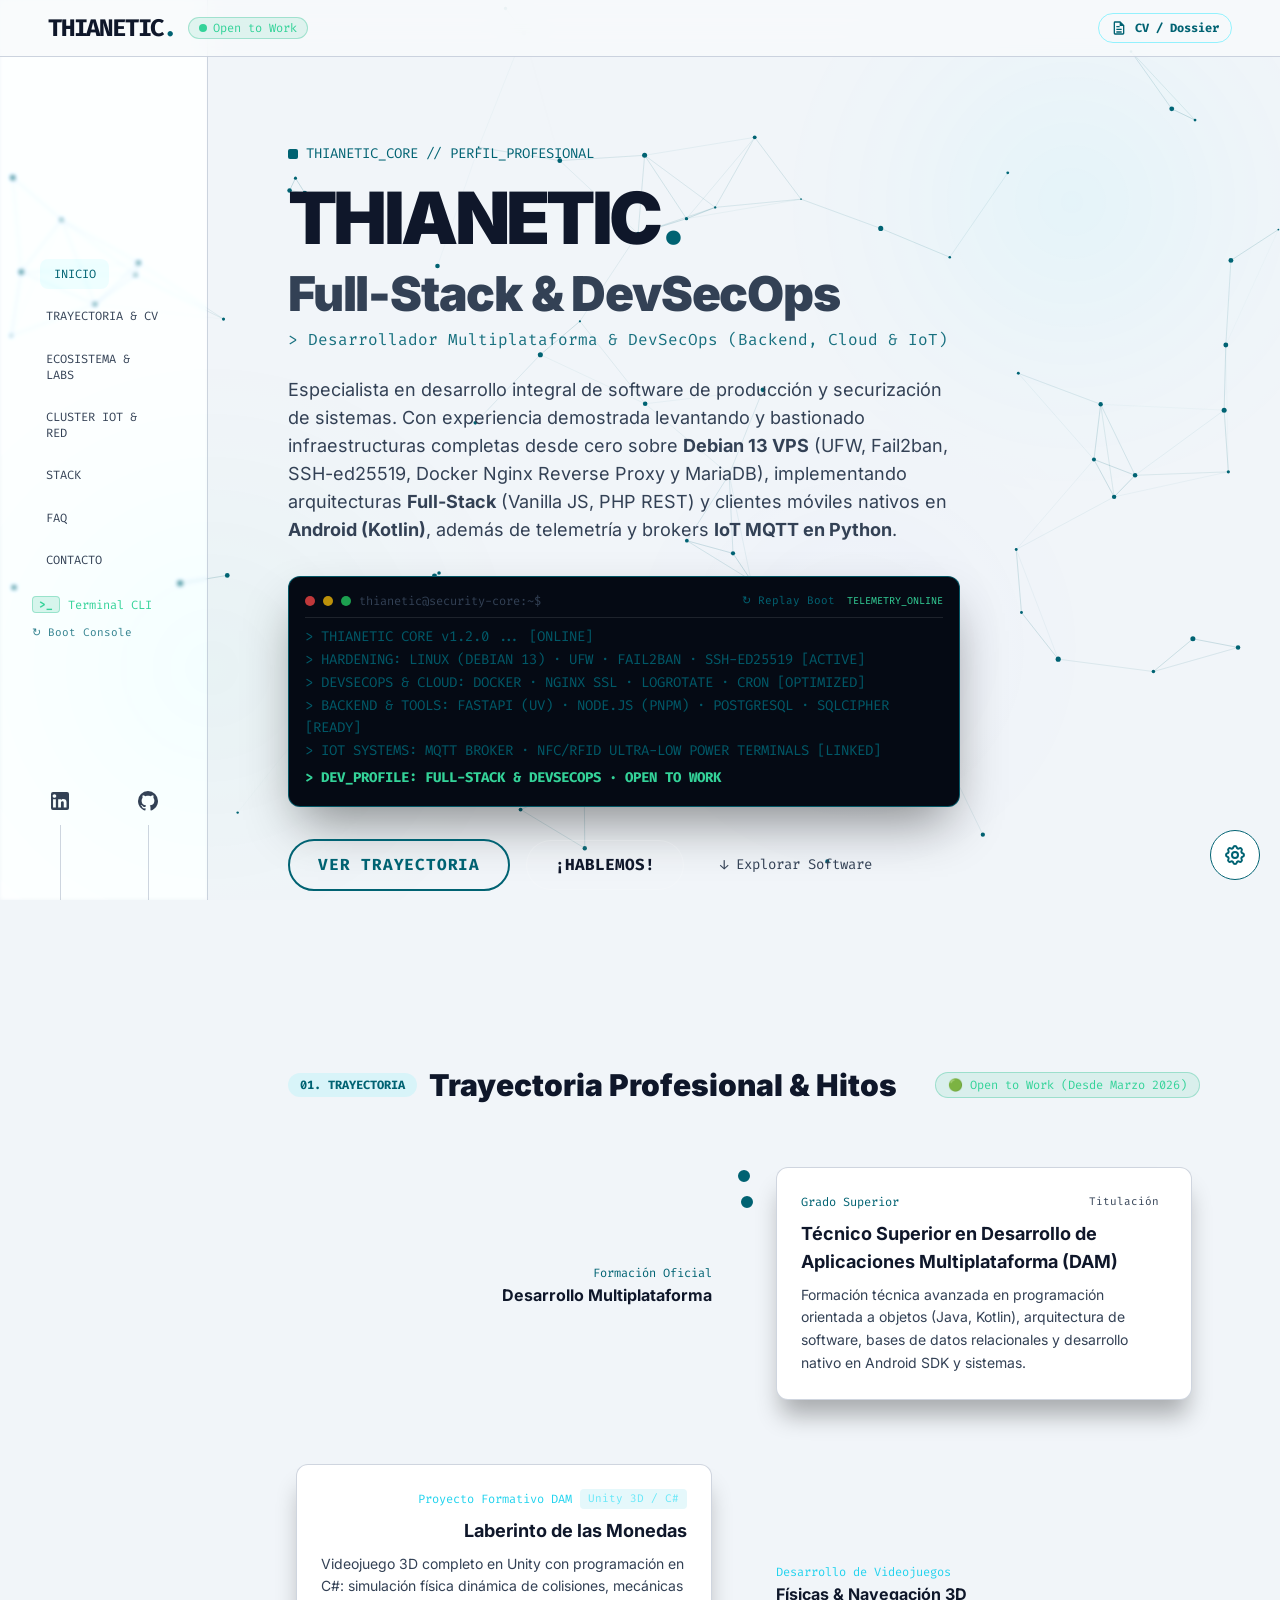
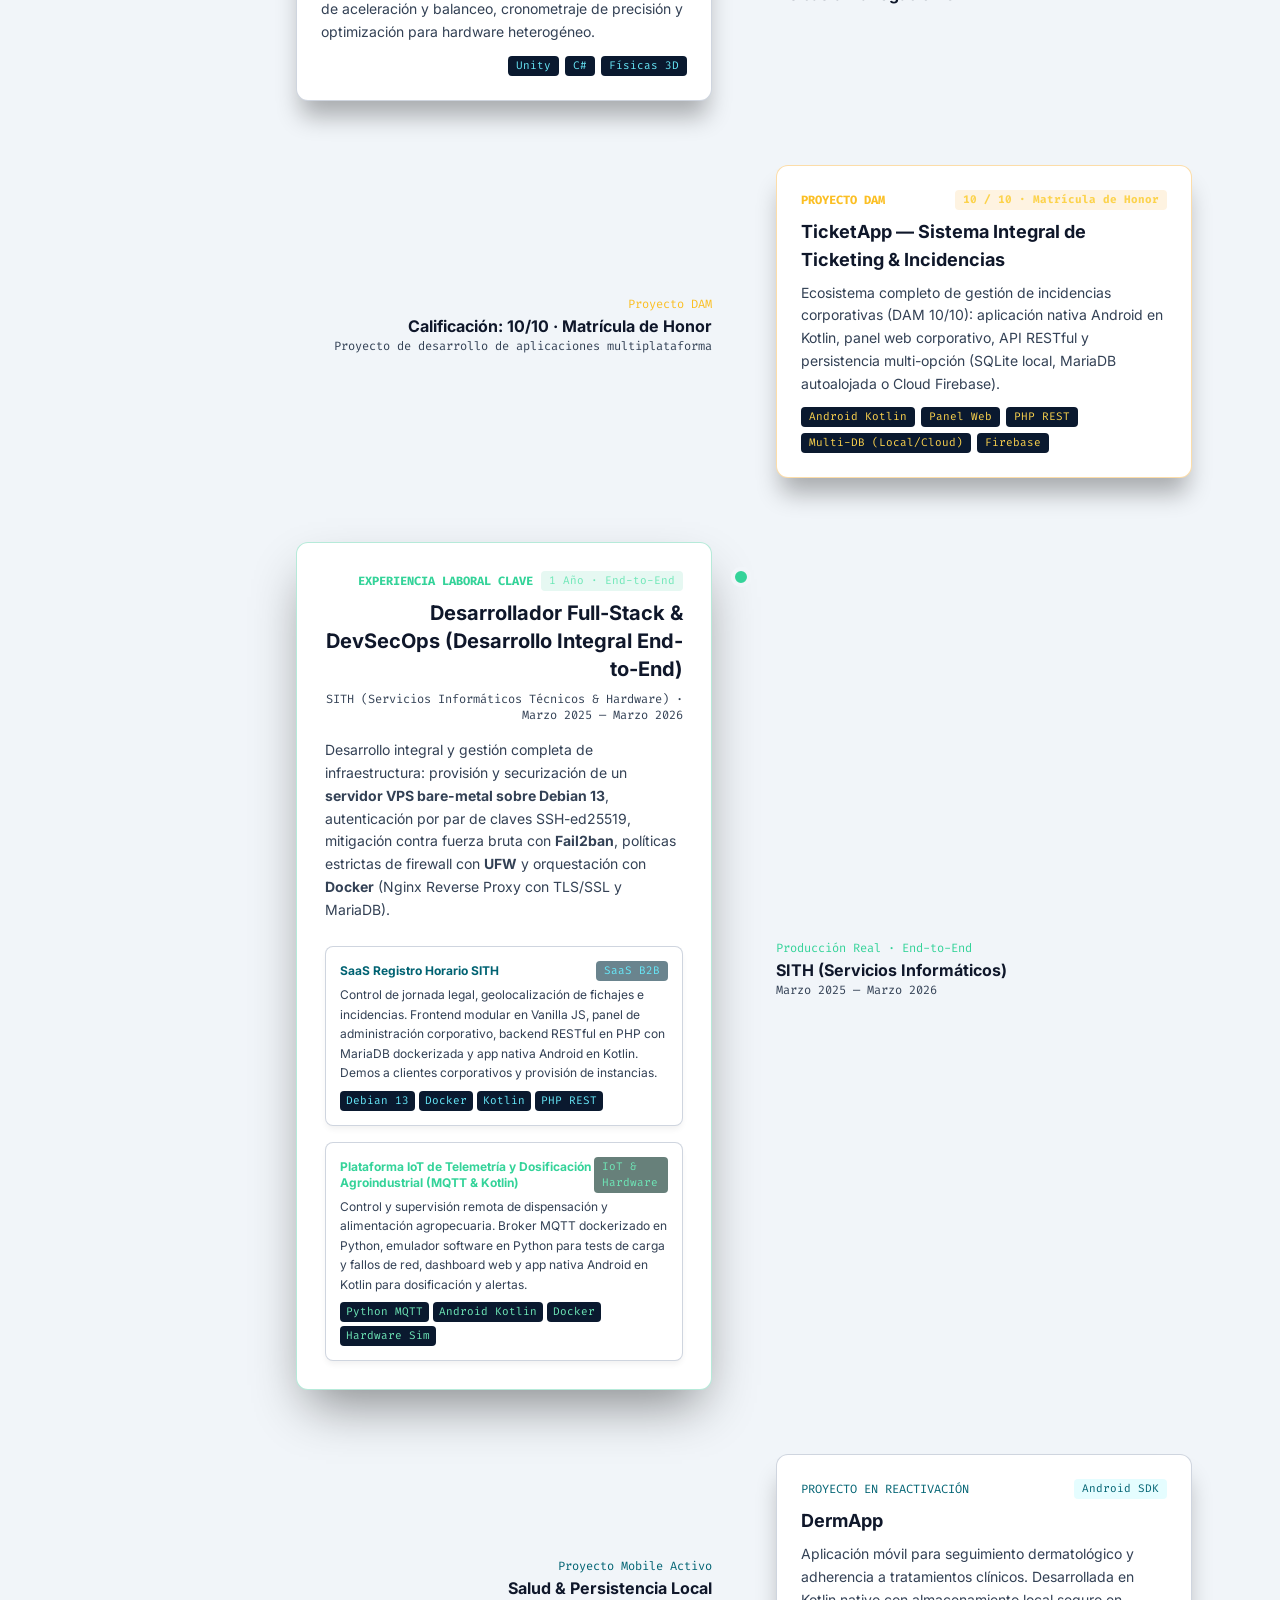
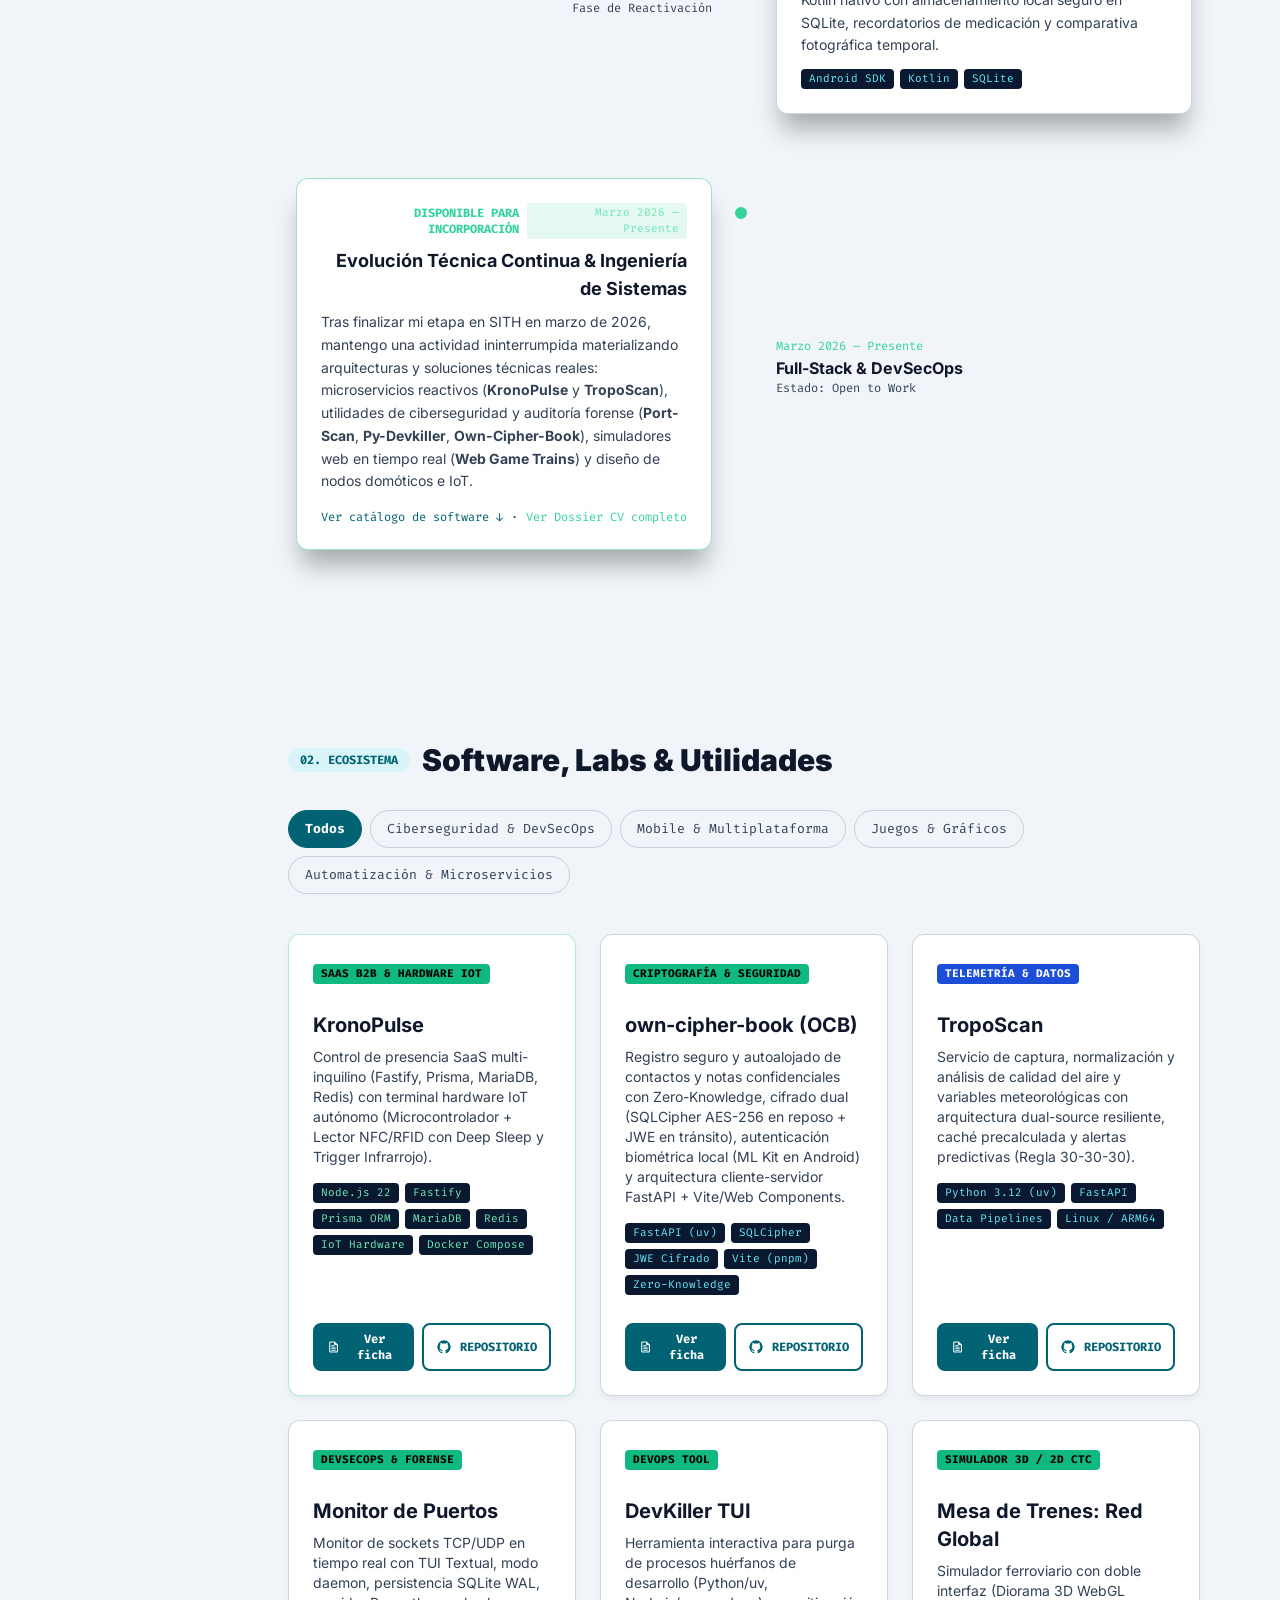
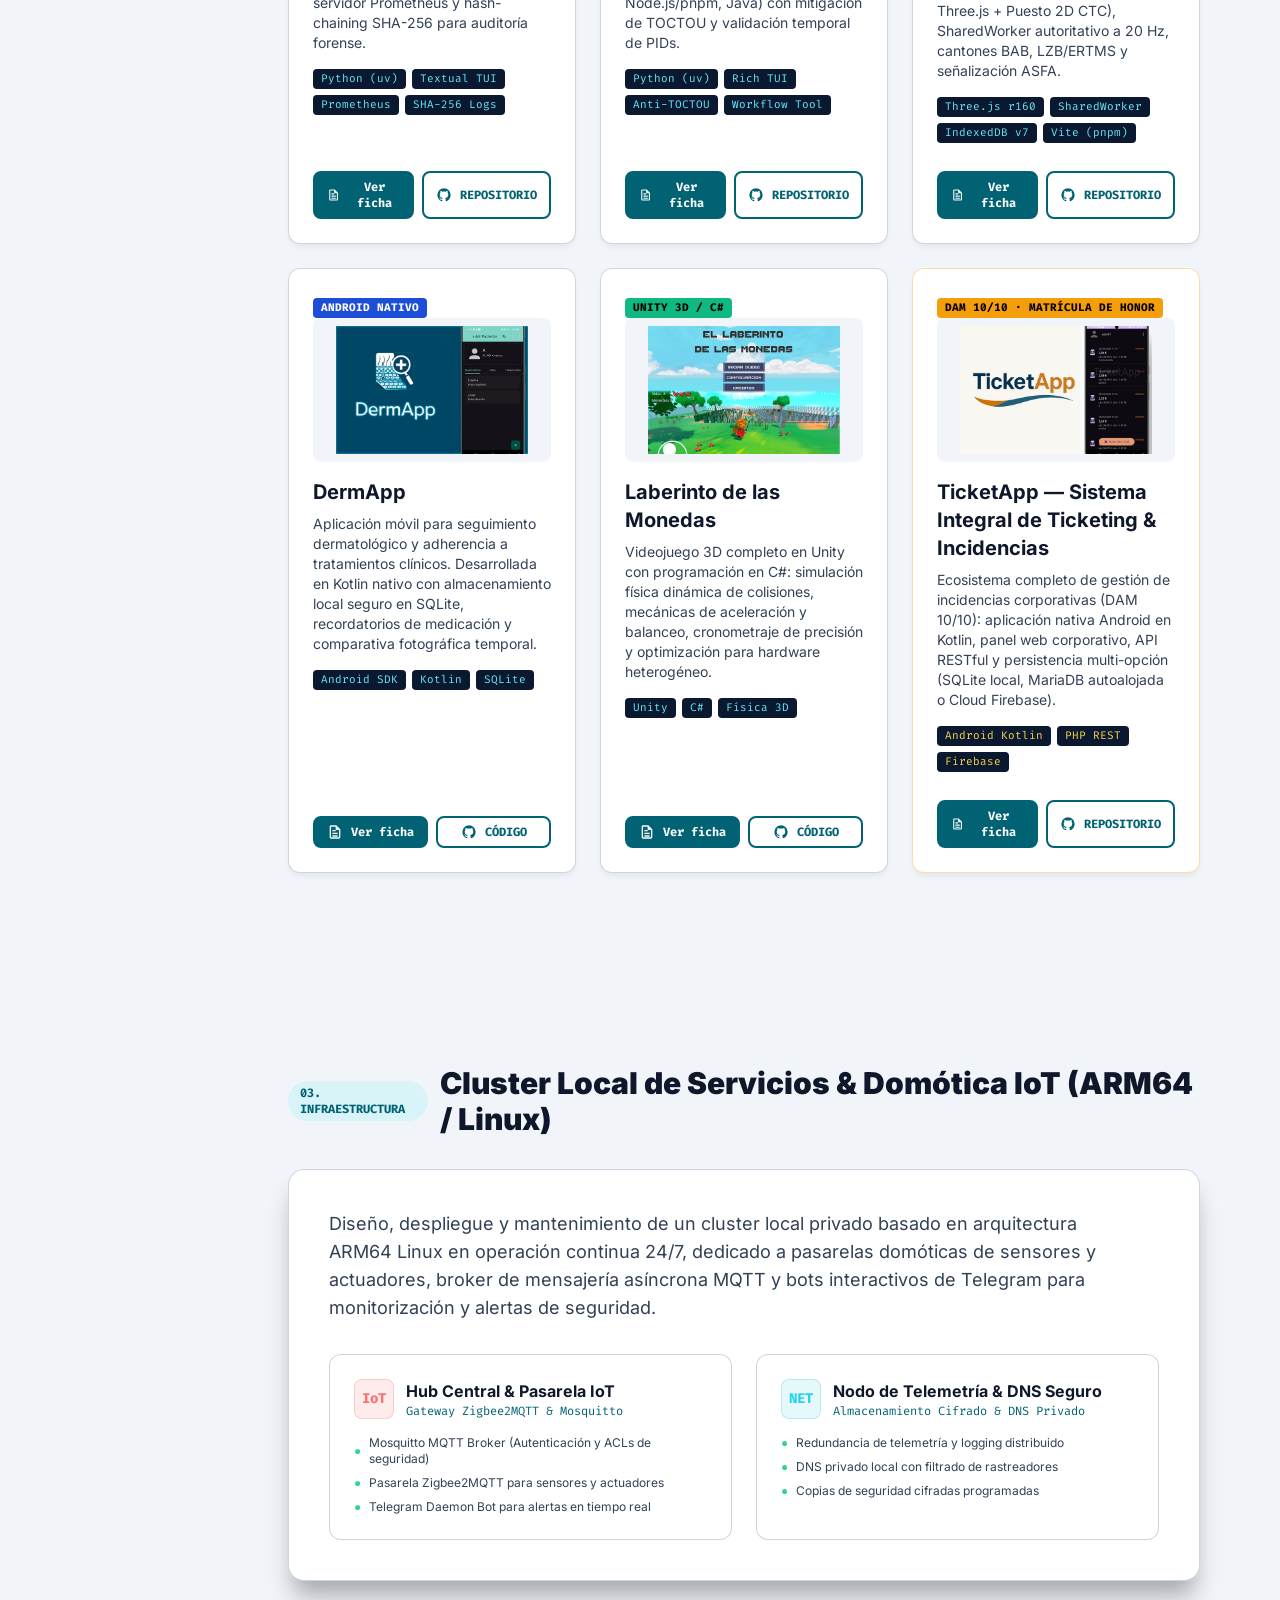
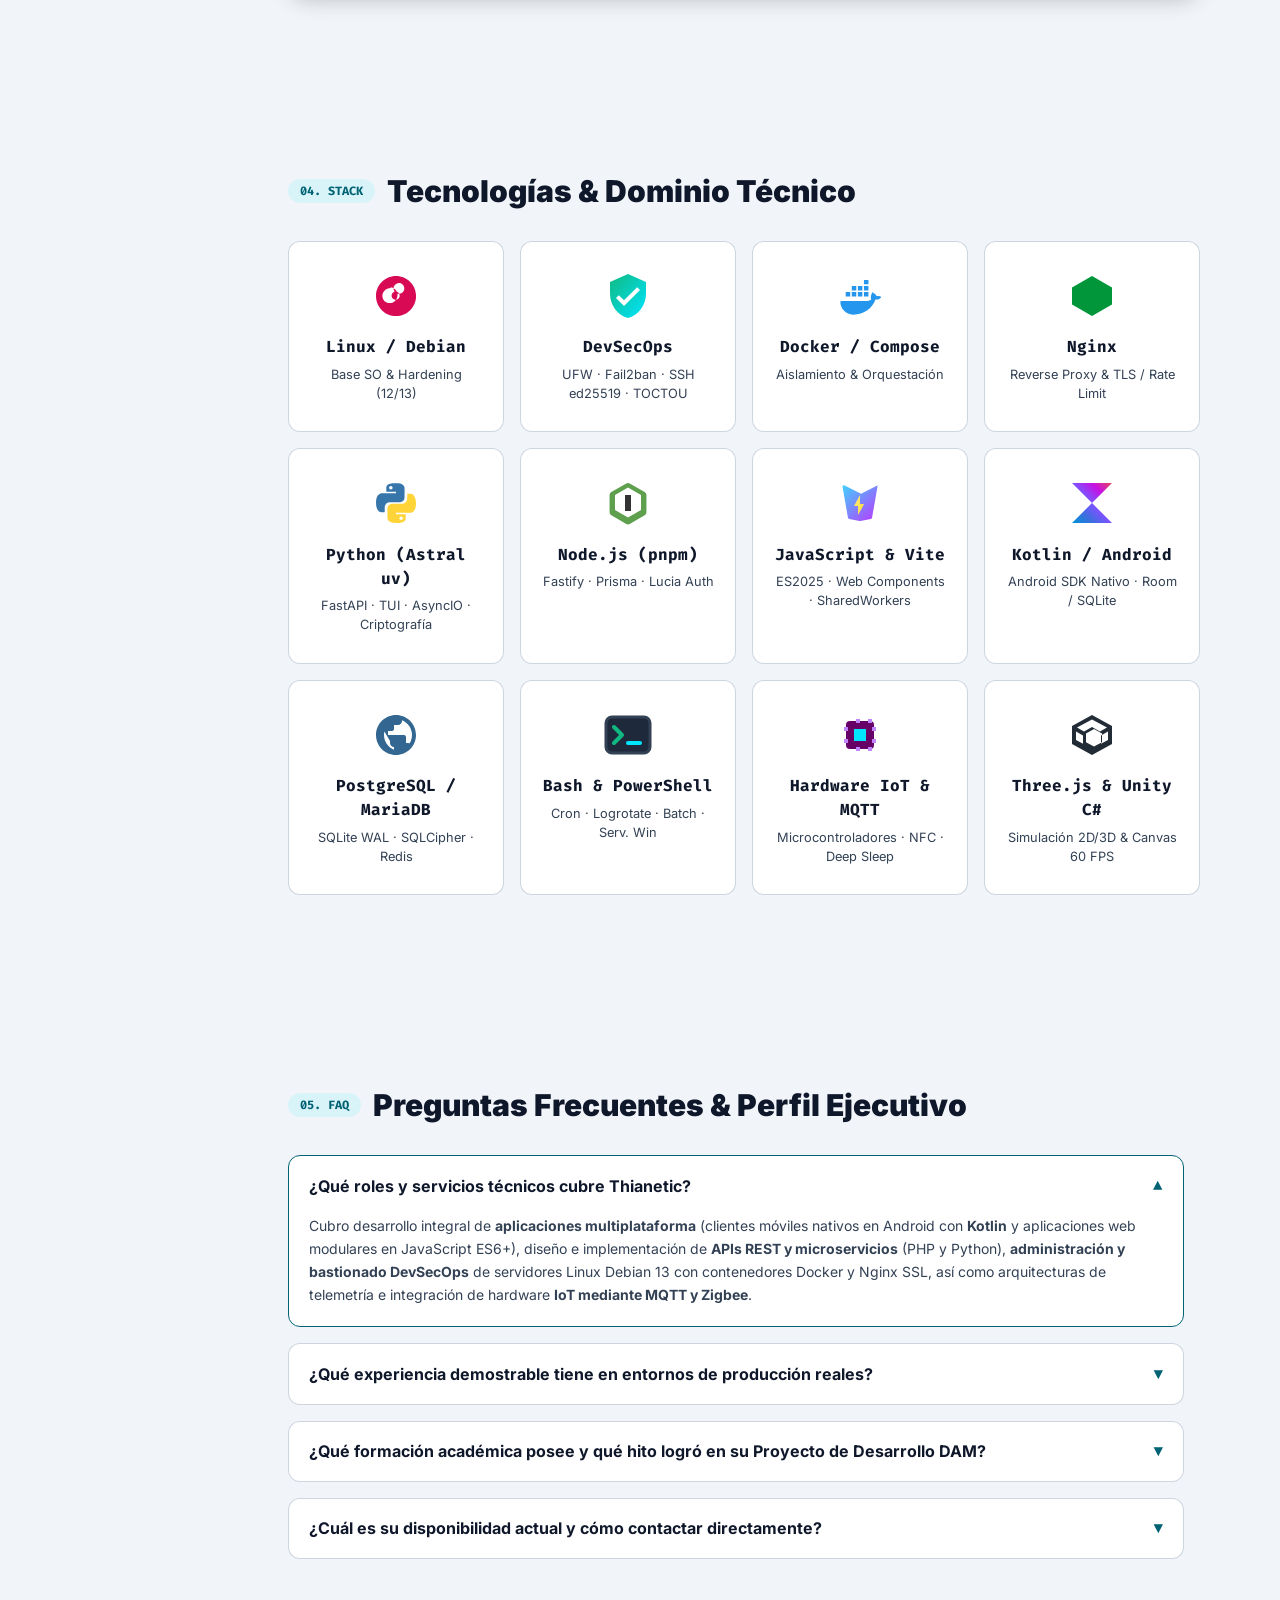
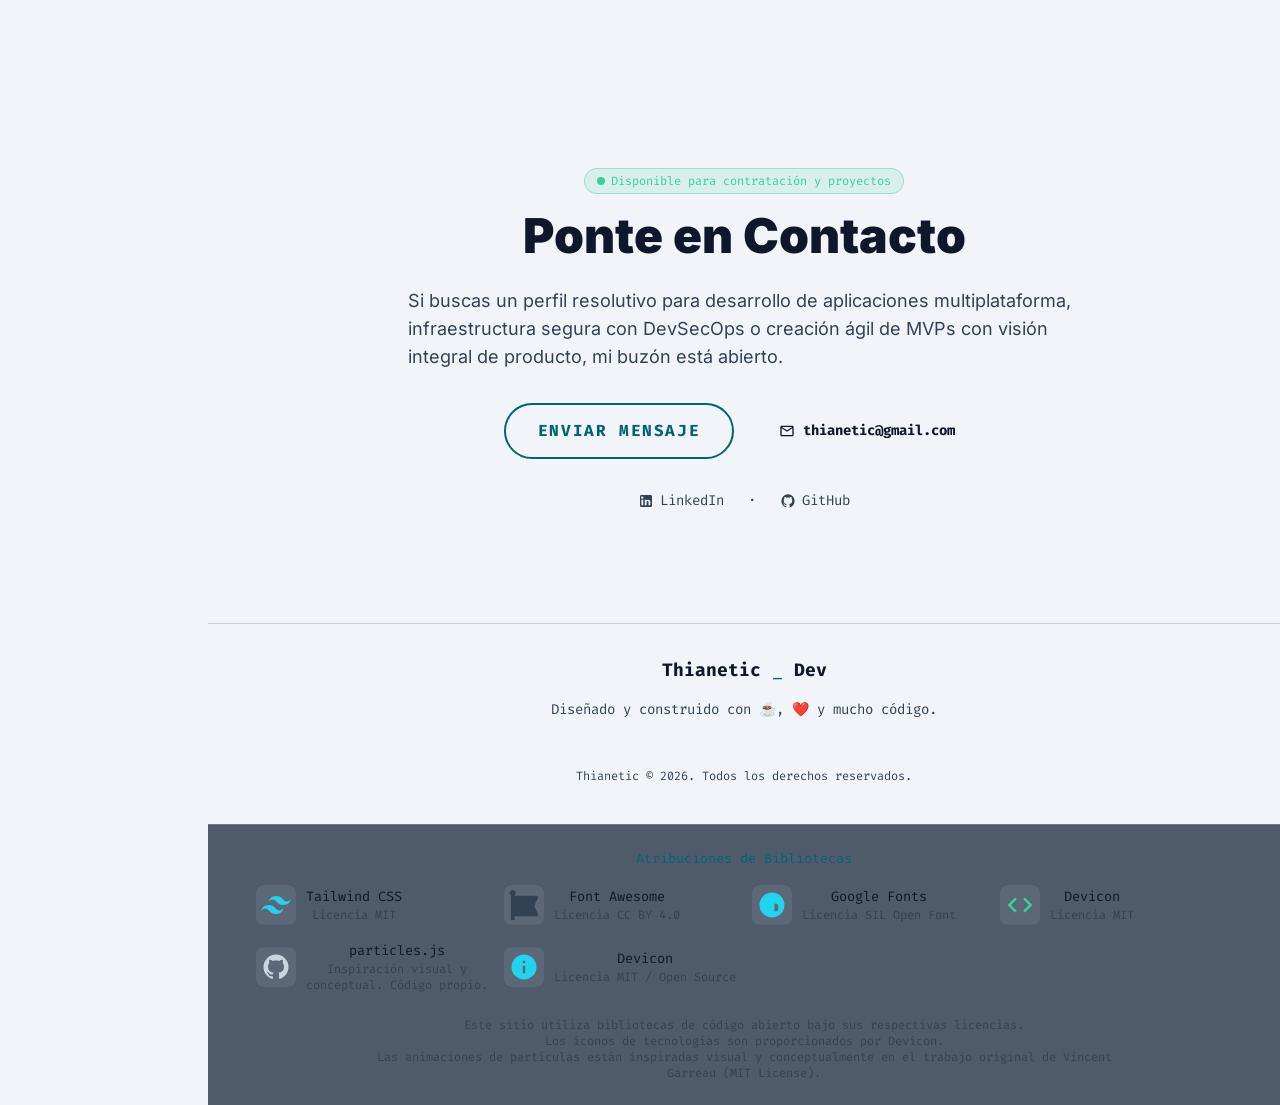
==== commit 0572a9da: "feat(release): release v1.2.0 - theme switch, system sync, mobile overflow and light mode contrast f" ====
--- a/index.html
+++ b/index.html
@@ -91,7 +91,7 @@
               "name": "¿Qué experiencia demostrable tiene en entornos de producción reales?",
               "acceptedAnswer": {
                 "@type": "Answer",
-                "text": "Entre marzo de 2025 y marzo de 2026 desempeñé el puesto de Desarrollador Full-Stack & DevSecOps Lead en SITH con responsabilidad técnica unipersonal. Aprovisioné y aseguré desde cero un servidor VPS bare-metal en Debian 13 (claves SSH-ed25519, UFW, Fail2ban, Docker, Nginx Reverse Proxy y MariaDB) y llevé a producción dos sistemas clave: una plataforma SaaS B2B de Registro Horario y una plataforma IoT de telemetría y dosificación agroindustrial con broker MQTT en Python, simulador de carga y app Android en Kotlin."
+                "text": "Entre marzo de 2025 y marzo de 2026 desempeñé el puesto de Desarrollador Full-Stack & DevSecOps (Desarrollo Integral End-to-End) en SITH. Aprovisioné y aseguré desde cero un servidor VPS bare-metal en Debian 13 (claves SSH-ed25519, UFW, Fail2ban, Docker, Nginx Reverse Proxy y MariaDB) y llevé a producción dos sistemas clave: una plataforma SaaS B2B de Registro Horario y una plataforma IoT de telemetría y dosificación agroindustrial con broker MQTT en Python, simulador de carga y app Android en Kotlin."
               }
             },
             {
@@ -363,7 +363,7 @@
                                     <button type="button" id="replay-boot-btn" class="text-[11px] font-mono text-accent hover:underline cursor-pointer" title="Repetir secuencia de arranque Cyber-OS">
                                         ↻ Replay Boot
                                     </button>
-                                    <span class="font-mono text-[10px] text-emerald-400">TELEMETRY_ONLINE</span>
+                                    <span class="hidden sm:inline font-mono text-[10px] text-emerald-400">TELEMETRY_ONLINE</span>
                                 </div>
                             </div>
                             <div id="terminal-output" class="whitespace-pre-wrap text-accent leading-relaxed"></div>
@@ -487,7 +487,7 @@
                                     </div>
                                 </div>
 
-                                <!-- HITO 4: SITH - Desarrollador Full-Stack & DevSecOps Lead -->
+                                <!-- HITO 4: SITH - Desarrollador Full-Stack & DevSecOps (Desarrollo Integral End-to-End) -->
                                 <div class="flex items-center w-full animate-fade-up">
                                     <div class="w-full md:w-1/2 pr-0 md:pr-8 pl-12 md:pl-0 text-left md:text-right">
                                         <div class="bg-[var(--card-dark)] border border-emerald-500/30 rounded-xl p-6 sm:p-7 shadow-2xl relative">
@@ -499,7 +499,7 @@
                                             </div>
 
                                             <h3 class="text-xl font-bold text-[var(--text-primary-dark)] mb-2">
-                                                Desarrollador Full Stack &amp; DevSecOps (Lead / Único desarrollador Full-Stack)
+                                                Desarrollador Full-Stack &amp; DevSecOps (Desarrollo Integral End-to-End)
                                             </h3>
                                             <p class="text-xs font-mono text-[var(--text-secondary-dark)] mb-4">
                                                 SITH (Servicios Informáticos Técnicos &amp; Hardware) · Marzo 2025 — Marzo 2026
@@ -548,7 +548,7 @@
                                         </div>
                                     </div>
                                     <div class="w-1/2 pl-8 hidden md:block text-left">
-                                        <span class="text-xs font-mono text-emerald-400">Producción Real Unipersonal</span>
+                                        <span class="text-xs font-mono text-emerald-400">Producción Real · End-to-End</span>
                                         <p class="text-base font-bold text-[var(--text-primary-dark)]">SITH (Servicios Informáticos)</p>
                                         <p class="text-xs font-mono text-[var(--text-secondary-dark)]">Marzo 2025 — Marzo 2026</p>
                                     </div>
@@ -975,7 +975,7 @@
                             <!-- Linux / Debian -->
                             <div class="tech-card animate-fade-up">
                                 <div class="tech-icon">
-                                    <svg class="w-10 h-10 inline-block text-cyan-400" viewBox="0 0 24 24" fill="currentColor" aria-hidden="true"><path d="M12 2a4.5 4.5 0 0 0-4.5 4.5c0 .64.13 1.25.37 1.8A4.98 4.98 0 0 0 5 13c0 2.2 1.34 4.07 3.23 4.73C8.08 18.3 8 19 8 19.5c0 1.38 1.79 2.5 4 2.5s4-1.12 4-2.5c0-.5-.08-1.2-.23-1.77C17.66 17.07 19 15.2 19 13a4.98 4.98 0 0 0-2.87-4.7c.24-.55.37-1.16.37-1.8A4.5 4.5 0 0 0 12 2zm-1.5 5a1 1 0 1 1 0 2 1 1 0 0 1 0-2zm3 0a1 1 0 1 1 0 2 1 1 0 0 1 0-2z"/></svg>
+                                    <img src="assets/icons/debian.svg" alt="Linux Debian" class="w-12 h-12 object-contain" width="48" height="48" loading="lazy">
                                 </div>
                                 <h3 class="tech-name">Linux / Debian</h3>
                                 <p class="tech-category">Base SO &amp; Hardening (12/13)</p>
@@ -984,7 +984,7 @@
                             <!-- DevSecOps & Seguridad -->
                             <div class="tech-card animate-fade-up stagger-1">
                                 <div class="tech-icon">
-                                    <svg class="w-10 h-10 text-emerald-400" viewBox="0 0 24 24" fill="currentColor" aria-hidden="true"><path d="M12 1L3 5v6c0 5.55 3.84 10.74 9 12 5.16-1.26 9-6.45 9-12V5l-9-4zm-2 16l-4-4 1.41-1.41L10 14.17l6.59-6.59L18 9l-8 8z"/></svg>
+                                    <img src="assets/icons/devsecops.svg" alt="DevSecOps" class="w-12 h-12 object-contain" width="48" height="48" loading="lazy">
                                 </div>
                                 <h3 class="tech-name">DevSecOps</h3>
                                 <p class="tech-category">UFW · Fail2ban · SSH ed25519 · TOCTOU</p>
@@ -993,7 +993,7 @@
                             <!-- Docker & Compose -->
                             <div class="tech-card animate-fade-up stagger-2">
                                 <div class="tech-icon">
-                                    <svg class="w-10 h-10 inline-block text-cyan-400" viewBox="0 0 24 24" fill="currentColor" aria-hidden="true"><path d="M13.98 10.02h2.24v2.24H13.98zm-3.04 0h2.24v2.24H10.94zm-3.04 0h2.24v2.24H7.9zm-3.04 0h2.24v2.24H4.86zm9.12-3.04h2.24v2.24h-2.24zm-3.04 0h2.24v2.24H10.94zm-3.04 0h2.24v2.24H7.9zm6.08-3.04h2.24v2.24H13.98zm8.68 8.44c-.45-.34-1.42-.47-2.33-.24-.26-.71-.78-1.29-1.51-1.66l-.59-.3-.33.56c-.52.88-.63 2.05-.28 3.09-.76.43-1.74.68-2.91.68H3.36c-.4 0-.8.04-1.18.12A6.52 6.52 0 0 0 8.5 21.36c5.56 0 9.87-3.47 11.23-7.58.98.08 1.95-.21 2.51-.76l.4-.39-.64-.25z"/></svg>
+                                    <img src="assets/icons/docker.svg" alt="Docker &amp; Compose" class="w-12 h-12 object-contain" width="48" height="48" loading="lazy">
                                 </div>
                                 <h3 class="tech-name">Docker / Compose</h3>
                                 <p class="tech-category">Aislamiento &amp; Orquestación</p>
@@ -1002,7 +1002,7 @@
                             <!-- Nginx & SSL -->
                             <div class="tech-card animate-fade-up stagger-3">
                                 <div class="tech-icon">
-                                    <svg class="w-10 h-10 inline-block text-emerald-400" viewBox="0 0 24 24" fill="currentColor" aria-hidden="true"><path d="M12 2L2 7.75v8.5L12 22l10-5.75v-8.5L12 2zm5.72 13.5L8.5 5.5v7l9.22 3zm-9.44-7v7L15.5 18.5V11.5L8.28 8.5z"/></svg>
+                                    <img src="assets/icons/nginx.svg" alt="Nginx" class="w-12 h-12 object-contain" width="48" height="48" loading="lazy">
                                 </div>
                                 <h3 class="tech-name">Nginx</h3>
                                 <p class="tech-category">Reverse Proxy &amp; TLS / Rate Limit</p>
@@ -1011,7 +1011,7 @@
                             <!-- Python & uv -->
                             <div class="tech-card animate-fade-up">
                                 <div class="tech-icon">
-                                    <svg class="w-10 h-10 inline-block text-cyan-400" viewBox="0 0 24 24" fill="currentColor" aria-hidden="true"><path d="M11.91 2C6.9 2 7.15 4.17 7.15 4.17l.01 2.25h4.84v.69H5.12S2 6.75 2 11.78s2.73 4.9 2.73 4.9h1.63v-2.3s-.09-2.73 2.69-2.73h4.63s2.6 0 2.6-2.55V4.64s.37-2.64-4.47-2.64zm-2.48 1.48c.47 0 .86.39.86.86 0 .48-.39.86-.86.86-.48 0-.86-.38-.86-.86 0-.47.38-.86.86-.86zm2.66 18.52c5.01 0 4.76-2.17 4.76-2.17l-.01-2.25h-4.84v-.69h6.88s3.12.36 3.12-4.67-2.73-4.9-2.73-4.9h-1.63v2.3s.09 2.73-2.69 2.73h-4.63s-2.6 0-2.6 2.55v4.46s-.37 2.64 4.47 2.64zm2.48-1.48c-.47 0-.86-.39-.86-.86 0-.48.39-.86.86-.86.48 0 .86.38.86.86 0 .47-.38.86-.86.86z"/></svg>
+                                    <img src="assets/icons/python.svg" alt="Python Astral uv" class="w-12 h-12 object-contain" width="48" height="48" loading="lazy">
                                 </div>
                                 <h3 class="tech-name">Python (Astral uv)</h3>
                                 <p class="tech-category">FastAPI · TUI · AsyncIO · Criptografía</p>
@@ -1020,7 +1020,7 @@
                             <!-- Node.js & pnpm -->
                             <div class="tech-card animate-fade-up stagger-1">
                                 <div class="tech-icon">
-                                    <svg class="w-10 h-10 inline-block text-emerald-400" viewBox="0 0 24 24" fill="currentColor" aria-hidden="true"><path d="M12 2a1.5 1.5 0 0 0-.76.21L3.76 6.47A1.5 1.5 0 0 0 3 7.77v8.46a1.5 1.5 0 0 0 .76 1.3l7.48 4.26a1.5 1.5 0 0 0 1.52 0l7.48-4.26a1.5 1.5 0 0 0 .76-1.3V7.77a1.5 1.5 0 0 0-.76-1.3L12.76 2.21A1.5 1.5 0 0 0 12 2zm0 2.58l6 3.42v6.84L12 18.26l-6-3.42V8l6-3.42z"/></svg>
+                                    <img src="assets/icons/nodejs.svg" alt="Node.js &amp; pnpm" class="w-12 h-12 object-contain" width="48" height="48" loading="lazy">
                                 </div>
                                 <h3 class="tech-name">Node.js (pnpm)</h3>
                                 <p class="tech-category">Fastify · Prisma · Lucia Auth</p>
@@ -1029,7 +1029,7 @@
                             <!-- JavaScript & Vite -->
                             <div class="tech-card animate-fade-up stagger-2">
                                 <div class="tech-icon">
-                                    <svg class="w-10 h-10 inline-block text-cyan-400" viewBox="0 0 24 24" fill="currentColor" aria-hidden="true"><path d="M21.45 3.3a.75.75 0 0 0-.8-.11L12.5 7.42 4.35 3.19a.75.75 0 0 0-1.07.78l2.7 15.42a.75.75 0 0 0 .61.61l5.22 1a.75.75 0 0 0 .38 0l5.22-1a.75.75 0 0 0 .61-.61l2.7-15.42a.75.75 0 0 0-.27-.67zM13 14.5l-2 3.5v-4.5H9l3-5.5v4.5h2z"/></svg>
+                                    <img src="assets/icons/vite.svg" alt="JavaScript &amp; Vite" class="w-12 h-12 object-contain" width="48" height="48" loading="lazy">
                                 </div>
                                 <h3 class="tech-name">JavaScript &amp; Vite</h3>
                                 <p class="tech-category">ES2025 · Web Components · SharedWorkers</p>
@@ -1038,7 +1038,7 @@
                             <!-- Kotlin & Android -->
                             <div class="tech-card animate-fade-up stagger-3">
                                 <div class="tech-icon">
-                                    <svg class="w-10 h-10 inline-block text-cyan-400" viewBox="0 0 24 24" fill="currentColor" aria-hidden="true"><path d="M22 2H2v20h20L12 12l10-10zm-10 10L2 22V2l10 10z"/></svg>
+                                    <img src="assets/icons/kotlin.svg" alt="Kotlin &amp; Android" class="w-12 h-12 object-contain" width="48" height="48" loading="lazy">
                                 </div>
                                 <h3 class="tech-name">Kotlin / Android</h3>
                                 <p class="tech-category">Android SDK Nativo · Room / SQLite</p>
@@ -1047,7 +1047,7 @@
                             <!-- SQL & Bases de Datos -->
                             <div class="tech-card animate-fade-up">
                                 <div class="tech-icon">
-                                    <svg class="w-10 h-10 inline-block text-cyan-400" viewBox="0 0 24 24" fill="currentColor" aria-hidden="true"><path d="M12 2C6.48 2 2 6.48 2 12s4.48 10 10 10 10-4.48 10-10S17.52 2 12 2zm1 17.93c-3.95-.49-7-3.85-7-7.93 0-.62.08-1.21.21-1.79L9 15v1c0 1.1.9 2 2 2v1.93zm6.9-2.54c-.26-.81-1-1.39-1.9-1.39h-1v-3c0-.55-.45-1-1-1H8v-2h2c.55 0 1-.45 1-1V7h2c1.1 0 2-.9 2-2v-.41c2.93 1.19 5 4.06 5 7.41 0 2.08-.8 3.97-2.1 5.39z"/></svg>
+                                    <img src="assets/icons/postgresql.svg" alt="PostgreSQL &amp; MariaDB" class="w-12 h-12 object-contain" width="48" height="48" loading="lazy">
                                 </div>
                                 <h3 class="tech-name">PostgreSQL / MariaDB</h3>
                                 <p class="tech-category">SQLite WAL · SQLCipher · Redis</p>
@@ -1056,7 +1056,7 @@
                             <!-- Automatización & Shell -->
                             <div class="tech-card animate-fade-up stagger-1">
                                 <div class="tech-icon">
-                                    <svg class="w-10 h-10 inline-block text-emerald-400" viewBox="0 0 24 24" fill="currentColor" aria-hidden="true"><path d="M20 4H4c-1.1 0-2 .9-2 2v12c0 1.1.9 2 2 2h16c1.1 0 2-.9 2-2V6c0-1.1-.9-2-2-2zm-9 12H7v-2h4v2zm-2.29-3.71L5.41 9l3.3-3.29 1.41 1.41L7.83 9l2.29 2.29-1.41 1.42z"/></svg>
+                                    <img src="assets/icons/bash.svg" alt="Bash &amp; PowerShell" class="w-12 h-12 object-contain" width="48" height="48" loading="lazy">
                                 </div>
                                 <h3 class="tech-name">Bash &amp; PowerShell</h3>
                                 <p class="tech-category">Cron · Logrotate · Batch · Serv. Win</p>
@@ -1065,7 +1065,7 @@
                             <!-- IoT & Hardware Firmware -->
                             <div class="tech-card animate-fade-up stagger-2">
                                 <div class="tech-icon">
-                                    <svg class="w-10 h-10 text-cyan-400 inline-block" fill="currentColor" viewBox="0 0 24 24" aria-hidden="true"><path d="M6 4h12a2 2 0 0 1 2 2v12a2 2 0 0 1-2 2H6a2 2 0 0 1-2-2V6a2 2 0 0 1 2-2m2 4v8h8V8H8m-4 1H2v2h2V9m0 4H2v2h2v-2m18-4h-2v2h2V9m0 4h-2v2h2v-2m-9 7v2h2v-2h-2m-4 0v2h2v-2H7m8 0v2h2v-2h-2M11 2v2h2V2h-2M7 2v2h2V2H7m8 0v2h2V2h-2z"/></svg>
+                                    <img src="assets/icons/mqtt.svg" alt="Hardware IoT &amp; MQTT" class="w-12 h-12 object-contain" width="48" height="48" loading="lazy">
                                 </div>
                                 <h3 class="tech-name">Hardware IoT &amp; MQTT</h3>
                                 <p class="tech-category">Microcontroladores · NFC · Deep Sleep</p>
@@ -1074,7 +1074,7 @@
                             <!-- Gráficos & 3D -->
                             <div class="tech-card animate-fade-up stagger-3">
                                 <div class="tech-icon">
-                                    <svg class="w-10 h-10 inline-block text-cyan-400" viewBox="0 0 24 24" fill="currentColor" aria-hidden="true"><path d="M12 2L1 21h22L12 2zm0 4.24L19.26 19H4.74L12 6.24z"/></svg>
+                                    <img src="assets/icons/unity.svg" alt="Three.js &amp; Unity" class="w-12 h-12 object-contain" width="48" height="48" loading="lazy">
                                 </div>
                                 <h3 class="tech-name">Three.js &amp; Unity C#</h3>
                                 <p class="tech-category">Simulación 2D/3D &amp; Canvas 60 FPS</p>
@@ -1108,7 +1108,7 @@
                                     <span class="faq-chevron font-mono">▼</span>
                                 </summary>
                                 <div class="px-5 pb-5 text-sm text-content leading-relaxed">
-                                    Entre <strong>marzo de 2025 y marzo de 2026</strong> desempeñé el puesto de <strong>Desarrollador Full-Stack &amp; DevSecOps Lead en SITH</strong> con responsabilidad técnica unipersonal. Aprovisioné y aseguré desde cero un servidor VPS bare-metal en Debian 13 (claves SSH-ed25519, UFW, Fail2ban, Docker, Nginx Reverse Proxy y MariaDB) y llevé a producción dos sistemas clave: una <strong>plataforma SaaS B2B de Registro Horario</strong> y una <strong>plataforma IoT de telemetría y dosificación agroindustrial</strong> con broker MQTT en Python, simulador de carga y app Android en Kotlin.
+                                    Entre <strong>marzo de 2025 y marzo de 2026</strong> desempeñé el puesto de <strong>Desarrollador Full-Stack &amp; DevSecOps en SITH (Desarrollo Integral End-to-End)</strong>. Aprovisioné y aseguré desde cero un servidor VPS bare-metal en Debian 13 (claves SSH-ed25519, UFW, Fail2ban, Docker, Nginx Reverse Proxy y MariaDB) y llevé a producción dos sistemas clave: una <strong>plataforma SaaS B2B de Registro Horario</strong> y una <strong>plataforma IoT de telemetría y dosificación agroindustrial</strong> con broker MQTT en Python, simulador de carga y app Android en Kotlin.
                                 </div>
                             </details>
 
@@ -1238,11 +1238,11 @@
                             </div>
                             <div class="attribution-item">
                                 <div class="attribution-logo">
-                                    <svg class="w-10 h-10 text-cyan-400 inline-block" viewBox="0 0 24 24" fill="currentColor" aria-label="Iconify"><path d="M12 2a10 10 0 1 0 10 10A10 10 0 0 0 12 2zm1 15h-2v-6h2zm0-8h-2V7h2z"/></svg>
+                                    <svg class="w-10 h-10 text-cyan-400 inline-block" viewBox="0 0 24 24" fill="currentColor" aria-label="Devicon"><path d="M12 2a10 10 0 1 0 10 10A10 10 0 0 0 12 2zm1 15h-2v-6h2zm0-8h-2V7h2z"/></svg>
                                 </div>
                                 <div>
-                                    <a href="https://iconify.design/" target="_blank" rel="noopener noreferrer" class="text-[var(--text-primary-dark)] hover:text-accent">Iconify</a>
-                                    <div class="text-xs">Licencia MIT</div>
+                                    <a href="https://devicon.dev/" target="_blank" rel="noopener noreferrer" class="text-[var(--text-primary-dark)] hover:text-accent">Devicon</a>
+                                    <div class="text-xs">Licencia MIT / Open Source</div>
                                 </div>
                             </div>
                         </div>
@@ -1267,7 +1267,25 @@
             </svg>
         </button>
         <div id="accessibility-menu" popover="auto" role="dialog" aria-label="Opciones de accesibilidad">
-            <h2 class="font-bold text-lg text-[var(--text-primary-dark)] mb-4">Ajustes de Accesibilidad</h2>
+            <h2 class="font-bold text-base text-[var(--text-primary-dark)] mb-3">Ajustes de Accesibilidad</h2>
+
+            <!-- TOGGLE BUTTON INTERRUPTOR AISLADO: TEMA CLARO / OSCURO -->
+            <div class="theme-switch-container flex items-center justify-between p-2.5 rounded-lg bg-black/20 border border-[var(--line-color-dark)] mb-4">
+                <div class="flex items-center gap-2">
+                    <span class="text-xs font-mono font-bold text-[var(--text-primary-dark)]">Tema</span>
+                    <span id="theme-mode-indicator" class="text-[10px] font-mono px-2 py-0.5 rounded bg-accent/15 text-accent border border-accent/30 font-semibold uppercase">Oscuro</span>
+                </div>
+                <button type="button" id="theme-toggle-desktop" class="theme-switch-btn relative inline-flex items-center h-7 w-14 rounded-full border border-[var(--line-color-dark)] bg-[var(--card-dark)] cursor-pointer transition-colors duration-300 focus-visible:outline-2 focus-visible:outline-accent" role="switch" aria-checked="false" aria-label="Alternar tema claro y oscuro" title="Alternar Modo Claro / Oscuro">
+                    <svg id="theme-icon-sun-desktop" class="w-3.5 h-3.5 absolute left-2 text-amber-400" fill="none" viewBox="0 0 24 24" stroke="currentColor" stroke-width="2">
+                        <path stroke-linecap="round" stroke-linejoin="round" d="M12 3v1m0 16v1m9-9h-1M4 12H3m15.364 6.364l-.707-.707M6.343 6.343l-.707-.707m12.728 0l-.707.707M6.343 17.657l-.707.707M16 12a4 4 0 11-8 0 4 4 0 018 0z" />
+                    </svg>
+                    <svg id="theme-icon-moon-desktop" class="w-3.5 h-3.5 absolute right-2 text-cyan-400" fill="none" viewBox="0 0 24 24" stroke="currentColor" stroke-width="2">
+                        <path stroke-linecap="round" stroke-linejoin="round" d="M20.354 15.354A9 9 0 018.646 3.646 9.003 9.003 0 0012 21a9.003 9.003 0 008.354-5.646z" />
+                    </svg>
+                    <span class="theme-switch-thumb inline-block w-5 h-5 rounded-full bg-accent shadow-md transform transition-transform duration-300 translate-x-1"></span>
+                </button>
+            </div>
+
             <div class="grid grid-cols-2 gap-3">
                 <button type="button" class="access-btn" data-access-action="cycle-contrast" title="Alternar Contraste">
                     <span class="level-indicator">Normal</span>
@@ -1309,22 +1327,12 @@
                     </svg>
                     Fuente
                 </button>
-                <button type="button" class="access-btn" data-access-action="toggle-animations" title="Pausar Animaciones">
-                    <span class="level-indicator">off</span>
-                    <svg xmlns="http://www.w3.org/2000/svg" fill="none" viewBox="0 0 24 24" stroke-width="1.5" stroke="currentColor">
+                <button type="button" class="access-btn col-span-2 flex-row gap-2 py-3" data-access-action="toggle-animations" title="Pausar Animaciones">
+                    <span class="level-indicator mb-0">off</span>
+                    <svg xmlns="http://www.w3.org/2000/svg" fill="none" viewBox="0 0 24 24" stroke-width="1.5" stroke="currentColor" class="w-5 h-5 mb-0 inline-block">
                         <path stroke-linecap="round" stroke-linejoin="round" d="M14.25 9v6m-4.5 0V9M21 12a9 9 0 11-18 0 9 9 0 0118 0z" />
                     </svg>
-                    Pausar animaciones
-                </button>
-                <button type="button" id="theme-toggle-desktop" class="access-btn cursor-pointer" aria-label="Cambiar tema" title="Alternar Modo Claro / Oscuro">
-                    <span class="level-indicator" id="theme-mode-indicator">Oscuro</span>
-                    <svg id="theme-icon-sun-desktop" class="w-6 h-6 mb-1 inline-block" fill="none" viewBox="0 0 24 24" stroke="currentColor" stroke-width="1.5">
-                        <path stroke-linecap="round" stroke-linejoin="round" d="M12 3v1m0 16v1m9-9h-1M4 12H3m15.364 6.364l-.707-.707M6.343 6.343l-.707-.707m12.728 0l-.707.707M6.343 17.657l-.707.707M16 12a4 4 0 11-8 0 4 4 0 018 0z" />
-                    </svg>
-                    <svg id="theme-icon-moon-desktop" class="w-6 h-6 mb-1 hidden inline-block" fill="none" viewBox="0 0 24 24" stroke="currentColor" stroke-width="1.5">
-                        <path stroke-linecap="round" stroke-linejoin="round" d="M20.354 15.354A9 9 0 018.646 3.646 9.003 9.003 0 0012 21a9.003 9.003 0 008.354-5.646z" />
-                    </svg>
-                    Tema
+                    <span>Pausar animaciones</span>
                 </button>
             </div>
             <button type="button" id="reset-access" class="w-full text-center text-xs mt-4 text-[var(--text-secondary-dark)] hover:text-accent cursor-pointer">Restablecer</button>
@@ -1580,7 +1588,7 @@
                     <div class="p-4 rounded-lg bg-white/[0.02] border border-white/10 space-y-3">
                         <div class="flex justify-between items-start">
                             <div>
-                                <h4 class="font-bold text-[var(--text-primary-dark)] text-sm">Full-Stack &amp; DevSecOps (Lead / Único desarrollador Full-Stack · Desarrollo integral / End-to-End)</h4>
+                                <h4 class="font-bold text-[var(--text-primary-dark)] text-sm">Full-Stack &amp; DevSecOps (Desarrollo Integral End-to-End)</h4>
                                 <p class="text-xs font-mono text-[var(--text-secondary-dark)]">Servicios Informáticos Técnicos &amp; Hardware (SITH)</p>
                             </div>
                             <span class="text-xs font-mono text-emerald-400">Marzo 2025 — Marzo 2026 (1 Año)</span>
--- a/css/variables.css
+++ b/css/variables.css
@@ -149,9 +149,20 @@
     html.colorblind-friendly #main-content,
     html.colorblind-friendly header,
     html.colorblind-friendly #mobile-menu,
-    html.colorblind-friendly #social-links,
-    html.colorblind-friendly #accessibility-btn {
+    html.colorblind-friendly #social-links {
         filter: grayscale(100%) contrast(1.15);
+    }
+
+    /* Adaptación de contraste en modo claro para contenedores con fondo translúcido oscuro */
+    html.light-mode .bg-black\/40,
+    html.light-mode .bg-black\/30,
+    html.light-mode .bg-black\/20 {
+        background-color: var(--card-light) !important;
+        border-color: var(--line-color-light) !important;
+    }
+
+    html.light-mode img.bg-black\/40 {
+        background-color: #f1f5f9 !important;
     }
 
     html.highlight-links a {
--- a/css/base.css
+++ b/css/base.css
@@ -5,6 +5,9 @@
     /* Escalado relativo en raíz para respetar la configuración base del navegador del usuario */
     html {
         font-size: 100%;
+        overflow-x: hidden;
+        width: 100%;
+        max-width: 100vw;
         scrollbar-width: thin;
         scrollbar-color: var(--scrollbar-thumb) var(--scrollbar-track);
     }
@@ -20,6 +23,9 @@
         background-color: var(--bg-root-dark);
         color: var(--text-secondary-dark);
         transition: background-color 0.4s ease, color 0.4s ease;
+        overflow-x: hidden;
+        width: 100%;
+        max-width: 100vw;
         font-size: 1rem;
         line-height: var(--line-height);
         letter-spacing: var(--letter-spacing);
--- a/css/components.css
+++ b/css/components.css
@@ -489,6 +489,59 @@
 
     .access-btn.active .level-indicator {
         color: var(--bg-dark);
+    }
+
+    /* Interruptor deslizante de tema visual (Desktop / Accessibility Menu) */
+    .theme-switch-container {
+        transition: background-color 0.2s ease, border-color 0.2s ease;
+    }
+
+    .theme-switch-btn {
+        outline: none;
+    }
+
+    .theme-switch-btn:hover {
+        border-color: var(--accent);
+    }
+
+    .theme-switch-btn.theme-switch-checked {
+        background-color: rgba(245, 158, 11, 0.15);
+        border-color: rgba(245, 158, 11, 0.4);
+    }
+
+    .theme-switch-thumb {
+        transition: transform 0.25s cubic-bezier(0.4, 0, 0.2, 1);
+    }
+
+    /* Ocultación segura del menú móvil cuando está cerrado para evitar scroll canvas horizontal */
+    #mobile-menu.translate-x-full {
+        visibility: hidden;
+        pointer-events: none;
+    }
+
+    /* Consola Hero Terminal: Siempre fondo Cyber-OS oscuro permanente y WCAG AAA en ambos temas */
+    #hero-terminal {
+        background-color: var(--terminal-bg, #050a14) !important;
+        border-color: var(--terminal-border, rgba(0, 229, 255, 0.25)) !important;
+        color: var(--terminal-text, #f1f5f9) !important;
+    }
+
+    #hero-terminal .terminal-header {
+        background-color: var(--terminal-surface, #0a192f) !important;
+        border-color: var(--terminal-border, rgba(0, 229, 255, 0.25)) !important;
+    }
+
+    #hero-terminal #terminal-output,
+    #hero-terminal #terminal-output * {
+        color: var(--terminal-text, #f1f5f9);
+    }
+
+    #hero-terminal #terminal-output .text-accent {
+        color: var(--terminal-accent, #38bdf8) !important;
+    }
+
+    #hero-terminal #terminal-output .text-emerald-400 {
+        color: var(--terminal-emerald, #34d399) !important;
     }
 
     /* ===== 7. FORMULARIO & VALIDACIÓN CON :user-invalid (Hallazgos #15 y #18) ===== */
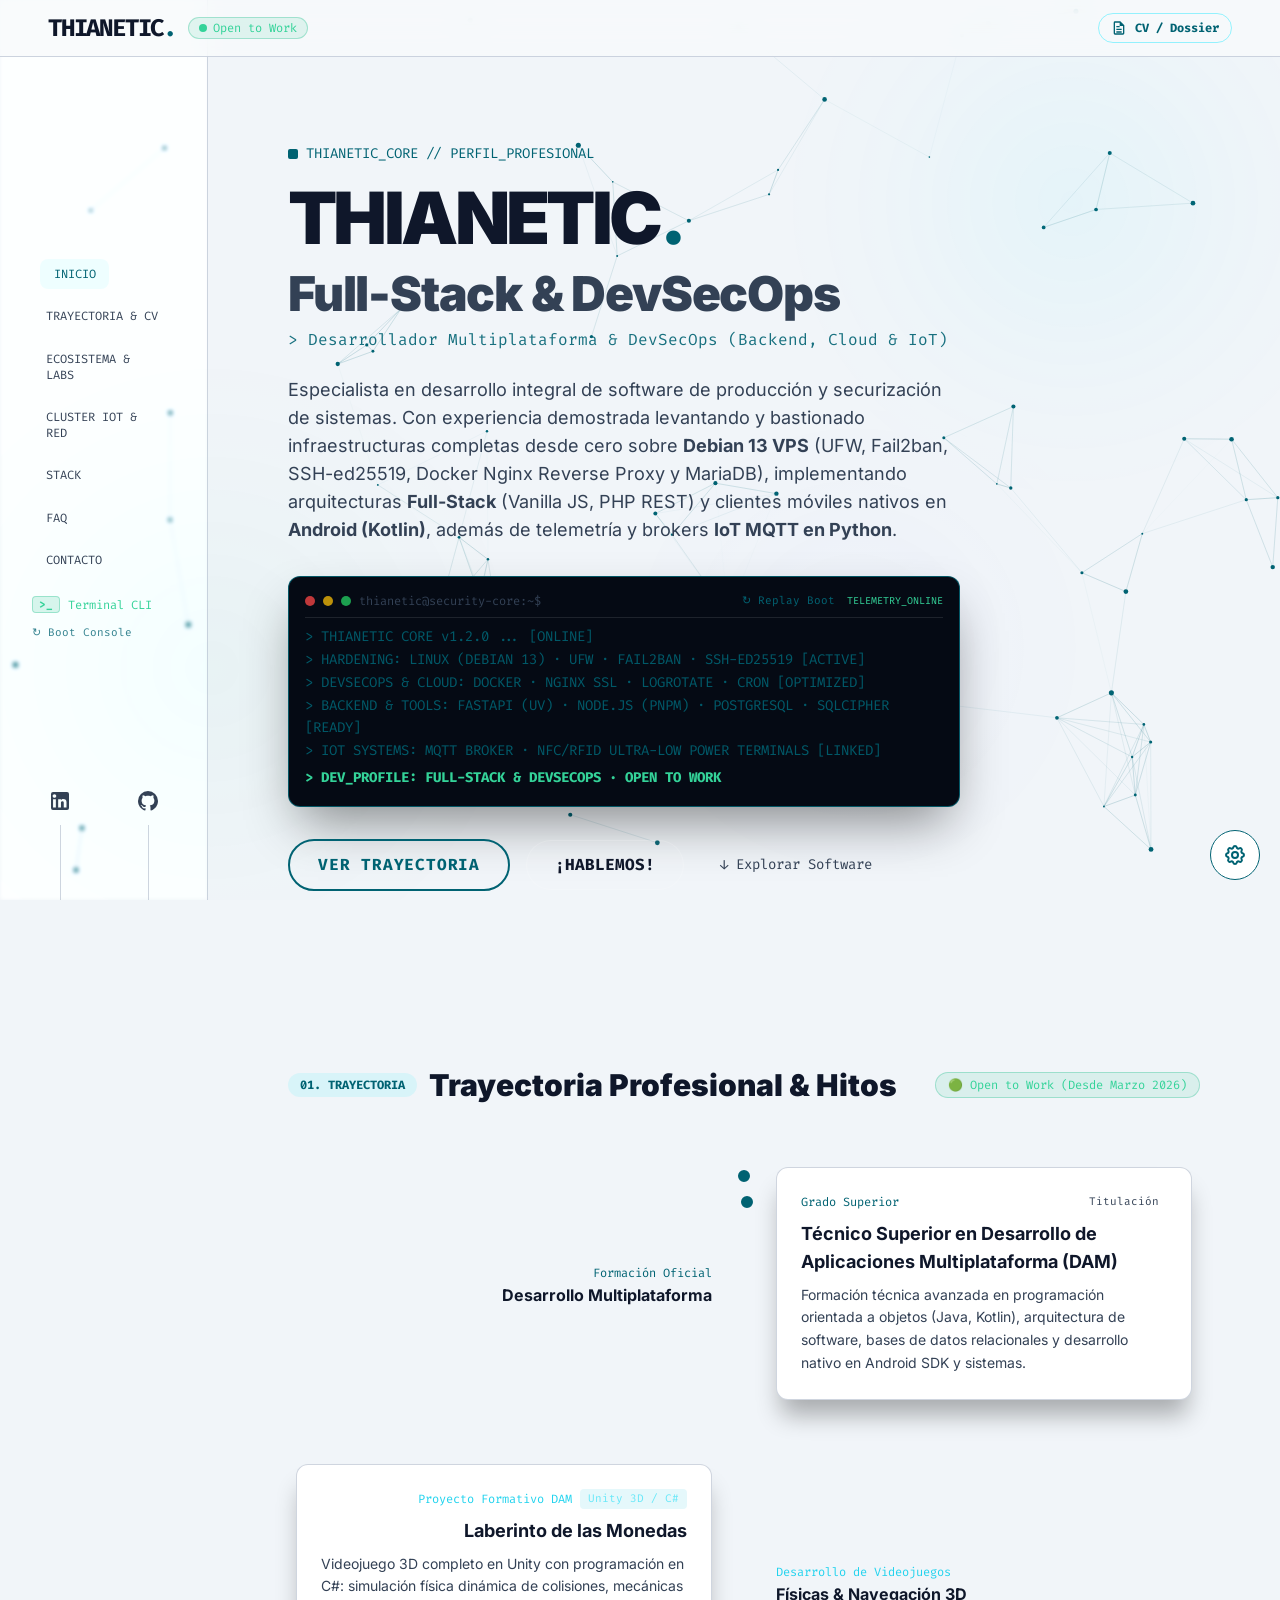
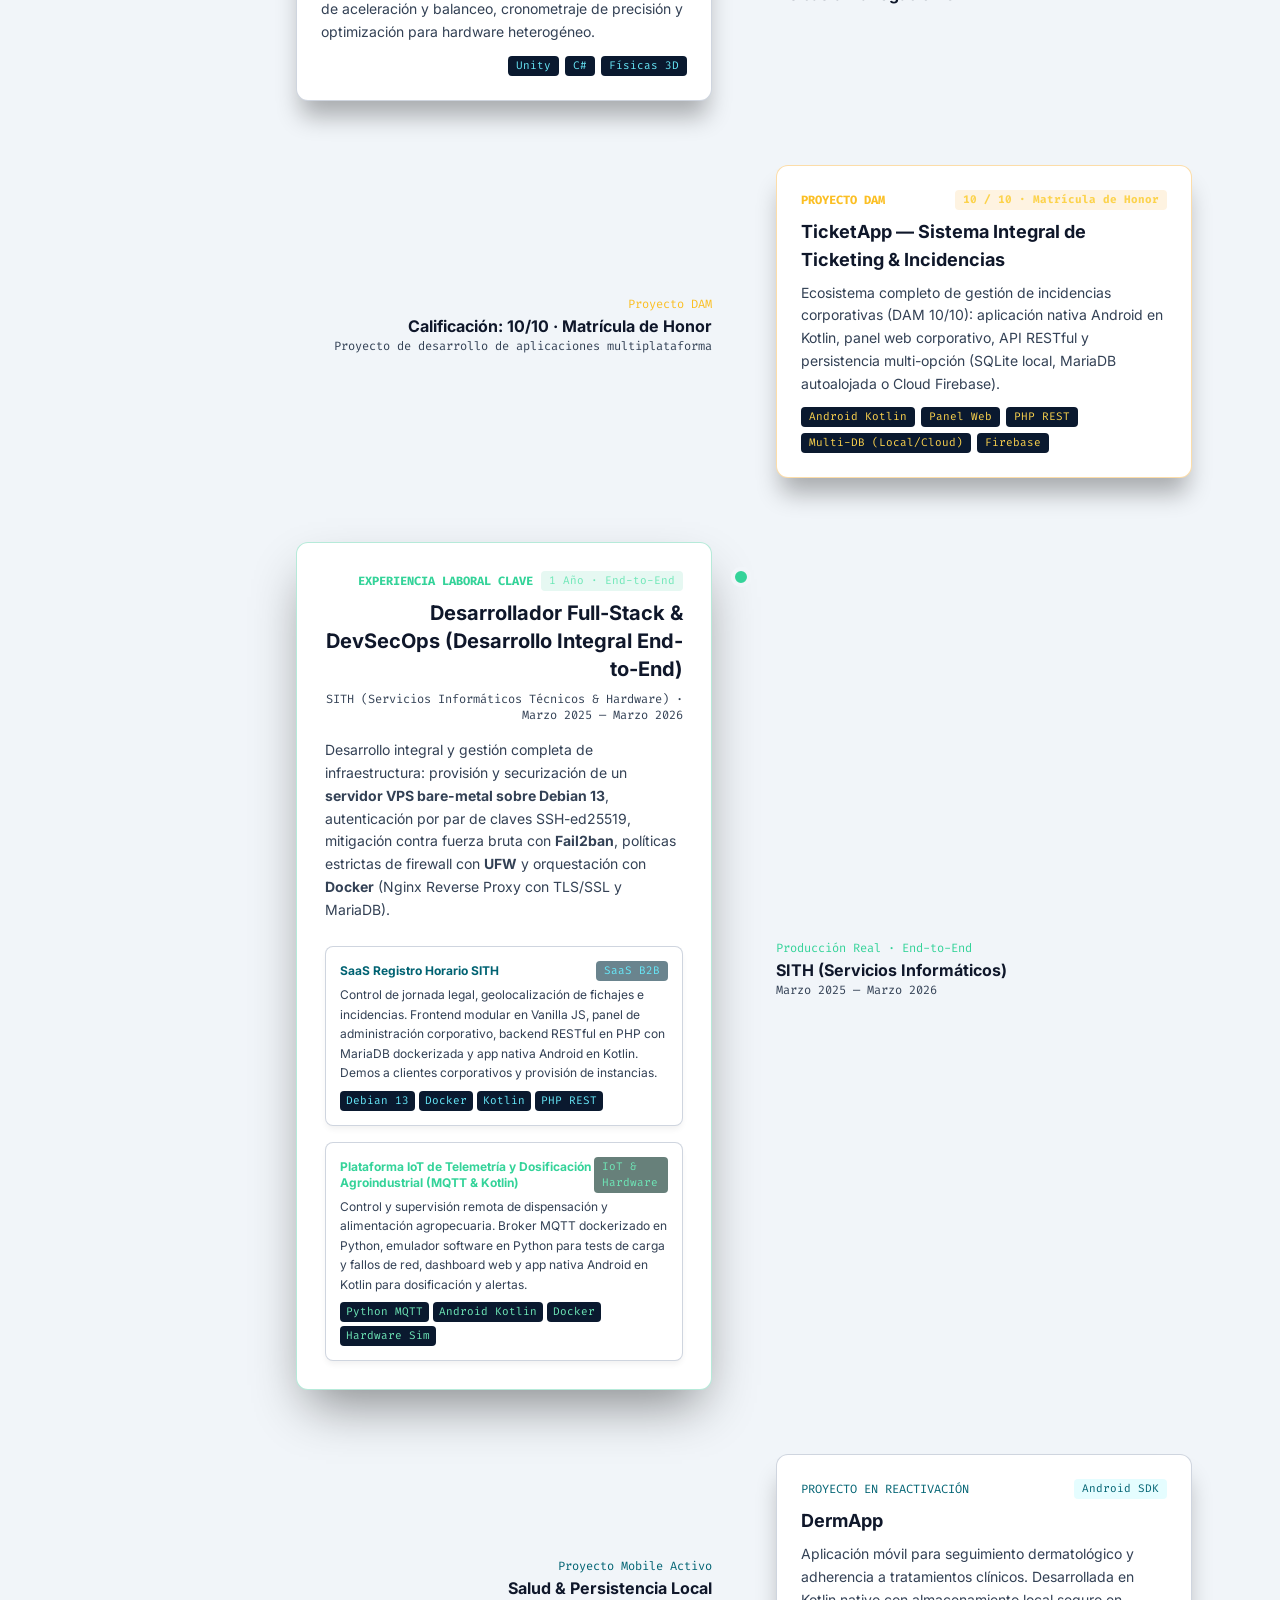
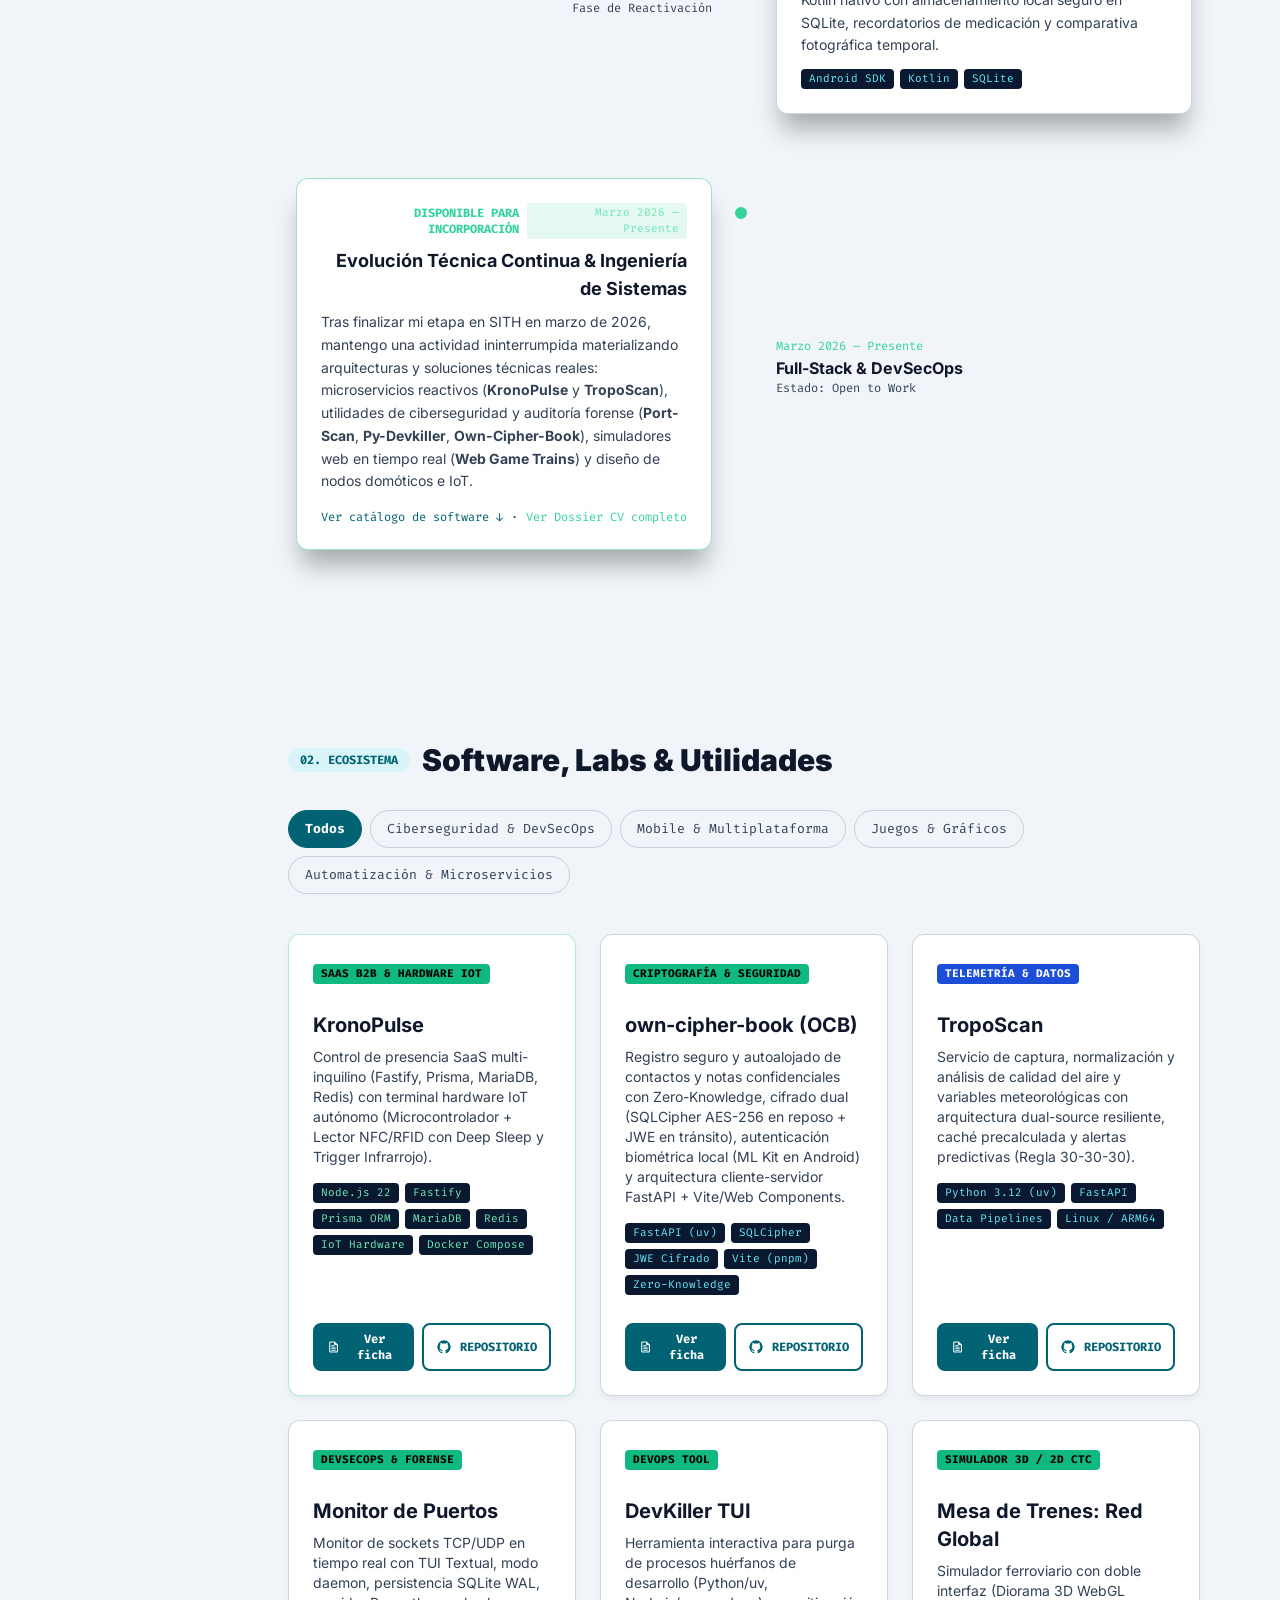
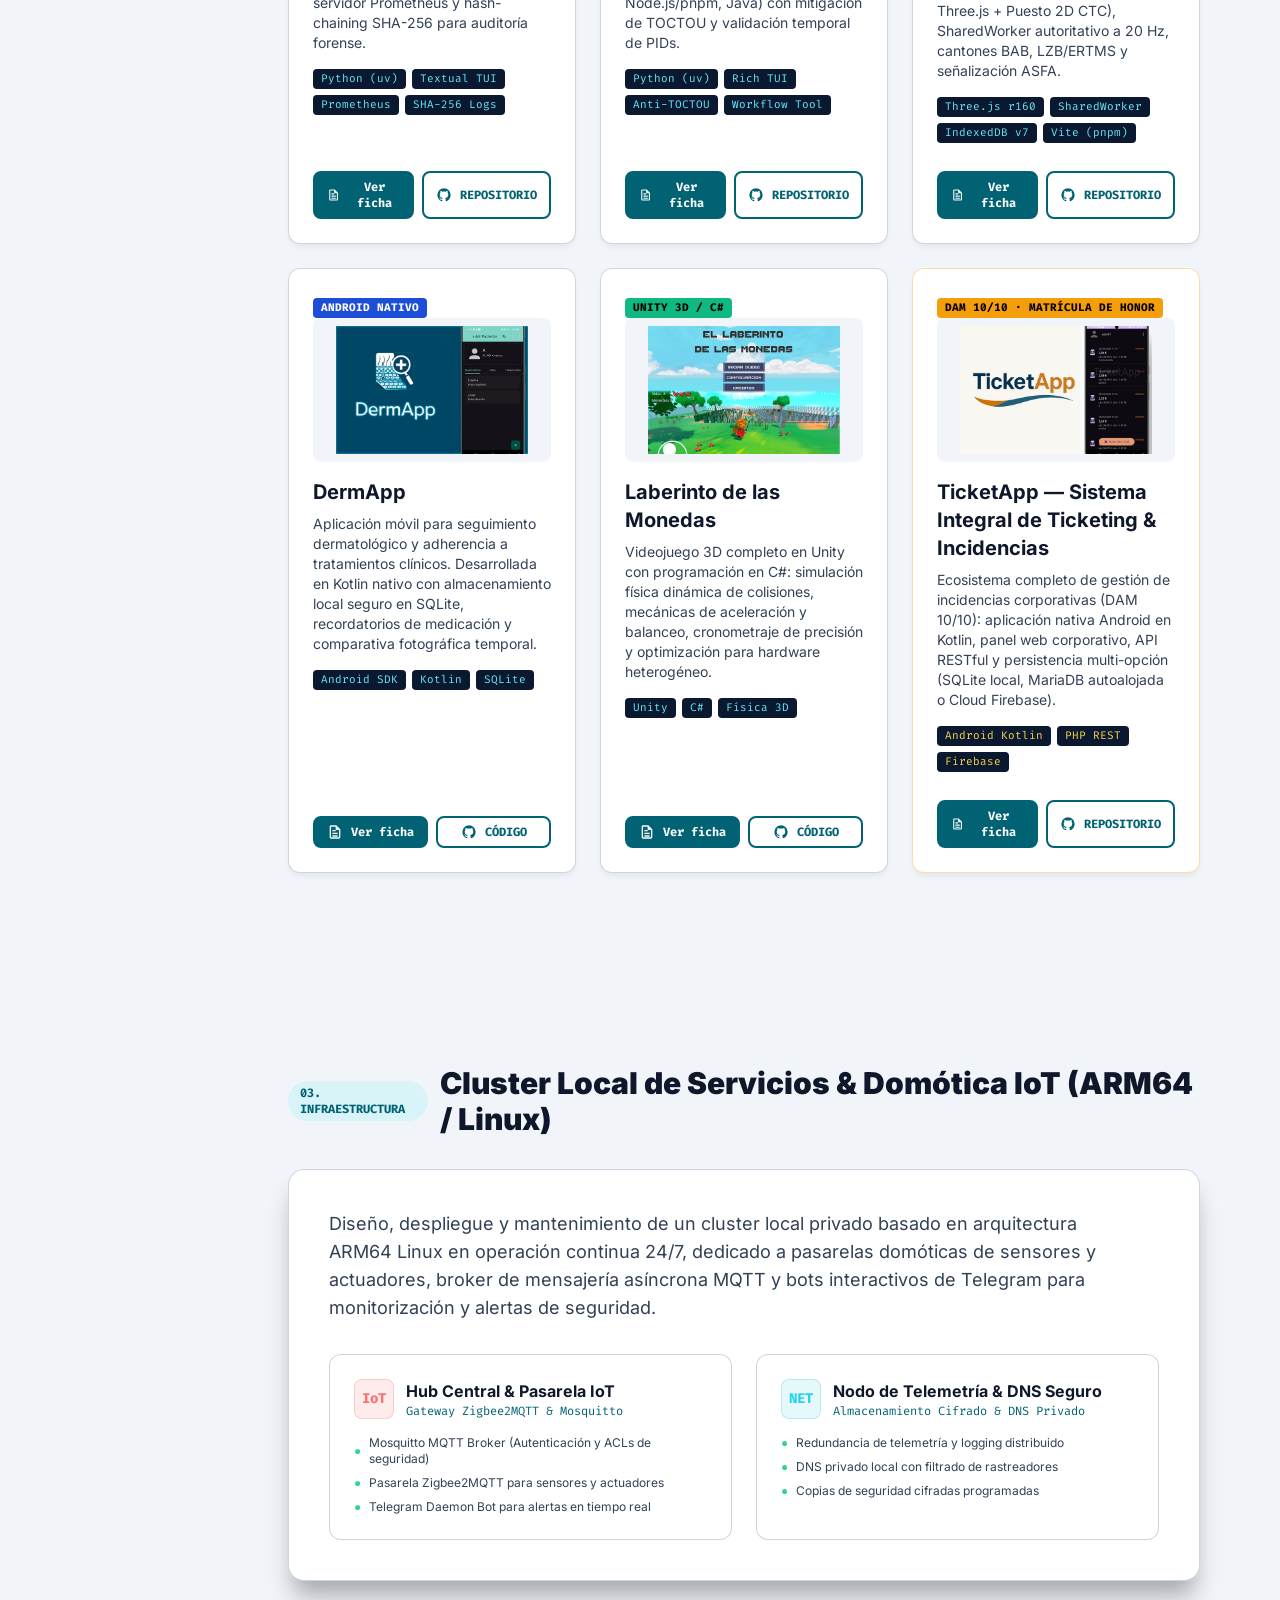
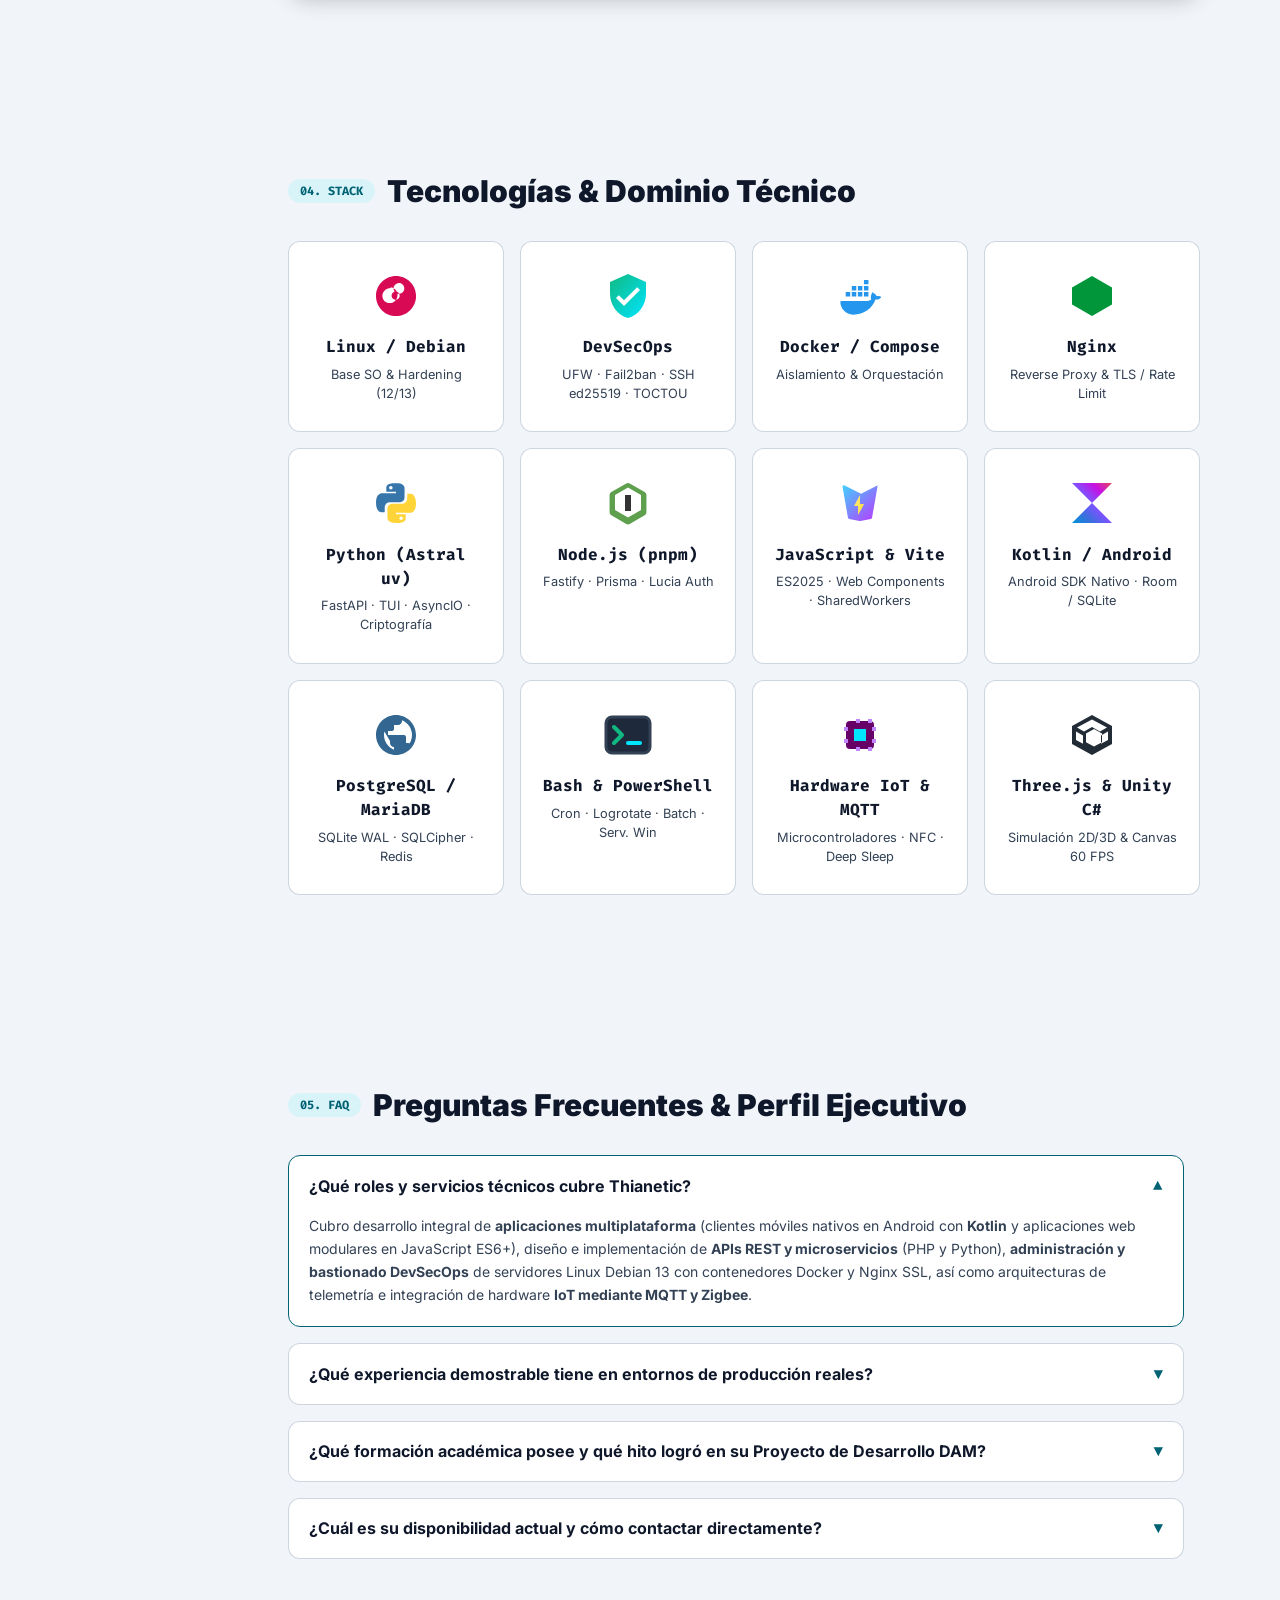
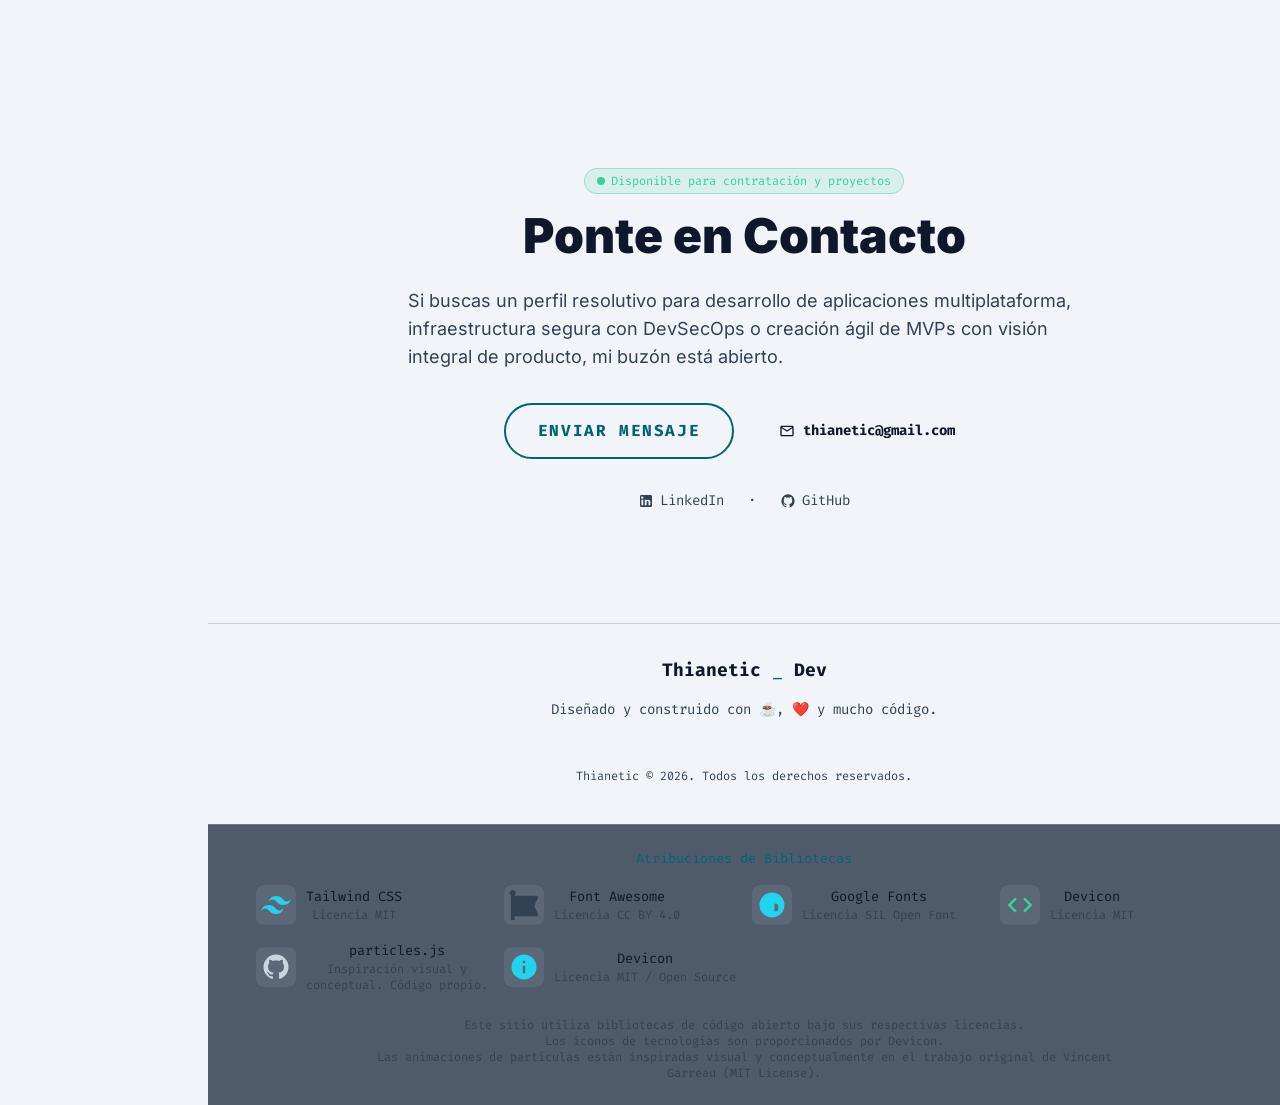
==== commit 1f76ca64: "fix(hotfix): standardize img assets to snake_case and sync csp sha-256 lf hashes" ====
--- a/index.html
+++ b/index.html
@@ -6,7 +6,7 @@
     <meta name="color-scheme" content="light dark">
     <meta name="referrer" content="strict-origin-when-cross-origin">
     <title>Thianetic | Desarrollador Multiplataforma &amp; DevSecOps</title>
-    <meta http-equiv="Content-Security-Policy" content="default-src 'self'; script-src 'self' 'sha256-/mEqb8SCGqpTRAuBLcL8KxhlhAULsdav42/6q7PfMUE='; style-src 'self' 'unsafe-inline'; img-src 'self' data:; font-src 'self'; connect-src 'self'; object-src 'none'; base-uri 'self'; form-action 'self' mailto:;">
+    <meta http-equiv="Content-Security-Policy" content="default-src 'self'; script-src 'self' 'sha256-P2x0x/Dch73rVumcT+rHSqEkk5+wbVXa4bO7EFIcxvE=' 'sha256-/mEqb8SCGqpTRAuBLcL8KxhlhAULsdav42/6q7PfMUE='; style-src 'self' 'unsafe-inline'; img-src 'self' data:; font-src 'self'; connect-src 'self'; object-src 'none'; base-uri 'self'; form-action 'self' mailto:;">
 
     <!-- ===== SEO & SOCIAL META TAGS (Hallazgo #19) ===== -->
     <meta name="description" content="Portfolio oficial de Thianetic: Desarrollador Multiplataforma & DevSecOps (Backend, Cloud & IoT). Especialista en Debian/Linux hardening, Docker, Node.js (pnpm), Python (uv), Android Kotlin, SQL/NoSQL e IoT MQTT.">
@@ -15,7 +15,7 @@
     <meta property="og:type" content="profile">
     <meta property="og:title" content="Thianetic | Full-Stack & DevSecOps">
     <meta property="og:description" content="Desarrollador Multiplataforma & DevSecOps especializado en backend de alto rendimiento, infraestructura Linux segura, Android nativo (Kotlin) y telemetría IoT.">
-    <meta property="og:image" content="https://thianetic.github.io/img/og-card.png">
+    <meta property="og:image" content="https://thianetic.github.io/img/og_card.png">
     <meta property="og:image:width" content="1200">
     <meta property="og:image:height" content="630">
     <meta property="og:image:alt" content="Thianetic — Full-Stack Developer & DevSecOps Engineer">
@@ -23,7 +23,7 @@
     <meta name="twitter:card" content="summary_large_image">
     <meta name="twitter:title" content="Thianetic | Full-Stack & DevSecOps">
     <meta name="twitter:description" content="Portfolio y Dossier Técnico: Full-Stack, Android Kotlin, DevSecOps (Linux / Docker), microservicios y sistemas IoT.">
-    <meta name="twitter:image" content="https://thianetic.github.io/img/og-card.png">
+    <meta name="twitter:image" content="https://thianetic.github.io/img/og_card.png">
 
     <!-- ===== DATOS ESTRUCTURADOS JSON-LD (Schema.org ProfilePage + Person + FAQPage) ===== -->
     <script type="application/ld+json">
@@ -46,7 +46,7 @@
           "@id": "https://thianetic.github.io/#person",
           "name": "Thianetic",
           "url": "https://thianetic.github.io/",
-          "image": "https://thianetic.github.io/img/og-card.png",
+          "image": "https://thianetic.github.io/img/og_card.png",
           "email": "mailto:thianetic@gmail.com",
           "jobTitle": "Desarrollador de Aplicaciones Multiplataforma (DAM) & Especialista DevSecOps / IoT",
           "description": "Desarrollador Full-Stack, Android Nativo (Kotlin) y DevSecOps con experiencia real en producción aprovisionando y securizando servidores bare-metal Debian 13, arquitecturas Docker, APIs REST y sistemas IoT MQTT.",
@@ -808,8 +808,8 @@
                                 <div class="project-image-container mb-4">
                                     <span class="project-status status-beta text-[11px] font-mono px-2 py-0.5 rounded">ANDROID NATIVO</span>
                                     <picture>
-                                        <source srcset="img/dermapp-android.webp" type="image/webp">
-                                        <img loading="lazy" decoding="async" src="img/dermapp-android.png" class="project-image h-36 w-full object-contain p-2 bg-black/40 rounded-lg" alt="DermApp" width="300" height="144">
+                                        <source srcset="img/dermapp_android.webp" type="image/webp">
+                                        <img loading="lazy" decoding="async" src="img/dermapp_android.png" class="project-image h-36 w-full object-contain p-2 bg-black/40 rounded-lg" alt="DermApp" width="300" height="144">
                                     </picture>
                                 </div>
                                 <h3 class="text-xl font-bold text-[var(--text-primary-dark)] mb-2">DermApp</h3>
@@ -838,8 +838,8 @@
                                 <div class="project-image-container mb-4">
                                     <span class="project-status status-release text-[11px] font-mono px-2 py-0.5 rounded">UNITY 3D / C#</span>
                                     <picture>
-                                        <source srcset="img/laberinto-unity.webp" type="image/webp">
-                                        <img loading="lazy" decoding="async" src="img/laberinto-unity.png" class="project-image h-36 w-full object-contain p-2 bg-black/40 rounded-lg" alt="Laberinto de las Monedas" width="300" height="144">
+                                        <source srcset="img/laberinto_unity.webp" type="image/webp">
+                                        <img loading="lazy" decoding="async" src="img/laberinto_unity.png" class="project-image h-36 w-full object-contain p-2 bg-black/40 rounded-lg" alt="Laberinto de las Monedas" width="300" height="144">
                                     </picture>
                                 </div>
                                 <h3 class="text-xl font-bold text-[var(--text-primary-dark)] mb-2">Laberinto de las Monedas</h3>
@@ -868,8 +868,8 @@
                                 <div class="project-image-container mb-4">
                                     <span class="project-status status-development text-[11px] font-mono px-2 py-0.5 rounded">DAM 10/10 · MATRÍCULA DE HONOR</span>
                                     <picture>
-                                        <source srcset="img/ticketapp-android.webp" type="image/webp">
-                                        <img loading="lazy" decoding="async" src="img/ticketapp-android.png" class="project-image h-36 w-full object-contain p-2 bg-black/40 rounded-lg" alt="TicketApp" width="300" height="144">
+                                        <source srcset="img/ticketapp_android.webp" type="image/webp">
+                                        <img loading="lazy" decoding="async" src="img/ticketapp_android.png" class="project-image h-36 w-full object-contain p-2 bg-black/40 rounded-lg" alt="TicketApp" width="300" height="144">
                                     </picture>
                                 </div>
                                 <h3 class="text-xl font-bold text-[var(--text-primary-dark)] mb-2">TicketApp — Sistema Integral de Ticketing &amp; Incidencias</h3>
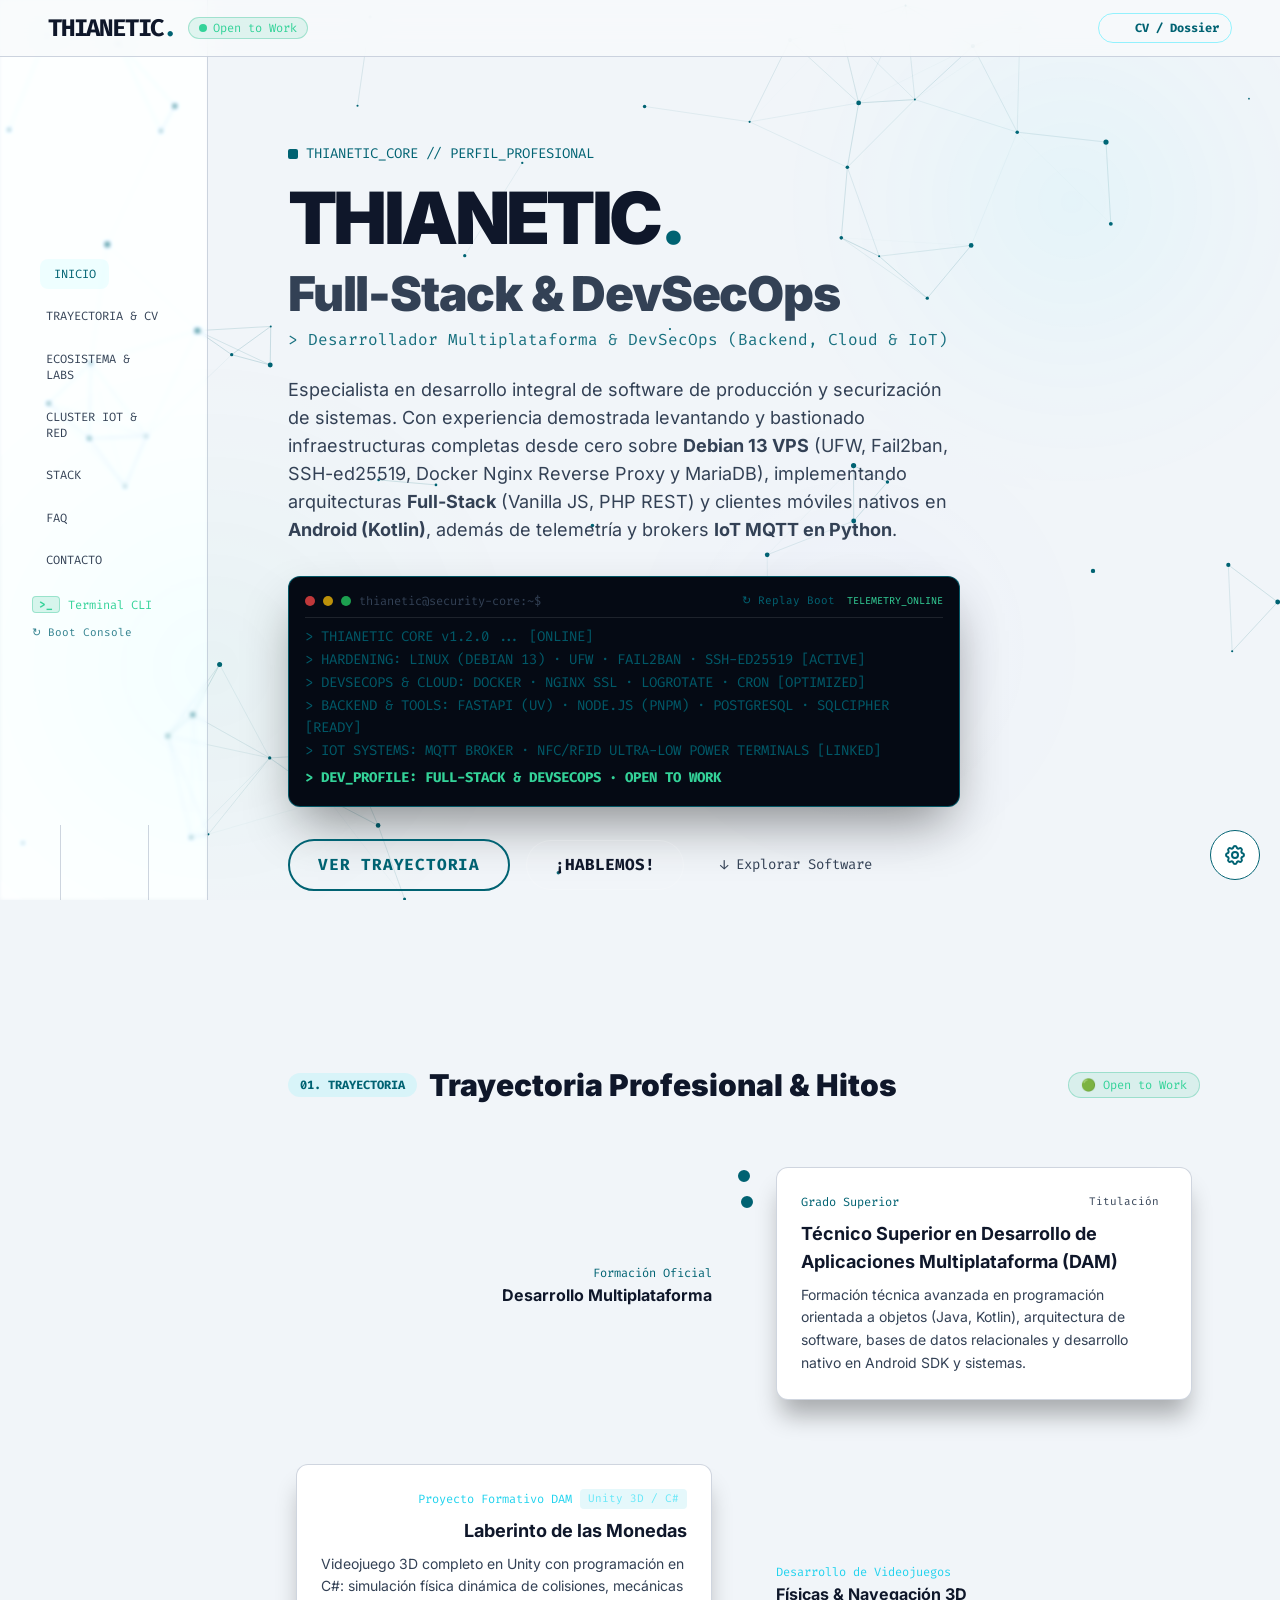
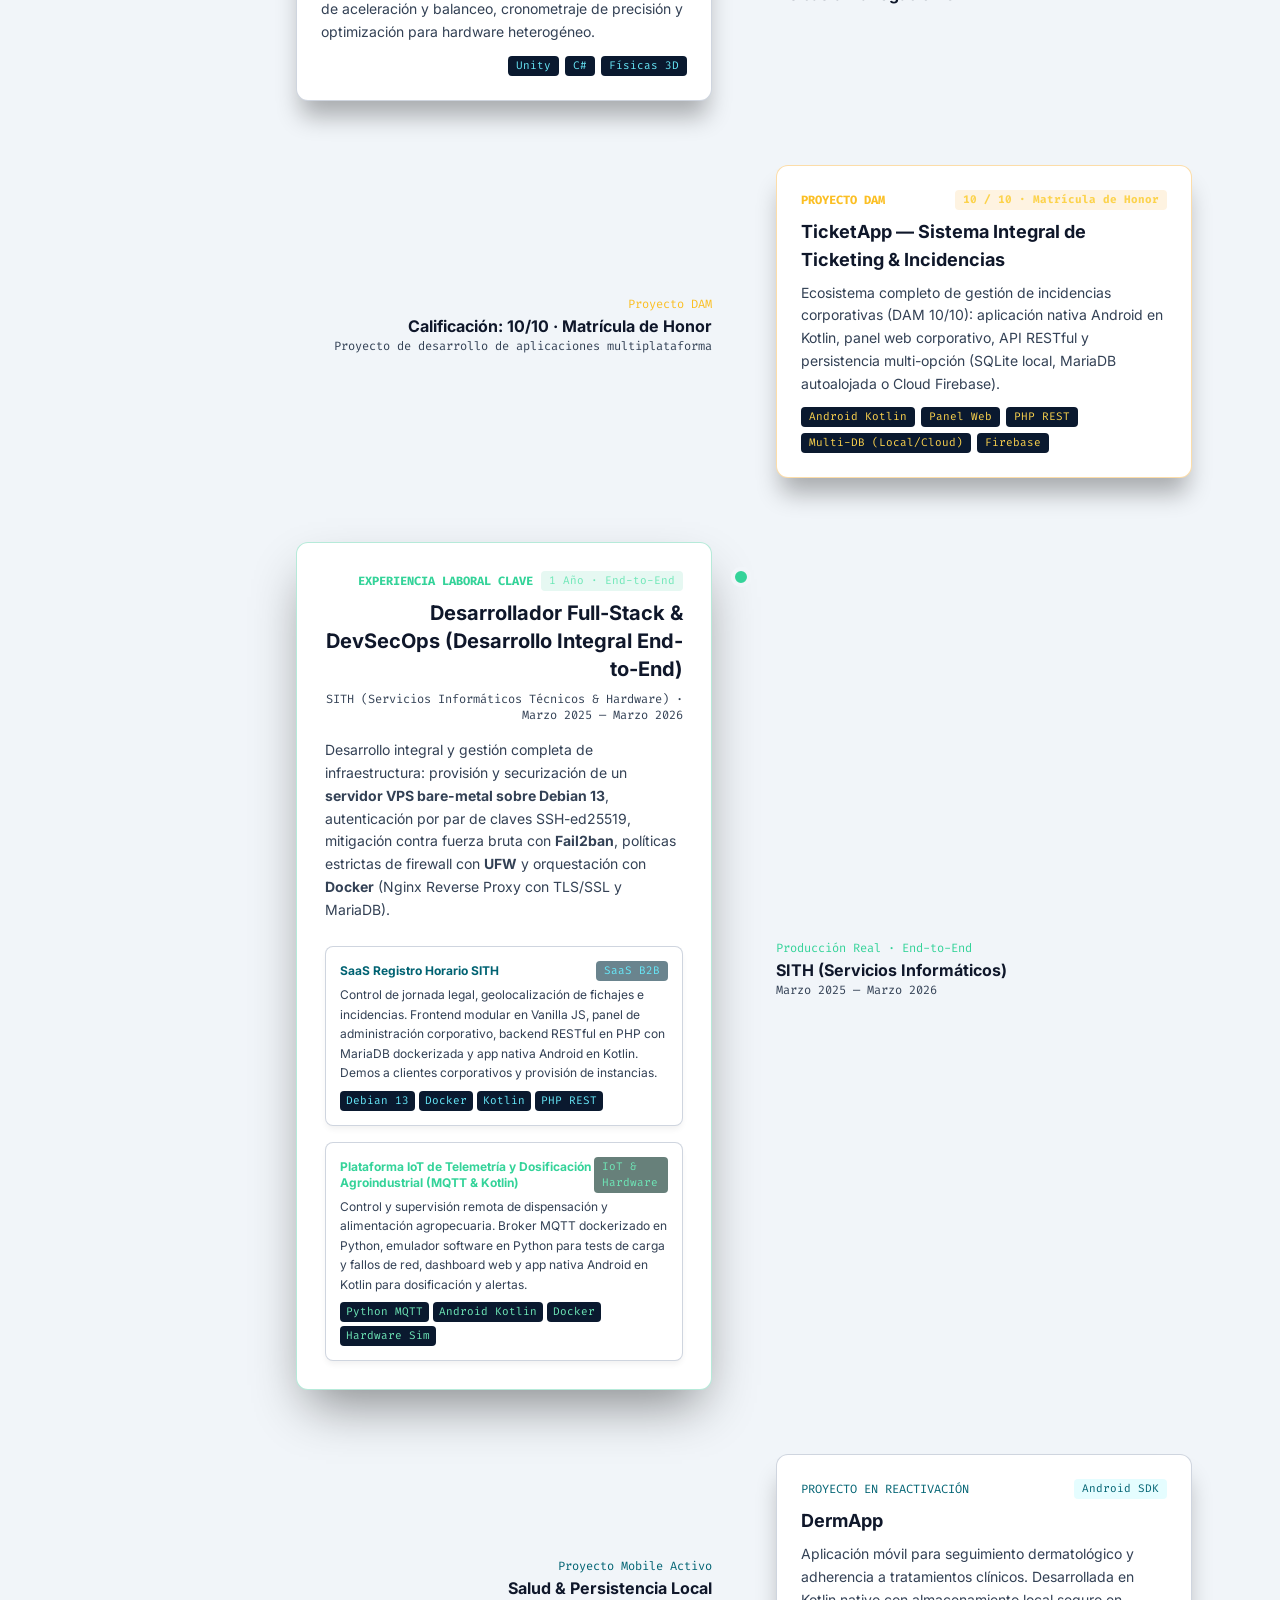
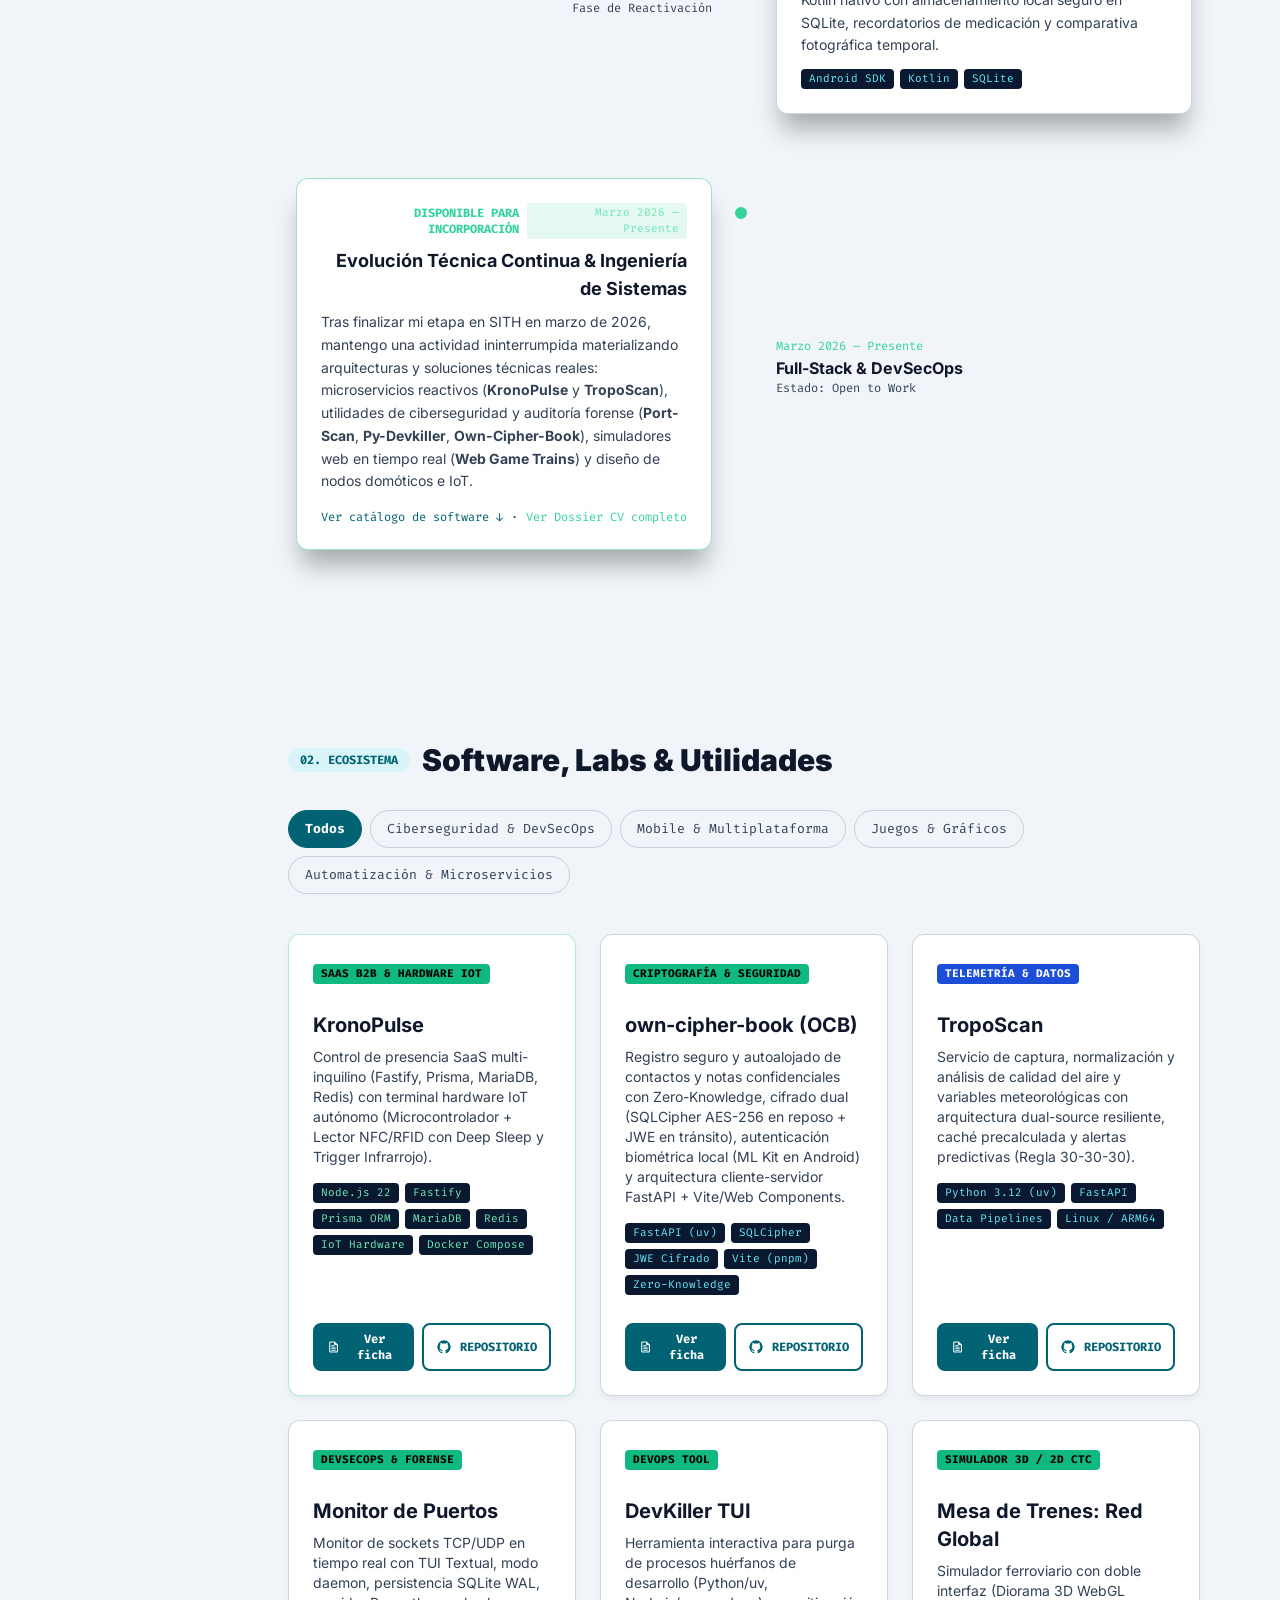
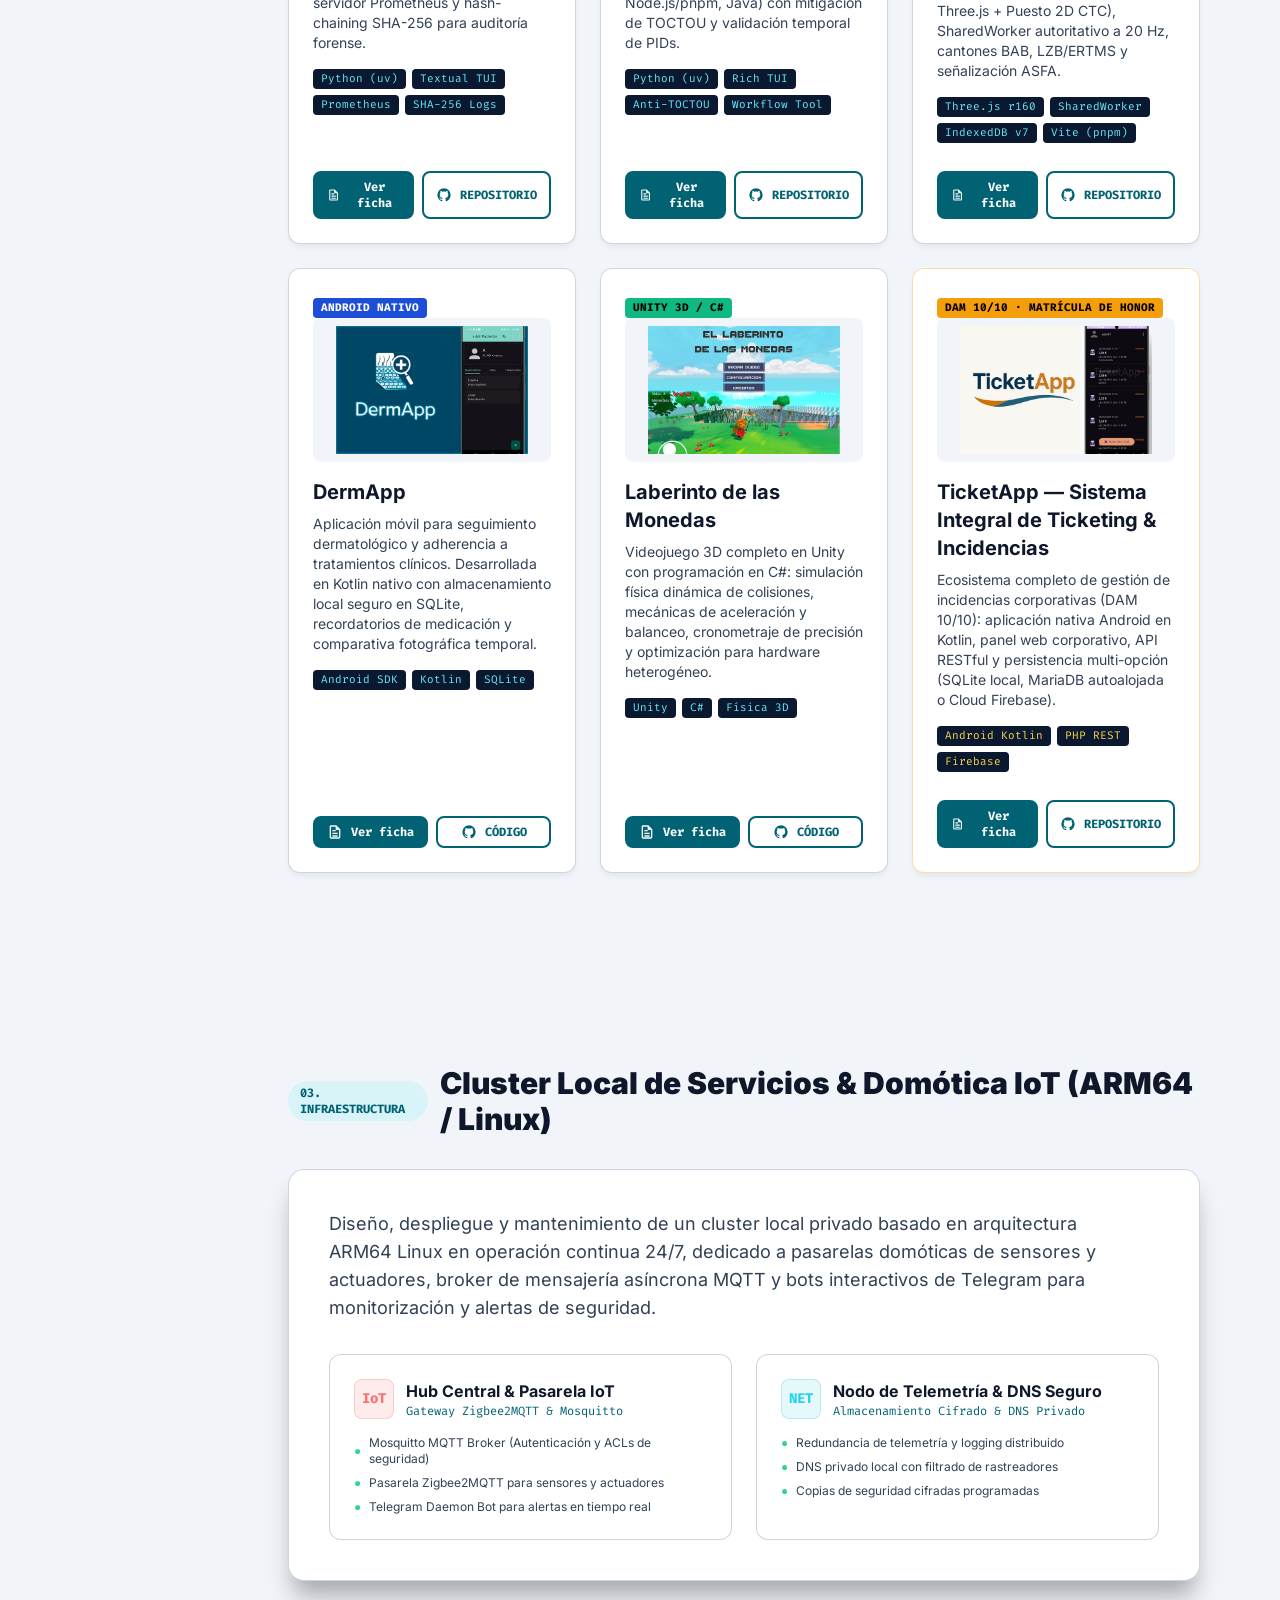
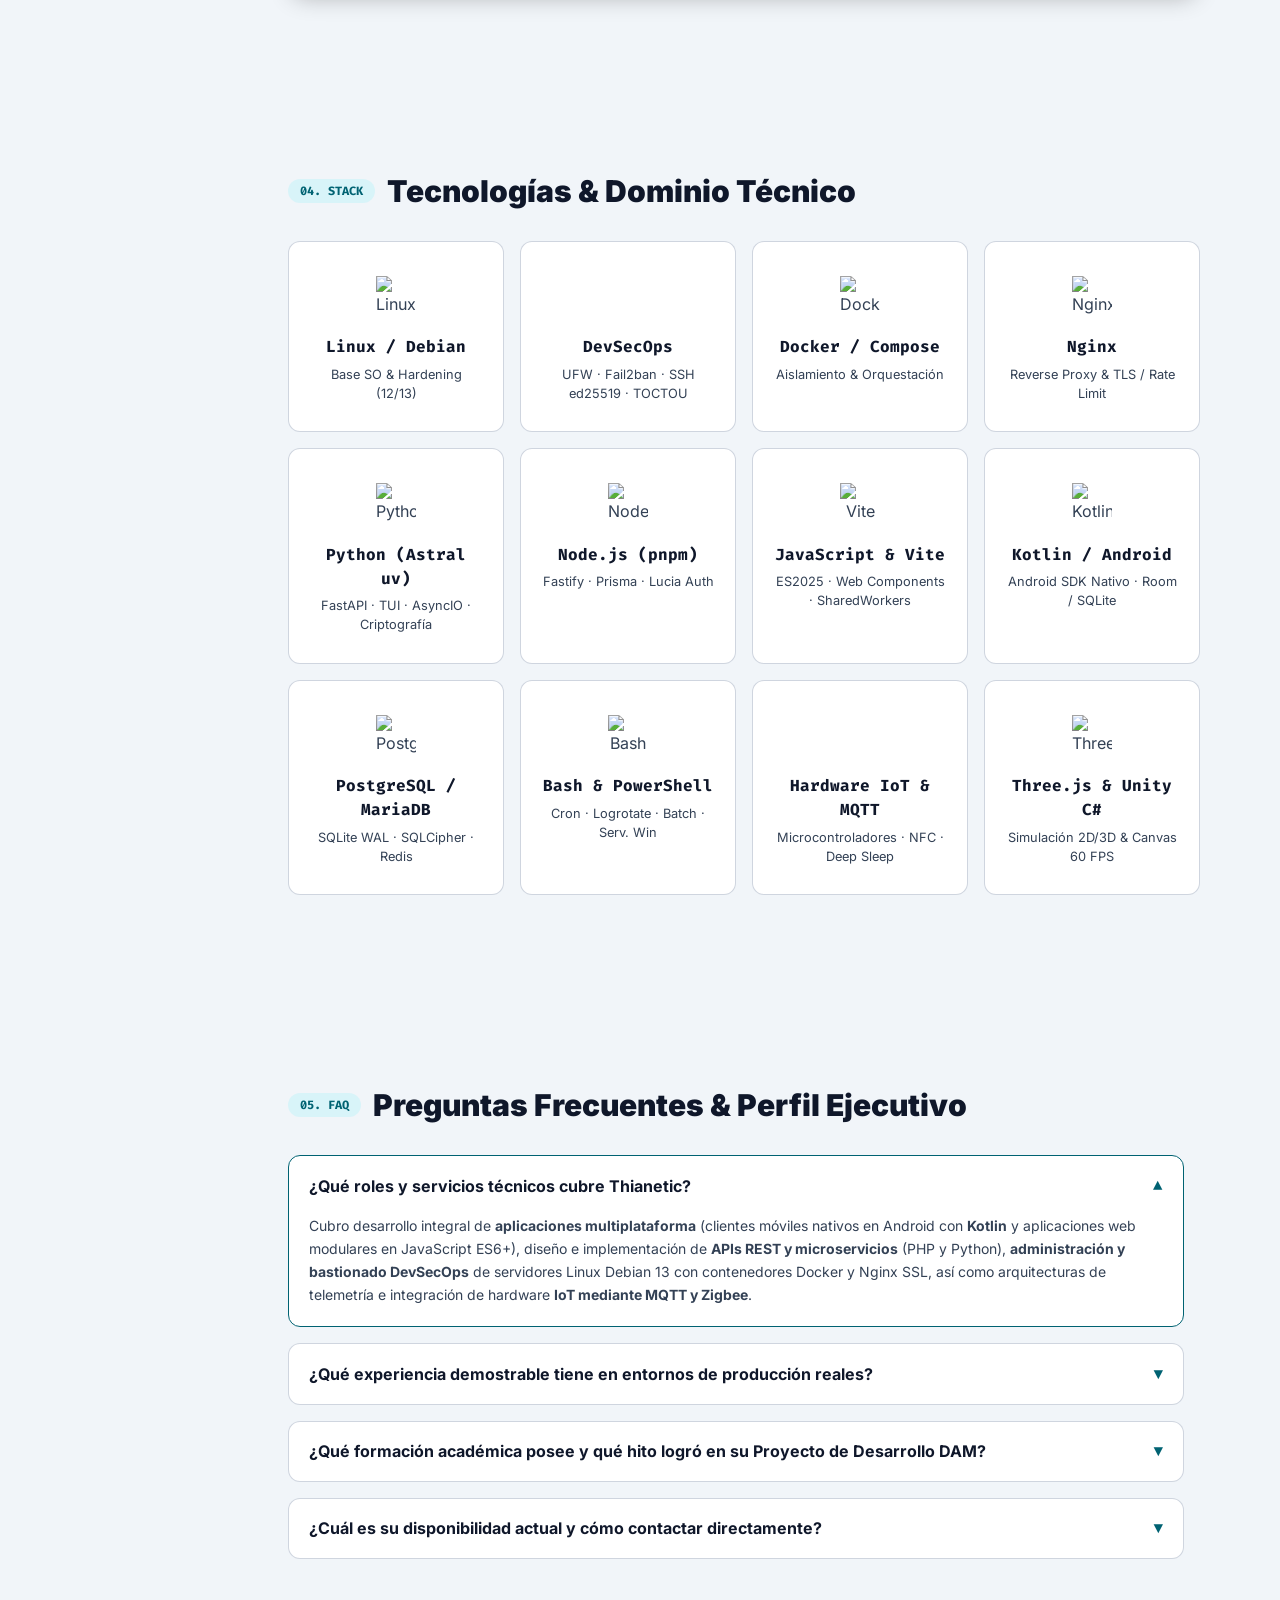
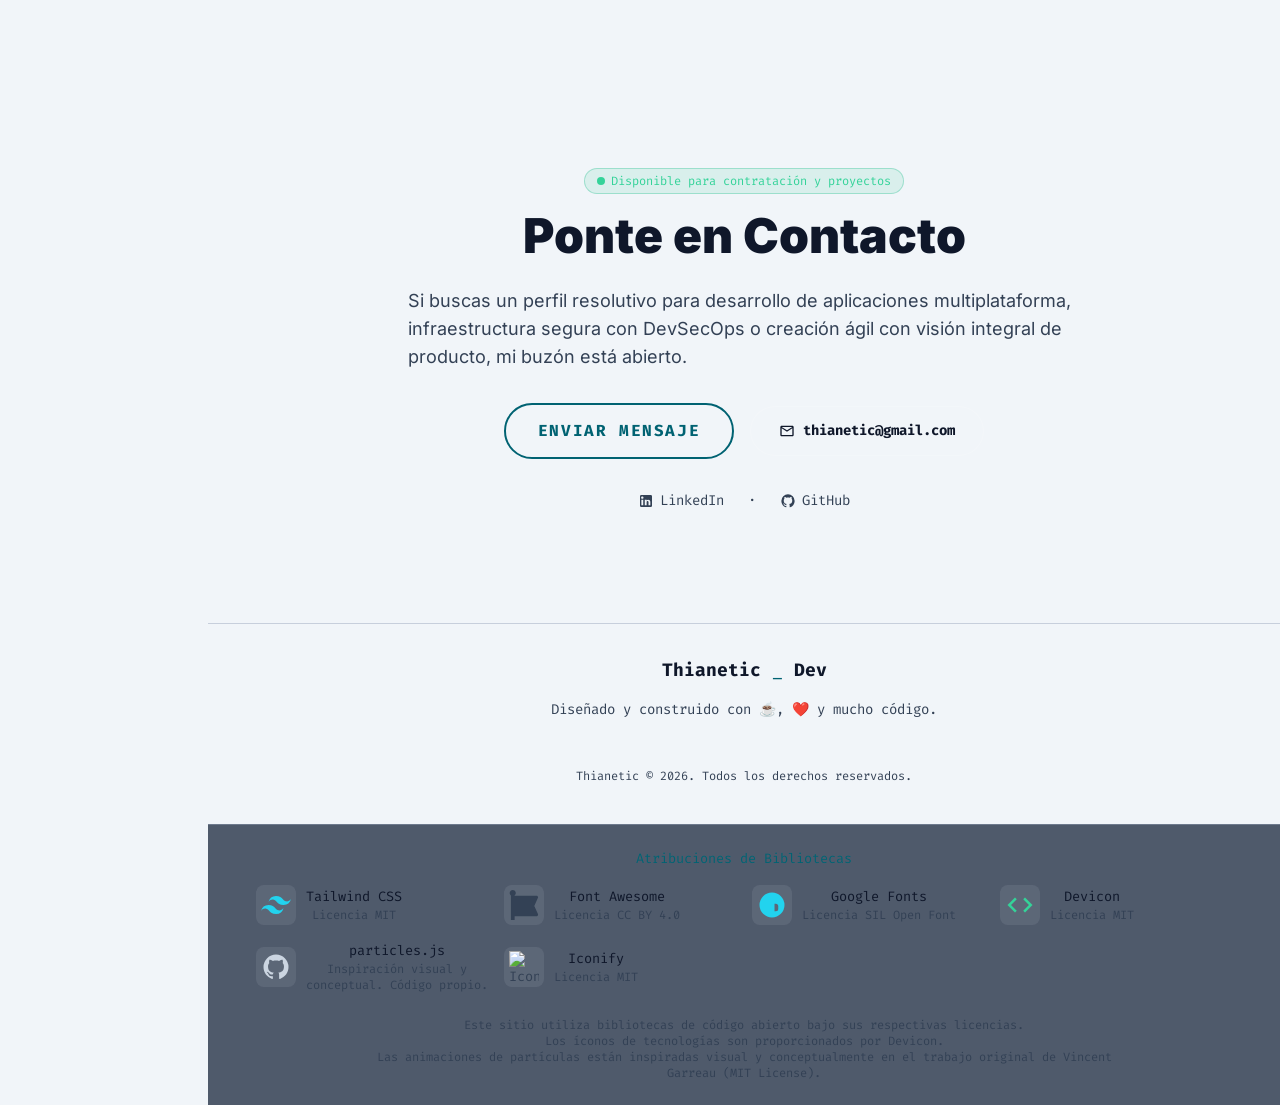
==== commit 70593aa6: "fix(icons): restore iconify and devicon cdn icons, add goatcounter analytics and update csp" ====
--- a/index.html
+++ b/index.html
@@ -6,7 +6,7 @@
     <meta name="color-scheme" content="light dark">
     <meta name="referrer" content="strict-origin-when-cross-origin">
     <title>Thianetic | Desarrollador Multiplataforma &amp; DevSecOps</title>
-    <meta http-equiv="Content-Security-Policy" content="default-src 'self'; script-src 'self' 'sha256-P2x0x/Dch73rVumcT+rHSqEkk5+wbVXa4bO7EFIcxvE=' 'sha256-/mEqb8SCGqpTRAuBLcL8KxhlhAULsdav42/6q7PfMUE='; style-src 'self' 'unsafe-inline'; img-src 'self' data:; font-src 'self'; connect-src 'self'; object-src 'none'; base-uri 'self'; form-action 'self' mailto:;">
+    <meta http-equiv="Content-Security-Policy" content="default-src 'self'; script-src 'self' https://gc.zgo.at https://code.iconify.design 'sha256-P2x0x/Dch73rVumcT+rHSqEkk5+wbVXa4bO7EFIcxvE=' 'sha256-/mEqb8SCGqpTRAuBLcL8KxhlhAULsdav42/6q7PfMUE='; style-src 'self' 'unsafe-inline'; img-src 'self' data: https://thianetic.goatcounter.com https://cdn.jsdelivr.net https://iconify.design; font-src 'self'; connect-src 'self' https://thianetic.goatcounter.com https://api.iconify.design https://api2.iconify.design https://api.simplesvg.com https://api.unisvg.com; object-src 'none'; base-uri 'self'; form-action 'self' mailto:;">
 
     <!-- ===== SEO & SOCIAL META TAGS (Hallazgo #19) ===== -->
     <meta name="description" content="Portfolio oficial de Thianetic: Desarrollador Multiplataforma & DevSecOps (Backend, Cloud & IoT). Especialista en Debian/Linux hardening, Docker, Node.js (pnpm), Python (uv), Android Kotlin, SQL/NoSQL e IoT MQTT.">
@@ -178,6 +178,8 @@
     <link rel="stylesheet" href="css/components.css">
     <link rel="stylesheet" href="css/animations.css">
 
+    <!-- ===== ICONOGRAFÍA EXTERNA ICONIFY CON SRI ===== -->
+    <script defer src="https://code.iconify.design/3/3.1.0/iconify.min.js" integrity="sha384-GYcZF/Xz4/6ZHVch5eVcYcyWmSCvO3+ffsxF+B9hfRyc3XCkSws7SO5ZSGqHlUNH" crossorigin="anonymous" referrerpolicy="no-referrer"></script>
     </head>
 
 <body class="overflow-x-hidden">
@@ -224,14 +226,14 @@
         <ul class="flex items-end space-x-6">
             <li class="flex flex-col items-center">
                 <a href="https://linkedin.com/in/thianetic-dev" target="_blank" rel="noopener noreferrer" aria-label="LinkedIn" class="p-2 transition-all duration-300 text-[var(--text-secondary-dark)] hover:text-accent">
-                    <svg class="h-6 w-6 transition-all duration-300 inline-block" fill="currentColor" viewBox="0 0 24 24" aria-hidden="true"><path d="M19 3a2 2 0 0 1 2 2v14a2 2 0 0 1-2 2H5a2 2 0 0 1-2-2V5a2 2 0 0 1 2-2h14m-.5 15.5v-5.3a3.26 3.26 0 0 0-3.26-3.26c-.85 0-1.84.52-2.28 1.3v-1.11h-2.79v8.37h2.79v-4.93c0-.77.62-1.4 1.39-1.4a1.4 1.4 0 0 1 1.4 1.4v4.93h2.75M6.46 8.76c.99 0 1.8-.81 1.8-1.8 0-.99-.81-1.8-1.8-1.8-.99 0-1.8.81-1.8 1.8 0 .99.81 1.8 1.8 1.8m1.39 9.74v-8.37H5.07v8.37h2.78z"/></svg>
+                    <span class="iconify h-6 w-6 transition-all duration-300" data-icon="mdi:linkedin"></span>
                     <span class="social-tooltip tooltip-text" data-text="in/thianetic-dev" data-scramble-text>in/thianetic-dev</span>
                 </a>
                 <span class="social-line" aria-hidden="true"></span>
             </li>
             <li class="flex flex-col items-center">
                 <a href="https://github.com/thianetic" target="_blank" rel="noopener noreferrer" aria-label="GitHub" class="p-2 transition-all duration-300 text-[var(--text-secondary-dark)] hover:text-accent">
-                    <svg class="h-6 w-6 transition-all duration-300 inline-block" fill="currentColor" viewBox="0 0 24 24" aria-hidden="true"><path d="M12 2A10 10 0 0 0 2 12c0 4.42 2.87 8.17 6.84 9.5.5.08.66-.23.66-.5v-1.69c-2.77.6-3.36-1.34-3.36-1.34-.46-1.16-1.11-1.47-1.11-1.47-.91-.62.07-.6.07-.6 1 .07 1.53 1.03 1.53 1.03.87 1.52 2.34 1.07 2.91.83.1-.65.35-1.09.63-1.34-2.22-.25-4.55-1.11-4.55-4.92 0-1.11.38-2 1.03-2.71-.1-.25-.45-1.29.1-2.64 0 0 .84-.27 2.75 1.02.79-.22 1.65-.33 2.5-.33.85 0 1.71.11 2.5.33 1.91-1.29 2.75-1.02 2.75-1.02.55 1.35.2 2.39.1 2.64.65.71 1.03 1.6 1.03 2.71 0 3.82-2.34 4.66-4.57 4.91.36.31.69.92.69 1.85V21c0 .27.16.59.67.5C19.14 20.16 22 16.42 22 12A10 10 0 0 0 12 2z"/></svg>
+                    <span class="iconify h-6 w-6 transition-all duration-300" data-icon="mdi:github"></span>
                     <span class="social-tooltip tooltip-text" data-text="@thianetic" data-scramble-text>@thianetic</span>
                 </a>
                 <span class="social-line" aria-hidden="true"></span>
@@ -253,7 +255,7 @@
 
         <div class="flex items-center space-x-3">
             <button type="button" id="cv-header-btn" commandfor="cv-modal" command="show-modal" class="inline-flex items-center gap-2 px-3 py-1.5 rounded-full text-xs font-mono font-semibold border border-accent/40 text-accent hover:bg-accent hover:text-[var(--bg-dark)] transition-all cursor-pointer">
-                <svg class="w-4 h-4 inline-block" fill="currentColor" viewBox="0 0 24 24" aria-hidden="true"><path d="M14 2H6a2 2 0 0 0-2 2v16a2 2 0 0 0 2 2h12a2 2 0 0 0 2-2V8l-6-6m4 18H6V4h7v5h5v11m-10-3h8v2H8v-2m0-4h8v2H8v-2m0-4h5v2H8V9z"/></svg>
+                <span class="iconify w-4 h-4" data-icon="mdi:file-document-outline"></span>
                 <span data-scramble-text>CV / Dossier</span>
             </button>
             <button type="button" id="mobile-menu-btn" class="lg:hidden text-accent text-2xl" aria-label="Abrir Menú" aria-expanded="false" aria-controls="mobile-menu">&#9776;</button>
@@ -289,10 +291,10 @@
 
         <div class="flex items-center space-x-6 mt-6">
             <a href="https://github.com/thianetic" target="_blank" rel="noopener noreferrer" aria-label="GitHub" class="p-2 text-[var(--text-secondary-dark)] hover:text-accent">
-                <svg class="h-7 w-7 inline-block" fill="currentColor" viewBox="0 0 24 24" aria-hidden="true"><path d="M12 2A10 10 0 0 0 2 12c0 4.42 2.87 8.17 6.84 9.5.5.08.66-.23.66-.5v-1.69c-2.77.6-3.36-1.34-3.36-1.34-.46-1.16-1.11-1.47-1.11-1.47-.91-.62.07-.6.07-.6 1 .07 1.53 1.03 1.53 1.03.87 1.52 2.34 1.07 2.91.83.1-.65.35-1.09.63-1.34-2.22-.25-4.55-1.11-4.55-4.92 0-1.11.38-2 1.03-2.71-.1-.25-.45-1.29.1-2.64 0 0 .84-.27 2.75 1.02.79-.22 1.65-.33 2.5-.33.85 0 1.71.11 2.5.33 1.91-1.29 2.75-1.02 2.75-1.02.55 1.35.2 2.39.1 2.64.65.71 1.03 1.6 1.03 2.71 0 3.82-2.34 4.66-4.57 4.91.36.31.69.92.69 1.85V21c0 .27.16.59.67.5C19.14 20.16 22 16.42 22 12A10 10 0 0 0 12 2z"/></svg>
+                <span class="iconify h-7 w-7" data-icon="mdi:github"></span>
             </a>
             <a href="https://linkedin.com/in/thianetic-dev" target="_blank" rel="noopener noreferrer" aria-label="LinkedIn" class="p-2 text-[var(--text-secondary-dark)] hover:text-accent">
-                <svg class="h-7 w-7 inline-block" fill="currentColor" viewBox="0 0 24 24" aria-hidden="true"><path d="M19 3a2 2 0 0 1 2 2v14a2 2 0 0 1-2 2H5a2 2 0 0 1-2-2V5a2 2 0 0 1 2-2h14m-.5 15.5v-5.3a3.26 3.26 0 0 0-3.26-3.26c-.85 0-1.84.52-2.28 1.3v-1.11h-2.79v8.37h2.79v-4.93c0-.77.62-1.4 1.39-1.4a1.4 1.4 0 0 1 1.4 1.4v4.93h2.75M6.46 8.76c.99 0 1.8-.81 1.8-1.8 0-.99-.81-1.8-1.8-1.8-.99 0-1.8.81-1.8 1.8 0 .99.81 1.8 1.8 1.8m1.39 9.74v-8.37H5.07v8.37h2.78z"/></svg>
+                <span class="iconify h-7 w-7" data-icon="mdi:linkedin"></span>
             </a>
         </div>
     </nav>
@@ -391,7 +393,7 @@
                                 Trayectoria Profesional &amp; Hitos
                             </h2>
                             <span class="hidden sm:inline-block text-xs font-mono text-emerald-400 border border-emerald-500/30 bg-emerald-500/10 px-3 py-1 rounded-full">
-                                🟢 Open to Work (Desde Marzo 2026)
+                                🟢 Open to Work
                             </span>
                         </div>
 
@@ -975,7 +977,7 @@
                             <!-- Linux / Debian -->
                             <div class="tech-card animate-fade-up">
                                 <div class="tech-icon">
-                                    <img src="assets/icons/debian.svg" alt="Linux Debian" class="w-12 h-12 object-contain" width="48" height="48" loading="lazy">
+                                    <img loading="lazy" decoding="async" src="https://cdn.jsdelivr.net/gh/devicons/devicon@2.16.0/icons/linux/linux-original.svg" alt="Linux Base" class="w-10 h-10">
                                 </div>
                                 <h3 class="tech-name">Linux / Debian</h3>
                                 <p class="tech-category">Base SO &amp; Hardening (12/13)</p>
@@ -984,7 +986,7 @@
                             <!-- DevSecOps & Seguridad -->
                             <div class="tech-card animate-fade-up stagger-1">
                                 <div class="tech-icon">
-                                    <img src="assets/icons/devsecops.svg" alt="DevSecOps" class="w-12 h-12 object-contain" width="48" height="48" loading="lazy">
+                                    <span class="iconify w-10 h-10 text-emerald-400" data-icon="mdi:shield-check"></span>
                                 </div>
                                 <h3 class="tech-name">DevSecOps</h3>
                                 <p class="tech-category">UFW · Fail2ban · SSH ed25519 · TOCTOU</p>
@@ -993,7 +995,7 @@
                             <!-- Docker & Compose -->
                             <div class="tech-card animate-fade-up stagger-2">
                                 <div class="tech-icon">
-                                    <img src="assets/icons/docker.svg" alt="Docker &amp; Compose" class="w-12 h-12 object-contain" width="48" height="48" loading="lazy">
+                                    <img loading="lazy" decoding="async" src="https://cdn.jsdelivr.net/gh/devicons/devicon@2.16.0/icons/docker/docker-original.svg" alt="Docker" class="w-10 h-10">
                                 </div>
                                 <h3 class="tech-name">Docker / Compose</h3>
                                 <p class="tech-category">Aislamiento &amp; Orquestación</p>
@@ -1002,7 +1004,7 @@
                             <!-- Nginx & SSL -->
                             <div class="tech-card animate-fade-up stagger-3">
                                 <div class="tech-icon">
-                                    <img src="assets/icons/nginx.svg" alt="Nginx" class="w-12 h-12 object-contain" width="48" height="48" loading="lazy">
+                                    <img loading="lazy" decoding="async" src="https://cdn.jsdelivr.net/gh/devicons/devicon@2.16.0/icons/nginx/nginx-original.svg" alt="Nginx" class="w-10 h-10">
                                 </div>
                                 <h3 class="tech-name">Nginx</h3>
                                 <p class="tech-category">Reverse Proxy &amp; TLS / Rate Limit</p>
@@ -1011,7 +1013,7 @@
                             <!-- Python & uv -->
                             <div class="tech-card animate-fade-up">
                                 <div class="tech-icon">
-                                    <img src="assets/icons/python.svg" alt="Python Astral uv" class="w-12 h-12 object-contain" width="48" height="48" loading="lazy">
+                                    <img loading="lazy" decoding="async" src="https://cdn.jsdelivr.net/gh/devicons/devicon@2.16.0/icons/python/python-original.svg" alt="Python" class="w-10 h-10">
                                 </div>
                                 <h3 class="tech-name">Python (Astral uv)</h3>
                                 <p class="tech-category">FastAPI · TUI · AsyncIO · Criptografía</p>
@@ -1020,7 +1022,7 @@
                             <!-- Node.js & pnpm -->
                             <div class="tech-card animate-fade-up stagger-1">
                                 <div class="tech-icon">
-                                    <img src="assets/icons/nodejs.svg" alt="Node.js &amp; pnpm" class="w-12 h-12 object-contain" width="48" height="48" loading="lazy">
+                                    <img loading="lazy" decoding="async" src="https://cdn.jsdelivr.net/gh/devicons/devicon@2.16.0/icons/nodejs/nodejs-original.svg" alt="Node.js" class="w-10 h-10">
                                 </div>
                                 <h3 class="tech-name">Node.js (pnpm)</h3>
                                 <p class="tech-category">Fastify · Prisma · Lucia Auth</p>
@@ -1029,7 +1031,7 @@
                             <!-- JavaScript & Vite -->
                             <div class="tech-card animate-fade-up stagger-2">
                                 <div class="tech-icon">
-                                    <img src="assets/icons/vite.svg" alt="JavaScript &amp; Vite" class="w-12 h-12 object-contain" width="48" height="48" loading="lazy">
+                                    <img loading="lazy" decoding="async" src="https://cdn.jsdelivr.net/gh/devicons/devicon@2.16.0/icons/vitejs/vitejs-original.svg" alt="Vite" class="w-10 h-10">
                                 </div>
                                 <h3 class="tech-name">JavaScript &amp; Vite</h3>
                                 <p class="tech-category">ES2025 · Web Components · SharedWorkers</p>
@@ -1038,7 +1040,7 @@
                             <!-- Kotlin & Android -->
                             <div class="tech-card animate-fade-up stagger-3">
                                 <div class="tech-icon">
-                                    <img src="assets/icons/kotlin.svg" alt="Kotlin &amp; Android" class="w-12 h-12 object-contain" width="48" height="48" loading="lazy">
+                                    <img loading="lazy" decoding="async" src="https://cdn.jsdelivr.net/gh/devicons/devicon@2.16.0/icons/kotlin/kotlin-original.svg" alt="Kotlin" class="w-10 h-10">
                                 </div>
                                 <h3 class="tech-name">Kotlin / Android</h3>
                                 <p class="tech-category">Android SDK Nativo · Room / SQLite</p>
@@ -1047,7 +1049,7 @@
                             <!-- SQL & Bases de Datos -->
                             <div class="tech-card animate-fade-up">
                                 <div class="tech-icon">
-                                    <img src="assets/icons/postgresql.svg" alt="PostgreSQL &amp; MariaDB" class="w-12 h-12 object-contain" width="48" height="48" loading="lazy">
+                                    <img loading="lazy" decoding="async" src="https://cdn.jsdelivr.net/gh/devicons/devicon@2.16.0/icons/postgresql/postgresql-original.svg" alt="PostgreSQL" class="w-10 h-10">
                                 </div>
                                 <h3 class="tech-name">PostgreSQL / MariaDB</h3>
                                 <p class="tech-category">SQLite WAL · SQLCipher · Redis</p>
@@ -1056,7 +1058,7 @@
                             <!-- Automatización & Shell -->
                             <div class="tech-card animate-fade-up stagger-1">
                                 <div class="tech-icon">
-                                    <img src="assets/icons/bash.svg" alt="Bash &amp; PowerShell" class="w-12 h-12 object-contain" width="48" height="48" loading="lazy">
+                                    <img loading="lazy" decoding="async" src="https://cdn.jsdelivr.net/gh/devicons/devicon@2.16.0/icons/bash/bash-original.svg" alt="Bash & PowerShell" class="w-10 h-10">
                                 </div>
                                 <h3 class="tech-name">Bash &amp; PowerShell</h3>
                                 <p class="tech-category">Cron · Logrotate · Batch · Serv. Win</p>
@@ -1065,7 +1067,7 @@
                             <!-- IoT & Hardware Firmware -->
                             <div class="tech-card animate-fade-up stagger-2">
                                 <div class="tech-icon">
-                                    <img src="assets/icons/mqtt.svg" alt="Hardware IoT &amp; MQTT" class="w-12 h-12 object-contain" width="48" height="48" loading="lazy">
+                                    <span class="iconify w-10 h-10 text-cyan-400" data-icon="mdi:chip"></span>
                                 </div>
                                 <h3 class="tech-name">Hardware IoT &amp; MQTT</h3>
                                 <p class="tech-category">Microcontroladores · NFC · Deep Sleep</p>
@@ -1074,7 +1076,7 @@
                             <!-- Gráficos & 3D -->
                             <div class="tech-card animate-fade-up stagger-3">
                                 <div class="tech-icon">
-                                    <img src="assets/icons/unity.svg" alt="Three.js &amp; Unity" class="w-12 h-12 object-contain" width="48" height="48" loading="lazy">
+                                    <img loading="lazy" decoding="async" src="https://cdn.jsdelivr.net/gh/devicons/devicon@2.16.0/icons/threejs/threejs-original.svg" alt="Three.js & Unity" class="w-10 h-10">
                                 </div>
                                 <h3 class="tech-name">Three.js &amp; Unity C#</h3>
                                 <p class="tech-category">Simulación 2D/3D &amp; Canvas 60 FPS</p>
@@ -1146,7 +1148,7 @@
                         </h2>
 
                         <p class="text-base sm:text-lg mb-8 text-content leading-relaxed">
-                            Si buscas un perfil resolutivo para desarrollo de aplicaciones multiplataforma, infraestructura segura con DevSecOps o creación ágil de MVPs con visión integral de producto, mi buzón está abierto.
+                            Si buscas un perfil resolutivo para desarrollo de aplicaciones multiplataforma, infraestructura segura con DevSecOps o creación ágil con visión integral de producto, mi buzón está abierto.
                         </p>
 
                         <div class="flex flex-wrap justify-center items-center gap-4 mb-8">
@@ -1238,11 +1240,11 @@
                             </div>
                             <div class="attribution-item">
                                 <div class="attribution-logo">
-                                    <svg class="w-10 h-10 text-cyan-400 inline-block" viewBox="0 0 24 24" fill="currentColor" aria-label="Devicon"><path d="M12 2a10 10 0 1 0 10 10A10 10 0 0 0 12 2zm1 15h-2v-6h2zm0-8h-2V7h2z"/></svg>
+                                    <img loading="lazy" decoding="async" src="https://iconify.design/favicon.svg" alt="Iconify" width="30" height="18" class="w-12">
                                 </div>
                                 <div>
-                                    <a href="https://devicon.dev/" target="_blank" rel="noopener noreferrer" class="text-[var(--text-primary-dark)] hover:text-accent">Devicon</a>
-                                    <div class="text-xs">Licencia MIT / Open Source</div>
+                                    <a href="https://iconify.design/" target="_blank" rel="noopener noreferrer" class="text-[var(--text-primary-dark)] hover:text-accent">Iconify</a>
+                                    <div class="text-xs">Licencia MIT</div>
                                 </div>
                             </div>
                         </div>
@@ -1296,7 +1298,7 @@
                 </button>
                 <button type="button" class="access-btn" data-access-action="toggle-colorblind" title="Modo Color">
                     <span class="level-indicator">off</span>
-                    <svg class="w-6 h-6 mb-1 inline-block" fill="currentColor" viewBox="0 0 24 24" aria-hidden="true"><path d="M12 2a10 10 0 0 0-10 10 10 10 0 0 0 10 10 10 10 0 0 0 10-10A10 10 0 0 0 12 2m0 18a8 8 0 0 1-8-8 8 8 0 0 1 8-8v16z"/></svg>
+                    <span class="iconify w-6 h-6 mb-1 inline-block" data-icon="mdi:invert-colors-off"></span>
                     No Color
                 </button>
                 <button type="button" class="access-btn" data-access-action="toggle-links" title="Resaltar Enlaces">
@@ -1348,7 +1350,7 @@
                     <span id="modal-status" class="inline-block px-3 py-1 rounded-full text-xs font-fira-code font-bold"></span>
                 </div>
                 <button id="close-modal" type="button" commandfor="project-modal" command="close" class="text-[var(--text-secondary-dark)] hover:text-accent transition-colors p-2" aria-label="Cerrar modal">
-                    <svg class="w-6 h-6 inline-block" fill="currentColor" viewBox="0 0 24 24" aria-hidden="true"><path d="M19 6.41L17.59 5 12 10.59 6.41 5 5 6.41 10.59 12 5 17.59 6.41 19 12 13.41 17.59 19 19 17.59 13.41 12 19 6.41z"/></svg>
+                    <span class="iconify w-6 h-6" data-icon="mdi:close"></span>
                 </button>
             </div>
 
@@ -1374,11 +1376,11 @@
 
                 <div class="flex gap-4">
                     <a id="modal-demo" href="#" target="_blank" rel="noopener noreferrer" class="project-btn demo-btn flex-1 justify-center">
-                        <svg class="w-4 h-4 inline-block" fill="currentColor" viewBox="0 0 24 24" aria-hidden="true"><path d="M14 3v2h3.59l-9.83 9.83 1.41 1.41L19 6.41V10h2V3h-7m-9 4a2 2 0 0 0-2 2v10a2 2 0 0 0 2 2h10a2 2 0 0 0 2-2v-5h-2v5H5V9h5V7H5z"/></svg>
+                        <span class="iconify w-4 h-4" data-icon="mdi:open-in-new"></span>
                         <span data-scramble-text>VER DEMO</span>
                     </a>
                     <a id="modal-code" href="#" target="_blank" rel="noopener noreferrer" class="project-btn code-btn flex-1 justify-center">
-                        <svg class="w-4 h-4 inline-block" fill="currentColor" viewBox="0 0 24 24" aria-hidden="true"><path d="M12 2A10 10 0 0 0 2 12c0 4.42 2.87 8.17 6.84 9.5.5.08.66-.23.66-.5v-1.69c-2.77.6-3.36-1.34-3.36-1.34-.46-1.16-1.11-1.47-1.11-1.47-.91-.62.07-.6.07-.6 1 .07 1.53 1.03 1.53 1.03.87 1.52 2.34 1.07 2.91.83.1-.65.35-1.09.63-1.34-2.22-.25-4.55-1.11-4.55-4.92 0-1.11.38-2 1.03-2.71-.1-.25-.45-1.29.1-2.64 0 0 .84-.27 2.75 1.02.79-.22 1.65-.33 2.5-.33.85 0 1.71.11 2.5.33 1.91-1.29 2.75-1.02 2.75-1.02.55 1.35.2 2.39.1 2.64.65.71 1.03 1.6 1.03 2.71 0 3.82-2.34 4.66-4.57 4.91.36.31.69.92.69 1.85V21c0 .27.16.59.67.5C19.14 20.16 22 16.42 22 12A10 10 0 0 0 12 2z"/></svg>
+                        <span class="iconify w-4 h-4" data-icon="mdi:github"></span>
                         <span data-scramble-text>VER CÓDIGO</span>
                     </a>
                 </div>
@@ -1392,7 +1394,7 @@
             <div class="flex justify-between items-center p-6 border-b border-[var(--line-color-dark)]">
                 <h2 id="contact-modal-title" class="text-2xl font-bold text-[var(--text-primary-dark)]">Enviar Mensaje</h2>
                 <button id="close-contact-modal" type="button" commandfor="contact-modal" command="close" class="text-[var(--text-secondary-dark)] hover:text-accent transition-colors p-2" aria-label="Cerrar formulario">
-                    <svg class="w-6 h-6 inline-block" fill="currentColor" viewBox="0 0 24 24" aria-hidden="true"><path d="M19 6.41L17.59 5 12 10.59 6.41 5 5 6.41 10.59 12 5 17.59 6.41 19 12 13.41 17.59 19 19 17.59 13.41 12 19 6.41z"/></svg>
+                    <span class="iconify w-6 h-6" data-icon="mdi:close"></span>
                 </button>
             </div>
 
@@ -1521,7 +1523,7 @@
             <div class="flex justify-between items-center p-6 border-b border-[var(--line-color-dark)]">
                 <h2 id="gdpr-modal-title" class="text-2xl font-bold text-[var(--text-primary-dark)]">Política de Privacidad y Tratamiento de Datos</h2>
                 <button id="close-gdpr-modal" type="button" commandfor="gdpr-modal" command="close" class="text-[var(--text-secondary-dark)] hover:text-accent transition-colors p-2" aria-label="Cerrar términos">
-                    <svg class="w-6 h-6 inline-block" fill="currentColor" viewBox="0 0 24 24" aria-hidden="true"><path d="M19 6.41L17.59 5 12 10.59 6.41 5 5 6.41 10.59 12 5 17.59 6.41 19 12 13.41 17.59 19 19 17.59 13.41 12 19 6.41z"/></svg>
+                    <span class="iconify w-6 h-6" data-icon="mdi:close"></span>
                 </button>
             </div>
 
@@ -1568,7 +1570,7 @@
                     </div>
                 </div>
                 <button id="close-cv-modal" type="button" commandfor="cv-modal" command="close" class="text-[var(--text-secondary-dark)] hover:text-accent transition-colors p-2" aria-label="Cerrar modal">
-                    <svg class="w-6 h-6 inline-block" fill="currentColor" viewBox="0 0 24 24" aria-hidden="true"><path d="M19 6.41L17.59 5 12 10.59 6.41 5 5 6.41 10.59 12 5 17.59 6.41 19 12 13.41 17.59 19 19 17.59 13.41 12 19 6.41z"/></svg>
+                    <span class="iconify w-6 h-6" data-icon="mdi:close"></span>
                 </button>
             </div>
 
@@ -1582,7 +1584,7 @@
 
                 <div>
                     <h3 class="font-mono text-xs font-bold text-accent uppercase mb-3 flex items-center gap-2">
-                        <svg class="w-4 h-4 inline-block" fill="currentColor" viewBox="0 0 24 24" aria-hidden="true"><path d="M10 2h4a2 2 0 0 1 2 2v2h4a2 2 0 0 1 2 2v11a2 2 0 0 1-2 2H4a2 2 0 0 1-2-2V8a2 2 0 0 1 2-2h4V4a2 2 0 0 1 2-2m4 4V4h-4v2h4m6 4H4v3.5l8 4 8-4V10m-8 6.25L4.47 12.5V19h15.06v-6.5L12 16.25z"/></svg>
+                        <span class="iconify w-4 h-4" data-icon="mdi:briefcase-outline"></span>
                         Experiencia Clave: SITH (Marzo 2025 — Marzo 2026)
                     </h3>
                     <div class="p-4 rounded-lg bg-white/[0.02] border border-white/10 space-y-3">
@@ -1604,7 +1606,7 @@
 
                 <div>
                     <h3 class="font-mono text-xs font-bold text-accent uppercase mb-3 flex items-center gap-2">
-                        <svg class="w-4 h-4 inline-block" fill="currentColor" viewBox="0 0 24 24" aria-hidden="true"><path d="M12 3L1 9l4 2.18v6L12 21l7-3.82v-6l2-1.09V17h2V9L12 3m6.82 6L12 12.72 5.18 9 12 5.28 18.82 9M17 15.99l-5 2.73-5-2.73v-3.72L12 15l5-2.73v3.72z"/></svg>
+                        <span class="iconify w-4 h-4" data-icon="mdi:school-outline"></span>
                         Formación Oficial &amp; Hitos Académicos
                     </h3>
                     <div class="space-y-3 text-xs font-mono">
@@ -1627,7 +1629,7 @@
 
                 <div>
                     <h3 class="font-mono text-xs font-bold text-accent uppercase mb-3 flex items-center gap-2">
-                        <svg class="w-4 h-4 inline-block" fill="currentColor" viewBox="0 0 24 24" aria-hidden="true"><path d="M8 3a2 2 0 0 0-2 2v4a2 2 0 0 1-2 2 2 2 0 0 1 2 2v4a2 2 0 0 0 2 2h2v-2H8v-3a2 2 0 0 0-2-2 2 2 0 0 0 2-2V5h2V3H8m8 0a2 2 0 0 1 2 2v4a2 2 0 0 0 2 2 2 2 0 0 0-2 2v4a2 2 0 0 1-2 2h-2v-2h2v-3a2 2 0 0 1 2-2 2 2 0 0 1-2-2V5h-2V3h2z"/></svg>
+                        <span class="iconify w-4 h-4" data-icon="mdi:code-braces"></span>
                         Proyectos Propios &amp; Infraestructura IoT
                     </h3>
                     <div class="grid sm:grid-cols-2 gap-3 text-xs font-mono">
@@ -1660,7 +1662,7 @@
                 <!-- Códigos QR de Verificación y Contacto Rápido (Impresión / PDF) -->
                 <div class="p-4 rounded-lg bg-black/40 border border-white/10 mt-4">
                     <h3 class="font-mono text-xs font-bold text-accent uppercase mb-3 flex items-center gap-2">
-                        <svg class="w-4 h-4 inline-block" fill="currentColor" viewBox="0 0 24 24" aria-hidden="true"><path d="M4 4h6v6H4V4m2 2v2h2V6H6m8-2h6v6h-6V4m2 2v2h2V6h-2M4 14h6v6H4v-6m2 2v2h2v-2H6m10 0h2v2h-2v-2m-2-2h2v2h-2v-2m4 4h2v2h-2v-2m-2 0h-2v2h2v-2m2-4h2v2h-2v-2m-4-2h2v2h-2v-2z"/></svg>
+                        <span class="iconify w-4 h-4" data-icon="mdi:qrcode-scan"></span>
                         Verificación Directa &amp; Contacto Rápido
                     </h3>
                     <div class="grid grid-cols-2 gap-4 text-center">
@@ -1680,15 +1682,15 @@
 
             <div class="p-6 border-t border-[var(--line-color-dark)] flex flex-wrap gap-3">
                 <button id="print-cv-btn" type="button" class="flex-1 project-btn demo-btn justify-center text-xs font-mono py-2.5 cursor-pointer">
-                    <svg class="w-4 h-4 inline-block" fill="currentColor" viewBox="0 0 24 24" aria-hidden="true"><path d="M18 3H6v4h12V3m1 5H5a3 3 0 0 0-3 3v6h4v4h12v-4h4v-6a3 3 0 0 0-3-3m-3 11H8v-5h8v5m3-7a1 1 0 1 1 1-1 1 1 0 0 1-1 1z"/></svg>
+                    <span class="iconify w-4 h-4" data-icon="mdi:printer"></span>
                     <span data-scramble-text>IMPRIMIR / GUARDAR PDF</span>
                 </button>
                 <a href="mailto:thianetic@gmail.com?subject=Solicitud%20de%20CV%20-%20Thianetic" class="flex-1 project-btn code-btn justify-center text-xs font-mono py-2.5">
-                    <svg class="w-4 h-4 inline-block" fill="currentColor" viewBox="0 0 24 24" aria-hidden="true"><path d="M22 6c0-1.1-.9-2-2-2H4c-1.1 0-2 .9-2 2v12c0 1.1.9 2 2 2h16c1.1 0 2-.9 2-2V6m-2 0l-8 5-8-5h16m0 12H4V8l8 5 8-5v10z"/></svg>
+                    <span class="iconify w-4 h-4" data-icon="mdi:email-outline"></span>
                     <span data-scramble-text>SOLICITAR POR EMAIL</span>
                 </a>
                 <a href="https://linkedin.com/in/thianetic-dev" target="_blank" rel="noopener noreferrer" class="project-btn code-btn justify-center text-xs font-mono py-2.5 px-4">
-                    <svg class="w-4 h-4 inline-block" fill="currentColor" viewBox="0 0 24 24" aria-hidden="true"><path d="M19 3a2 2 0 0 1 2 2v14a2 2 0 0 1-2 2H5a2 2 0 0 1-2-2V5a2 2 0 0 1 2-2h14m-.5 15.5v-5.3a3.26 3.26 0 0 0-3.26-3.26c-.85 0-1.84.52-2.28 1.3v-1.11h-2.79v8.37h2.79v-4.93c0-.77.62-1.4 1.39-1.4a1.4 1.4 0 0 1 1.4 1.4v4.93h2.75M6.46 8.76c.99 0 1.8-.81 1.8-1.8 0-.99-.81-1.8-1.8-1.8-.99 0-1.8.81-1.8 1.8 0 .99.81 1.8 1.8 1.8m1.39 9.74v-8.37H5.07v8.37h2.78z"/></svg>
+                    <span class="iconify w-4 h-4" data-icon="mdi:linkedin"></span>
                     <span data-scramble-text>LINKEDIN</span>
                 </a>
             </div>
@@ -1710,7 +1712,7 @@
                 <div class="flex items-center gap-3">
                     <span class="hidden sm:inline text-[11px] font-mono text-slate-400">ESC o "exit" para cerrar</span>
                     <button id="close-cli-modal" type="button" commandfor="cli-modal" command="close" class="text-slate-400 hover:text-emerald-400 transition-colors p-1" aria-label="Cerrar consola interactiva">
-                        <svg class="w-5 h-5 inline-block" fill="currentColor" viewBox="0 0 24 24" aria-hidden="true"><path d="M19 6.41L17.59 5 12 10.59 6.41 5 5 6.41 10.59 12 5 17.59 6.41 19 12 13.41 17.59 19 19 17.59 13.41 12 19 6.41z"/></svg>
+                        <span class="iconify w-5 h-5" data-icon="mdi:close"></span>
                     </button>
                 </div>
             </div>
@@ -1740,5 +1742,8 @@
 
     <!-- ===== JAVASCRIPT MODULAR ===== -->
     <script type="module" src="js/main.js"></script>
+
+    <!-- ===== GOATCOUNTER ANALYTICS (Privacidad y Usuarios Únicos) ===== -->
+    <script data-goatcounter="https://thianetic.goatcounter.com/count" async src="//gc.zgo.at/count.js"></script>
 </body>
 </html>
